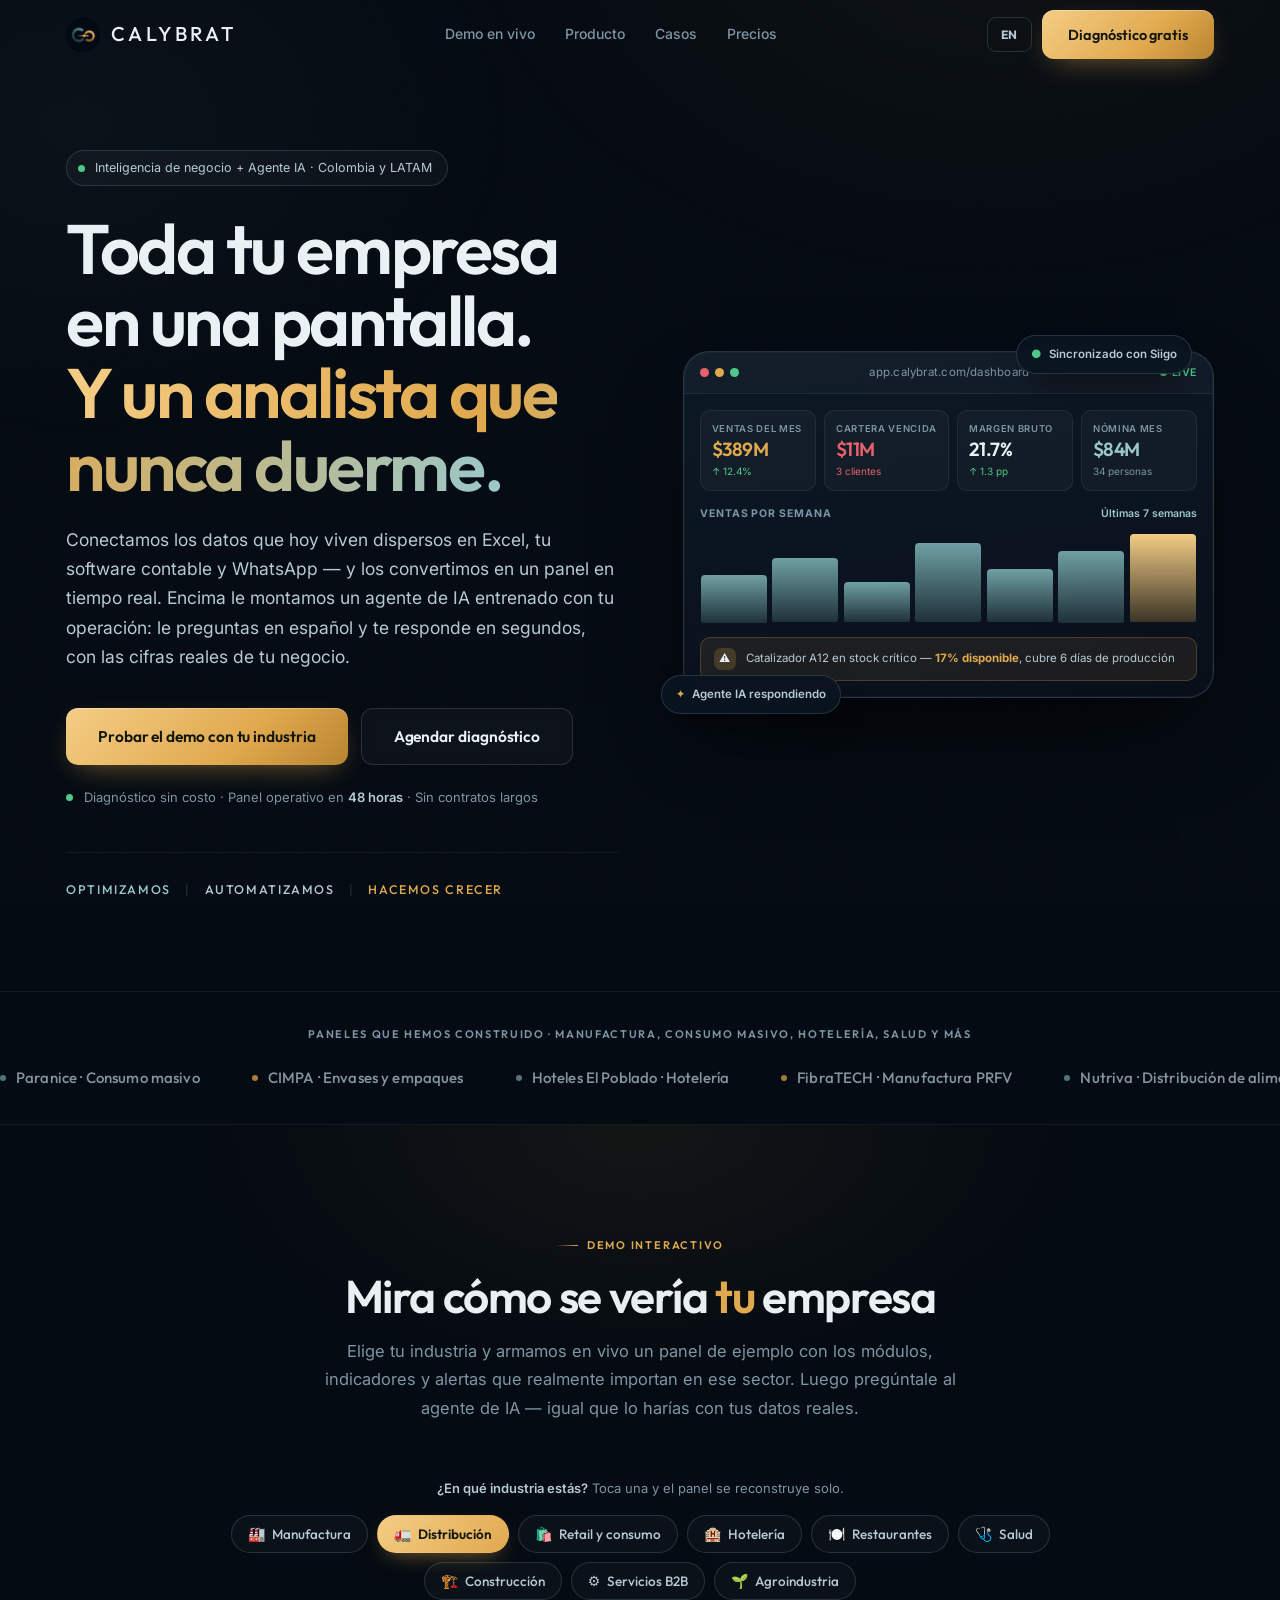
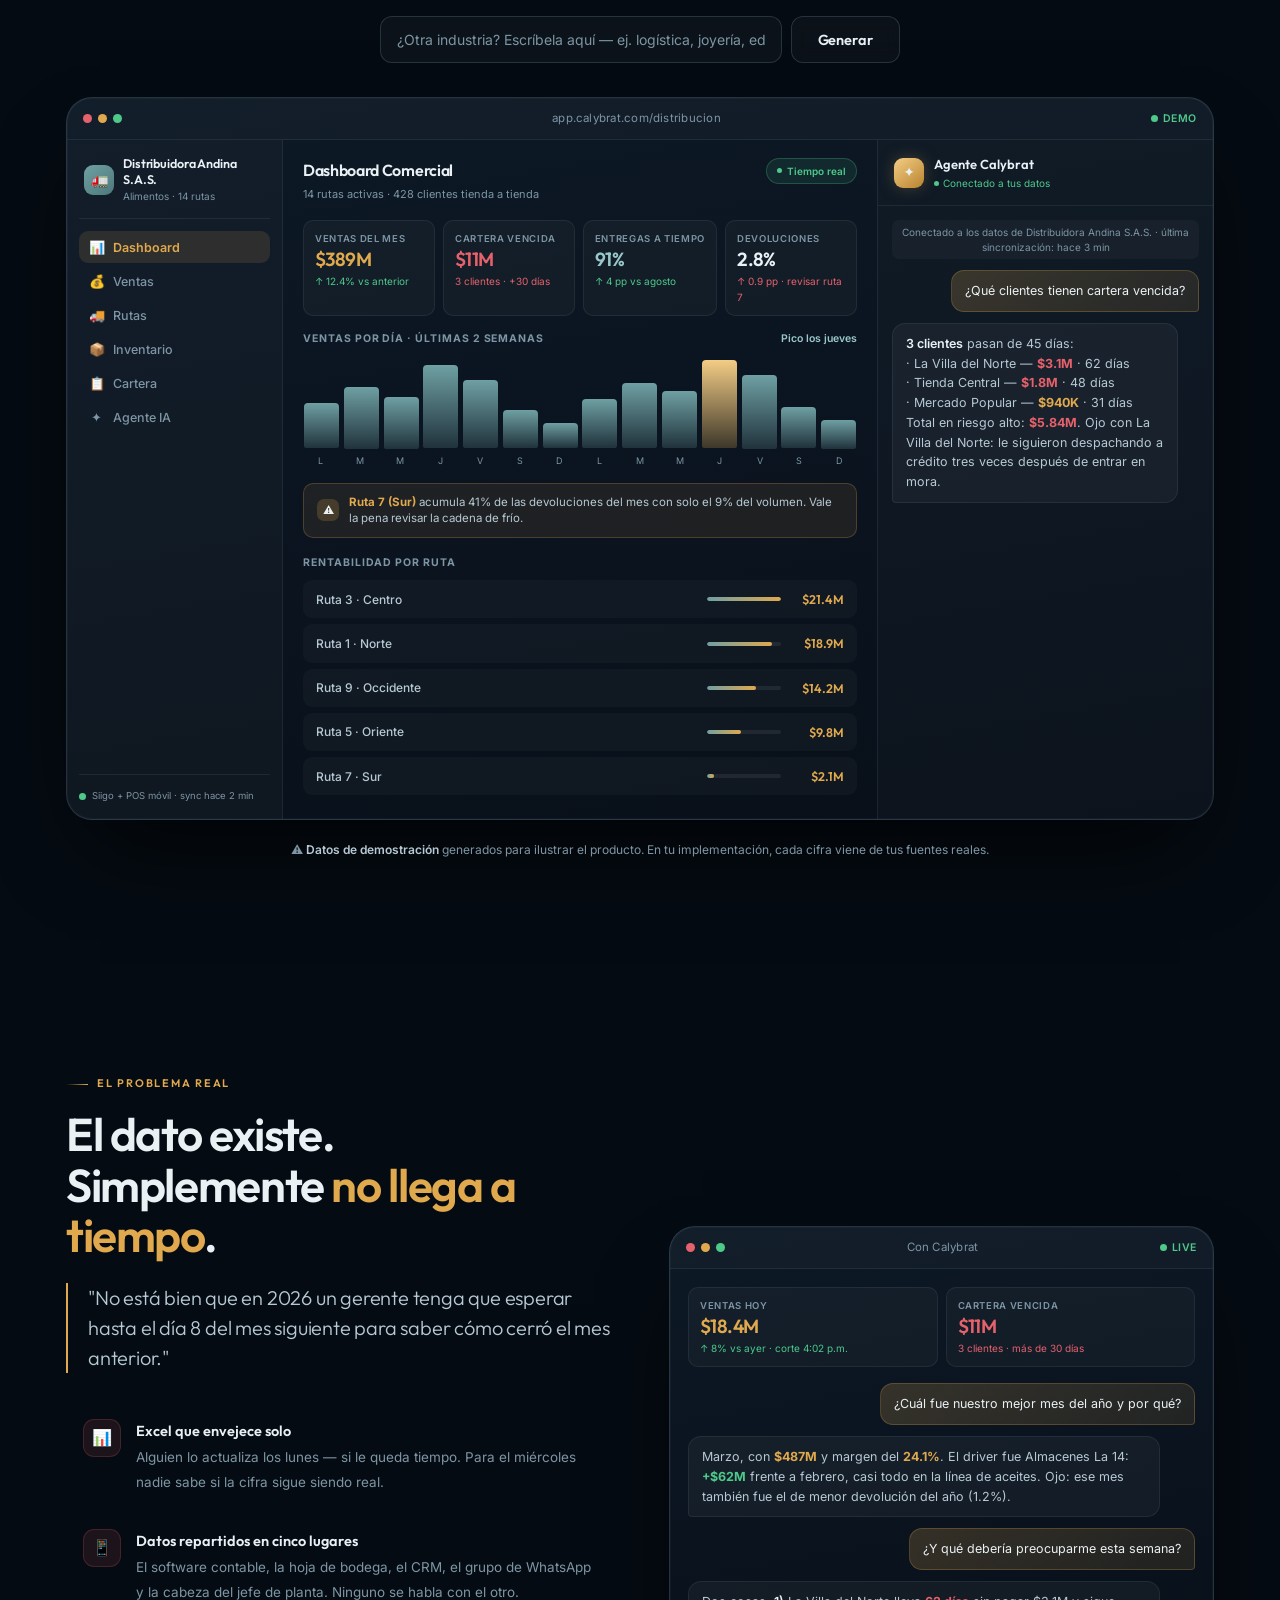
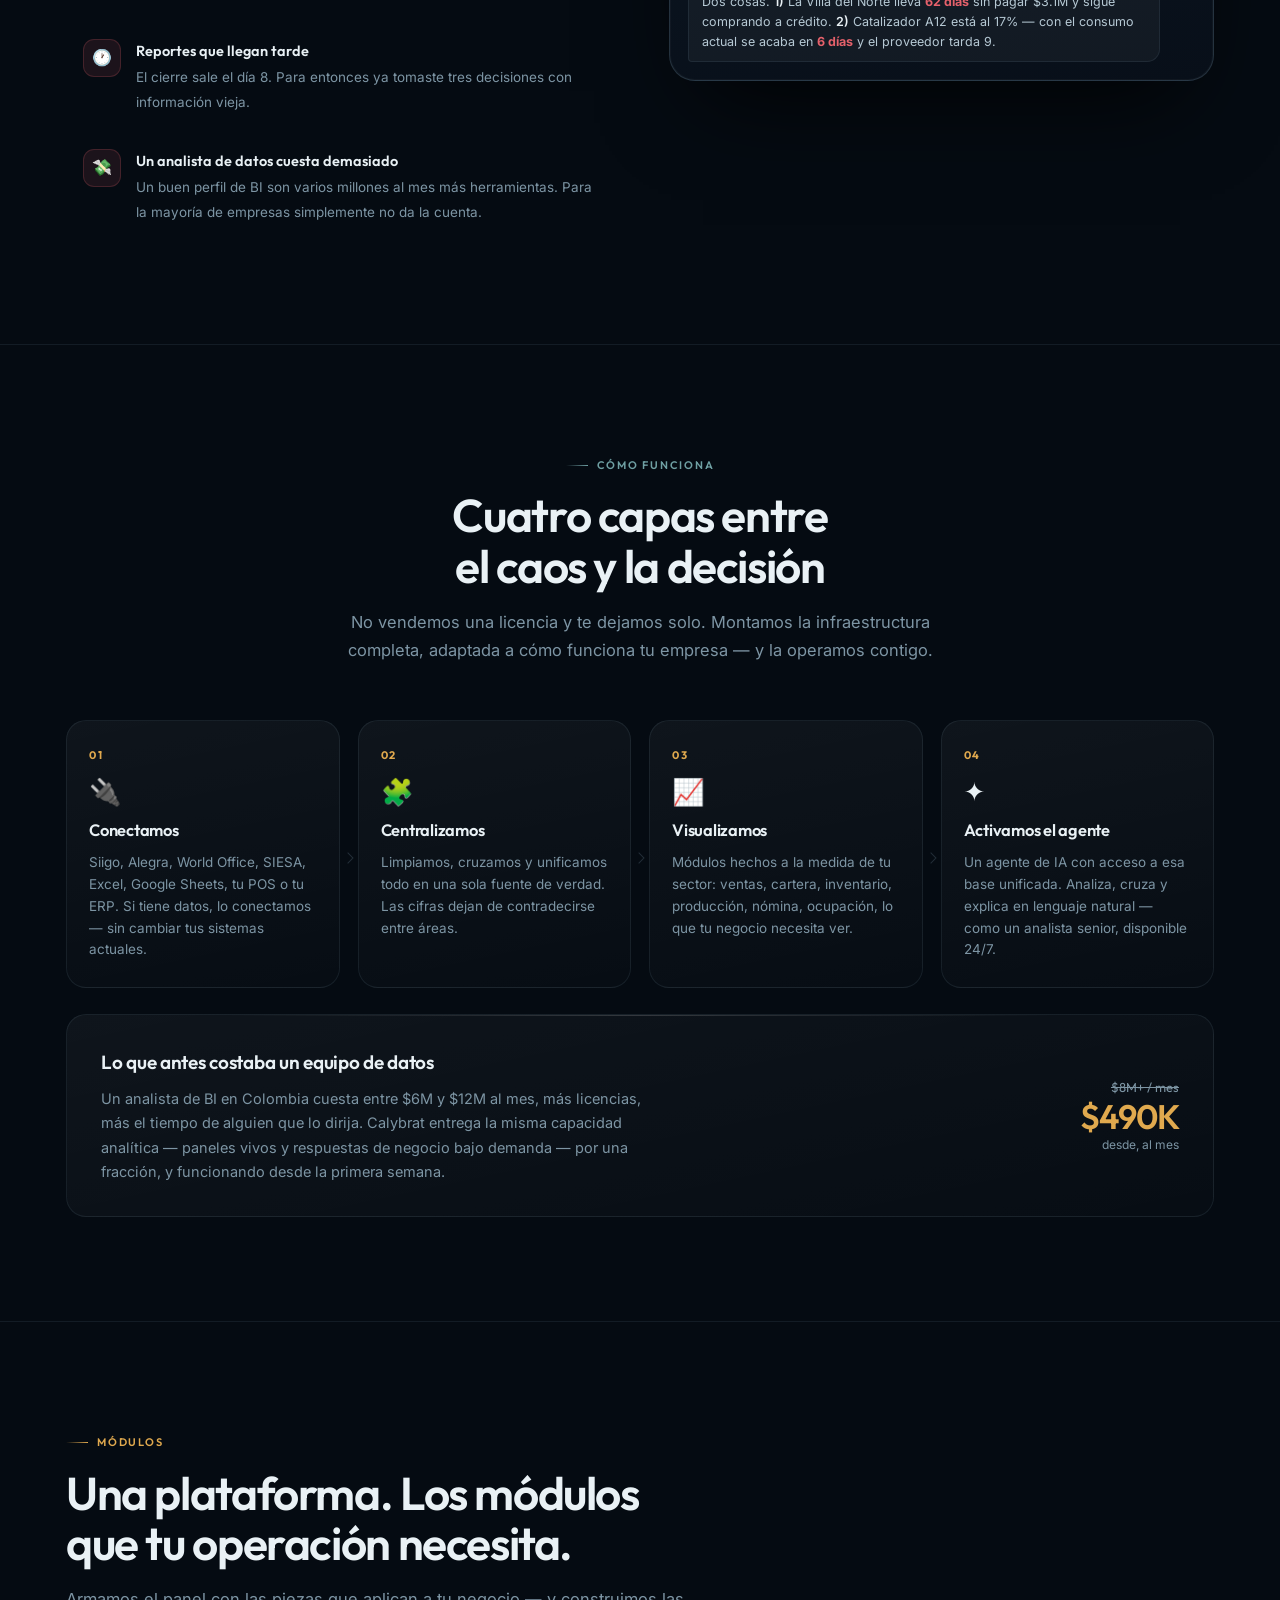
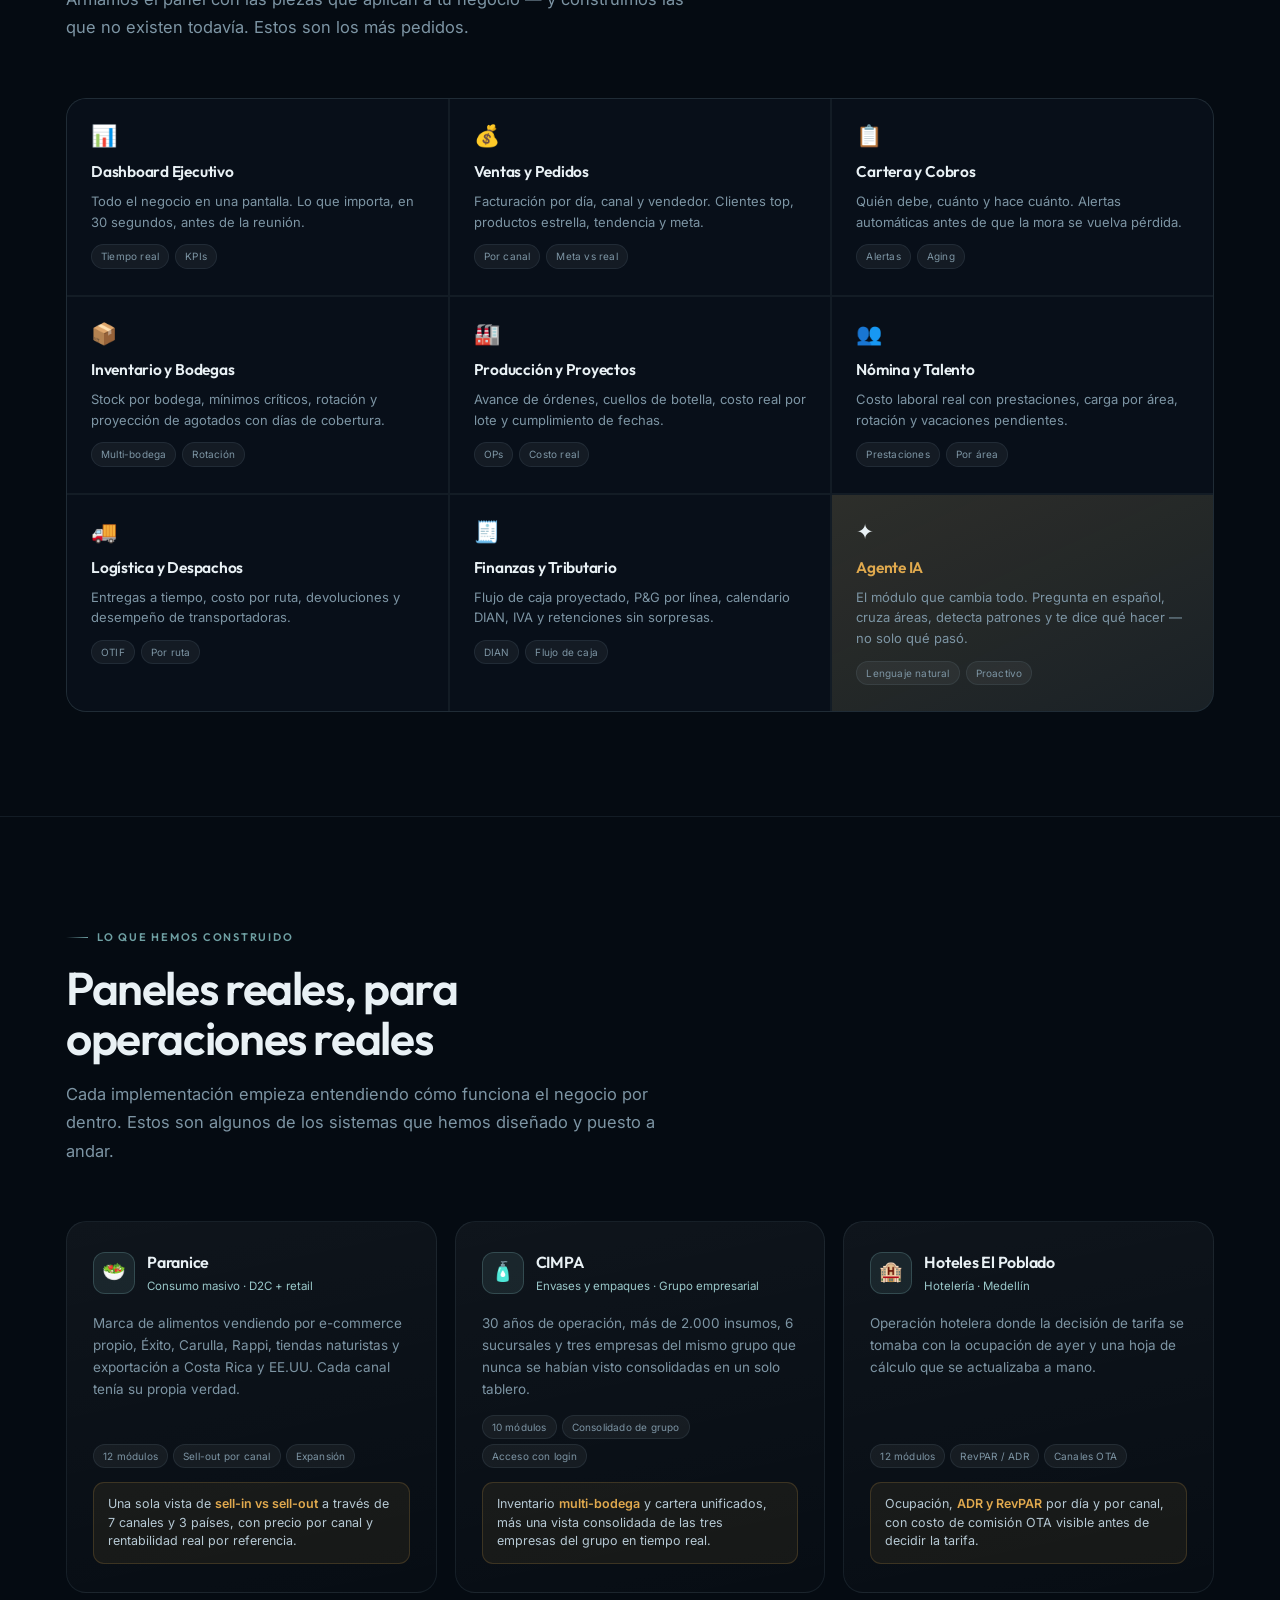
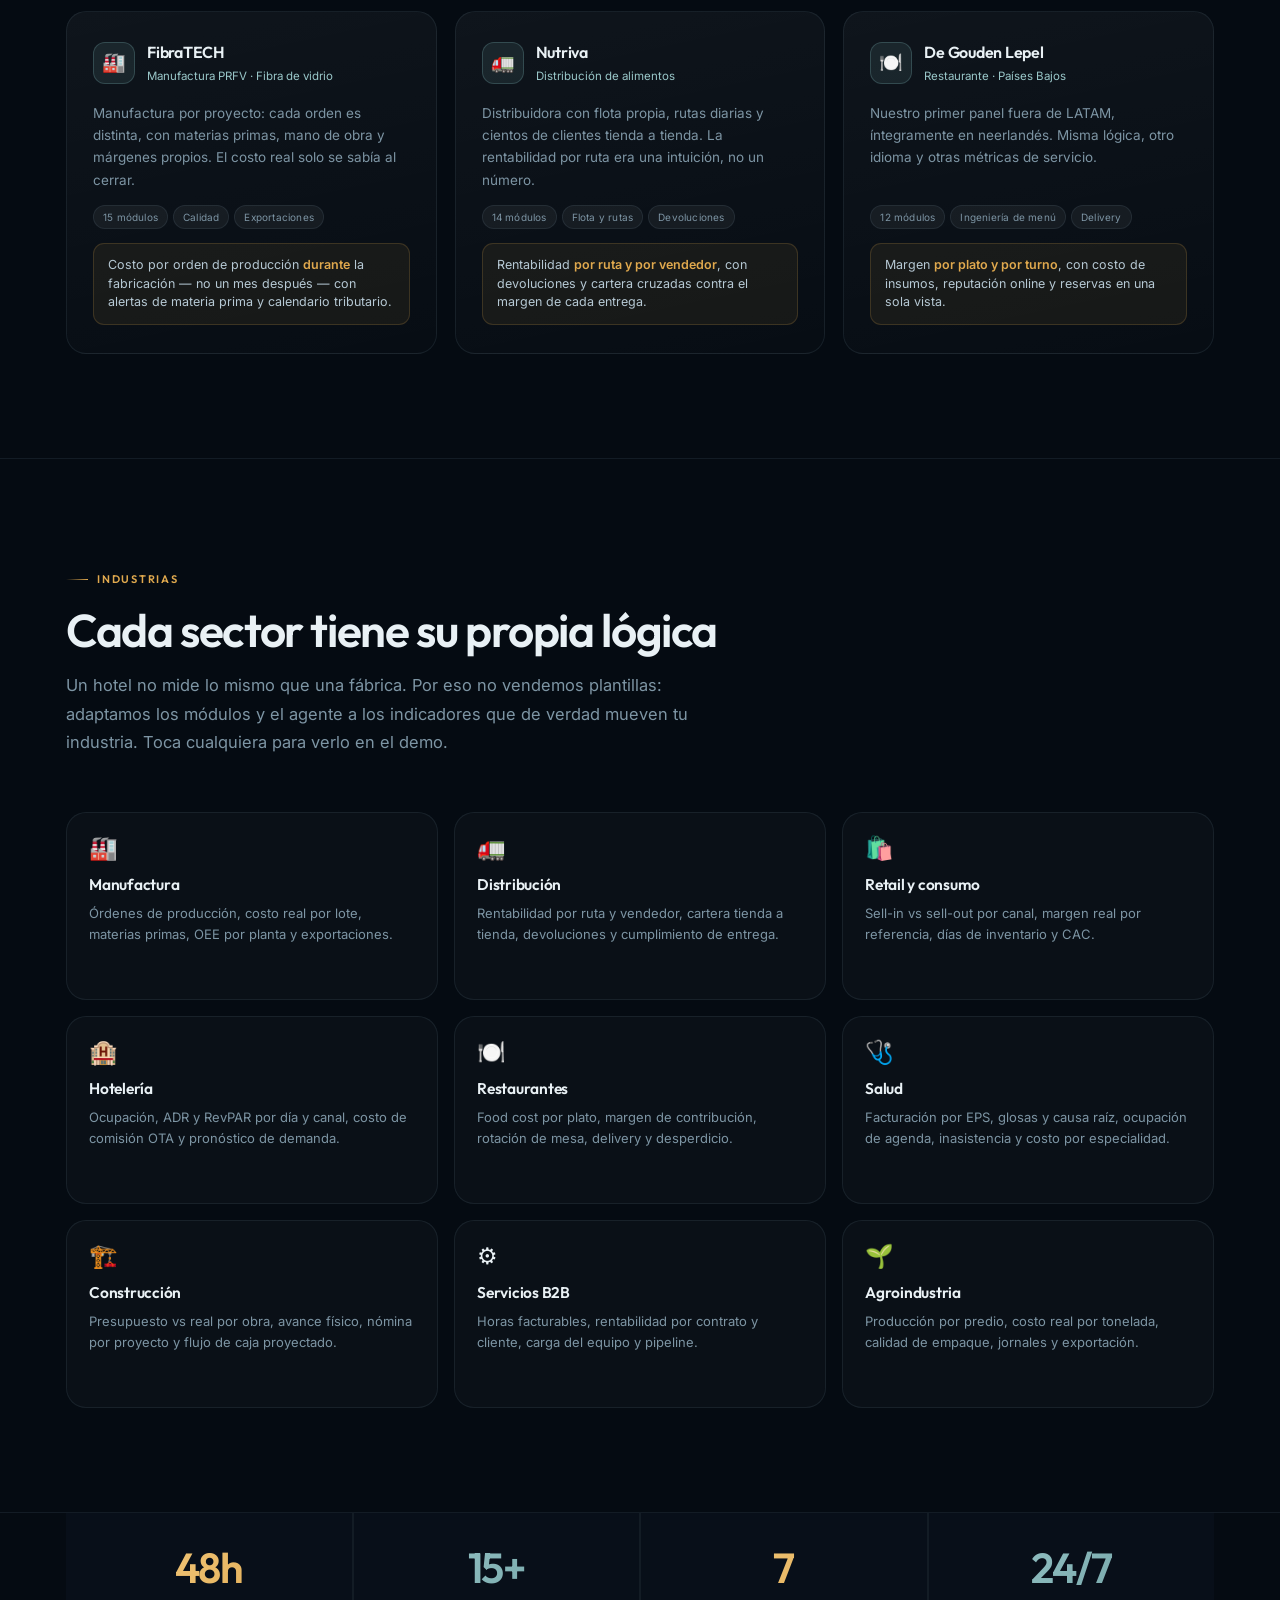
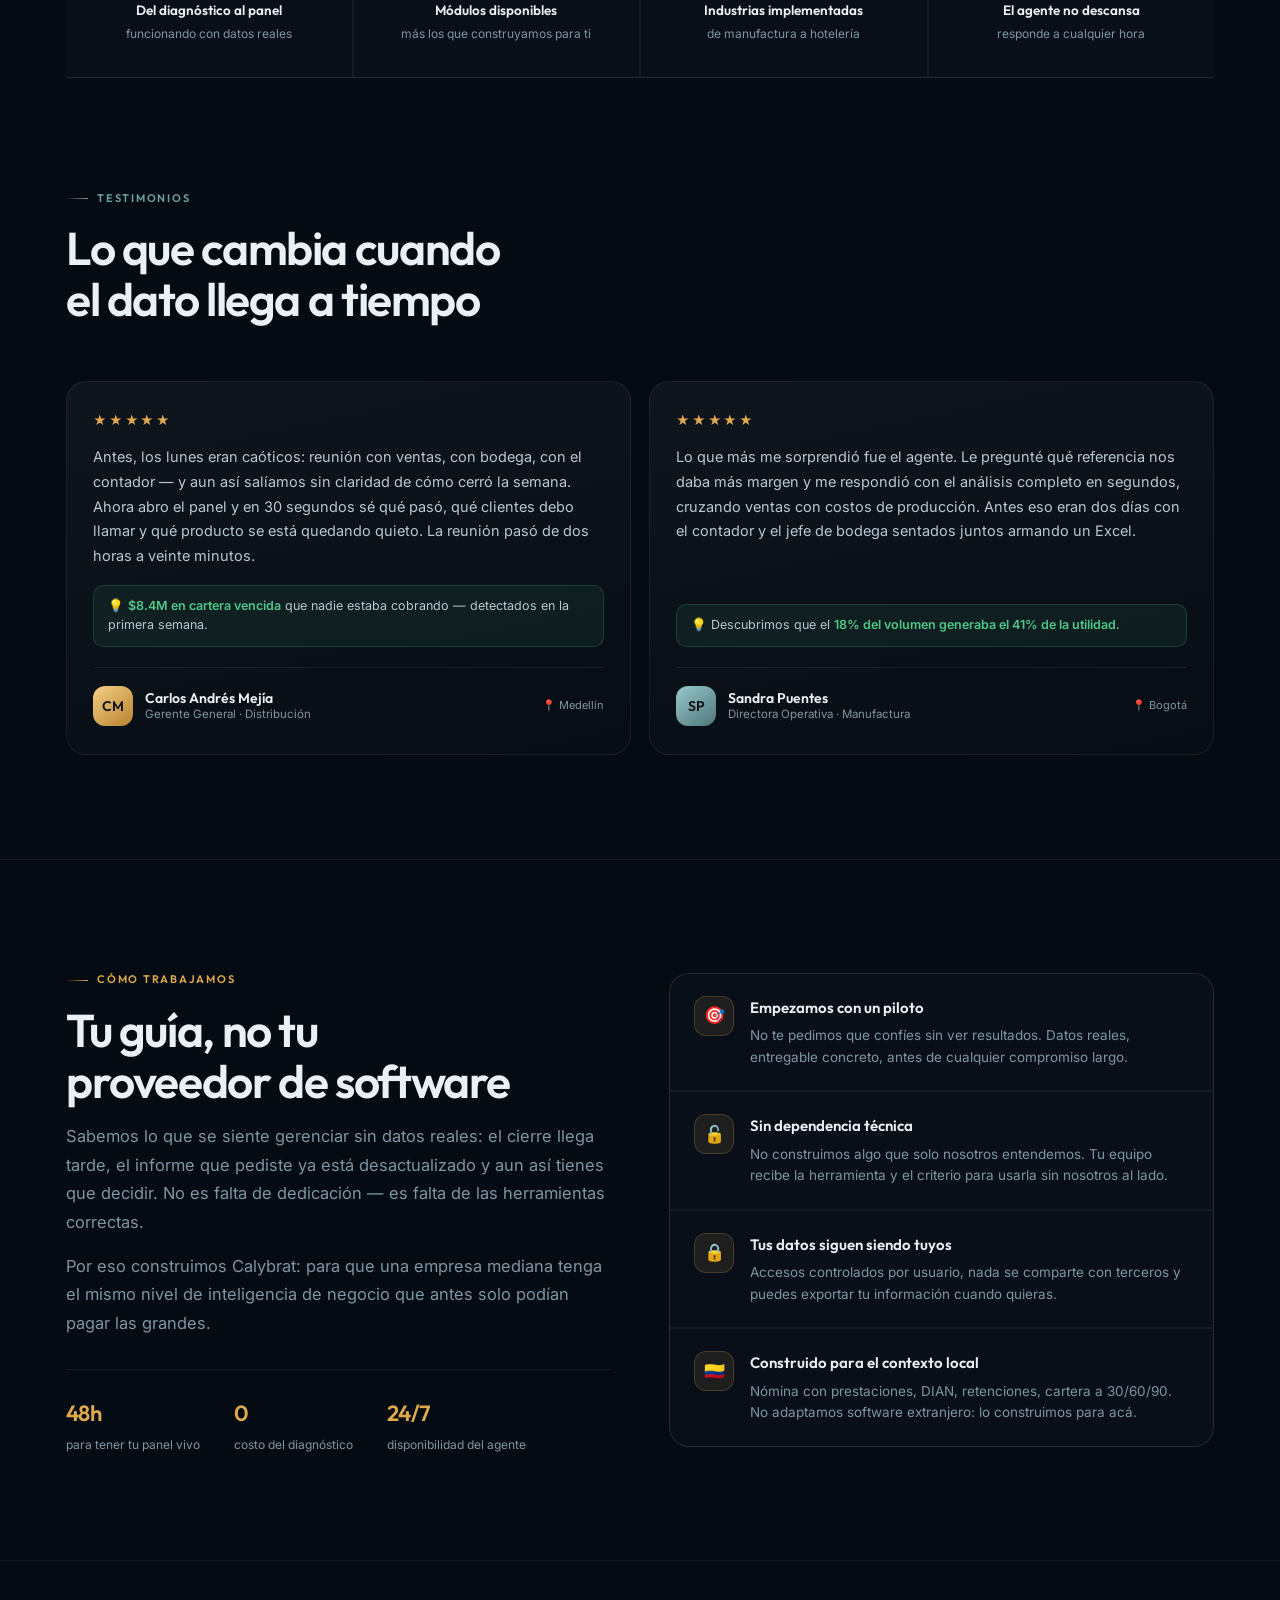
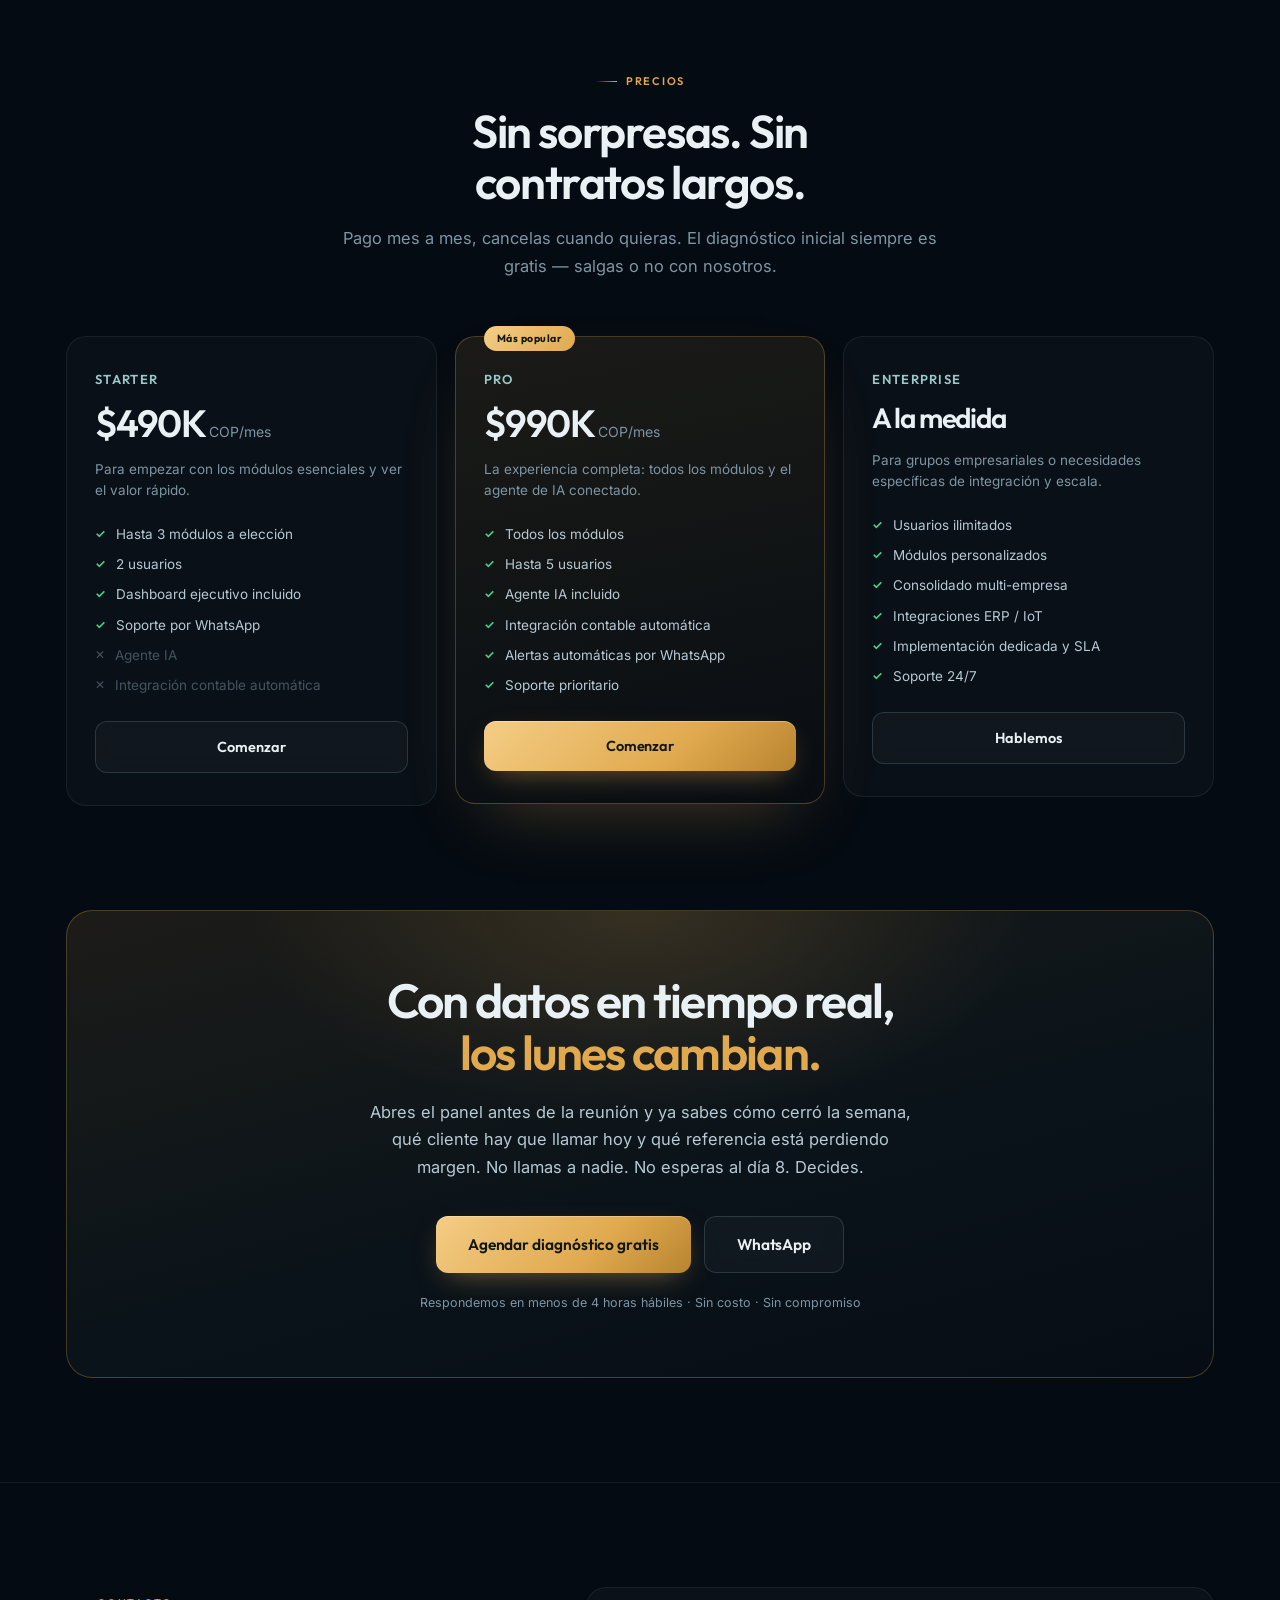
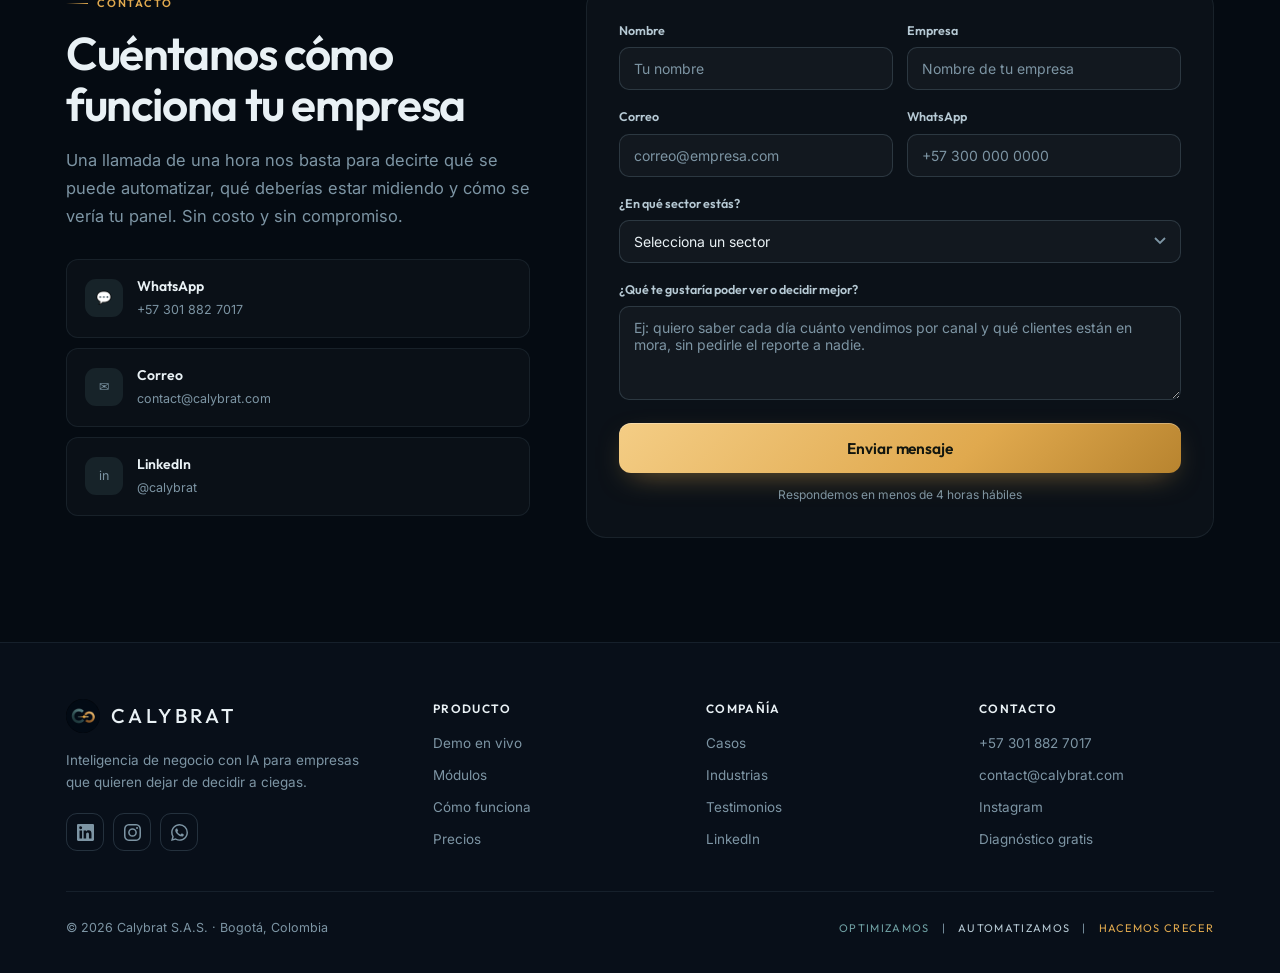
==== index.html @ cabcae6e "Simplify the agent panel to one static Q&A per industry Removed the clickable follow-up chips and th" ====
<!DOCTYPE html>
<html lang="es" data-theme="dark">
<head>
<meta charset="UTF-8">
<meta name="viewport" content="width=device-width, initial-scale=1.0">
<title>Calybrat — Inteligencia de negocio con IA para empresas</title>
<meta name="description" content="Calybrat centraliza los datos de tu empresa en un panel en tiempo real y le suma un agente de IA que responde cualquier pregunta de negocio en segundos. Optimizamos. Automatizamos. Hacemos crecer.">
<meta name="theme-color" content="#050b12">
<meta property="og:title" content="Calybrat — Inteligencia de negocio con IA">
<meta property="og:description" content="Un panel en tiempo real + un analista de IA conectado a los datos de tu empresa. Prueba el demo en vivo con tu industria.">
<meta property="og:type" content="website">
<meta property="og:url" content="https://calybrat.com">
<link rel="preconnect" href="https://fonts.googleapis.com">
<link rel="preconnect" href="https://fonts.gstatic.com" crossorigin>
<link href="https://fonts.googleapis.com/css2?family=Outfit:wght@200;300;400;500;600;700;800&family=Inter:wght@400;500;600;700&display=swap" rel="stylesheet">
<link rel="icon" type="image/png" href="[data-uri]">
<link rel="apple-touch-icon" href="[data-uri]">
<style>
/* ═══ TOKENS ═══════════════════════════════════════════════════════ */
:root{
  color-scheme:dark;
  --ink:#050b12; --ink2:#080f19;
  --s1:#0b1520; --s2:#11202e; --s3:#182a3a;
  --line:rgba(150,185,205,.10); --line2:rgba(150,185,205,.20);

  --gold:#e0a94e; --gold-b:#f4cd85; --gold-dk:#b8842f;
  --gold-t:rgba(224,169,78,.12); --gold-e:rgba(224,169,78,.28);

  --teal:#6fa0a3; --teal-b:#9ac8ca; --teal-dk:#4d787b;
  --teal-t:rgba(111,160,163,.13); --teal-e:rgba(111,160,163,.30);

  --ok:#4ec98a; --err:#e5616b; --warn:#e0a94e;
  --t:#e9f1f5; --t2:#b6c9d4; --m:#7d95a4;

  --r:12px; --rl:20px; --rx:26px;
  --fd:'Outfit',system-ui,-apple-system,'Segoe UI',sans-serif;
  --fb:'Inter',system-ui,-apple-system,'Segoe UI',sans-serif;
  --max:1200px;
  --ease:cubic-bezier(.22,.68,.28,1);
}
*,*::before,*::after{box-sizing:border-box;margin:0;padding:0}
html{scroll-behavior:smooth;-webkit-text-size-adjust:100%}
body{font-family:var(--fb);background:var(--ink);color:var(--t);line-height:1.62;overflow-x:hidden;-webkit-font-smoothing:antialiased;font-size:15px}
a{color:inherit;text-decoration:none}
ul{list-style:none}
button{font-family:inherit;cursor:pointer;border:none;background:none;color:inherit}
img{max-width:100%;display:block}
::selection{background:var(--gold-e);color:#fff}
@media(prefers-reduced-motion:reduce){*,*::before,*::after{animation:none!important;transition-duration:.01ms!important}}

/* Grain + ambient light */
body::before{content:'';position:fixed;inset:0;z-index:0;pointer-events:none;opacity:.5;
  background:radial-gradient(900px 600px at 78% -8%,rgba(224,169,78,.09),transparent 62%),
             radial-gradient(760px 540px at 6% 14%,rgba(111,160,163,.10),transparent 60%)}
body::after{content:'';position:fixed;inset:0;z-index:0;pointer-events:none;opacity:.032;mix-blend-mode:overlay;
  background-image:url("data:image/svg+xml,%3Csvg xmlns='http://www.w3.org/2000/svg' width='200' height='200'%3E%3Cfilter id='n'%3E%3CfeTurbulence type='fractalNoise' baseFrequency='.85' numOctaves='3'/%3E%3C/filter%3E%3Crect width='200' height='200' filter='url(%23n)'/%3E%3C/svg%3E")}
main,nav,footer{position:relative;z-index:1}

/* ═══ PRIMITIVES ═══════════════════════════════════════════════════ */
.wrap{max-width:var(--max);margin:0 auto;padding:0 26px}
.sec{padding:104px 0}
@media(max-width:760px){.sec{padding:68px 0}}

.brand-mark{background-image:var(--logo);background-size:cover;background-position:center;border-radius:50%;flex-shrink:0;display:block}

.lbl{display:inline-flex;align-items:center;gap:9px;font-family:var(--fd);font-size:11px;font-weight:600;letter-spacing:.16em;text-transform:uppercase;color:var(--gold);margin-bottom:16px}
.lbl::before{content:'';width:22px;height:1px;background:linear-gradient(90deg,transparent,var(--gold))}
.lbl.tl{color:var(--teal)}
.lbl.tl::before{background:linear-gradient(90deg,transparent,var(--teal))}

.h1{font-family:var(--fd);font-size:clamp(38px,6.1vw,70px);font-weight:600;line-height:1.03;letter-spacing:-.035em;text-wrap:balance}
.h1 em{font-style:normal;background:linear-gradient(100deg,var(--gold-b),var(--gold) 45%,var(--teal-b));-webkit-background-clip:text;background-clip:text;color:transparent}
.h2{font-family:var(--fd);font-size:clamp(28px,4.1vw,46px);font-weight:600;line-height:1.1;letter-spacing:-.03em;text-wrap:balance;color:var(--t)}
.h3{font-family:var(--fd);font-size:19px;font-weight:600;letter-spacing:-.015em;color:var(--t)}
.sub{font-size:16.5px;color:var(--m);line-height:1.72;margin-top:16px;max-width:64ch}
.gold{color:var(--gold)} .tl{color:var(--teal-b)}
.sec-hd{max-width:660px;margin-bottom:56px}
.sec-hd.ctr{margin-left:auto;margin-right:auto;text-align:center}
.sec-hd.ctr .lbl{justify-content:center}
.sec-hd.ctr .sub{margin-left:auto;margin-right:auto}

/* Buttons */
.btn{display:inline-flex;align-items:center;justify-content:center;gap:9px;font-family:var(--fd);font-size:14.5px;font-weight:600;letter-spacing:-.005em;padding:13px 26px;border-radius:var(--r);transition:all .22s var(--ease);white-space:nowrap;position:relative;overflow:hidden}
.btn-p{background:linear-gradient(135deg,var(--gold-b),var(--gold) 62%,var(--gold-dk));color:#12160f;box-shadow:0 1px 0 rgba(255,255,255,.3) inset,0 10px 30px -12px rgba(224,169,78,.6)}
.btn-p:hover{transform:translateY(-2px);box-shadow:0 1px 0 rgba(255,255,255,.35) inset,0 18px 42px -14px rgba(224,169,78,.72)}
.btn-g{background:rgba(255,255,255,.03);color:var(--t);border:1px solid var(--line2);backdrop-filter:blur(8px)}
.btn-g:hover{border-color:var(--teal-e);color:var(--teal-b);background:rgba(111,160,163,.07)}
.btn-lg{font-size:15.5px;padding:15px 32px}
.btn-full{width:100%}

/* Cards */
.card{background:linear-gradient(168deg,rgba(255,255,255,.042),rgba(255,255,255,.012));border:1px solid var(--line);border-radius:var(--rl);position:relative;overflow:hidden}
.card::after{content:'';position:absolute;top:0;left:14%;right:14%;height:1px;background:linear-gradient(90deg,transparent,rgba(255,255,255,.16),transparent)}

/* Reveal */
.rv{opacity:0;transform:translateY(24px);transition:opacity .8s var(--ease),transform .8s var(--ease)}
.rv.in{opacity:1;transform:none}

/* ═══ NAV ══════════════════════════════════════════════════════════ */
.nav{position:fixed;top:0;left:0;right:0;z-index:200;height:70px;transition:background .35s,border-color .35s,backdrop-filter .35s;border-bottom:1px solid transparent}
.nav.on{background:rgba(5,11,18,.78);backdrop-filter:blur(20px) saturate(1.4);border-bottom-color:var(--line)}
.nav-in{height:100%;display:flex;align-items:center;justify-content:space-between;gap:20px}
.logo{display:flex;align-items:center;gap:11px;font-family:var(--fd);font-size:20px;font-weight:500;letter-spacing:.17em;color:var(--t)}
.logo .brand-mark{width:34px;height:34px}
.nav-links{display:flex;align-items:center;gap:30px}
.nav-links a{font-size:14px;font-weight:500;color:var(--m);transition:color .2s;position:relative}
.nav-links a::after{content:'';position:absolute;left:0;right:100%;bottom:-6px;height:1px;background:var(--gold);transition:right .28s var(--ease)}
.nav-links a:hover{color:var(--t)}
.nav-links a:hover::after{right:0}
.nav-cta{display:flex;gap:10px;align-items:center}
.lang{padding:9px 13px;font-size:12px;font-weight:700;letter-spacing:.07em;border-radius:9px;border:1px solid var(--line2);color:var(--t2);transition:.2s;font-family:var(--fd)}
.lang:hover{border-color:var(--gold-e);color:var(--gold)}
.burger{display:none;flex-direction:column;gap:5px;padding:6px}
.burger span{width:22px;height:1.5px;background:var(--t);border-radius:2px;transition:.25s var(--ease)}
.burger.x span:nth-child(1){transform:translateY(6.5px) rotate(45deg)}
.burger.x span:nth-child(2){opacity:0}
.burger.x span:nth-child(3){transform:translateY(-6.5px) rotate(-45deg)}
.mob{display:none;position:absolute;top:70px;left:0;right:0;background:rgba(8,15,25,.97);backdrop-filter:blur(20px);border-bottom:1px solid var(--line);padding:22px 26px 26px;flex-direction:column;gap:18px}
.mob.open{display:flex}
.mob a{font-size:16px;font-weight:500;color:var(--t2)}

/* ═══ HERO ═════════════════════════════════════════════════════════ */
.hero{padding:150px 0 92px;position:relative}
.hero-in{display:grid;grid-template-columns:1.02fr .98fr;gap:64px;align-items:center}
.eyebrow{display:inline-flex;align-items:center;gap:10px;padding:7px 15px 7px 11px;border:1px solid var(--line2);border-radius:100px;background:rgba(255,255,255,.03);font-size:12.5px;color:var(--t2);margin-bottom:26px;backdrop-filter:blur(8px)}
.pulse{width:7px;height:7px;border-radius:50%;background:var(--ok);box-shadow:0 0 0 0 rgba(78,201,138,.6);animation:pulse 2.4s infinite}
@keyframes pulse{70%{box-shadow:0 0 0 9px rgba(78,201,138,0)}100%{box-shadow:0 0 0 0 rgba(78,201,138,0)}}
.hero-sub{font-size:17.5px;color:var(--t2);line-height:1.68;margin-top:24px;max-width:53ch}
.hero-btns{display:flex;gap:13px;margin-top:36px;flex-wrap:wrap}
.hero-meta{display:flex;align-items:center;gap:11px;margin-top:22px;font-size:13px;color:var(--m)}
.hero-meta b{color:var(--t2);font-weight:600}

.tagline{display:flex;align-items:center;gap:14px;margin-top:44px;padding-top:26px;border-top:1px solid var(--line);font-family:var(--fd);font-size:12.5px;letter-spacing:.13em;text-transform:uppercase;font-weight:500;flex-wrap:wrap}
.tagline span:nth-child(1){color:var(--teal-b)}
.tagline span:nth-child(3){color:var(--t2)}
.tagline span:nth-child(5){color:var(--gold)}
.tagline i{color:var(--line2);font-style:normal}

/* Hero stats */
.stats{display:grid;grid-template-columns:repeat(4,1fr);gap:2px;margin-top:40px;background:var(--line);border:1px solid var(--line);border-radius:var(--r);overflow:hidden}
.stat{background:var(--ink2);padding:16px 14px}
.stat-n{font-family:var(--fd);display:block;font-size:23px;font-weight:600;letter-spacing:-.03em;color:var(--t);line-height:1.2}
.stat-n.g{color:var(--gold)} .stat-n.c{color:var(--teal-b)}
.stat-l{font-size:11.5px;color:var(--m);line-height:1.4;display:block;margin-top:3px}

/* ═══ PRODUCT FRAME (reusable app chrome) ══════════════════════════ */
.frame{border-radius:var(--rx);border:1px solid var(--line2);background:linear-gradient(170deg,#0d1926,#080f19);box-shadow:0 44px 90px -34px rgba(0,0,0,.9),0 0 0 1px rgba(255,255,255,.03) inset;overflow:hidden}
.frame-top{display:flex;align-items:center;gap:12px;padding:11px 16px;border-bottom:1px solid var(--line);background:rgba(255,255,255,.022)}
.fdots{display:flex;gap:6px}
.fdot{width:9px;height:9px;border-radius:50%}
.furl{flex:1;text-align:center;font-size:11.5px;color:var(--m);font-family:var(--fb);letter-spacing:.02em;white-space:nowrap;overflow:hidden;text-overflow:ellipsis}
.flive{display:flex;align-items:center;gap:5px;font-size:10.5px;color:var(--ok);font-weight:600;letter-spacing:.05em}

.hero-vis{position:relative}
.chip-float{position:absolute;display:flex;align-items:center;gap:7px;padding:9px 14px;background:rgba(11,21,32,.9);border:1px solid var(--line2);border-radius:100px;font-size:11.5px;font-weight:600;color:var(--t2);backdrop-filter:blur(14px);box-shadow:0 14px 34px -12px rgba(0,0,0,.8);z-index:3}
.cf1{top:-16px;right:22px;animation:fl 6.5s ease-in-out infinite}
.cf2{bottom:-16px;left:-22px;animation:fl 6.5s ease-in-out infinite 1.6s}
@keyframes fl{0%,100%{transform:translateY(0)}50%{transform:translateY(-9px)}}

/* Mini dashboard inside frame */
.mini{padding:16px}
.mini-kpis{display:grid;grid-template-columns:repeat(4,1fr);gap:8px;margin-bottom:14px}
.mk{background:rgba(255,255,255,.032);border:1px solid var(--line);border-radius:10px;padding:10px 11px}
.mk-l{font-size:9.5px;color:var(--m);text-transform:uppercase;letter-spacing:.07em;font-weight:600;white-space:nowrap;overflow:hidden;text-overflow:ellipsis}
.mk-v{font-family:var(--fd);font-size:19px;font-weight:600;letter-spacing:-.03em;color:var(--t);margin-top:3px;line-height:1.15}
.mk-d{font-size:10px;color:var(--m);margin-top:2px}
.mk-v.g{color:var(--gold)} .mk-v.e{color:var(--err)} .mk-v.c{color:var(--teal-b)}
.d-ok{color:var(--ok)} .d-err{color:var(--err)} .d-warn{color:var(--warn)}

.chart-hd{display:flex;justify-content:space-between;align-items:baseline;margin-bottom:9px}
.chart-t{font-size:10.5px;font-weight:700;color:var(--m);text-transform:uppercase;letter-spacing:.09em}
.chart-v{font-size:10.5px;color:var(--teal-b);font-weight:600}
.bars{display:flex;align-items:flex-end;gap:5px;height:92px;padding:0 1px}
.bar{flex:1;border-radius:4px 4px 2px 2px;background:linear-gradient(180deg,var(--teal),rgba(111,160,163,.22));height:var(--h);transform-origin:bottom;animation:grow .9s var(--ease) both;position:relative}
.bar.hi{background:linear-gradient(180deg,var(--gold-b),rgba(224,169,78,.24))}
@keyframes grow{from{transform:scaleY(0)}to{transform:scaleY(1)}}
.bar-lbls{display:flex;gap:5px;margin-top:6px}
.bar-lbls span{flex:1;text-align:center;font-size:9px;color:var(--m);letter-spacing:.02em}

.alert{display:flex;align-items:center;gap:10px;padding:10px 13px;border-radius:10px;background:rgba(224,169,78,.09);border:1px solid rgba(224,169,78,.24);margin-top:14px}
.alert-i{width:22px;height:22px;border-radius:7px;background:rgba(224,169,78,.2);display:grid;place-items:center;font-size:11px;flex-shrink:0}
.alert-x{font-size:11.5px;color:var(--t2);line-height:1.45}
.alert-x b{color:var(--gold)}

/* ═══ LIVE STUDIO (industry demo generator) ════════════════════════ */
.studio{position:relative}
.studio::before{content:'';position:absolute;inset:0;pointer-events:none;
  background:radial-gradient(660px 380px at 50% 0%,rgba(224,169,78,.07),transparent 68%)}
.picker{max-width:900px;margin:0 auto 34px}
.picker-lbl{text-align:center;font-size:13px;color:var(--m);margin-bottom:16px}
.picker-lbl b{color:var(--t2);font-weight:600}
.ind-chips{display:flex;flex-wrap:wrap;gap:9px;justify-content:center}
.ic{display:inline-flex;align-items:center;gap:7px;padding:9px 16px;border-radius:100px;border:1px solid var(--line2);background:rgba(255,255,255,.028);font-size:13.5px;font-weight:500;color:var(--t2);transition:all .22s var(--ease);font-family:var(--fd)}
.ic:hover{border-color:var(--teal-e);color:var(--t);transform:translateY(-1px)}
.ic.on{background:linear-gradient(135deg,var(--gold-b),var(--gold));border-color:transparent;color:#12160f;font-weight:600;box-shadow:0 8px 22px -10px rgba(224,169,78,.7)}
.ic em{font-style:normal;font-size:14px}

.free{display:flex;gap:9px;max-width:520px;margin:16px auto 0}
.free input{flex:1;background:rgba(255,255,255,.03);border:1px solid var(--line2);border-radius:var(--r);padding:12px 16px;color:var(--t);font-family:var(--fb);font-size:14px;transition:.2s}
.free input:focus{outline:none;border-color:var(--gold-e);background:rgba(224,169,78,.05)}
.free input::placeholder{color:var(--m)}

/* App shell */
.app{display:grid;grid-template-columns:216px 1fr 336px;min-height:498px}
.app-sb{background:rgba(255,255,255,.022);border-right:1px solid var(--line);padding:16px 12px;display:flex;flex-direction:column}
.sb-co{display:flex;align-items:center;gap:9px;padding:0 5px 14px;margin-bottom:12px;border-bottom:1px solid var(--line)}
.sb-av{width:30px;height:30px;border-radius:9px;background:linear-gradient(140deg,var(--teal),var(--teal-dk));display:grid;place-items:center;font-size:14px;flex-shrink:0}
.sb-co-n{font-family:var(--fd);font-size:12.5px;font-weight:600;color:var(--t);line-height:1.25;letter-spacing:-.01em}
.sb-co-s{font-size:10px;color:var(--m);margin-top:1px}
.sb-nav{display:flex;flex-direction:column;gap:2px}
.sn{display:flex;align-items:center;gap:9px;padding:8px 10px;border-radius:9px;font-size:12.5px;color:var(--m);cursor:pointer;transition:.16s;font-weight:500;text-align:left;width:100%}
.sn:hover{background:rgba(255,255,255,.045);color:var(--t2)}
.sn.on{background:rgba(224,169,78,.13);color:var(--gold);font-weight:600}
.sn em{font-style:normal;width:15px;text-align:center;font-size:13px}
.sb-foot{margin-top:auto;padding-top:14px;border-top:1px solid var(--line)}
.sb-src{font-size:9.5px;color:var(--m);line-height:1.5;display:flex;align-items:center;gap:6px}

.app-main{padding:18px 20px;overflow:hidden;min-width:0}
.app-hd{display:flex;justify-content:space-between;align-items:flex-start;margin-bottom:16px;gap:12px}
.app-hd-t{font-family:var(--fd);font-size:16px;font-weight:600;color:var(--t);letter-spacing:-.02em}
.app-hd-s{font-size:11px;color:var(--m);margin-top:2px}
.tag-live{display:inline-flex;align-items:center;gap:5px;padding:4px 10px;border-radius:100px;background:rgba(78,201,138,.11);border:1px solid rgba(78,201,138,.26);font-size:10px;font-weight:600;color:var(--ok);white-space:nowrap}
.tag-live i{width:5px;height:5px;border-radius:50%;background:var(--ok);animation:pulse 2.4s infinite}

.rank{margin-top:16px}
.rank-t{font-size:10.5px;font-weight:700;color:var(--m);text-transform:uppercase;letter-spacing:.09em;margin-bottom:9px}
.rk{display:flex;align-items:center;gap:11px;padding:8px 12px;border-radius:9px;background:rgba(255,255,255,.028);margin-bottom:6px;border:1px solid transparent;transition:.2s}
.rk:hover{border-color:var(--line2);background:rgba(255,255,255,.05)}
.rk-n{font-size:12px;font-weight:500;color:var(--t2);flex:1;min-width:0;overflow:hidden;text-overflow:ellipsis;white-space:nowrap}
.rk-b{width:74px;height:4px;border-radius:3px;background:rgba(255,255,255,.07);overflow:hidden;flex-shrink:0}
.rk-b i{display:block;height:100%;border-radius:3px;background:linear-gradient(90deg,var(--teal),var(--gold));transition:width .8s var(--ease)}
.rk-v{font-family:var(--fd);font-size:12.5px;font-weight:600;color:var(--gold);flex-shrink:0;min-width:52px;text-align:right}

/* Agent panel */
.app-ai{border-left:1px solid var(--line);background:rgba(255,255,255,.016);display:flex;flex-direction:column;min-width:0}
.ai-hd{display:flex;align-items:center;gap:10px;padding:14px 16px;border-bottom:1px solid var(--line)}
.ai-av{width:30px;height:30px;border-radius:9px;background:linear-gradient(140deg,var(--gold-b),var(--gold-dk));display:grid;place-items:center;font-size:14px;flex-shrink:0;box-shadow:0 0 18px -4px rgba(224,169,78,.5)}
.ai-n{font-family:var(--fd);font-size:13px;font-weight:600;color:var(--t)}
.ai-s{font-size:10px;color:var(--ok);display:flex;align-items:center;gap:4px}
.ai-s i{width:5px;height:5px;border-radius:50%;background:var(--ok)}
.ai-body{flex:1;overflow-y:auto;padding:14px;display:flex;flex-direction:column;gap:11px;max-height:376px;scrollbar-width:thin;scrollbar-color:var(--line2) transparent}
.ai-body::-webkit-scrollbar{width:5px}
.ai-body::-webkit-scrollbar-thumb{background:var(--line2);border-radius:3px}
.sysm{font-size:10px;color:var(--m);text-align:center;padding:5px 10px;background:rgba(255,255,255,.03);border-radius:7px;line-height:1.45}
.msg{max-width:93%;font-size:12.5px;line-height:1.58;padding:10px 13px;border-radius:13px;animation:pop .4s var(--ease) both}
@keyframes pop{from{opacity:0;transform:translateY(7px)}to{opacity:1;transform:none}}
.mq{align-self:flex-end;background:linear-gradient(135deg,rgba(224,169,78,.2),rgba(224,169,78,.11));border:1px solid rgba(224,169,78,.24);border-bottom-right-radius:4px;color:var(--t)}
.ma{align-self:flex-start;background:rgba(255,255,255,.045);border:1px solid var(--line);border-bottom-left-radius:4px;color:var(--t2)}
.ma b,.ma strong{color:var(--t);font-weight:600}
.ma .num{color:var(--gold);font-weight:700}
.ma .neg{color:var(--err);font-weight:700}
.ma .pos{color:var(--ok);font-weight:700}
.typing{display:flex;gap:4px;padding:12px 14px;align-self:flex-start}
.typing i{width:6px;height:6px;border-radius:50%;background:var(--m);animation:bob 1.3s infinite}
.typing i:nth-child(2){animation-delay:.18s}.typing i:nth-child(3){animation-delay:.36s}
@keyframes bob{0%,60%,100%{opacity:.28;transform:translateY(0)}30%{opacity:1;transform:translateY(-4px)}}
.ai-ask{padding:11px 13px;border-top:1px solid var(--line)}
.ai-ask-l{font-size:10px;color:var(--m);margin-bottom:7px;text-transform:uppercase;letter-spacing:.08em;font-weight:600}
.qchips{display:flex;flex-wrap:wrap;gap:6px}
.qc{padding:6px 11px;border-radius:100px;border:1px solid var(--line2);background:rgba(255,255,255,.03);font-size:11px;color:var(--t2);transition:.18s;text-align:left;line-height:1.3}
.qc:hover:not(:disabled){border-color:var(--gold-e);color:var(--gold);background:rgba(224,169,78,.07)}
.qc:disabled{opacity:.35;cursor:default}

.studio-note{text-align:center;font-size:12px;color:var(--m);margin-top:20px;line-height:1.6}
.studio-note b{color:var(--t2);font-weight:600}

/* ═══ SPLIT / PROBLEM ══════════════════════════════════════════════ */
.split{display:grid;grid-template-columns:1fr 1fr;gap:58px;align-items:center}
.quote-blk{font-family:var(--fd);font-size:20px;font-weight:300;line-height:1.5;color:var(--t2);border-left:2px solid var(--gold);padding-left:20px;margin:22px 0 30px;letter-spacing:-.01em}
.plist{display:flex;flex-direction:column;gap:3px}
.pi{display:flex;gap:15px;padding:15px 16px;border-radius:var(--r);transition:.24s var(--ease);border:1px solid transparent}
.pi:hover{background:rgba(255,255,255,.028);border-color:var(--line)}
.pi-i{width:38px;height:38px;border-radius:11px;background:rgba(229,97,107,.1);border:1px solid rgba(229,97,107,.2);display:grid;place-items:center;font-size:16px;flex-shrink:0}
.pi-t{font-family:var(--fd);font-size:14.5px;font-weight:600;color:var(--t);display:block;margin-bottom:3px}
.pi-d{font-size:13.5px;color:var(--m);line-height:1.6}

/* ═══ FLOW (how it works) ══════════════════════════════════════════ */
.flow{display:grid;grid-template-columns:repeat(4,1fr);gap:18px;margin-top:20px}
.fl{position:relative;padding:26px 22px;border-radius:var(--rl);background:linear-gradient(168deg,rgba(255,255,255,.042),rgba(255,255,255,.012));border:1px solid var(--line);transition:.3s var(--ease)}
.fl:hover{border-color:var(--teal-e);transform:translateY(-4px)}
.fl-n{font-family:var(--fd);font-size:11px;font-weight:700;color:var(--gold);letter-spacing:.14em;margin-bottom:14px}
.fl-i{font-size:26px;margin-bottom:12px;display:block;line-height:1}
.fl-t{font-family:var(--fd);font-size:16.5px;font-weight:600;color:var(--t);margin-bottom:8px;letter-spacing:-.015em}
.fl-d{font-size:13.5px;color:var(--m);line-height:1.62}
.fl::after{content:'';position:absolute;top:50%;right:-13px;width:8px;height:8px;border-top:1px solid var(--line2);border-right:1px solid var(--line2);transform:rotate(45deg);z-index:2}
.fl:last-child::after{display:none}

/* ═══ MODULES ══════════════════════════════════════════════════════ */
.mods{display:grid;grid-template-columns:repeat(3,1fr);gap:2px;background:var(--line);border:1px solid var(--line);border-radius:var(--rl);overflow:hidden}
.md{background:var(--ink2);padding:26px 24px;transition:.28s var(--ease);position:relative}
.md:hover{background:var(--s1)}
.md-i{font-size:21px;margin-bottom:13px;display:block;line-height:1}
.md-t{font-family:var(--fd);font-size:15.5px;font-weight:600;color:var(--t);margin-bottom:7px;letter-spacing:-.015em}
.md-d{font-size:13px;color:var(--m);line-height:1.6}
.md.hero-md{background:linear-gradient(155deg,rgba(224,169,78,.13),rgba(224,169,78,.03))}
.md.hero-md .md-t{color:var(--gold)}
.md-tags{display:flex;gap:6px;margin-top:12px;flex-wrap:wrap}
.mt{font-size:10px;padding:3px 9px;border-radius:100px;background:rgba(255,255,255,.05);color:var(--m);border:1px solid var(--line);letter-spacing:.02em}

/* ═══ CASES ════════════════════════════════════════════════════════ */
.cases{display:grid;grid-template-columns:repeat(3,1fr);gap:18px}
.cs{padding:28px 26px;border-radius:var(--rl);background:linear-gradient(168deg,rgba(255,255,255,.045),rgba(255,255,255,.012));border:1px solid var(--line);transition:.3s var(--ease);display:flex;flex-direction:column}
.cs:hover{border-color:var(--gold-e);transform:translateY(-4px)}
.cs-top{display:flex;align-items:center;gap:12px;margin-bottom:16px}
.cs-ic{width:42px;height:42px;border-radius:12px;background:rgba(111,160,163,.13);border:1px solid var(--teal-e);display:grid;place-items:center;font-size:19px;flex-shrink:0}
.cs-n{font-family:var(--fd);font-size:16px;font-weight:600;color:var(--t);letter-spacing:-.015em}
.cs-s{font-size:11.5px;color:var(--teal-b);margin-top:1px}
.cs-d{font-size:13.5px;color:var(--m);line-height:1.65;flex:1}
.cs-mods{display:flex;flex-wrap:wrap;gap:5px;margin:14px 0}
.cs-out{display:block;padding:12px 14px;border-radius:11px;background:rgba(224,169,78,.07);border:1px solid rgba(224,169,78,.18);font-size:12.5px;color:var(--t2);line-height:1.5;margin-top:auto}
.cs-out b{color:var(--gold);font-weight:600}

/* ═══ INDUSTRIES ═══════════════════════════════════════════════════ */
.inds{display:grid;grid-template-columns:repeat(3,1fr);gap:16px}
.ind{padding:24px 22px;border-radius:var(--rl);border:1px solid var(--line);background:rgba(255,255,255,.022);transition:.28s var(--ease);cursor:pointer}
.ind:hover{border-color:var(--teal-e);background:rgba(111,160,163,.05);transform:translateY(-3px)}
.ind-i{font-size:23px;margin-bottom:12px;display:block;line-height:1}
.ind-n{font-family:var(--fd);font-size:15.5px;font-weight:600;color:var(--t);margin-bottom:6px;letter-spacing:-.015em}
.ind-d{font-size:13px;color:var(--m);line-height:1.58}
.ind-go{font-size:11.5px;color:var(--gold);margin-top:12px;font-weight:600;opacity:0;transform:translateX(-5px);transition:.26s var(--ease)}
.ind:hover .ind-go{opacity:1;transform:none}

/* ═══ METRICS ══════════════════════════════════════════════════════ */
.mets{display:grid;grid-template-columns:repeat(4,1fr);gap:2px;background:var(--line);border:1px solid var(--line);border-radius:var(--rl);overflow:hidden}
.met{background:var(--ink2);padding:34px 26px;text-align:center}
.met-n{font-family:var(--fd);font-size:clamp(30px,3.6vw,42px);font-weight:600;letter-spacing:-.035em;line-height:1;background:linear-gradient(130deg,var(--gold-b),var(--gold));-webkit-background-clip:text;background-clip:text;color:transparent;display:block}
.met-n.c{background:linear-gradient(130deg,var(--teal-b),var(--teal));-webkit-background-clip:text;background-clip:text}
.met-s{font-family:var(--fd);font-size:13.5px;font-weight:600;color:var(--t);display:block;margin-top:11px}
.met-d{font-size:12px;color:var(--m);display:block;margin-top:2px}

/* ═══ TESTIMONIALS ═════════════════════════════════════════════════ */
.tests{display:grid;grid-template-columns:repeat(2,1fr);gap:18px}
.tc{padding:28px 26px;border-radius:var(--rl);background:linear-gradient(168deg,rgba(255,255,255,.045),rgba(255,255,255,.012));border:1px solid var(--line);display:flex;flex-direction:column}
.tc-st{color:var(--gold);font-size:13px;letter-spacing:.14em;margin-bottom:14px}
.tc-q{font-size:14.5px;color:var(--t2);line-height:1.72;flex:1}
.tc-hl{margin-top:16px;padding:11px 14px;border-radius:10px;background:rgba(78,201,138,.08);border:1px solid rgba(78,201,138,.2);font-size:12.5px;color:var(--t2);line-height:1.5}
.tc-hl b{color:var(--ok);font-weight:600}
.tc-a{display:flex;align-items:center;gap:12px;margin-top:20px;padding-top:18px;border-top:1px solid var(--line)}
.av{width:40px;height:40px;border-radius:12px;display:grid;place-items:center;font-family:var(--fd);font-size:14px;font-weight:600;color:#0d1219;flex-shrink:0;background:linear-gradient(140deg,var(--gold-b),var(--gold-dk))}
.av.c{background:linear-gradient(140deg,var(--teal-b),var(--teal-dk))}
.av-n{font-family:var(--fd);font-size:14px;font-weight:600;color:var(--t);line-height:1.3}
.av-r{font-size:11.5px;color:var(--m);line-height:1.35}
.av-city{margin-left:auto;font-size:11px;color:var(--m);white-space:nowrap}

/* ═══ PLEDGE ═══════════════════════════════════════════════════════ */
.pledge{display:flex;flex-direction:column;gap:2px;background:var(--line);border:1px solid var(--line);border-radius:var(--rl);overflow:hidden}
.pg{background:var(--ink2);padding:22px 24px;display:flex;gap:16px}
.pg-i{width:40px;height:40px;border-radius:12px;background:rgba(224,169,78,.1);border:1px solid rgba(224,169,78,.22);display:grid;place-items:center;font-size:17px;flex-shrink:0}
.pg-t{font-family:var(--fd);font-size:15px;font-weight:600;color:var(--t);margin-bottom:5px}
.pg-d{font-size:13.5px;color:var(--m);line-height:1.6}
.creds{display:flex;gap:34px;margin-top:32px;padding-top:26px;border-top:1px solid var(--line);flex-wrap:wrap}
.cr strong{font-family:var(--fd);display:block;font-size:22px;font-weight:600;color:var(--gold);letter-spacing:-.03em}
.cr span{font-size:12px;color:var(--m)}

/* ═══ PRICING ══════════════════════════════════════════════════════ */
.prices{display:grid;grid-template-columns:repeat(3,1fr);gap:18px;align-items:start}
.pc{padding:32px 28px;border-radius:var(--rl);border:1px solid var(--line);background:rgba(255,255,255,.024);display:flex;flex-direction:column;transition:.3s var(--ease);position:relative}
.pc:hover{border-color:var(--line2)}
.pc.feat{background:linear-gradient(168deg,rgba(224,169,78,.1),rgba(224,169,78,.02));border-color:var(--gold-e);box-shadow:0 30px 70px -34px rgba(224,169,78,.35)}
.pc-badge{position:absolute;top:-11px;left:28px;padding:4px 13px;border-radius:100px;background:linear-gradient(135deg,var(--gold-b),var(--gold));color:#12160f;font-size:10.5px;font-weight:700;letter-spacing:.05em;font-family:var(--fd)}
.pc-n{font-family:var(--fd);font-size:13px;font-weight:600;color:var(--teal-b);letter-spacing:.1em;text-transform:uppercase;margin-bottom:14px}
.pc-amt{font-family:var(--fd);font-size:38px;font-weight:600;letter-spacing:-.04em;color:var(--t);line-height:1}
.pc-per{font-size:14px;color:var(--m);font-weight:400}
.pc-d{font-size:13.5px;color:var(--m);line-height:1.6;margin:14px 0 22px}
.pc-f{display:flex;flex-direction:column;gap:10px;margin-bottom:26px}
.pf{display:flex;gap:10px;align-items:flex-start;font-size:13.5px;color:var(--t2);line-height:1.5}
.pf::before{content:'✓';color:var(--ok);font-weight:700;font-size:12px;flex-shrink:0;margin-top:1px}
.pf.no{color:var(--m);opacity:.5}
.pf.no::before{content:'✕';color:var(--m)}
.pc .btn{margin-top:auto}

/* ═══ CTA ══════════════════════════════════════════════════════════ */
.cta-box{border-radius:var(--rx);border:1px solid var(--gold-e);padding:64px 40px;text-align:center;position:relative;overflow:hidden;
  background:linear-gradient(165deg,rgba(224,169,78,.11),rgba(111,160,163,.06) 55%,rgba(255,255,255,.01))}
.cta-box::before{content:'';position:absolute;inset:0;background:radial-gradient(560px 300px at 50% 0%,rgba(224,169,78,.16),transparent 70%);pointer-events:none}
.cta-box>*{position:relative}
.cta-h{font-family:var(--fd);font-size:clamp(28px,4.3vw,48px);font-weight:600;letter-spacing:-.035em;line-height:1.08;text-wrap:balance}
.cta-s{font-size:16.5px;color:var(--t2);line-height:1.68;max-width:56ch;margin:20px auto 0}
.cta-b{display:flex;gap:13px;justify-content:center;margin-top:34px;flex-wrap:wrap}
.cta-n{font-size:12.5px;color:var(--m);margin-top:20px}

/* ═══ CONTACT ══════════════════════════════════════════════════════ */
.contact{display:grid;grid-template-columns:.85fr 1.15fr;gap:56px;align-items:start}
.chs{display:flex;flex-direction:column;gap:10px;margin-top:28px}
.ch{display:flex;align-items:center;gap:14px;padding:15px 18px;border-radius:var(--r);border:1px solid var(--line);background:rgba(255,255,255,.024);transition:.24s var(--ease)}
.ch:hover{border-color:var(--gold-e);background:rgba(224,169,78,.05);transform:translateX(3px)}
.ch-i{width:38px;height:38px;border-radius:11px;background:rgba(111,160,163,.13);display:grid;place-items:center;font-size:16px;flex-shrink:0}
.ch b{font-family:var(--fd);font-size:14px;font-weight:600;color:var(--t);display:block}
.ch span{font-size:12.5px;color:var(--m)}
.form{padding:32px;border-radius:var(--rl);border:1px solid var(--line);background:rgba(255,255,255,.026)}
.frow{display:grid;grid-template-columns:1fr 1fr;gap:14px}
.fg{margin-bottom:16px}
.fg label{display:block;font-size:12.5px;font-weight:600;color:var(--t2);margin-bottom:7px;font-family:var(--fd)}
.fg input,.fg select,.fg textarea{width:100%;background:rgba(255,255,255,.03);border:1px solid var(--line2);border-radius:10px;padding:12px 14px;color:var(--t);font-family:var(--fb);font-size:14px;transition:.2s;resize:vertical}
.fg input:focus,.fg select:focus,.fg textarea:focus{outline:none;border-color:var(--gold-e);background:rgba(224,169,78,.045)}
.fg input::placeholder,.fg textarea::placeholder{color:var(--m)}
.fg select{cursor:pointer;appearance:none;background-image:url("data:image/svg+xml,%3Csvg xmlns='http://www.w3.org/2000/svg' width='12' height='8' fill='none' stroke='%237d95a4' stroke-width='1.8'%3E%3Cpath d='M1 1l5 5 5-5'/%3E%3C/svg%3E");background-repeat:no-repeat;background-position:right 14px center}
.fg select option{background:var(--s2);color:var(--t)}
.fok{display:none;background:rgba(78,201,138,.1);border:1px solid rgba(78,201,138,.3);border-radius:10px;padding:14px 18px;color:var(--ok);font-size:14px;margin-bottom:16px}

/* ═══ TRUST STRIP ══════════════════════════════════════════════════ */
.trust{padding:34px 0;border-top:1px solid var(--line);border-bottom:1px solid var(--line);overflow:hidden}
.trust-l{text-align:center;font-size:11px;font-weight:600;letter-spacing:.15em;text-transform:uppercase;color:var(--m);margin-bottom:22px;font-family:var(--fd)}
.marq{display:flex;gap:52px;width:max-content;animation:marq 42s linear infinite}
.trust:hover .marq{animation-play-state:paused}
@keyframes marq{to{transform:translateX(-50%)}}
.tm{display:flex;align-items:center;gap:10px;font-family:var(--fd);font-size:15px;font-weight:500;color:var(--t2);white-space:nowrap;letter-spacing:.01em;opacity:.72;transition:.24s}
.tm:hover{opacity:1;color:var(--t)}
.tm i{width:6px;height:6px;border-radius:50%;background:var(--teal);flex-shrink:0}
.tm:nth-child(even) i{background:var(--gold)}

/* ═══ FOOTER ═══════════════════════════════════════════════════════ */
.footer{border-top:1px solid var(--line);padding:56px 0 34px;background:var(--ink2)}
.ft-in{display:grid;grid-template-columns:1.4fr 1fr 1fr 1fr;gap:38px;margin-bottom:40px}
.ft-tag{font-size:13.5px;color:var(--m);line-height:1.65;margin-top:16px;max-width:34ch}
.ft-soc{display:flex;gap:9px;margin-top:20px}
.so{width:38px;height:38px;border-radius:11px;border:1px solid var(--line2);display:grid;place-items:center;transition:.24s var(--ease);color:var(--m)}
.so:hover{border-color:var(--gold-e);color:var(--gold);transform:translateY(-2px);background:rgba(224,169,78,.06)}
.so svg{width:17px;height:17px;fill:currentColor}
.ft-h{font-family:var(--fd);font-size:12px;font-weight:600;letter-spacing:.11em;text-transform:uppercase;color:var(--t);margin-bottom:15px}
.ft-l{display:flex;flex-direction:column;gap:10px}
.ft-l a{font-size:13.5px;color:var(--m);transition:.2s}
.ft-l a:hover{color:var(--gold)}
.ft-bot{display:flex;justify-content:space-between;align-items:center;gap:18px;padding-top:26px;border-top:1px solid var(--line);flex-wrap:wrap}
.ft-c{font-size:12.5px;color:var(--m)}
.ft-tl{display:flex;gap:12px;font-family:var(--fd);font-size:11px;letter-spacing:.12em;text-transform:uppercase;color:var(--m);flex-wrap:wrap}
.ft-tl span:nth-child(1){color:var(--teal)}
.ft-tl span:nth-child(3){color:var(--t2)}
.ft-tl span:nth-child(5){color:var(--gold)}

/* ═══ RESPONSIVE ═══════════════════════════════════════════════════ */
@media(max-width:1080px){
  .app{grid-template-columns:186px 1fr 300px}
  .ft-in{grid-template-columns:1.3fr 1fr 1fr}
  .flow{grid-template-columns:repeat(2,1fr)}
  .fl:nth-child(2)::after{display:none}
}
@media(max-width:960px){
  .nav-links,.nav-cta .btn{display:none}
  .burger{display:flex}
  .hero{padding:118px 0 62px}
  .hero-in,.split,.contact{grid-template-columns:1fr;gap:44px}
  .hero-vis{order:2}
  .app{grid-template-columns:1fr;min-height:0}
  .app-sb{border-right:none;border-bottom:1px solid var(--line);flex-direction:row;gap:14px;align-items:center;overflow-x:auto;padding:12px 14px}
  .sb-co{border-bottom:none;border-right:1px solid var(--line);padding:0 14px 0 0;margin:0;flex-shrink:0}
  .sb-nav{flex-direction:row;gap:6px}
  .sn{white-space:nowrap;padding:7px 12px}
  .sb-foot{display:none}
  .app-ai{border-left:none;border-top:1px solid var(--line)}
  .ai-body{max-height:300px}
  .mods,.cases,.inds,.prices,.tests{grid-template-columns:1fr}
  .mets{grid-template-columns:repeat(2,1fr)}
  .cf2{left:-8px}
  .cf1{right:6px}
}
@media(max-width:620px){
  .wrap{padding:0 18px}
  .stats{grid-template-columns:repeat(2,1fr)}
  .mini-kpis{grid-template-columns:repeat(2,1fr)}
  .flow{grid-template-columns:1fr}
  .fl::after{display:none}
  .ft-in{grid-template-columns:1fr;gap:30px}
  .frow{grid-template-columns:1fr}
  .cta-box{padding:44px 22px}
  .form{padding:22px}
  .hero-btns .btn,.cta-b .btn{width:100%}
  .av-city{display:none}
  .chip-float{display:none}
  .tagline{font-size:11px;gap:9px}
}
</style>
</head>
<body>

<!-- ══ NAV ══════════════════════════════════════════════════════ -->
<nav class="nav" id="nav">
  <div class="wrap nav-in">
    <a href="#top" class="logo"><span class="brand-mark"></span>CALYBRAT</a>
    <ul class="nav-links">
      <li><a href="#studio" data-i18n="n_demo">Demo en vivo</a></li>
      <li><a href="#producto" data-i18n="n_prod">Producto</a></li>
      <li><a href="#casos" data-i18n="n_cases">Casos</a></li>
      <li><a href="#precios" data-i18n="n_pri">Precios</a></li>
    </ul>
    <div class="nav-cta">
      <button class="lang" id="langBtn" onclick="toggleLang()" aria-label="Language">EN</button>
      <a href="#contacto" class="btn btn-p" data-i18n="n_cta">Diagnóstico gratis</a>
    </div>
    <button class="burger" id="burger" aria-label="Menú"><span></span><span></span><span></span></button>
  </div>
  <div class="mob" id="mob">
    <a href="#studio" data-i18n="n_demo">Demo en vivo</a>
    <a href="#producto" data-i18n="n_prod">Producto</a>
    <a href="#casos" data-i18n="n_cases">Casos</a>
    <a href="#industrias" data-i18n="n_ind">Industrias</a>
    <a href="#precios" data-i18n="n_pri">Precios</a>
    <a href="#contacto" class="btn btn-p" data-i18n="n_cta">Diagnóstico gratis</a>
    <button class="lang" style="align-self:flex-start" onclick="toggleLang()">EN / ES</button>
  </div>
</nav>

<main id="top">

<!-- ══ HERO ═════════════════════════════════════════════════════ -->
<section class="hero">
  <div class="wrap hero-in">
    <div>
      <div class="eyebrow rv"><span class="pulse"></span><span data-i18n="h_eye">Inteligencia de negocio + Agente IA · Colombia y LATAM</span></div>
      <h1 class="h1 rv" data-i18n-html="h_title">Toda tu empresa<br>en una pantalla.<br><em>Y un analista que nunca duerme.</em></h1>
      <p class="hero-sub rv" data-i18n="h_sub">Conectamos los datos que hoy viven dispersos en Excel, tu software contable y WhatsApp — y los convertimos en un panel en tiempo real. Encima le montamos un agente de IA entrenado con tu operación: le preguntas en español y te responde en segundos, con las cifras reales de tu negocio.</p>
      <div class="hero-btns rv">
        <a href="#studio" class="btn btn-p btn-lg" data-i18n="h_cta1">Probar el demo con tu industria</a>
        <a href="#contacto" class="btn btn-g btn-lg" data-i18n="h_cta2">Agendar diagnóstico</a>
      </div>
      <div class="hero-meta rv"><span class="pulse"></span><span data-i18n-html="h_meta">Diagnóstico sin costo · Panel operativo en <b>48 horas</b> · Sin contratos largos</span></div>
      <div class="tagline rv">
        <span data-i18n="tg1">Optimizamos</span><i>|</i><span data-i18n="tg2">Automatizamos</span><i>|</i><span data-i18n="tg3">Hacemos crecer</span>
      </div>
    </div>

    <div class="hero-vis rv">
      <div class="chip-float cf1"><span style="color:var(--ok)">●</span><span data-i18n="cf_sync">Sincronizado con Siigo</span></div>
      <div class="chip-float cf2"><span style="color:var(--gold)">✦</span><span data-i18n="cf_ai">Agente IA respondiendo</span></div>
      <div class="frame">
        <div class="frame-top">
          <div class="fdots"><i class="fdot" style="background:#e5616b"></i><i class="fdot" style="background:#e0a94e"></i><i class="fdot" style="background:#4ec98a"></i></div>
          <div class="furl">app.calybrat.com/dashboard</div>
          <div class="flive"><span class="pulse"></span>LIVE</div>
        </div>
        <div class="mini">
          <div class="mini-kpis">
            <div class="mk"><div class="mk-l" data-i18n="k_sales">Ventas del mes</div><div class="mk-v g">$389M</div><div class="mk-d d-ok">↑ 12.4%</div></div>
            <div class="mk"><div class="mk-l" data-i18n="k_ar">Cartera vencida</div><div class="mk-v e">$11M</div><div class="mk-d d-err" data-i18n="k_ar_d">3 clientes</div></div>
            <div class="mk"><div class="mk-l" data-i18n="k_marg">Margen bruto</div><div class="mk-v">21.7%</div><div class="mk-d d-ok">↑ 1.3 pp</div></div>
            <div class="mk"><div class="mk-l" data-i18n="k_pay">Nómina mes</div><div class="mk-v c">$84M</div><div class="mk-d" data-i18n="k_pay_d">34 personas</div></div>
          </div>
          <div class="chart-hd">
            <span class="chart-t" data-i18n="k_chart">Ventas por semana</span>
            <span class="chart-v" data-i18n="k_chart_v">Últimas 7 semanas</span>
          </div>
          <div class="bars">
            <i class="bar" style="--h:52%;animation-delay:.05s"></i><i class="bar" style="--h:70%;animation-delay:.11s"></i>
            <i class="bar" style="--h:44%;animation-delay:.17s"></i><i class="bar" style="--h:86%;animation-delay:.23s"></i>
            <i class="bar" style="--h:58%;animation-delay:.29s"></i><i class="bar" style="--h:78%;animation-delay:.35s"></i>
            <i class="bar hi" style="--h:96%;animation-delay:.41s"></i>
          </div>
          <div class="alert">
            <div class="alert-i">⚠</div>
            <div class="alert-x" data-i18n-html="k_alert">Catalizador A12 en stock crítico — <b>17% disponible</b>, cubre 6 días de producción</div>
          </div>
        </div>
      </div>
    </div>
  </div>
</section>

<!-- ══ TRUST ════════════════════════════════════════════════════ -->
<section class="trust">
  <div class="trust-l" data-i18n="t_lbl">Paneles que hemos construido · manufactura, consumo masivo, hotelería, salud y más</div>
  <div class="marq" id="marq"></div>
</section>

<!-- ══ LIVE STUDIO ══════════════════════════════════════════════ -->
<section class="sec studio" id="studio">
  <div class="wrap">
    <div class="sec-hd ctr rv">
      <span class="lbl" data-i18n="st_lbl">Demo interactivo</span>
      <h2 class="h2" data-i18n-html="st_h2">Mira cómo se vería <span class="gold">tu</span> empresa</h2>
      <p class="sub" data-i18n="st_sub">Elige tu industria y armamos en vivo un panel de ejemplo con los módulos, indicadores y alertas que realmente importan en ese sector. Luego pregúntale al agente de IA — igual que lo harías con tus datos reales.</p>
    </div>

    <div class="picker rv">
      <div class="picker-lbl" data-i18n-html="st_pick"><b>¿En qué industria estás?</b> Toca una y el panel se reconstruye solo.</div>
      <div class="ind-chips" id="indChips"></div>
      <form class="free" id="freeForm" onsubmit="return customIndustry(event)">
        <input type="text" id="freeInput" data-i18n-placeholder="st_free_ph" placeholder="¿Otra industria? Escríbela aquí — ej. logística, joyería, educación">
        <button type="submit" class="btn btn-g" data-i18n="st_free_btn">Generar</button>
      </form>
    </div>

    <div class="frame rv" id="studioFrame">
      <div class="frame-top">
        <div class="fdots"><i class="fdot" style="background:#e5616b"></i><i class="fdot" style="background:#e0a94e"></i><i class="fdot" style="background:#4ec98a"></i></div>
        <div class="furl" id="studioUrl">app.calybrat.com</div>
        <div class="flive"><span class="pulse"></span>DEMO</div>
      </div>
      <div class="app">
        <!-- sidebar -->
        <aside class="app-sb">
          <div class="sb-co">
            <div class="sb-av" id="sbIcon">🏭</div>
            <div style="min-width:0">
              <div class="sb-co-n" id="sbName">—</div>
              <div class="sb-co-s" id="sbSector">—</div>
            </div>
          </div>
          <div class="sb-nav" id="sbNav"></div>
          <div class="sb-foot">
            <div class="sb-src"><span class="pulse" style="flex-shrink:0"></span><span id="sbSrc">—</span></div>
          </div>
        </aside>

        <!-- main -->
        <div class="app-main">
          <div class="app-hd">
            <div>
              <div class="app-hd-t" id="mainTitle">—</div>
              <div class="app-hd-s" id="mainSub">—</div>
            </div>
            <span class="tag-live"><i></i><span data-i18n="tag_live">Tiempo real</span></span>
          </div>
          <div class="mini-kpis" id="kpis"></div>
          <div class="chart-hd">
            <span class="chart-t" id="chartT">—</span>
            <span class="chart-v" id="chartV">—</span>
          </div>
          <div class="bars" id="bars"></div>
          <div class="bar-lbls" id="barLbls"></div>
          <div class="alert"><div class="alert-i">⚠</div><div class="alert-x" id="alertX">—</div></div>
          <div class="rank">
            <div class="rank-t" id="rankT">—</div>
            <div id="rankList"></div>
          </div>
        </div>

        <!-- agent -->
        <aside class="app-ai">
          <div class="ai-hd">
            <div class="ai-av">✦</div>
            <div style="min-width:0">
              <div class="ai-n" data-i18n="ai_name">Agente Calybrat</div>
              <div class="ai-s"><i></i><span data-i18n="ai_status">Conectado a tus datos</span></div>
            </div>
          </div>
          <div class="ai-body" id="aiBody"></div>
        </aside>
      </div>
    </div>

    <p class="studio-note rv" data-i18n-html="st_note">⚠ <b>Datos de demostración</b> generados para ilustrar el producto. En tu implementación, cada cifra viene de tus fuentes reales.</p>
  </div>
</section>

<!-- ══ PROBLEM ══════════════════════════════════════════════════ -->
<section class="sec" id="problema">
  <div class="wrap split">
    <div class="rv">
      <span class="lbl" data-i18n="p_lbl">El problema real</span>
      <h2 class="h2" data-i18n-html="p_h2">El dato existe.<br>Simplemente <span class="gold">no llega a tiempo</span>.</h2>
      <p class="quote-blk" data-i18n="p_quote">"No está bien que en 2026 un gerente tenga que esperar hasta el día 8 del mes siguiente para saber cómo cerró el mes anterior."</p>
      <div class="plist">
        <div class="pi"><div class="pi-i">📊</div><div><strong class="pi-t" data-i18n="p1_t">Excel que envejece solo</strong><span class="pi-d" data-i18n="p1_d">Alguien lo actualiza los lunes — si le queda tiempo. Para el miércoles nadie sabe si la cifra sigue siendo real.</span></div></div>
        <div class="pi"><div class="pi-i">📱</div><div><strong class="pi-t" data-i18n="p2_t">Datos repartidos en cinco lugares</strong><span class="pi-d" data-i18n="p2_d">El software contable, la hoja de bodega, el CRM, el grupo de WhatsApp y la cabeza del jefe de planta. Ninguno se habla con el otro.</span></div></div>
        <div class="pi"><div class="pi-i">🕐</div><div><strong class="pi-t" data-i18n="p3_t">Reportes que llegan tarde</strong><span class="pi-d" data-i18n="p3_d">El cierre sale el día 8. Para entonces ya tomaste tres decisiones con información vieja.</span></div></div>
        <div class="pi"><div class="pi-i">💸</div><div><strong class="pi-t" data-i18n="p4_t">Un analista de datos cuesta demasiado</strong><span class="pi-d" data-i18n="p4_d">Un buen perfil de BI son varios millones al mes más herramientas. Para la mayoría de empresas simplemente no da la cuenta.</span></div></div>
      </div>
    </div>
    <div class="rv">
      <div class="frame">
        <div class="frame-top">
          <div class="fdots"><i class="fdot" style="background:#e5616b"></i><i class="fdot" style="background:#e0a94e"></i><i class="fdot" style="background:#4ec98a"></i></div>
          <div class="furl" data-i18n="p_after">Con Calybrat</div>
          <div class="flive"><span class="pulse"></span>LIVE</div>
        </div>
        <div style="padding:18px">
          <div class="mini-kpis" style="grid-template-columns:1fr 1fr">
            <div class="mk"><div class="mk-l" data-i18n="k_today">Ventas hoy</div><div class="mk-v g">$18.4M</div><div class="mk-d d-ok" data-i18n="k_today_d">↑ 8% vs ayer · corte 4:02 p.m.</div></div>
            <div class="mk"><div class="mk-l" data-i18n="k_ar">Cartera vencida</div><div class="mk-v e">$11M</div><div class="mk-d d-err" data-i18n="k_ar_d2">3 clientes · más de 30 días</div></div>
          </div>
          <div style="display:flex;flex-direction:column;gap:11px;margin-top:16px">
            <div class="msg mq" data-i18n="ab_q1">¿Cuál fue nuestro mejor mes del año y por qué?</div>
            <div class="msg ma" data-i18n-html="ab_a1">Marzo, con <span class="num">$487M</span> y margen del <span class="num">24.1%</span>. El driver fue Almacenes La 14: <span class="pos">+$62M</span> frente a febrero, casi todo en la línea de aceites. Ojo: ese mes también fue el de menor devolución del año (1.2%).</div>
            <div class="msg mq" data-i18n="ab_q2">¿Y qué debería preocuparme esta semana?</div>
            <div class="msg ma" data-i18n-html="ab_a2">Dos cosas. <b>1)</b> La Villa del Norte lleva <span class="neg">62 días</span> sin pagar $3.1M y sigue comprando a crédito. <b>2)</b> Catalizador A12 está al 17% — con el consumo actual se acaba en <span class="neg">6 días</span> y el proveedor tarda 9.</div>
          </div>
        </div>
      </div>
    </div>
  </div>
</section>

<!-- ══ HOW IT WORKS ═════════════════════════════════════════════ -->
<section class="sec" id="producto" style="border-top:1px solid var(--line)">
  <div class="wrap">
    <div class="sec-hd ctr rv">
      <span class="lbl tl" data-i18n="f_lbl">Cómo funciona</span>
      <h2 class="h2" data-i18n="f_h2">Cuatro capas entre el caos y la decisión</h2>
      <p class="sub" data-i18n="f_sub">No vendemos una licencia y te dejamos solo. Montamos la infraestructura completa, adaptada a cómo funciona tu empresa — y la operamos contigo.</p>
    </div>
    <div class="flow">
      <div class="fl rv"><div class="fl-n">01</div><span class="fl-i">🔌</span><div class="fl-t" data-i18n="f1_t">Conectamos</div><div class="fl-d" data-i18n="f1_d">Siigo, Alegra, World Office, SIESA, Excel, Google Sheets, tu POS o tu ERP. Si tiene datos, lo conectamos — sin cambiar tus sistemas actuales.</div></div>
      <div class="fl rv"><div class="fl-n">02</div><span class="fl-i">🧩</span><div class="fl-t" data-i18n="f2_t">Centralizamos</div><div class="fl-d" data-i18n="f2_d">Limpiamos, cruzamos y unificamos todo en una sola fuente de verdad. Las cifras dejan de contradecirse entre áreas.</div></div>
      <div class="fl rv"><div class="fl-n">03</div><span class="fl-i">📈</span><div class="fl-t" data-i18n="f3_t">Visualizamos</div><div class="fl-d" data-i18n="f3_d">Módulos hechos a la medida de tu sector: ventas, cartera, inventario, producción, nómina, ocupación, lo que tu negocio necesita ver.</div></div>
      <div class="fl rv"><div class="fl-n">04</div><span class="fl-i">✦</span><div class="fl-t" data-i18n="f4_t">Activamos el agente</div><div class="fl-d" data-i18n="f4_d">Un agente de IA con acceso a esa base unificada. Analiza, cruza y explica en lenguaje natural — como un analista senior, disponible 24/7.</div></div>
    </div>
    <div class="card rv" style="margin-top:26px;padding:32px 34px;display:grid;grid-template-columns:1fr auto;gap:30px;align-items:center">
      <div>
        <div class="h3" style="margin-bottom:9px" data-i18n="f_cost_t">Lo que antes costaba un equipo de datos</div>
        <p style="font-size:14.5px;color:var(--m);line-height:1.68;max-width:62ch" data-i18n="f_cost_d">Un analista de BI en Colombia cuesta entre $6M y $12M al mes, más licencias, más el tiempo de alguien que lo dirija. Calybrat entrega la misma capacidad analítica — paneles vivos y respuestas de negocio bajo demanda — por una fracción, y funcionando desde la primera semana.</p>
      </div>
      <div style="text-align:right;white-space:nowrap">
        <div style="font-family:var(--fd);font-size:13px;color:var(--m);text-decoration:line-through" data-i18n="f_cost_a">$8M+ / mes</div>
        <div style="font-family:var(--fd);font-size:34px;font-weight:600;letter-spacing:-.03em;color:var(--gold);line-height:1.1">$490K</div>
        <div style="font-size:12px;color:var(--m)" data-i18n="f_cost_b">desde, al mes</div>
      </div>
    </div>
  </div>
</section>

<!-- ══ MODULES ══════════════════════════════════════════════════ -->
<section class="sec" id="modulos" style="border-top:1px solid var(--line)">
  <div class="wrap">
    <div class="sec-hd rv">
      <span class="lbl" data-i18n="m_lbl">Módulos</span>
      <h2 class="h2" data-i18n="m_h2">Una plataforma. Los módulos que tu operación necesita.</h2>
      <p class="sub" data-i18n="m_sub">Armamos el panel con las piezas que aplican a tu negocio — y construimos las que no existen todavía. Estos son los más pedidos.</p>
    </div>
    <div class="mods rv">
      <div class="md"><span class="md-i">📊</span><div class="md-t" data-i18n="mo1_t">Dashboard Ejecutivo</div><div class="md-d" data-i18n="mo1_d">Todo el negocio en una pantalla. Lo que importa, en 30 segundos, antes de la reunión.</div><div class="md-tags"><span class="mt" data-i18n="mt_rt">Tiempo real</span><span class="mt">KPIs</span></div></div>
      <div class="md"><span class="md-i">💰</span><div class="md-t" data-i18n="mo2_t">Ventas y Pedidos</div><div class="md-d" data-i18n="mo2_d">Facturación por día, canal y vendedor. Clientes top, productos estrella, tendencia y meta.</div><div class="md-tags"><span class="mt" data-i18n="mt_chan">Por canal</span><span class="mt" data-i18n="mt_goal">Meta vs real</span></div></div>
      <div class="md"><span class="md-i">📋</span><div class="md-t" data-i18n="mo3_t">Cartera y Cobros</div><div class="md-d" data-i18n="mo3_d">Quién debe, cuánto y hace cuánto. Alertas automáticas antes de que la mora se vuelva pérdida.</div><div class="md-tags"><span class="mt" data-i18n="mt_alert">Alertas</span><span class="mt" data-i18n="mt_aging">Aging</span></div></div>
      <div class="md"><span class="md-i">📦</span><div class="md-t" data-i18n="mo4_t">Inventario y Bodegas</div><div class="md-d" data-i18n="mo4_d">Stock por bodega, mínimos críticos, rotación y proyección de agotados con días de cobertura.</div><div class="md-tags"><span class="mt" data-i18n="mt_multi">Multi-bodega</span><span class="mt" data-i18n="mt_rot">Rotación</span></div></div>
      <div class="md"><span class="md-i">🏭</span><div class="md-t" data-i18n="mo5_t">Producción y Proyectos</div><div class="md-d" data-i18n="mo5_d">Avance de órdenes, cuellos de botella, costo real por lote y cumplimiento de fechas.</div><div class="md-tags"><span class="mt">OPs</span><span class="mt" data-i18n="mt_cost">Costo real</span></div></div>
      <div class="md"><span class="md-i">👥</span><div class="md-t" data-i18n="mo6_t">Nómina y Talento</div><div class="md-d" data-i18n="mo6_d">Costo laboral real con prestaciones, carga por área, rotación y vacaciones pendientes.</div><div class="md-tags"><span class="mt" data-i18n="mt_prest">Prestaciones</span><span class="mt" data-i18n="mt_area">Por área</span></div></div>
      <div class="md"><span class="md-i">🚚</span><div class="md-t" data-i18n="mo7_t">Logística y Despachos</div><div class="md-d" data-i18n="mo7_d">Entregas a tiempo, costo por ruta, devoluciones y desempeño de transportadoras.</div><div class="md-tags">
        <span class="mt" data-i18n="mt_otif">OTIF</span><span class="mt" data-i18n="mt_route">Por ruta</span></div></div>
      <div class="md"><span class="md-i">🧾</span><div class="md-t" data-i18n="mo8_t">Finanzas y Tributario</div><div class="md-d" data-i18n="mo8_d">Flujo de caja proyectado, P&amp;G por línea, calendario DIAN, IVA y retenciones sin sorpresas.</div><div class="md-tags"><span class="mt">DIAN</span><span class="mt" data-i18n="mt_cash">Flujo de caja</span></div></div>
      <div class="md hero-md"><span class="md-i">✦</span><div class="md-t" data-i18n="mo9_t">Agente IA</div><div class="md-d" data-i18n="mo9_d">El módulo que cambia todo. Pregunta en español, cruza áreas, detecta patrones y te dice qué hacer — no solo qué pasó.</div><div class="md-tags"><span class="mt" data-i18n="mt_nl">Lenguaje natural</span><span class="mt" data-i18n="mt_prop">Proactivo</span></div></div>
    </div>
  </div>
</section>

<!-- ══ CASES ════════════════════════════════════════════════════ -->
<section class="sec" id="casos" style="border-top:1px solid var(--line)">
  <div class="wrap">
    <div class="sec-hd rv">
      <span class="lbl tl" data-i18n="c_lbl">Lo que hemos construido</span>
      <h2 class="h2" data-i18n="c_h2">Paneles reales, para operaciones reales</h2>
      <p class="sub" data-i18n="c_sub">Cada implementación empieza entendiendo cómo funciona el negocio por dentro. Estos son algunos de los sistemas que hemos diseñado y puesto a andar.</p>
    </div>
    <div class="cases">
      <div class="cs rv">
        <div class="cs-top"><div class="cs-ic">🥗</div><div><div class="cs-n">Paranice</div><div class="cs-s" data-i18n="c1_s">Consumo masivo · D2C + retail</div></div></div>
        <p class="cs-d" data-i18n="c1_d">Marca de alimentos vendiendo por e-commerce propio, Éxito, Carulla, Rappi, tiendas naturistas y exportación a Costa Rica y EE.UU. Cada canal tenía su propia verdad.</p>
        <div class="cs-mods"><span class="mt">12 módulos</span><span class="mt" data-i18n="cm_sellout">Sell-out por canal</span><span class="mt" data-i18n="cm_exp">Expansión</span></div>
        <div class="cs-out" data-i18n-html="c1_o">Una sola vista de <b>sell-in vs sell-out</b> a través de 7 canales y 3 países, con precio por canal y rentabilidad real por referencia.</div>
      </div>
      <div class="cs rv">
        <div class="cs-top"><div class="cs-ic">🧴</div><div><div class="cs-n">CIMPA</div><div class="cs-s" data-i18n="c2_s">Envases y empaques · Grupo empresarial</div></div></div>
        <p class="cs-d" data-i18n="c2_d">30 años de operación, más de 2.000 insumos, 6 sucursales y tres empresas del mismo grupo que nunca se habían visto consolidadas en un solo tablero.</p>
        <div class="cs-mods"><span class="mt">10 módulos</span><span class="mt" data-i18n="cm_group">Consolidado de grupo</span><span class="mt" data-i18n="cm_auth">Acceso con login</span></div>
        <div class="cs-out" data-i18n-html="c2_o">Inventario <b>multi-bodega</b> y cartera unificados, más una vista consolidada de las tres empresas del grupo en tiempo real.</div>
      </div>
      <div class="cs rv">
        <div class="cs-top"><div class="cs-ic">🏨</div><div><div class="cs-n" data-i18n="c3_n">Hoteles El Poblado</div><div class="cs-s" data-i18n="c3_s">Hotelería · Medellín</div></div></div>
        <p class="cs-d" data-i18n="c3_d">Operación hotelera donde la decisión de tarifa se tomaba con la ocupación de ayer y una hoja de cálculo que se actualizaba a mano.</p>
        <div class="cs-mods"><span class="mt">12 módulos</span><span class="mt">RevPAR / ADR</span><span class="mt" data-i18n="cm_chan">Canales OTA</span></div>
        <div class="cs-out" data-i18n-html="c3_o">Ocupación, <b>ADR y RevPAR</b> por día y por canal, con costo de comisión OTA visible antes de decidir la tarifa.</div>
      </div>
      <div class="cs rv">
        <div class="cs-top"><div class="cs-ic">🏭</div><div><div class="cs-n">FibraTECH</div><div class="cs-s" data-i18n="c4_s">Manufactura PRFV · Fibra de vidrio</div></div></div>
        <p class="cs-d" data-i18n="c4_d">Manufactura por proyecto: cada orden es distinta, con materias primas, mano de obra y márgenes propios. El costo real solo se sabía al cerrar.</p>
        <div class="cs-mods"><span class="mt">15 módulos</span><span class="mt" data-i18n="cm_qual">Calidad</span><span class="mt" data-i18n="cm_exp2">Exportaciones</span></div>
        <div class="cs-out" data-i18n-html="c4_o">Costo por orden de producción <b>durante</b> la fabricación — no un mes después — con alertas de materia prima y calendario tributario.</div>
      </div>
      <div class="cs rv">
        <div class="cs-top"><div class="cs-ic">🚛</div><div><div class="cs-n">Nutriva</div><div class="cs-s" data-i18n="c5_s">Distribución de alimentos</div></div></div>
        <p class="cs-d" data-i18n="c5_d">Distribuidora con flota propia, rutas diarias y cientos de clientes tienda a tienda. La rentabilidad por ruta era una intuición, no un número.</p>
        <div class="cs-mods"><span class="mt">14 módulos</span><span class="mt" data-i18n="cm_fleet">Flota y rutas</span><span class="mt" data-i18n="cm_ret">Devoluciones</span></div>
        <div class="cs-out" data-i18n-html="c5_o">Rentabilidad <b>por ruta y por vendedor</b>, con devoluciones y cartera cruzadas contra el margen de cada entrega.</div>
      </div>
      <div class="cs rv">
        <div class="cs-top"><div class="cs-ic">🍽️</div><div><div class="cs-n">De Gouden Lepel</div><div class="cs-s" data-i18n="c6_s">Restaurante · Países Bajos</div></div></div>
        <p class="cs-d" data-i18n="c6_d">Nuestro primer panel fuera de LATAM, íntegramente en neerlandés. Misma lógica, otro idioma y otras métricas de servicio.</p>
        <div class="cs-mods"><span class="mt">12 módulos</span><span class="mt" data-i18n="cm_menu">Ingeniería de menú</span><span class="mt">Delivery</span></div>
        <div class="cs-out" data-i18n-html="c6_o">Margen <b>por plato y por turno</b>, con costo de insumos, reputación online y reservas en una sola vista.</div>
      </div>
    </div>
  </div>
</section>

<!-- ══ INDUSTRIES ═══════════════════════════════════════════════ -->
<section class="sec" id="industrias" style="border-top:1px solid var(--line)">
  <div class="wrap">
    <div class="sec-hd rv">
      <span class="lbl" data-i18n="i_lbl">Industrias</span>
      <h2 class="h2" data-i18n="i_h2">Cada sector tiene su propia lógica</h2>
      <p class="sub" data-i18n="i_sub">Un hotel no mide lo mismo que una fábrica. Por eso no vendemos plantillas: adaptamos los módulos y el agente a los indicadores que de verdad mueven tu industria. Toca cualquiera para verlo en el demo.</p>
    </div>
    <div class="inds" id="indCards"></div>
  </div>
</section>

<!-- ══ METRICS ══════════════════════════════════════════════════ -->
<section class="sec" style="border-top:1px solid var(--line);padding:0">
  <div class="wrap" style="padding-top:0;padding-bottom:0">
    <div class="mets rv" style="border-radius:0;border-left:none;border-right:none;border-top:none">
      <div class="met"><span class="met-n"><span class="count" data-target="48">48</span>h</span><span class="met-s" data-i18n="me1_s">Del diagnóstico al panel</span><span class="met-d" data-i18n="me1_d">funcionando con datos reales</span></div>
      <div class="met"><span class="met-n c"><span class="count" data-target="15">15</span>+</span><span class="met-s" data-i18n="me2_s">Módulos disponibles</span><span class="met-d" data-i18n="me2_d">más los que construyamos para ti</span></div>
      <div class="met"><span class="met-n"><span class="count" data-target="7">7</span></span><span class="met-s" data-i18n="me3_s">Industrias implementadas</span><span class="met-d" data-i18n="me3_d">de manufactura a hotelería</span></div>
      <div class="met"><span class="met-n c">24/7</span><span class="met-s" data-i18n="me4_s">El agente no descansa</span><span class="met-d" data-i18n="me4_d">responde a cualquier hora</span></div>
    </div>
  </div>
</section>

<!-- ══ TESTIMONIALS ═════════════════════════════════════════════ -->
<section class="sec" id="testimonios">
  <div class="wrap">
    <div class="sec-hd rv">
      <span class="lbl tl" data-i18n="te_lbl">Testimonios</span>
      <h2 class="h2" data-i18n="te_h2">Lo que cambia cuando el dato llega a tiempo</h2>
    </div>
    <div class="tests">
      <div class="tc rv">
        <div class="tc-st">★★★★★</div>
        <p class="tc-q" data-i18n="tq1">Antes, los lunes eran caóticos: reunión con ventas, con bodega, con el contador — y aun así salíamos sin claridad de cómo cerró la semana. Ahora abro el panel y en 30 segundos sé qué pasó, qué clientes debo llamar y qué producto se está quedando quieto. La reunión pasó de dos horas a veinte minutos.</p>
        <div class="tc-hl" data-i18n-html="th1">💡 <b>$8.4M en cartera vencida</b> que nadie estaba cobrando — detectados en la primera semana.</div>
        <div class="tc-a"><div class="av">CM</div><div><div class="av-n">Carlos Andrés Mejía</div><div class="av-r" data-i18n="tr1">Gerente General · Distribución</div></div><div class="av-city">📍 Medellín</div></div>
      </div>
      <div class="tc rv">
        <div class="tc-st">★★★★★</div>
        <p class="tc-q" data-i18n="tq2">Lo que más me sorprendió fue el agente. Le pregunté qué referencia nos daba más margen y me respondió con el análisis completo en segundos, cruzando ventas con costos de producción. Antes eso eran dos días con el contador y el jefe de bodega sentados juntos armando un Excel.</p>
        <div class="tc-hl" data-i18n-html="th2">💡 Descubrimos que el <b>18% del volumen generaba el 41% de la utilidad</b>.</div>
        <div class="tc-a"><div class="av c">SP</div><div><div class="av-n">Sandra Puentes</div><div class="av-r" data-i18n="tr2">Directora Operativa · Manufactura</div></div><div class="av-city">📍 Bogotá</div></div>
      </div>
    </div>
  </div>
</section>

<!-- ══ PLEDGE ═══════════════════════════════════════════════════ -->
<section class="sec" style="border-top:1px solid var(--line)">
  <div class="wrap split">
    <div class="rv">
      <span class="lbl" data-i18n="g_lbl">Cómo trabajamos</span>
      <h2 class="h2" data-i18n="g_h2">Tu guía, no tu proveedor de software</h2>
      <p class="sub" data-i18n="g_p1">Sabemos lo que se siente gerenciar sin datos reales: el cierre llega tarde, el informe que pediste ya está desactualizado y aun así tienes que decidir. No es falta de dedicación — es falta de las herramientas correctas.</p>
      <p class="sub" data-i18n="g_p2">Por eso construimos Calybrat: para que una empresa mediana tenga el mismo nivel de inteligencia de negocio que antes solo podían pagar las grandes.</p>
      <div class="creds">
        <div class="cr"><strong>48h</strong><span data-i18n="cr1">para tener tu panel vivo</span></div>
        <div class="cr"><strong>0</strong><span data-i18n="cr2">costo del diagnóstico</span></div>
        <div class="cr"><strong>24/7</strong><span data-i18n="cr3">disponibilidad del agente</span></div>
      </div>
    </div>
    <div class="pledge rv">
      <div class="pg"><div class="pg-i">🎯</div><div><div class="pg-t" data-i18n="gp1_t">Empezamos con un piloto</div><div class="pg-d" data-i18n="gp1_d">No te pedimos que confíes sin ver resultados. Datos reales, entregable concreto, antes de cualquier compromiso largo.</div></div></div>
      <div class="pg"><div class="pg-i">🔓</div><div><div class="pg-t" data-i18n="gp2_t">Sin dependencia técnica</div><div class="pg-d" data-i18n="gp2_d">No construimos algo que solo nosotros entendemos. Tu equipo recibe la herramienta y el criterio para usarla sin nosotros al lado.</div></div></div>
      <div class="pg"><div class="pg-i">🔒</div><div><div class="pg-t" data-i18n="gp3_t">Tus datos siguen siendo tuyos</div><div class="pg-d" data-i18n="gp3_d">Accesos controlados por usuario, nada se comparte con terceros y puedes exportar tu información cuando quieras.</div></div></div>
      <div class="pg"><div class="pg-i">🇨🇴</div><div><div class="pg-t" data-i18n="gp4_t">Construido para el contexto local</div><div class="pg-d" data-i18n="gp4_d">Nómina con prestaciones, DIAN, retenciones, cartera a 30/60/90. No adaptamos software extranjero: lo construimos para acá.</div></div></div>
    </div>
  </div>
</section>

<!-- ══ PRICING ══════════════════════════════════════════════════ -->
<section class="sec" id="precios" style="border-top:1px solid var(--line)">
  <div class="wrap">
    <div class="sec-hd ctr rv">
      <span class="lbl" data-i18n="pc_lbl">Precios</span>
      <h2 class="h2" data-i18n="pc_h2">Sin sorpresas. Sin contratos largos.</h2>
      <p class="sub" data-i18n="pc_sub">Pago mes a mes, cancelas cuando quieras. El diagnóstico inicial siempre es gratis — salgas o no con nosotros.</p>
    </div>
    <div class="prices">
      <div class="pc rv">
        <div class="pc-n">Starter</div>
        <div><span class="pc-amt">$490K</span><span class="pc-per" data-i18n="pc_mo"> COP/mes</span></div>
        <p class="pc-d" data-i18n="pl1_d">Para empezar con los módulos esenciales y ver el valor rápido.</p>
        <div class="pc-f">
          <div class="pf" data-i18n="pl1_f1">Hasta 3 módulos a elección</div>
          <div class="pf" data-i18n="pl1_f2">2 usuarios</div>
          <div class="pf" data-i18n="pl1_f3">Dashboard ejecutivo incluido</div>
          <div class="pf" data-i18n="pl1_f4">Soporte por WhatsApp</div>
          <div class="pf no" data-i18n="pl_ai">Agente IA</div>
          <div class="pf no" data-i18n="pl_int">Integración contable automática</div>
        </div>
        <a href="#contacto" class="btn btn-g btn-full" data-i18n="pl_start">Comenzar</a>
      </div>
      <div class="pc feat rv">
        <div class="pc-badge" data-i18n="pl_pop">Más popular</div>
        <div class="pc-n">Pro</div>
        <div><span class="pc-amt">$990K</span><span class="pc-per" data-i18n="pc_mo"> COP/mes</span></div>
        <p class="pc-d" data-i18n="pl2_d">La experiencia completa: todos los módulos y el agente de IA conectado.</p>
        <div class="pc-f">
          <div class="pf" data-i18n="pl2_f1">Todos los módulos</div>
          <div class="pf" data-i18n="pl2_f2">Hasta 5 usuarios</div>
          <div class="pf" data-i18n="pl_ai2">Agente IA incluido</div>
          <div class="pf" data-i18n="pl_int">Integración contable automática</div>
          <div class="pf" data-i18n="pl2_f5">Alertas automáticas por WhatsApp</div>
          <div class="pf" data-i18n="pl2_f6">Soporte prioritario</div>
        </div>
        <a href="#contacto" class="btn btn-p btn-full" data-i18n="pl_start">Comenzar</a>
      </div>
      <div class="pc rv">
        <div class="pc-n">Enterprise</div>
        <div><span class="pc-amt" style="font-size:28px" data-i18n="pl3_amt">A la medida</span></div>
        <p class="pc-d" data-i18n="pl3_d">Para grupos empresariales o necesidades específicas de integración y escala.</p>
        <div class="pc-f">
          <div class="pf" data-i18n="pl3_f1">Usuarios ilimitados</div>
          <div class="pf" data-i18n="pl3_f2">Módulos personalizados</div>
          <div class="pf" data-i18n="pl3_f3">Consolidado multi-empresa</div>
          <div class="pf" data-i18n="pl3_f4">Integraciones ERP / IoT</div>
          <div class="pf" data-i18n="pl3_f5">Implementación dedicada y SLA</div>
          <div class="pf" data-i18n="pl3_f6">Soporte 24/7</div>
        </div>
        <a href="#contacto" class="btn btn-g btn-full" data-i18n="pl_talk">Hablemos</a>
      </div>
    </div>
  </div>
</section>

<!-- ══ CTA ══════════════════════════════════════════════════════ -->
<section class="sec" style="padding-top:0">
  <div class="wrap">
    <div class="cta-box rv">
      <h2 class="cta-h" data-i18n-html="cta_h">Con datos en tiempo real,<br><span class="gold">los lunes cambian.</span></h2>
      <p class="cta-s" data-i18n="cta_s">Abres el panel antes de la reunión y ya sabes cómo cerró la semana, qué cliente hay que llamar hoy y qué referencia está perdiendo margen. No llamas a nadie. No esperas al día 8. Decides.</p>
      <div class="cta-b">
        <a href="#contacto" class="btn btn-p btn-lg" data-i18n="cta_b1">Agendar diagnóstico gratis</a>
        <a href="https://wa.me/573018827017" target="_blank" rel="noopener" class="btn btn-g btn-lg">WhatsApp</a>
      </div>
      <p class="cta-n" data-i18n="cta_n">Respondemos en menos de 4 horas hábiles · Sin costo · Sin compromiso</p>
    </div>
  </div>
</section>

<!-- ══ CONTACT ══════════════════════════════════════════════════ -->
<section class="sec" id="contacto" style="border-top:1px solid var(--line)">
  <div class="wrap contact">
    <div class="rv">
      <span class="lbl" data-i18n="co_lbl">Contacto</span>
      <h2 class="h2" data-i18n="co_h2">Cuéntanos cómo funciona tu empresa</h2>
      <p class="sub" data-i18n="co_sub">Una llamada de una hora nos basta para decirte qué se puede automatizar, qué deberías estar midiendo y cómo se vería tu panel. Sin costo y sin compromiso.</p>
      <div class="chs">
        <a href="https://wa.me/573018827017" target="_blank" rel="noopener" class="ch"><span class="ch-i">💬</span><div><b>WhatsApp</b><span>+57 301 882 7017</span></div></a>
        <a href="mailto:contact@calybrat.com" class="ch"><span class="ch-i">✉</span><div><b data-i18n="ch_mail">Correo</b><span>contact@calybrat.com</span></div></a>
        <a href="https://www.linkedin.com/company/calybrat/" target="_blank" rel="noopener" class="ch"><span class="ch-i">in</span><div><b>LinkedIn</b><span>@calybrat</span></div></a>
      </div>
    </div>
    <div class="rv">
      <div class="form">
        <p class="fok" id="fok" data-i18n="f_ok">✓ ¡Mensaje enviado! Te contactamos muy pronto.</p>
        <form id="cform" action="https://formsubmit.co/nicolasgort@gmail.com" method="POST">
          <input type="hidden" name="_subject" value="Nueva consulta desde calybrat.com">
          <input type="hidden" name="_captcha" value="false">
          <input type="hidden" name="_template" value="table">
          <input type="text" name="_honey" style="display:none">
          <div class="frow">
            <div class="fg"><label data-i18n="f_name">Nombre</label><input type="text" name="nombre" data-i18n-placeholder="f_ph_name" placeholder="Tu nombre" required></div>
            <div class="fg"><label data-i18n="f_co">Empresa</label><input type="text" name="empresa" data-i18n-placeholder="f_ph_co" placeholder="Nombre de tu empresa"></div>
          </div>
          <div class="frow">
            <div class="fg"><label data-i18n="f_email">Correo</label><input type="email" name="email" placeholder="correo@empresa.com" required></div>
            <div class="fg"><label data-i18n="f_wa">WhatsApp</label><input type="tel" name="whatsapp" placeholder="+57 300 000 0000"></div>
          </div>
          <div class="fg"><label data-i18n="f_sec">¿En qué sector estás?</label><select name="sector" id="fSector"></select></div>
          <div class="fg"><label data-i18n="f_msg">¿Qué te gustaría poder ver o decidir mejor?</label><textarea name="mensaje" rows="4" data-i18n-placeholder="f_ph_msg" placeholder="Ej: quiero saber cada día cuánto vendimos por canal y qué clientes están en mora, sin pedirle el reporte a nadie." required></textarea></div>
          <button type="submit" class="btn btn-p btn-full btn-lg" data-i18n="f_send">Enviar mensaje</button>
          <p style="font-size:12px;color:var(--m);margin-top:12px;text-align:center" data-i18n="f_note">Respondemos en menos de 4 horas hábiles</p>
        </form>
      </div>
    </div>
  </div>
</section>

</main>

<!-- ══ FOOTER ═══════════════════════════════════════════════════ -->
<footer class="footer">
  <div class="wrap">
    <div class="ft-in">
      <div>
        <a href="#top" class="logo"><span class="brand-mark"></span>CALYBRAT</a>
        <p class="ft-tag" data-i18n="ft_tag">Inteligencia de negocio con IA para empresas que quieren dejar de decidir a ciegas.</p>
        <div class="ft-soc">
          <a href="https://www.linkedin.com/company/calybrat/" target="_blank" rel="noopener" class="so" aria-label="LinkedIn"><svg viewBox="0 0 24 24"><path d="M20.45 20.45h-3.56v-5.57c0-1.33-.02-3.04-1.85-3.04-1.85 0-2.13 1.45-2.13 2.94v5.67H9.35V9h3.41v1.56h.05a3.74 3.74 0 0 1 3.37-1.85c3.6 0 4.27 2.37 4.27 5.46zM5.34 7.43a2.07 2.07 0 1 1 0-4.13 2.07 2.07 0 0 1 0 4.13M7.12 20.45H3.55V9h3.57zM22.22 0H1.77C.79 0 0 .77 0 1.72v20.56C0 23.23.79 24 1.77 24h20.45c.98 0 1.78-.77 1.78-1.72V1.72C24 .77 23.2 0 22.22 0"/></svg></a>
          <a href="https://www.instagram.com/calybrat" target="_blank" rel="noopener" class="so" aria-label="Instagram"><svg viewBox="0 0 24 24"><path d="M12 2.16c3.2 0 3.58.01 4.85.07 1.17.05 1.8.25 2.23.41.56.22.96.48 1.38.9s.68.82.9 1.38c.16.42.36 1.06.41 2.23.06 1.27.07 1.65.07 4.85s-.01 3.58-.07 4.85c-.05 1.17-.25 1.8-.41 2.23-.22.56-.48.96-.9 1.38s-.82.68-1.38.9c-.42.16-1.06.36-2.23.41-1.27.06-1.65.07-4.85.07s-3.58-.01-4.85-.07c-1.17-.05-1.8-.25-2.23-.41-.56-.22-.96-.48-1.38-.9s-.68-.82-.9-1.38c-.16-.42-.36-1.06-.41-2.23C2.17 15.58 2.16 15.2 2.16 12s.01-3.58.07-4.85c.05-1.17.25-1.8.41-2.23.22-.56.48-.96.9-1.38s.82-.68 1.38-.9c.42-.16 1.06-.36 2.23-.41C8.42 2.17 8.8 2.16 12 2.16M12 0C8.74 0 8.33.01 7.05.07c-1.28.06-2.15.26-2.91.56-.79.3-1.46.72-2.13 1.38S.93 3.35.63 4.14c-.3.76-.5 1.63-.56 2.91C.01 8.33 0 8.74 0 12s.01 3.67.07 4.95c.06 1.28.26 2.15.56 2.91.3.79.72 1.46 1.38 2.13s1.34 1.08 2.13 1.38c.76.3 1.63.5 2.91.56C8.33 23.99 8.74 24 12 24s3.67-.01 4.95-.07c1.28-.06 2.15-.26 2.91-.56.79-.3 1.46-.72 2.13-1.38s1.08-1.34 1.38-2.13c.3-.76.5-1.63.56-2.91.06-1.28.07-1.69.07-4.95s-.01-3.67-.07-4.95c-.06-1.28-.26-2.15-.56-2.91-.3-.79-.72-1.46-1.38-2.13S20.65.93 19.86.63c-.76-.3-1.63-.5-2.91-.56C15.67.01 15.26 0 12 0m0 5.84a6.16 6.16 0 1 0 0 12.32 6.16 6.16 0 0 0 0-12.32M12 16a4 4 0 1 1 0-8 4 4 0 0 1 0 8m7.85-10.4a1.44 1.44 0 1 1-2.88 0 1.44 1.44 0 0 1 2.88 0"/></svg></a>
          <a href="https://wa.me/573018827017" target="_blank" rel="noopener" class="so" aria-label="WhatsApp"><svg viewBox="0 0 24 24"><path d="M17.47 14.38c-.3-.15-1.76-.87-2.03-.97s-.47-.15-.67.15-.77.97-.94 1.17-.35.22-.65.07a8.1 8.1 0 0 1-2.39-1.47 9 9 0 0 1-1.65-2.06c-.17-.3-.02-.46.13-.61s.3-.35.45-.52.2-.3.3-.5.05-.37-.02-.52-.67-1.62-.92-2.21c-.24-.58-.49-.5-.67-.51h-.57c-.2 0-.52.07-.79.37s-1.04 1.02-1.04 2.48 1.07 2.88 1.22 3.08 2.1 3.2 5.08 4.49c.71.3 1.26.49 1.7.63.71.23 1.36.19 1.87.12.57-.09 1.76-.72 2-1.41s.25-1.29.17-1.41-.27-.2-.57-.35M12.05 21.8h-.01a9.8 9.8 0 0 1-5-1.37l-.36-.21-3.72.98.99-3.63-.23-.37a9.8 9.8 0 0 1-1.5-5.23c0-5.42 4.42-9.83 9.84-9.83a9.8 9.8 0 0 1 6.95 2.88 9.75 9.75 0 0 1 2.88 6.96c0 5.42-4.42 9.82-9.84 9.82M20.5 3.49A11.8 11.8 0 0 0 12.05 0C5.5 0 .18 5.32.18 11.85c0 2.09.55 4.13 1.59 5.93L.08 24l6.37-1.67a11.9 11.9 0 0 0 5.6 1.42h.01c6.54 0 11.86-5.32 11.87-11.86a11.8 11.8 0 0 0-3.47-8.4"/></svg></a>
        </div>
      </div>
      <div>
        <div class="ft-h" data-i18n="ft_prod">Producto</div>
        <div class="ft-l">
          <a href="#studio" data-i18n="n_demo">Demo en vivo</a>
          <a href="#modulos" data-i18n="n_mod">Módulos</a>
          <a href="#producto" data-i18n="ft_how">Cómo funciona</a>
          <a href="#precios" data-i18n="n_pri">Precios</a>
        </div>
      </div>
      <div>
        <div class="ft-h" data-i18n="ft_comp">Compañía</div>
        <div class="ft-l">
          <a href="#casos" data-i18n="n_cases">Casos</a>
          <a href="#industrias" data-i18n="n_ind">Industrias</a>
          <a href="#testimonios" data-i18n="ft_test">Testimonios</a>
          <a href="https://www.linkedin.com/company/calybrat/" target="_blank" rel="noopener">LinkedIn</a>
        </div>
      </div>
      <div>
        <div class="ft-h" data-i18n="ft_cont">Contacto</div>
        <div class="ft-l">
          <a href="https://wa.me/573018827017" target="_blank" rel="noopener">+57 301 882 7017</a>
          <a href="mailto:contact@calybrat.com">contact@calybrat.com</a>
          <a href="https://www.instagram.com/calybrat" target="_blank" rel="noopener">Instagram</a>
          <a href="#contacto" data-i18n="ft_diag">Diagnóstico gratis</a>
        </div>
      </div>
    </div>
    <div class="ft-bot">
      <p class="ft-c">© <span id="yr">2026</span> Calybrat S.A.S. · Bogotá, Colombia</p>
      <div class="ft-tl"><span data-i18n="tg1">Optimizamos</span><span>|</span><span data-i18n="tg2">Automatizamos</span><span>|</span><span data-i18n="tg3">Hacemos crecer</span></div>
    </div>
  </div>
</footer>

<script>
/* ═══════════════════════════════════════════════════════════════════
   CALYBRAT — landing page runtime
   1. Industry dataset (powers the live studio)
   2. i18n dictionary
   3. Studio engine
   4. Page interactions
   ═══════════════════════════════════════════════════════════════════ */

/* ── 1. INDUSTRY DATASET ─────────────────────────────────────────
   Every string is {es, en}; numbers are shared. All figures are
   fabricated demo data, plausible for each sector.                */

const IND = [
{
  id:'manufactura', ico:'🏭',
  name:{es:'Manufactura',en:'Manufacturing'},
  co:'Industrias del Valle S.A.S.',
  sector:{es:'Metalmecánica · 2 plantas',en:'Metalworking · 2 plants'},
  src:{es:'Siigo + planta · sync hace 4 min',en:'Siigo + shop floor · synced 4 min ago'},
  title:{es:'Dashboard de Operación',en:'Operations Dashboard'},
  sub:{es:'Planta Yumbo y Planta Itagüí · corte de hoy 4:12 p.m.',en:'Yumbo & Itagüí plants · as of today 4:12 p.m.'},
  mods:[{i:'📊',n:{es:'Dashboard',en:'Dashboard'}},{i:'🏭',n:{es:'Producción',en:'Production'}},{i:'📦',n:{es:'Materias primas',en:'Raw materials'}},{i:'💰',n:{es:'Ventas',en:'Sales'}},{i:'📋',n:{es:'Cartera',en:'Receivables'}},{i:'✦',n:{es:'Agente IA',en:'AI Agent'}}],
  mv:[
  { sub:{es:'Planta Yumbo y Planta Itagüí · turnos del día',en:'Yumbo & Itagüí plants · today\'s shifts'},
    kpis:[
      {l:{es:'OEE Yumbo',en:'Yumbo OEE'},v:'84%',d:{es:'↑ 2 pp vs agosto',en:'↑ 2 pp vs August'},t:'ok',c:'c'},
      {l:{es:'OEE Itagüí',en:'Itagüí OEE'},v:'71%',d:{es:'meta 82%',en:'target 82%'},t:'err',c:'e'},
      {l:{es:'Unidades hoy',en:'Units today'},v:'1.240',d:{es:'turno día · ↑ 6%',en:'day shift · ↑ 6%'},t:'ok',c:'g'},
      {l:{es:'Alistamiento prom.',en:'Avg. changeover'},v:'34 min',d:{es:'Itagüí 47 · Yumbo 22',en:'Itagüí 47 · Yumbo 22'},t:'warn',c:''}],
    chart:{t:{es:'Unidades producidas por día · esta semana',en:'Units produced per day · this week'},v:{es:'Ambas plantas combinadas',en:'Both plants combined'},
      bars:[210,238,195,260,221,248,268],lbls:['L','M','M','J','V','S','D']},
    alert:{es:'Itagüí promedia <b>47 min</b> de alistamiento por cambio de referencia contra <b>22 min</b> en Yumbo — cerrar la brecha vale cerca de <b>$31M/mes</b> en producción adicional.',en:'Itagüí averages <b>47 min</b> per changeover vs <b>22 min</b> in Yumbo — closing the gap is worth about <b>$31M/month</b> in extra output.'},
    rank:{t:{es:'Rendimiento por línea',en:'Performance by line'},items:[
      {n:{es:'Corte',en:'Cutting'},v:'91%',p:91},{n:{es:'Soldadura',en:'Welding'},v:'78%',p:78},
      {n:{es:'Ensamble',en:'Assembly'},v:'66%',p:66},{n:{es:'Pintura',en:'Painting'},v:'54%',p:54}]} },
  { sub:{es:'Stock crítico y consumo proyectado',en:'Critical stock and projected consumption'},
    kpis:[
      {l:{es:'Lámina CR cal.18',en:'18-ga CR sheet'},v:'14%',d:{es:'cubre 6 días',en:'covers 6 days'},t:'err',c:'e'},
      {l:{es:'Acero inoxidable',en:'Stainless steel'},v:'61%',d:{es:'cubre 24 días',en:'covers 24 days'},t:'ok',c:''},
      {l:{es:'Consumo semanal',en:'Weekly consumption'},v:'18,4 t',d:{es:'↑ 9% vs prom.',en:'↑ 9% vs avg'},t:'warn',c:'c'},
      {l:{es:'OCs pendientes',en:'Open POs'},v:'4',d:{es:'por $92M',en:'worth $92M'},t:'warn',c:''}],
    chart:{t:{es:'Consumo de lámina CR · últimas 8 semanas',en:'CR sheet consumption · last 8 weeks'},v:{es:'Alza sostenida desde julio',en:'Steady rise since July'},
      bars:[9.2,10.1,9.8,11.4,12.6,13.1,14.8,15.2],lbls:['S30','S31','S32','S33','S34','S35','S36','S37']},
    alert:{es:'<b>Lámina CR calibre 18</b> al 14% de stock — cubre 6 días y el proveedor entrega en 9. Hay 3 OPs que la necesitan.',en:'<b>18-gauge CR sheet</b> at 14% stock — covers 6 days, supplier lead time is 9. Three work orders need it.'},
    rank:{t:{es:'Insumos críticos por cobertura',en:'Critical inputs by coverage'},items:[
      {n:{es:'Lámina CR cal.18',en:'18-ga CR sheet'},v:{es:'6 días',en:'6 days'},p:20},{n:{es:'Pintura poliuretano',en:'Polyurethane paint'},v:{es:'11 días',en:'11 days'},p:37},
      {n:{es:'Electrodos soldadura',en:'Welding electrodes'},v:{es:'18 días',en:'18 days'},p:60},{n:{es:'Acero inoxidable',en:'Stainless steel'},v:{es:'24 días',en:'24 days'},p:80}]} },
  { sub:{es:'Cotizaciones y pedidos industriales',en:'Industrial quotes and orders'},
    kpis:[
      {l:{es:'Ventas del mes',en:'Monthly sales'},v:'$412M',d:{es:'↑ 9.2% vs agosto',en:'↑ 9.2% vs August'},t:'ok',c:'g'},
      {l:{es:'Cotizaciones activas',en:'Active quotes'},v:'31',d:{es:'por $680M',en:'worth $680M'},t:'ok',c:''},
      {l:{es:'Tasa de cierre',en:'Close rate'},v:'38%',d:{es:'↓ 5 pp',en:'↓ 5 pp'},t:'warn',c:'c'},
      {l:{es:'Margen cotizado',en:'Quoted margin'},v:'21%',d:{es:'vs 23.4% ejecutado',en:'vs 23.4% actual'},t:'err',c:''}],
    chart:{t:{es:'Ventas cotizadas vs cerradas · 8 semanas',en:'Quoted vs closed sales · 8 weeks'},v:{es:'La brecha crece desde el alza del acero',en:'Gap widening since steel prices rose'},
      bars:[48,52,61,58,66,71,64,74],lbls:['S30','S31','S32','S33','S34','S35','S36','S37']},
    alert:{es:'Cotizaron <b>23 órdenes</b> con el precio viejo de la lámina antes del alza de agosto — ya salen con el precio corregido, pero explican la caída de margen del mes.',en:'<b>23 orders</b> were quoted at the old sheet-metal price before the August increase — new quotes are corrected, but this explains this month\'s margin drop.'},
    rank:{t:{es:'Ventas por cliente industrial',en:'Sales by industrial client'},items:[
      {n:{es:'Aceros del Cauca',en:'Aceros del Cauca'},v:'$86M',p:100},{n:{es:'Ensamblajes JR',en:'Ensamblajes JR'},v:'$64M',p:74},
      {n:{es:'Metalúrgica Andina',en:'Metalúrgica Andina'},v:'$51M',p:59},{n:{es:'Talleres Unidos',en:'Talleres Unidos'},v:'$38M',p:44}]} },
  { sub:{es:'Cartera de clientes industriales',en:'Industrial client receivables'},
    kpis:[
      {l:{es:'Cartera total',en:'Total receivables'},v:'$187M',d:{es:'',en:''},t:'',c:''},
      {l:{es:'Cartera vencida',en:'Overdue AR'},v:'$34M',d:{es:'18% del total',en:'18% of total'},t:'err',c:'e'},
      {l:{es:'DSO',en:'DSO'},v:'52 días',d:{es:'meta 40',en:'target 40'},t:'warn',c:'c'},
      {l:{es:'Clientes en mora',en:'Clients overdue'},v:'5',d:{es:'de 34 activos',en:'of 34 active'},t:'err',c:''}],
    chart:{t:{es:'Cartera vencida por antigüedad',en:'Overdue AR by age'},v:{es:'Concentrada en 31-60 días',en:'Concentrated at 31-60 days'},
      bars:[8,14,9,3],lbls:['1-30','31-60','61-90','+90']},
    alert:{es:'<b>Metalúrgica Andina</b> concentra $14M de cartera vencida a 61 días — es el 41% del total vencido y sigue recibiendo despachos.',en:'<b>Metalúrgica Andina</b> holds $14M overdue at 61 days — 41% of total overdue AR, and still receiving shipments.'},
    rank:{t:{es:'Cartera vencida por cliente',en:'Overdue AR by client'},items:[
      {n:{es:'Metalúrgica Andina',en:'Metalúrgica Andina'},v:'$14M',p:100},{n:{es:'Talleres Unidos',en:'Talleres Unidos'},v:'$9M',p:64},
      {n:{es:'Ensamblajes JR',en:'Ensamblajes JR'},v:'$6M',p:43},{n:{es:'Grupo Ferretero Sur',en:'Grupo Ferretero Sur'},v:'$3M',p:21}]} }
  ],
  kpis:[
    {l:{es:'Ventas del mes',en:'Monthly sales'},v:'$412M',d:{es:'↑ 9.2% vs agosto',en:'↑ 9.2% vs August'},t:'ok',c:'g'},
    {l:{es:'Margen bruto',en:'Gross margin'},v:'23.4%',d:{es:'↓ 1.1 pp · alza del acero',en:'↓ 1.1 pp · steel prices'},t:'err',c:''},
    {l:{es:'OEE promedio',en:'Average OEE'},v:'78%',d:{es:'meta 82%',en:'target 82%'},t:'warn',c:'c'},
    {l:{es:'Órdenes atrasadas',en:'Late orders'},v:'6',d:{es:'de 47 activas',en:'of 47 active'},t:'err',c:'e'}],
  chart:{t:{es:'Unidades producidas por semana',en:'Units produced per week'},v:{es:'Últimas 8 semanas',en:'Last 8 weeks'},
    bars:[62,74,58,81,69,88,72,94],lbls:['S30','S31','S32','S33','S34','S35','S36','S37']},
  alert:{es:'<b>Lámina CR calibre 18</b> al 14% de stock — cubre 6 días y el proveedor entrega en 9. Hay 3 OPs que la necesitan.',en:'<b>18-gauge CR sheet</b> at 14% stock — covers 6 days, supplier lead time is 9. Three work orders need it.'},
  rank:{t:{es:'Órdenes de producción activas',en:'Active work orders'},items:[
    {n:'OP-2481 · Tanque 5.000L',v:'92%',p:92},{n:{es:'OP-2495 · Estructura nave 4',en:'OP-2495 · Bay 4 structure'},v:'74%',p:74},
    {n:{es:'OP-2502 · Ductos ventilación',en:'OP-2502 · Vent ducts'},v:'61%',p:61},{n:{es:'OP-2510 · Tolvas x12',en:'OP-2510 · Hoppers x12'},v:'38%',p:38},
    {n:{es:'OP-2514 · Bandas transporte',en:'OP-2514 · Conveyors'},v:'12%',p:12}]},
  qa:[
    {q:{es:'¿Por qué cayó el margen este mes?',en:'Why did margin drop this month?'},
     a:{es:'Cayó <span class="neg">1.1 pp</span> y el 80% se explica por una sola cosa: la lámina CR subió <span class="num">14%</span> en agosto y ustedes cotizaron 23 órdenes con el precio viejo. Las OPs 2481, 2495 y 2502 se están fabricando por debajo del margen objetivo. Las cotizaciones nuevas ya salen con el precio corregido.',
        en:'It fell <span class="neg">1.1 pp</span> and 80% comes down to one thing: CR sheet went up <span class="num">14%</span> in August and you quoted 23 orders at the old price. Work orders 2481, 2495 and 2502 are being built below target margin. New quotes already use the corrected price.'}},
    {q:{es:'¿Qué órdenes van a llegar tarde?',en:'Which orders will be late?'},
     a:{es:'<b>3 órdenes</b> no llegan a la fecha prometida al ritmo actual:<br>· OP-2510 Tolvas — <span class="neg">7 días tarde</span><br>· OP-2514 Bandas — <span class="neg">4 días tarde</span><br>· OP-2502 Ductos — <span class="neg">2 días tarde</span><br>Las tres dependen de la misma lámina en escasez. Si adelantan la orden de compra hoy, recuperan dos de ellas.',
        en:'<b>3 orders</b> will miss the promised date at current pace:<br>· OP-2510 Hoppers — <span class="neg">7 days late</span><br>· OP-2514 Conveyors — <span class="neg">4 days late</span><br>· OP-2502 Ducts — <span class="neg">2 days late</span><br>All three depend on the same sheet metal that is short. Placing the PO today recovers two of them.'}},
    {q:{es:'¿Qué planta rinde más?',en:'Which plant performs better?'},
     a:{es:'Yumbo: OEE <span class="pos">84%</span>. Itagüí: <span class="neg">71%</span>. La diferencia no es la máquina — es el <b>alistamiento</b>: Itagüí promedia 47 min por cambio de referencia contra 22 min en Yumbo. Igualar ese tiempo valdría cerca de <span class="num">$31M</span> más de producción al mes.',
        en:'Yumbo: OEE <span class="pos">84%</span>. Itagüí: <span class="neg">71%</span>. The gap is not the machine — it is <b>changeover</b>: Itagüí averages 47 min per setup vs 22 min in Yumbo. Closing that gap is worth about <span class="num">$31M</span> more output per month.'}}]
},
{
  id:'distribucion', ico:'🚛',
  name:{es:'Distribución',en:'Distribution'},
  co:'Distribuidora Andina S.A.S.',
  sector:{es:'Alimentos · 14 rutas',en:'Food · 14 routes'},
  src:{es:'Siigo + POS móvil · sync hace 2 min',en:'Siigo + mobile POS · synced 2 min ago'},
  title:{es:'Dashboard Comercial',en:'Commercial Dashboard'},
  sub:{es:'14 rutas activas · 428 clientes tienda a tienda',en:'14 active routes · 428 store-to-store clients'},
  mods:[{i:'📊',n:{es:'Dashboard',en:'Dashboard'}},{i:'💰',n:{es:'Ventas',en:'Sales'}},{i:'🚚',n:{es:'Rutas',en:'Routes'}},{i:'📦',n:{es:'Inventario',en:'Inventory'}},{i:'📋',n:{es:'Cartera',en:'Receivables'}},{i:'✦',n:{es:'Agente IA',en:'AI Agent'}}],
  mv:[
  { sub:{es:'Facturación por categoría del mes',en:'Monthly billing by category'},
    kpis:[
      {l:{es:'Ventas del mes',en:'Monthly sales'},v:'$389M',d:{es:'↑ 12.4% vs anterior',en:'↑ 12.4% vs last month'},t:'ok',c:'g'},
      {l:{es:'Ticket promedio',en:'Average ticket'},v:'$79K',d:{es:'↓ vs meta $95K',en:'↓ vs $95K target'},t:'warn',c:''},
      {l:{es:'Pedidos del mes',en:'Orders this month'},v:'4.920',d:{es:'↑ 6%',en:'↑ 6%'},t:'ok',c:''},
      {l:{es:'Clientes activos',en:'Active clients'},v:'428',d:{es:'de 512 registrados',en:'of 512 registered'},t:'ok',c:'c'}],
    chart:{t:{es:'Ventas por categoría del mes',en:'Sales by category this month'},v:{es:'Lácteos lidera, bebidas crece más rápido',en:'Dairy leads, beverages growing fastest'},
      bars:[142,121,98,74,54],lbls:['Lácteos','Bebidas','Snacks','Otros','Aseo']},
    alert:{es:'La línea de <b>bebidas funcionales</b> ya es el 17% de la venta y crece 38% en 90 días — pero solo se ofrece en 2 de las 14 rutas.',en:'The <b>functional beverages</b> line is already 17% of sales and growing 38% in 90 days — but only offered on 2 of 14 routes.'},
    rank:{t:{es:'Ventas por categoría',en:'Sales by category'},items:[
      {n:{es:'Lácteos',en:'Dairy'},v:'$142M',p:100},{n:{es:'Bebidas',en:'Beverages'},v:'$121M',p:85},
      {n:{es:'Snacks',en:'Snacks'},v:'$98M',p:69},{n:{es:'Aseo',en:'Cleaning'},v:'$54M',p:38}]} },
  { sub:{es:'Cumplimiento y rentabilidad por ruta',en:'On-time delivery and profitability by route'},
    kpis:[
      {l:{es:'Entregas a tiempo',en:'On-time delivery'},v:'91%',d:{es:'↑ 4 pp',en:'↑ 4 pp'},t:'ok',c:'c'},
      {l:{es:'Costo por entrega',en:'Cost per delivery'},v:'$18,4K',d:{es:'↑ 7% combustible',en:'↑ 7% fuel'},t:'warn',c:''},
      {l:{es:'Ruta más rentable',en:'Most profitable route'},v:{es:'Ruta 3',en:'Route 3'},d:{es:'$21.4M margen',en:'$21.4M margin'},t:'ok',c:'g'},
      {l:{es:'Ruta en pérdida',en:'Route losing money'},v:{es:'Ruta 7',en:'Route 7'},d:{es:'-$2.6M',en:'-$2.6M'},t:'err',c:'e'}],
    chart:{t:{es:'Entregas a tiempo por ruta',en:'On-time delivery by route'},v:{es:'Ruta 7 muy por debajo',en:'Route 7 far below'},
      bars:[95,91,88,84,61],lbls:['R3','R1','R9','R5','R7']},
    alert:{es:'La <b>Ruta 7</b> tiene 118 km de recorrido, el ticket promedio más bajo ($79K) y acumula 41% de las devoluciones del mes — hoy pierde plata en cada despacho.',en:'<b>Route 7</b> covers 118 km, has the lowest average ticket ($79K) and accounts for 41% of monthly returns — it loses money on every dispatch today.'},
    rank:{t:{es:'Kilómetros recorridos por ruta',en:'Kilometers driven by route'},items:[
      {n:{es:'Ruta 7 · Sur',en:'Route 7 · South'},v:'118 km',p:100},{n:{es:'Ruta 9 · Occidente',en:'Route 9 · West'},v:'94 km',p:80},
      {n:{es:'Ruta 5 · Oriente',en:'Route 5 · East'},v:'81 km',p:69},{n:{es:'Ruta 1 · Norte',en:'Route 1 · North'},v:'62 km',p:53}]} },
  { sub:{es:'Cobertura y rotación por categoría',en:'Coverage and turnover by category'},
    kpis:[
      {l:{es:'Días de inventario',en:'Days of inventory'},v:'16',d:{es:'meta 20',en:'target 20'},t:'warn',c:'c'},
      {l:{es:'SKUs bajo mínimo',en:'SKUs below minimum'},v:'7',d:{es:'de 84 activos',en:'of 84 active'},t:'err',c:'e'},
      {l:{es:'Quiebres del mes',en:'Stockouts this month'},v:'3',d:{es:'',en:''},t:'err',c:''},
      {l:{es:'Rotación',en:'Turnover'},v:'4,2x',d:{es:'mensual',en:'monthly'},t:'ok',c:'g'}],
    chart:{t:{es:'Cobertura de inventario por categoría (días)',en:'Inventory coverage by category (days)'},v:{es:'Lácteos en riesgo',en:'Dairy at risk'},
      bars:[9,14,22,18,26],lbls:['Lácteos','Bebidas','Snacks','Aseo','Otros']},
    alert:{es:'<b>Lácteos</b> tiene solo 9 días de cobertura y es la categoría de mayor rotación — riesgo de quiebre antes de la próxima reposición.',en:'<b>Dairy</b> has only 9 days of cover and is the fastest-moving category — stockout risk before the next restock.'},
    rank:{t:{es:'SKUs con menor cobertura',en:'SKUs with lowest coverage'},items:[
      {n:{es:'Yogurt Natural 1L',en:'Plain Yogurt 1L'},v:{es:'4 días',en:'4 days'},p:13},{n:{es:'Queso Campesino 500g',en:'Fresh Cheese 500g'},v:{es:'6 días',en:'6 days'},p:20},
      {n:{es:'Jugo Cítrico 1L',en:'Citrus Juice 1L'},v:{es:'7 días',en:'7 days'},p:23},{n:{es:'Leche Entera 1L',en:'Whole Milk 1L'},v:{es:'9 días',en:'9 days'},p:30}]} },
  { sub:{es:'Cobros y clientes en mora',en:'Collections and overdue clients'},
    kpis:[
      {l:{es:'Cartera total',en:'Total receivables'},v:'$79M',d:{es:'',en:''},t:'',c:''},
      {l:{es:'Cartera vencida',en:'Overdue AR'},v:'$11M',d:{es:'14% del total',en:'14% of total'},t:'err',c:'e'},
      {l:{es:'DSO',en:'DSO'},v:'28 días',d:{es:'meta 21',en:'target 21'},t:'warn',c:'c'},
      {l:{es:'Clientes en mora',en:'Clients overdue'},v:'3',d:{es:'+30 días',en:'30+ days'},t:'err',c:''}],
    chart:{t:{es:'Cartera vencida por antigüedad',en:'Overdue AR by age'},v:{es:'Concentrada en 46-60 días',en:'Concentrated at 46-60 days'},
      bars:[3.2,5.1,1.8,0.9],lbls:['31-45','46-60','61-90','+90']},
    alert:{es:'<b>La Villa del Norte</b> lleva 62 días vencido con $3.1M y le siguieron despachando a crédito tres veces después de entrar en mora.',en:'<b>La Villa del Norte</b> is 62 days overdue on $3.1M and got three more credit shipments after going overdue.'},
    rank:{t:{es:'Cartera vencida por cliente',en:'Overdue AR by client'},items:[
      {n:{es:'La Villa del Norte',en:'La Villa del Norte'},v:'$3.1M',p:100},{n:{es:'Tienda Central',en:'Tienda Central'},v:'$1.8M',p:58},
      {n:{es:'Mercado Popular',en:'Mercado Popular'},v:'$940K',p:30},{n:{es:'Depósito Familiar',en:'Depósito Familiar'},v:'$600K',p:19}]} }
  ],
  kpis:[
    {l:{es:'Ventas del mes',en:'Monthly sales'},v:'$389M',d:{es:'↑ 12.4% vs anterior',en:'↑ 12.4% vs last month'},t:'ok',c:'g'},
    {l:{es:'Cartera vencida',en:'Overdue AR'},v:'$11M',d:{es:'3 clientes · +30 días',en:'3 clients · 30+ days'},t:'err',c:'e'},
    {l:{es:'Entregas a tiempo',en:'On-time delivery'},v:'91%',d:{es:'↑ 4 pp vs agosto',en:'↑ 4 pp vs August'},t:'ok',c:'c'},
    {l:{es:'Devoluciones',en:'Returns'},v:'2.8%',d:{es:'↑ 0.9 pp · revisar ruta 7',en:'↑ 0.9 pp · check route 7'},t:'err',c:''}],
  chart:{t:{es:'Ventas por día · últimas 2 semanas',en:'Daily sales · last 2 weeks'},v:{es:'Pico los jueves',en:'Peaks on Thursdays'},
    bars:[48,66,55,88,72,40,26,52,70,61,94,78,44,30],lbls:['L','M','M','J','V','S','D','L','M','M','J','V','S','D']},
  alert:{es:'<b>Ruta 7 (Sur)</b> acumula 41% de las devoluciones del mes con solo el 9% del volumen. Vale la pena revisar la cadena de frío.',en:'<b>Route 7 (South)</b> accounts for 41% of monthly returns with only 9% of volume. Worth checking the cold chain.'},
  rank:{t:{es:'Rentabilidad por ruta',en:'Profitability by route'},items:[
    {n:{es:'Ruta 3 · Centro',en:'Route 3 · Downtown'},v:'$21.4M',p:100},{n:{es:'Ruta 1 · Norte',en:'Route 1 · North'},v:'$18.9M',p:88},
    {n:{es:'Ruta 9 · Occidente',en:'Route 9 · West'},v:'$14.2M',p:66},{n:{es:'Ruta 5 · Oriente',en:'Route 5 · East'},v:'$9.8M',p:46},
    {n:{es:'Ruta 7 · Sur',en:'Route 7 · South'},v:'$2.1M',p:10}]},
  qa:[
    {q:{es:'¿Qué clientes tienen cartera vencida?',en:'Which clients are overdue?'},
     a:{es:'<b>3 clientes</b> pasan de 45 días:<br>· La Villa del Norte — <span class="neg">$3.1M</span> · 62 días<br>· Tienda Central — <span class="neg">$1.8M</span> · 48 días<br>· Mercado Popular — <span class="num">$940K</span> · 31 días<br>Total en riesgo alto: <span class="neg">$5.84M</span>. Ojo con La Villa del Norte: le siguieron despachando a crédito tres veces después de entrar en mora.',
        en:'<b>3 clients</b> are past 45 days:<br>· La Villa del Norte — <span class="neg">$3.1M</span> · 62 days<br>· Tienda Central — <span class="neg">$1.8M</span> · 48 days<br>· Mercado Popular — <span class="num">$940K</span> · 31 days<br>Total high risk: <span class="neg">$5.84M</span>. Note: La Villa del Norte got three more credit shipments after going overdue.'}},
    {q:{es:'¿La ruta 7 da o no da?',en:'Is route 7 worth keeping?'},
     a:{es:'Hoy no da. Vende <span class="num">$34M</span> pero deja solo <span class="num">$2.1M</span> de margen después de combustible, mano de obra y <span class="neg">$4.7M</span> en devoluciones. Es la ruta más larga (118 km) con el ticket promedio más bajo ($79K). Dos caminos: subir el mínimo de pedido a $150K, o repartir sus 38 clientes entre las rutas 5 y 9.',
        en:'Not today. It sells <span class="num">$34M</span> but leaves only <span class="num">$2.1M</span> after fuel, labor and <span class="neg">$4.7M</span> in returns. It is the longest route (118 km) with the lowest average ticket ($79K). Two options: raise the minimum order to $150K, or split its 38 clients between routes 5 and 9.'}},
    {q:{es:'¿Qué producto está creciendo más?',en:'Which product is growing fastest?'},
     a:{es:'La línea de <b>bebidas funcionales</b>: <span class="pos">+38%</span> en 90 días, ya es el 17% de la venta. Crece sobre todo en las rutas 1 y 3 (barrios de estrato alto). Dato accionable: en la ruta 9 solo la piden 4 de 61 clientes — ahí hay espacio evidente.',
        en:'The <b>functional beverages</b> line: <span class="pos">+38%</span> in 90 days, already 17% of sales. Growth is concentrated in routes 1 and 3 (higher-income neighborhoods). Actionable: in route 9 only 4 of 61 clients order it — clear headroom there.'}}]
},
{
  id:'retail', ico:'🛍️',
  name:{es:'Retail y consumo',en:'Retail & consumer'},
  co:'Marca Nativa',
  sector:{es:'D2C + grandes superficies',en:'D2C + big-box retail'},
  src:{es:'Shopify + Éxito + Rappi · sync hace 6 min',en:'Shopify + retail + Rappi · synced 6 min ago'},
  title:{es:'Dashboard Omnicanal',en:'Omnichannel Dashboard'},
  sub:{es:'7 canales · 3 países · sell-in vs sell-out',en:'7 channels · 3 countries · sell-in vs sell-out'},
  mods:[{i:'📊',n:{es:'Dashboard',en:'Dashboard'}},{i:'🛒',n:{es:'Canales',en:'Channels'}},{i:'📈',n:{es:'Sell-out',en:'Sell-out'}},{i:'📦',n:{es:'Inventario',en:'Inventory'}},{i:'📣',n:{es:'Marketing',en:'Marketing'}},{i:'✦',n:{es:'Agente IA',en:'AI Agent'}}],
  mv:[
  { sub:{es:'Utilidad real por canal de venta',en:'Real profit by sales channel'},
    kpis:[
      {l:{es:'Venta D2C',en:'D2C sales'},v:'$118M',d:{es:'margen 46%',en:'46% margin'},t:'ok',c:'g'},
      {l:{es:'Venta Éxito',en:'Éxito sales'},v:'$142M',d:{es:'margen 22%',en:'22% margin'},t:'warn',c:''},
      {l:{es:'Venta Rappi',en:'Rappi sales'},v:'$58M',d:{es:'↑ 22%',en:'↑ 22%'},t:'ok',c:'c'},
      {l:{es:'Tiendas naturistas',en:'Health stores'},v:'$34M',d:{es:'↓ 4%',en:'↓ 4%'},t:'err',c:''}],
    chart:{t:{es:'Participación de canal en la utilidad total',en:'Channel share of total profit'},v:{es:'D2C domina la utilidad, no el volumen',en:'D2C dominates profit, not volume'},
      bars:[54,22,12,7,5],lbls:['D2C','Éxito','Carulla','Rappi','Nat.']},
    alert:{es:'Cada peso movido de retail a D2C vale más del doble en utilidad — el freno es el CAC, ya en $38K y subiendo.',en:'Every peso shifted from retail to D2C is worth more than double in profit — the limit is CAC, now at $38K and rising.'},
    rank:{t:{es:'Utilidad por canal',en:'Profit by channel'},items:[
      {n:'D2C',v:'$54M',p:100},{n:'Éxito',v:'$31M',p:57},
      {n:'Carulla',v:'$19M',p:35},{n:'Rappi',v:'$12M',p:22}]} },
  { sub:{es:'Rotación en góndola por referencia',en:'Shelf turnover by SKU'},
    kpis:[
      {l:{es:'Sell-out Éxito',en:'Éxito sell-out'},v:'78%',d:{es:'del sell-in',en:'of sell-in'},t:'ok',c:''},
      {l:{es:'Días en góndola',en:'Days on shelf'},v:'11',d:{es:'referencia estrella',en:'hero SKU'},t:'err',c:'e'},
      {l:{es:'Quiebres del mes',en:'Stockouts this month'},v:'4',d:{es:'',en:''},t:'err',c:''},
      {l:{es:'Rotación promedio',en:'Average turnover'},v:'3,2x',d:{es:'mensual',en:'monthly'},t:'ok',c:'c'}],
    chart:{t:{es:'Sell-out semanal en Éxito',en:'Weekly sell-out at Éxito'},v:{es:'Cae por quiebre de Granola',en:'Drops from Granola stockout'},
      bars:[88,91,84,52,61,74,80],lbls:['S31','S32','S33','S34','S35','S36','S37']},
    alert:{es:'<b>Éxito</b> tiene 11 días de inventario de tu referencia estrella. Si no despachas esta semana, pierdes el espacio en góndola.',en:'<b>Éxito</b> has 11 days of inventory of your hero SKU. Ship this week or you lose the shelf space.'},
    rank:{t:{es:'Sell-out por referencia (Éxito)',en:'Sell-out by SKU (Éxito)'},items:[
      {n:{es:'Barra Proteica x12',en:'Protein Bar x12'},v:'94%',p:94},{n:{es:'Mantequilla de maní',en:'Peanut Butter'},v:'81%',p:81},
      {n:{es:'Mix Frutos Secos',en:'Nut Mix'},v:'68%',p:68},{n:{es:'Granola Premium 500g',en:'Premium Granola 500g'},v:'52%',p:52}]} },
  { sub:{es:'Cobertura por referencia y bodega',en:'Coverage by SKU and warehouse'},
    kpis:[
      {l:{es:'Días de inventario',en:'Days of inventory'},v:'22',d:{es:'2 refs por agotarse',en:'2 SKUs about to stock out'},t:'warn',c:'e'},
      {l:{es:'SKUs críticos',en:'Critical SKUs'},v:'2',d:{es:'',en:''},t:'err',c:''},
      {l:{es:'Inventario total',en:'Total inventory'},v:'$214M',d:{es:'',en:''},t:'ok',c:''},
      {l:{es:'Bodega con exceso',en:'Warehouse with surplus'},v:{es:'Cali',en:'Cali'},d:{es:'40 días de sobra',en:'40 days to spare'},t:'ok',c:'g'}],
    chart:{t:{es:'Cobertura de inventario por SKU (días)',en:'Inventory coverage by SKU (days)'},v:{es:'Granola y Barra en riesgo',en:'Granola and Protein Bar at risk'},
      bars:[9,13,28,35,44],lbls:['Granola','B.Prot.','M.Frutos','Mant.','B.Veg.']},
    alert:{es:'Dos referencias se agotan en menos de 15 días: Granola Premium (9 días) y Barra Proteica x12 (13 días). Producción tarda 18.',en:'Two SKUs run out within 15 days: Premium Granola (9 days) and Protein Bar x12 (13 days). Production takes 18.'},
    rank:{t:{es:'Referencias con menor cobertura',en:'SKUs with lowest coverage'},items:[
      {n:{es:'Granola Premium 500g',en:'Premium Granola 500g'},v:{es:'9 días',en:'9 days'},p:20},{n:{es:'Barra Proteica x12',en:'Protein Bar x12'},v:{es:'13 días',en:'13 days'},p:30},
      {n:{es:'Mix Frutos Secos',en:'Nut Mix'},v:{es:'28 días',en:'28 days'},p:64},{n:{es:'Mantequilla de maní',en:'Peanut Butter'},v:{es:'35 días',en:'35 days'},p:80}]} },
  { sub:{es:'Adquisición y retorno por canal digital',en:'Acquisition and return by digital channel'},
    kpis:[
      {l:{es:'CAC',en:'CAC'},v:'$38K',d:{es:'↑ 12%',en:'↑ 12%'},t:'err',c:''},
      {l:{es:'ROAS',en:'ROAS'},v:'3,1x',d:{es:'↓ vs 3.8x',en:'↓ vs 3.8x'},t:'warn',c:''},
      {l:{es:'Inversión mensual',en:'Monthly spend'},v:'$89M',d:{es:'',en:''},t:'',c:''},
      {l:{es:'Tráfico web',en:'Web traffic'},v:'↑ 14%',d:{es:'vs mes anterior',en:'vs last month'},t:'ok',c:'g'}],
    chart:{t:{es:'CAC por canal · mes actual',en:'CAC by channel · this month'},v:{es:'Meta es el más caro',en:'Meta is the priciest'},
      bars:[52,38,29,21],lbls:['Meta','Google','TikTok','Email']},
    alert:{es:'El CAC en Meta subió a $52K, el más caro de los 4 canales — ya representa el 61% de la inversión total en pauta.',en:'Meta CAC rose to $52K, the priciest of the 4 channels — already 61% of total ad spend.'},
    rank:{t:{es:'ROAS por canal',en:'ROAS by channel'},items:[
      {n:'Email',v:'6.8x',p:100},{n:'Google',v:'4.1x',p:60},
      {n:'TikTok',v:'3.2x',p:47},{n:'Meta',v:'2.1x',p:31}]} }
  ],
  kpis:[
    {l:{es:'Venta total mes',en:'Total monthly sales'},v:'$614M',d:{es:'↑ 18% vs anterior',en:'↑ 18% vs last month'},t:'ok',c:'g'},
    {l:{es:'Margen D2C',en:'D2C margin'},v:'46%',d:{es:'vs 22% en retail',en:'vs 22% in retail'},t:'ok',c:'c'},
    {l:{es:'CAC',en:'CAC'},v:'$38K',d:{es:'↑ 12% · Meta más caro',en:'↑ 12% · Meta got pricier'},t:'err',c:''},
    {l:{es:'Días de inventario',en:'Days of inventory'},v:'22',d:{es:'2 refs por agotarse',en:'2 SKUs about to stock out'},t:'warn',c:'e'}],
  chart:{t:{es:'Venta por canal · mes actual',en:'Sales by channel · current month'},v:{es:'D2C lidera en margen',en:'D2C leads on margin'},
    bars:[92,78,64,55,41,33,22],lbls:['D2C','Éxito','Carulla','Rappi',{es:'Nat.',en:'Health'},'CR','USA']},
  alert:{es:'<b>Éxito</b> tiene 11 días de inventario de tu referencia estrella. Si no despachas esta semana, pierdes el espacio en góndola.',en:'<b>Éxito</b> has 11 days of inventory of your hero SKU. Ship this week or you lose the shelf space.'},
  rank:{t:{es:'Top referencias por utilidad',en:'Top SKUs by profit'},items:[
    {n:{es:'Granola Premium 500g',en:'Premium Granola 500g'},v:'$48.2M',p:100},{n:{es:'Barra Proteica x12',en:'Protein Bar x12'},v:'$31.7M',p:66},
    {n:{es:'Mantequilla de maní',en:'Peanut Butter'},v:'$24.1M',p:50},{n:{es:'Mix Frutos Secos',en:'Nut Mix'},v:'$17.4M',p:36},
    {n:{es:'Bebida Vegetal 1L',en:'Plant Drink 1L'},v:'$9.9M',p:20}]},
  qa:[
    {q:{es:'¿Qué canal me deja más plata de verdad?',en:'Which channel actually makes me money?'},
     a:{es:'En volumen manda Éxito, pero en <b>utilidad</b> gana el D2C. Éxito vende <span class="num">$142M</span> y deja <span class="num">$31M</span> (22%); tu tienda propia vende <span class="num">$118M</span> y deja <span class="pos">$54M</span> (46%). Cada peso que muevas de retail a D2C vale más del doble — el freno es que el CAC ya va en $38K y subiendo.',
        en:'By volume Éxito wins, but on <b>profit</b> D2C wins. Éxito sells <span class="num">$142M</span> and leaves <span class="num">$31M</span> (22%); your own store sells <span class="num">$118M</span> and leaves <span class="pos">$54M</span> (46%). Every peso shifted from retail to D2C is worth more than double — the limit is CAC, now at $38K and rising.'}},
    {q:{es:'¿Voy a quedar en cero de algo?',en:'Am I about to stock out?'},
     a:{es:'Sí, <b>dos referencias</b> en menos de 15 días:<br>· Granola Premium 500g — <span class="neg">9 días</span> de cobertura<br>· Barra Proteica x12 — <span class="neg">13 días</span><br>Producción tarda 18 días. Sugerencia: prioriza Granola, que es el 31% de tu utilidad, y mueve stock de la bodega de Cali que tiene 40 días de sobra.',
        en:'Yes, <b>two SKUs</b> within 15 days:<br>· Premium Granola 500g — <span class="neg">9 days</span> of cover<br>· Protein Bar x12 — <span class="neg">13 days</span><br>Production takes 18 days. Suggestion: prioritize Granola, 31% of your profit, and pull stock from the Cali warehouse which has 40 days to spare.'}},
    {q:{es:'¿Cómo va la exportación?',en:'How is the export business doing?'},
     a:{es:'Costa Rica va bien: <span class="pos">+27%</span> trimestre a trimestre, margen del 38%, ya paga su propia operación. EE.UU. todavía no: <span class="num">$18M</span> de venta contra <span class="neg">$26M</span> de costo de entrada (registro, bodega, agente). Punto de equilibrio proyectado: <b>febrero de 2027</b> si sostienen el ritmo actual.',
        en:'Costa Rica is working: <span class="pos">+27%</span> quarter over quarter, 38% margin, already covers its own cost. The US is not there yet: <span class="num">$18M</span> in sales against <span class="neg">$26M</span> of entry cost (registration, warehousing, broker). Projected break-even: <b>February 2027</b> at the current pace.'}}]
},
{
  id:'hoteleria', ico:'🏨',
  name:{es:'Hotelería',en:'Hospitality'},
  co:'Hotel Casa Provenza',
  sector:{es:'Boutique · 64 habitaciones',en:'Boutique · 64 rooms'},
  src:{es:'PMS + Booking + Airbnb · sync hace 3 min',en:'PMS + Booking + Airbnb · synced 3 min ago'},
  title:{es:'Dashboard de Ocupación',en:'Occupancy Dashboard'},
  sub:{es:'El Poblado, Medellín · pronóstico a 30 días',en:'El Poblado, Medellín · 30-day forecast'},
  mods:[{i:'📊',n:{es:'Dashboard',en:'Dashboard'}},{i:'🛏️',n:{es:'Ocupación',en:'Occupancy'}},{i:'💵',n:{es:'Tarifas',en:'Rates'}},{i:'🌐',n:{es:'Canales',en:'Channels'}},{i:'🍽️',n:{es:'A&B',en:'F&B'}},{i:'✦',n:{es:'Agente IA',en:'AI Agent'}}],
  mv:[
  { sub:{es:'Ocupación por día y tipo de habitación',en:'Occupancy by day and room type'},
    kpis:[
      {l:{es:'Ocupación hoy',en:'Occupancy today'},v:'82%',d:{es:'↑ 6 pp vs sep 2025',en:'↑ 6 pp vs Sep 2025'},t:'ok',c:'c'},
      {l:{es:'Fin de semana',en:'Weekend'},v:'91%',d:{es:'',en:''},t:'ok',c:'g'},
      {l:{es:'Entre semana',en:'Weekdays'},v:'68%',d:{es:'',en:''},t:'warn',c:''},
      {l:{es:'No-shows',en:'No-shows'},v:'14%',d:{es:'de reservas sin garantía',en:'of unguaranteed bookings'},t:'err',c:'e'}],
    chart:{t:{es:'Ocupación por día de la semana',en:'Occupancy by day of week'},v:{es:'Jueves subvalorado',en:'Thursday underpriced'},
      bars:[58,58,65,71,89,88,91],lbls:['D','L','M','X','J','V','S']},
    alert:{es:'Los <b>jueves</b> promedian 89% de ocupación todo el mes — están subvalorados frente a su tarifa actual.',en:'<b>Thursdays</b> average 89% occupancy all month — clearly underpriced at the current rate.'},
    rank:{t:{es:'Ocupación por tipo de habitación',en:'Occupancy by room type'},items:[
      {n:{es:'Suite Jardín',en:'Garden Suite'},v:'94%',p:94},{n:{es:'Deluxe Vista',en:'Deluxe View'},v:'88%',p:88},
      {n:{es:'Estándar',en:'Standard'},v:'79%',p:79},{n:'301-306',v:'61%',p:61}]} },
  { sub:{es:'Oportunidad de precio por fecha',en:'Rate opportunity by date'},
    kpis:[
      {l:{es:'ADR',en:'ADR'},v:'$412K',d:{es:'↑ 8% vs anterior',en:'↑ 8% vs last month'},t:'ok',c:'g'},
      {l:{es:'RevPAR',en:'RevPAR'},v:'$338K',d:{es:'↑ 15% año a año',en:'↑ 15% YoY'},t:'ok',c:''},
      {l:{es:'ADR directo',en:'Direct ADR'},v:'$441K',d:{es:'vs $389K en OTAs',en:'vs $389K on OTAs'},t:'ok',c:'c'},
      {l:{es:'ADR canales OTA',en:'OTA channel ADR'},v:'$389K',d:{es:'',en:''},t:'warn',c:''}],
    chart:{t:{es:'ADR por segmento de fecha',en:'ADR by date segment'},v:{es:'Puentes muy por encima',en:'Long weekends far above'},
      bars:[350,380,412,480,620],lbls:[{es:'Baja',en:'Low'},{es:'Media',en:'Mid'},{es:'Alta',en:'High'},{es:'F.Semana',en:'Weekend'},{es:'Puente',en:'L.Weekend'}]},
    alert:{es:'El <b>puente del 12 de octubre</b> está al 97% y sigues vendiendo a tarifa de temporada baja. Subir 15% deja <b>$8.4M</b> extra sin perder ocupación.',en:'The <b>Oct 12 long weekend</b> is at 97% and you are still selling at low-season rates. A 15% increase adds <b>$8.4M</b> without losing occupancy.'},
    rank:{t:{es:'Oportunidad de ajuste de tarifa',en:'Rate adjustment opportunity'},items:[
      {n:{es:'Puente 12 oct',en:'Oct 12 weekend'},v:'+15%',p:100},{n:{es:'Jueves',en:'Thursdays'},v:'+8%',p:53},
      {n:{es:'Fin de semana',en:'Weekend'},v:'+4%',p:27},{n:{es:'Dom/Lun',en:'Sun/Mon'},v:'-5%',p:20}]} },
  { sub:{es:'Ingreso neto y costo por canal de venta',en:'Net revenue and cost by sales channel'},
    kpis:[
      {l:{es:'Comisión OTA total',en:'Total OTA commission'},v:'$47M',d:{es:'18% del ingreso',en:'18% of revenue'},t:'err',c:'e'},
      {l:{es:'% ingreso directo',en:'% direct revenue'},v:'41%',d:{es:'',en:''},t:'ok',c:'c'},
      {l:{es:'Booking.com',en:'Booking.com'},v:'30%',d:{es:'del ingreso',en:'of revenue'},t:'warn',c:''},
      {l:{es:'Comisión Expedia',en:'Expedia commission'},v:'20%',d:{es:'la más alta',en:'the highest'},t:'err',c:''}],
    chart:{t:{es:'Ingreso neto por canal',en:'Net revenue by channel'},v:{es:'Directo lidera sin comisión',en:'Direct leads with zero commission'},
      bars:[96,71,54,29,12],lbls:[{es:'Directo',en:'Direct'},'Booking',{es:'Corp.',en:'Corp.'},'Airbnb','Expedia']},
    alert:{es:'El canal directo tiene ADR más alto ($441K vs $389K) <i>y</i> cero comisión. Mover 10 puntos de Booking a directo vale cerca de $14M al mes.',en:'Direct has a higher ADR ($441K vs $389K) <i>and</i> zero commission. Shifting 10 points from Booking to direct is worth about $14M/month.'},
    rank:{t:{es:'Costo de comisión por canal',en:'Commission cost by channel'},items:[
      {n:'Expedia',v:'20%',p:100},{n:'Airbnb',v:'18%',p:90},
      {n:'Booking',v:'17%',p:85},{n:{es:'Corporativo',en:'Corporate'},v:'8%',p:40}]} },
  { sub:{es:'Ingreso y costo de alimentos y bebidas',en:'F&B revenue and cost'},
    kpis:[
      {l:{es:'Ingreso F&B mes',en:'Monthly F&B revenue'},v:'$62M',d:{es:'',en:''},t:'ok',c:'g'},
      {l:{es:'Costo desayuno real',en:'Real breakfast cost'},v:'$28K',d:{es:'por huésped',en:'per guest'},t:'err',c:''},
      {l:{es:'Precio en paquete',en:'Package price'},v:'$22K',d:{es:'por huésped',en:'per guest'},t:'warn',c:''},
      {l:{es:'Cubiertos servidos',en:'Covers served'},v:'2.140',d:{es:'este mes',en:'this month'},t:'ok',c:''}],
    chart:{t:{es:'Ingreso F&B por servicio',en:'F&B revenue by service'},v:{es:'Desayuno domina',en:'Breakfast dominates'},
      bars:[38,14,10],lbls:[{es:'Desayuno',en:'Breakfast'},{es:'Almuerzo',en:'Lunch'},{es:'Room service',en:'Room service'}]},
    alert:{es:'El desayuno cuesta $28K por huésped pero se cobra a $22K dentro del paquete — pierdes $6K por cada huésped que lo toma.',en:'Breakfast costs $28K per guest but is priced at $22K inside the package — you lose $6K per guest who takes it.'},
    rank:{t:{es:'Consumo F&B por outlet',en:'F&B revenue by outlet'},items:[
      {n:{es:'Restaurante principal',en:'Main restaurant'},v:'$38M',p:100},{n:{es:'Bar terraza',en:'Terrace bar'},v:'$14M',p:37},
      {n:{es:'Room service',en:'Room service'},v:'$10M',p:26}]} }
  ],
  kpis:[
    {l:{es:'Ocupación',en:'Occupancy'},v:'82%',d:{es:'↑ 6 pp vs sep 2025',en:'↑ 6 pp vs Sep 2025'},t:'ok',c:'c'},
    {l:{es:'ADR',en:'ADR'},v:'$412K',d:{es:'↑ 8% vs anterior',en:'↑ 8% vs last month'},t:'ok',c:'g'},
    {l:{es:'RevPAR',en:'RevPAR'},v:'$338K',d:{es:'↑ 15% año a año',en:'↑ 15% YoY'},t:'ok',c:''},
    {l:{es:'Comisión OTA',en:'OTA commission'},v:'$47M',d:{es:'18% del ingreso',en:'18% of revenue'},t:'err',c:'e'}],
  chart:{t:{es:'Ocupación proyectada · próximas 4 semanas',en:'Forecast occupancy · next 4 weeks'},v:{es:'Puente del 12 al pico',en:'Long weekend peaks'},
    bars:[71,78,66,84,97,88,74,69,82,91,63,58],lbls:['S1','','','S2','','','S3','','','S4','','']},
  alert:{es:'El <b>puente del 12 de octubre</b> está al 97% y sigues vendiendo a tarifa de temporada baja. Subir 15% deja <b>$8.4M</b> extra sin perder ocupación.',en:'The <b>Oct 12 long weekend</b> is at 97% and you are still selling at low-season rates. A 15% increase adds <b>$8.4M</b> without losing occupancy.'},
  rank:{t:{es:'Ingreso neto por canal',en:'Net revenue by channel'},items:[
    {n:{es:'Directo (web + tel.)',en:'Direct (web + phone)'},v:'$96M',p:100},{n:'Booking.com',v:'$71M',p:74},
    {n:{es:'Corporativo',en:'Corporate'},v:'$54M',p:56},{n:'Airbnb',v:'$29M',p:30},
    {n:'Expedia',v:'$12M',p:13}]},
  qa:[
    {q:{es:'¿Debería subir tarifa este mes?',en:'Should I raise rates this month?'},
     a:{es:'En dos ventanas concretas, sí. El <b>puente del 12</b> va en 97% de ocupación a 21 días — ahí puedes subir <span class="num">15%</span> sin riesgo (<span class="pos">+$8.4M</span>). Y los <b>jueves</b> promedian 89% todo el mes, están subvalorados. En cambio no toques domingos y lunes: van en 58% y subir ahí sí te cuesta noches.',
        en:'In two specific windows, yes. The <b>Oct 12 long weekend</b> is at 97% occupancy 21 days out — you can raise <span class="num">15%</span> risk-free (<span class="pos">+$8.4M</span>). And <b>Thursdays</b> average 89% all month, clearly underpriced. Do not touch Sundays and Mondays: they run at 58% and raising there costs you nights.'}},
    {q:{es:'¿Cuánto me cuestan las OTAs?',en:'How much are the OTAs costing me?'},
     a:{es:'<span class="neg">$47M</span> en comisiones este mes, el <b>18% del ingreso de habitación</b>. Booking se lleva $31M al 17%, Expedia $9M al 20%. Contraste útil: el canal directo tiene ADR más alto ($441K vs $389K) <i>y</i> cero comisión. Mover 10 puntos de Booking a directo vale cerca de <span class="pos">$14M al mes</span>.',
        en:'<span class="neg">$47M</span> in commissions this month, <b>18% of room revenue</b>. Booking takes $31M at 17%, Expedia $9M at 20%. Useful contrast: direct has a higher ADR ($441K vs $389K) <i>and</i> zero commission. Shifting 10 points from Booking to direct is worth about <span class="pos">$14M a month</span>.'}},
    {q:{es:'¿Qué me está costando plata sin que lo vea?',en:'What is quietly costing me money?'},
     a:{es:'Tres cosas. <b>1)</b> El <span class="neg">14% de no-shows</span> en reservas sin garantía — $11M al mes que no recuperas. <b>2)</b> Desayuno: costo real $28K por huésped, lo cobras a $22K dentro del paquete. <b>3)</b> Las habitaciones 301 a 306 tienen <span class="neg">2.1 estrellas menos</span> en reseñas por el ruido de la calle, y siguen vendiéndose a tarifa completa.',
        en:'Three things. <b>1)</b> A <span class="neg">14% no-show rate</span> on non-guaranteed bookings — $11M a month you never recover. <b>2)</b> Breakfast: real cost $28K per guest, priced at $22K inside the package. <b>3)</b> Rooms 301–306 score <span class="neg">2.1 stars lower</span> on reviews due to street noise, and still sell at full rate.'}}]
},
{
  id:'restaurantes', ico:'🍽️',
  name:{es:'Restaurantes',en:'Restaurants'},
  co:{es:'Grupo La Sazón',en:'La Sazón Group'},
  sector:{es:'4 sedes · cocina + delivery',en:'4 locations · dine-in + delivery'},
  src:{es:'POS + Rappi + Didi · sync hace 1 min',en:'POS + Rappi + Didi · synced 1 min ago'},
  title:{es:'Dashboard de Operación',en:'Operations Dashboard'},
  sub:{es:'4 sedes · corte del servicio de almuerzo',en:'4 locations · as of lunch service'},
  mods:[{i:'📊',n:{es:'Dashboard',en:'Dashboard'}},{i:'🍜',n:{es:'Menú',en:'Menu'}},{i:'🪑',n:{es:'Ocupación',en:'Covers'}},{i:'🛵',n:{es:'Delivery',en:'Delivery'}},{i:'🧾',n:{es:'Costos',en:'Costs'}},{i:'✦',n:{es:'Agente IA',en:'AI Agent'}}],
  mv:[
  { sub:{es:'Desempeño por plato · las 4 sedes',en:'Dish performance · all 4 locations'},
    kpis:[
      {l:{es:'Platos activos',en:'Active dishes'},v:'42',d:{es:'',en:''},t:'',c:''},
      {l:{es:'Plato estrella',en:'Star dish'},v:{es:'Bandeja',en:'Platter'},d:{es:'$18.4M/mes',en:'$18.4M/month'},t:'ok',c:'g'},
      {l:{es:'Plato en pérdida',en:'Losing dish'},v:{es:'Cazuela',en:'Casserole'},d:{es:'19% margen',en:'19% margin'},t:'err',c:'e'},
      {l:{es:'Ticket promedio',en:'Average ticket'},v:'$68K',d:{es:'↑ $4K vs anterior',en:'↑ $4K vs last month'},t:'ok',c:''}],
    chart:{t:{es:'Ventas por plato (top 8)',en:'Sales by dish (top 8)'},v:{es:'Bandeja de la casa lidera',en:'House Platter leads'},
      bars:[92,81,74,58,52,44,31,19],lbls:[{es:'Bandeja',en:'Platter'},{es:'Arroz',en:'Rice'},{es:'Pollo',en:'Chicken'},{es:'Ceviche',en:'Ceviche'},{es:'Sancocho',en:'Sancocho'},{es:'Pasta',en:'Pasta'},{es:'Lomo',en:'Tenderloin'},{es:'Cazuela',en:'Casserole'}]},
    alert:{es:'La <b>Cazuela de mariscos</b> es el plato más caro de producir ($41K de insumo) y deja apenas 19% de margen. Sacarla y empujar la Bandeja gana cerca de $3.8M/mes.',en:'The <b>Seafood Casserole</b> is the priciest to produce ($41K in inputs) and leaves only 19% margin. Dropping it for the Platter gains about $3.8M/month.'},
    rank:{t:{es:'Platos más pedidos (unidades/semana)',en:'Most ordered dishes (units/week)'},items:[
      {n:{es:'Bandeja de la casa',en:'House Platter'},v:'340',p:100},{n:{es:'Arroz de la huerta',en:'Garden Rice'},v:'298',p:88},
      {n:{es:'Pollo en salsa',en:'Chicken in Sauce'},v:'265',p:78},{n:{es:'Cazuela de mariscos',en:'Seafood Casserole'},v:'98',p:29}]} },
  { sub:{es:'Rotación de mesa por sede y franja',en:'Table turns by location and time slot'},
    kpis:[
      {l:{es:'Rotación mesa (almuerzo)',en:'Table turns (lunch)'},v:'2,4x',d:{es:'meta 3x',en:'target 3x'},t:'warn',c:'c'},
      {l:{es:'Cubiertos hoy',en:'Covers today'},v:'890',d:{es:'',en:''},t:'ok',c:''},
      {l:{es:'Tiempo promedio mesa',en:'Avg. table time'},v:'52 min',d:{es:'',en:''},t:'warn',c:''},
      {l:{es:'Ocupación pico',en:'Peak occupancy'},v:'96%',d:{es:'',en:''},t:'ok',c:'g'}],
    chart:{t:{es:'Cubiertos por franja horaria',en:'Covers by time slot'},v:{es:'Almuerzo domina',en:'Lunch dominates'},
      bars:[12,24,88,61,19,34,79,48],lbls:['9a','11a','1p','3p','5p','7p','9p','11p']},
    alert:{es:'La sede <b>Laureles</b> tiene rotación de mesa de 1.7x en almuerzo contra 2.9x en Envigado — mismo tamaño de salón, mitad del rendimiento.',en:'<b>Laureles</b> turns tables at 1.7x during lunch vs 2.9x in Envigado — same dining room size, half the throughput.'},
    rank:{t:{es:'Rotación de mesa por sede',en:'Table turns by location'},items:[
      {n:'Envigado',v:'2.9x',p:100},{n:{es:'Poblado',en:'Poblado'},v:'2.6x',p:90},
      {n:{es:'Sur',en:'South'},v:'2.1x',p:72},{n:'Laureles',v:'1.7x',p:59}]} },
  { sub:{es:'Venta y margen por plataforma de domicilios',en:'Delivery sales and margin by platform'},
    kpis:[
      {l:{es:'Venta delivery',en:'Delivery sales'},v:'$61M',d:{es:'25% de la venta',en:'25% of sales'},t:'ok',c:'g'},
      {l:{es:'Margen delivery',en:'Delivery margin'},v:'14%',d:{es:'vs 38% en salón',en:'vs 38% dine-in'},t:'err',c:'e'},
      {l:{es:'Comisión plataforma',en:'Platform commission'},v:'27%',d:{es:'',en:''},t:'warn',c:''},
      {l:{es:'Pedidos del mes',en:'Orders this month'},v:'2.180',d:{es:'',en:''},t:'ok',c:''}],
    chart:{t:{es:'Venta delivery por plataforma',en:'Delivery sales by platform'},v:{es:'Rappi domina el volumen',en:'Rappi dominates volume'},
      bars:[34,21,6],lbls:['Rappi','Didi Food','iFood']},
    alert:{es:'El delivery llena la franja muerta de 3 a 5 p.m., donde la cocina ya está pagada — pero deja solo 14% de margen tras comisión y empaque.',en:'Delivery fills the dead 3–5 p.m. window when the kitchen is already paid for — but leaves only 14% margin after commission and packaging.'},
    rank:{t:{es:'Platos más pedidos en delivery',en:'Most ordered dishes on delivery'},items:[
      {n:{es:'Bandeja de la casa',en:'House Platter'},v:'$14.2M',p:100},{n:{es:'Arroz de la huerta',en:'Garden Rice'},v:'$9.8M',p:69},
      {n:{es:'Pollo en salsa',en:'Chicken in Sauce'},v:'$7.1M',p:50},{n:{es:'Ceviche',en:'Ceviche'},v:'$4.4M',p:31}]} },
  { sub:{es:'Food cost y desperdicio por sede',en:'Food cost and waste by location'},
    kpis:[
      {l:{es:'Food cost',en:'Food cost'},v:'34,2%',d:{es:'meta 30%',en:'target 30%'},t:'err',c:'e'},
      {l:{es:'Desperdicio',en:'Waste'},v:'4,1%',d:{es:'registrado',en:'recorded'},t:'err',c:''},
      {l:{es:'Costo laboral',en:'Labor cost'},v:'28%',d:{es:'',en:''},t:'ok',c:''},
      {l:{es:'Sede con mayor food cost',en:'Highest food cost location'},v:{es:'Laureles',en:'Laureles'},d:{es:'41%',en:'41%'},t:'err',c:''}],
    chart:{t:{es:'Food cost por sede',en:'Food cost by location'},v:{es:'Laureles muy por encima',en:'Laureles far above'},
      bars:[31,33,30,41],lbls:['Envigado','Poblado','Sur','Laureles']},
    alert:{es:'El food cost subió 4.2 pp en 60 días. El 70% viene de dos platos que no se han repreciado desde marzo: Lomo al vino y Cazuela de mariscos.',en:'Food cost rose 4.2 pp in 60 days. 70% comes from two dishes unpriced since March: Wine Tenderloin and Seafood Casserole.'},
    rank:{t:{es:'Insumos con mayor alza de precio',en:'Inputs with the biggest price rise'},items:[
      {n:{es:'Mariscos',en:'Seafood'},v:'+22%',p:100},{n:{es:'Carnes rojas',en:'Red meat'},v:'+14%',p:64},
      {n:{es:'Lácteos',en:'Dairy'},v:'+9%',p:41},{n:{es:'Verduras',en:'Vegetables'},v:'+5%',p:23}]} }
  ],
  kpis:[
    {l:{es:'Venta del mes',en:'Monthly sales'},v:'$248M',d:{es:'↑ 6.8% vs agosto',en:'↑ 6.8% vs August'},t:'ok',c:'g'},
    {l:{es:'Food cost',en:'Food cost'},v:'34.2%',d:{es:'meta 30% · ↑ proteínas',en:'target 30% · protein up'},t:'err',c:'e'},
    {l:{es:'Ticket promedio',en:'Average ticket'},v:'$68K',d:{es:'↑ $4K vs anterior',en:'↑ $4K vs last month'},t:'ok',c:''},
    {l:{es:'Rotación de mesa',en:'Table turns'},v:'2.4x',d:{es:'almuerzo · meta 3x',en:'lunch · target 3x'},t:'warn',c:'c'}],
  chart:{t:{es:'Venta por franja horaria',en:'Sales by time slot'},v:{es:'El almuerzo manda',en:'Lunch dominates'},
    bars:[18,32,96,74,28,41,88,62],lbls:['9a','11a','1p','3p','5p','7p','9p','11p']},
  alert:{es:'El <b>food cost subió 4.2 pp</b> en 60 días. El 70% viene de dos platos: Lomo al vino y Cazuela de mariscos, que no se han repreciado desde marzo.',en:'<b>Food cost is up 4.2 pp</b> in 60 days. 70% comes from two dishes: Wine Tenderloin and Seafood Casserole, unpriced since March.'},
  rank:{t:{es:'Platos por margen de contribución',en:'Dishes by contribution margin'},items:[
    {n:{es:'Bandeja de la casa',en:'House Platter'},v:'71%',p:100},{n:{es:'Arroz de la huerta',en:'Garden Rice'},v:'66%',p:93},
    {n:{es:'Pollo en salsa',en:'Chicken in Sauce'},v:'58%',p:82},{n:{es:'Lomo al vino',en:'Wine Tenderloin'},v:'31%',p:44},
    {n:{es:'Cazuela de mariscos',en:'Seafood Casserole'},v:'19%',p:27}]},
  qa:[
    {q:{es:'¿Qué plato debería sacar del menú?',en:'Which dish should I drop?'},
     a:{es:'La <b>Cazuela de mariscos</b>. Es el plato más caro de producir (<span class="neg">$41K</span> de insumo), deja apenas <span class="neg">19%</span> de margen y solo se vende 14 veces por semana entre las 4 sedes. Ocupa un cocinero 22 minutos. Si la sacas y empujas la Bandeja de la casa en su lugar, ganas cerca de <span class="pos">$3.8M al mes</span>.',
        en:'The <b>Seafood Casserole</b>. It is the most expensive to produce (<span class="neg">$41K</span> in inputs), leaves only <span class="neg">19%</span> margin and sells just 14 times a week across all 4 locations. It ties up a cook for 22 minutes. Drop it, push the House Platter instead, and you gain roughly <span class="pos">$3.8M a month</span>.'}},
    {q:{es:'¿El delivery me sirve?',en:'Is delivery worth it?'},
     a:{es:'A medias. Aporta <span class="num">$61M</span> (25% de la venta) pero después de la comisión de plataforma (27%) y empaque, deja <span class="num">14%</span> de margen contra 38% en salón. Lo que sí vale: llena la franja muerta de 3 a 5 p.m., donde la cocina ya está pagada. Recomendación: mantenerlo, pero solo con los 8 platos de mayor margen.',
        en:'Partly. It adds <span class="num">$61M</span> (25% of sales) but after platform commission (27%) and packaging it leaves <span class="num">14%</span> margin vs 38% dine-in. What does work: it fills the dead 3–5 p.m. window when the kitchen is already paid for. Recommendation: keep it, but only for the 8 highest-margin dishes.'}},
    {q:{es:'¿Cuál sede está fallando?',en:'Which location is underperforming?'},
     a:{es:'La sede <b>Laureles</b>. Misma carta y tamaño que Envigado, pero <span class="neg">31% menos venta</span> y food cost 5 pp más alto. Dos señales: el desperdicio registrado dobla al de las otras sedes, y su rotación de mesa en almuerzo es 1.7x contra 2.9x. Es un problema de operación, no de ubicación.',
        en:'The <b>Laureles</b> location. Same menu and size as Envigado, but <span class="neg">31% lower sales</span> and food cost 5 pp higher. Two signals: recorded waste is double the other locations, and lunch table turns are 1.7x vs 2.9x. This is an operations problem, not a location problem.'}}]
},
{
  id:'salud', ico:'🩺',
  name:{es:'Salud',en:'Healthcare'},
  co:{es:'Clínica Santa Lucía',en:'Santa Lucía Clinic'},
  sector:{es:'IPS · 6 especialidades',en:'Clinic · 6 specialties'},
  src:{es:'HIS + facturación EPS · sync hace 8 min',en:'HIS + payer billing · synced 8 min ago'},
  title:{es:'Dashboard Asistencial y Financiero',en:'Clinical & Financial Dashboard'},
  sub:{es:'6 especialidades · 4 EPS contratadas',en:'6 specialties · 4 payer contracts'},
  mods:[{i:'📊',n:{es:'Dashboard',en:'Dashboard'}},{i:'🗓️',n:{es:'Agenda',en:'Scheduling'}},{i:'🧾',n:{es:'Facturación',en:'Billing'}},{i:'⚠️',n:{es:'Glosas',en:'Claim denials'}},{i:'👥',n:{es:'Talento',en:'Staff'}},{i:'✦',n:{es:'Agente IA',en:'AI Agent'}}],
  mv:[
  { sub:{es:'Ocupación e inasistencia por anticipación',en:'Fill rate and no-shows by lead time'},
    kpis:[
      {l:{es:'Ocupación de agenda',en:'Schedule fill rate'},v:'88%',d:{es:'↑ 3 pp',en:'↑ 3 pp'},t:'ok',c:'c'},
      {l:{es:'Inasistencia',en:'No-show rate'},v:'12,4%',d:{es:'≈$96M perdidos',en:'≈$96M lost'},t:'err',c:'e'},
      {l:{es:'Citas hoy',en:'Appointments today'},v:'214',d:{es:'',en:''},t:'ok',c:''},
      {l:{es:'Inasist. +21 días',en:'No-show 21+ days out'},v:'23%',d:{es:'vs 4% en <7 días',en:'vs 4% under 7 days'},t:'warn',c:''}],
    chart:{t:{es:'Inasistencia por anticipación de la cita',en:'No-shows by booking lead time'},v:{es:'Crece con la anticipación',en:'Rises with lead time'},
      bars:[4,9,15,23],lbls:['<7d','7-14d','15-21d','+21d']},
    alert:{es:'Un recordatorio por WhatsApp a 48 horas recuperaría cerca de la mitad de los $96M al mes que se pierden por inasistencia.',en:'A WhatsApp reminder at 48 hours would recover about half of the $96M/month lost to no-shows.'},
    rank:{t:{es:'Ocupación de agenda por especialidad',en:'Fill rate by specialty'},items:[
      {n:{es:'Ortopedia',en:'Orthopedics'},v:'96%',p:96},{n:{es:'Medicina interna',en:'Internal medicine'},v:'91%',p:91},
      {n:{es:'Ginecología',en:'Gynecology'},v:'87%',p:87},{n:{es:'Pediatría',en:'Pediatrics'},v:'82%',p:82}]} },
  { sub:{es:'Facturación y días de pago por EPS',en:'Billing and payment days by payer'},
    kpis:[
      {l:{es:'Facturación del mes',en:'Monthly billing'},v:'$1.240M',d:{es:'↑ 7% vs agosto',en:'↑ 7% vs August'},t:'ok',c:'g'},
      {l:{es:'Facturado a EPS A',en:'Billed to Payer A'},v:'$412M',d:{es:'',en:''},t:'ok',c:''},
      {l:{es:'Facturado a EPS C',en:'Billed to Payer C'},v:'$298M',d:{es:'',en:''},t:'ok',c:''},
      {l:{es:'Recaudo efectivo',en:'Cash collected'},v:'79%',d:{es:'de lo facturado',en:'of billed'},t:'warn',c:'c'}],
    chart:{t:{es:'Facturación por EPS',en:'Billing by payer'},v:{es:'EPS A concentra el mayor volumen',en:'Payer A holds the largest volume'},
      bars:[412,298,341,189],lbls:['EPS A','EPS B','EPS C','EPS D']},
    alert:{es:'La <b>EPS C</b> paga a 118 días en promedio, casi el doble que el resto — representa el 24% de la facturación mensual.',en:'<b>Payer C</b> pays at 118 days on average, almost double the rest — 24% of monthly billing.'},
    rank:{t:{es:'Días promedio de pago por EPS',en:'Average payment days by payer'},items:[
      {n:'EPS C',v:'118d',p:100},{n:'EPS A',v:'71d',p:60},
      {n:'EPS D',v:'58d',p:49},{n:'EPS B',v:'44d',p:37}]} },
  { sub:{es:'Glosas por causa y especialidad',en:'Denials by cause and specialty'},
    kpis:[
      {l:{es:'Glosas pendientes',en:'Open denials'},v:'$187M',d:{es:'15% de lo facturado',en:'15% of billed'},t:'err',c:'e'},
      {l:{es:'Por vencer en 9 días',en:'Due in 9 days'},v:'$47M',d:{es:'',en:''},t:'err',c:''},
      {l:{es:'Causa principal',en:'Main cause'},v:{es:'Soporte clínico',en:'Clinical support'},d:{es:'62%',en:'62%'},t:'warn',c:''},
      {l:{es:'Concentradas en',en:'Concentrated in'},v:{es:'3 profesionales',en:'3 practitioners'},d:{es:'',en:''},t:'err',c:''}],
    chart:{t:{es:'Glosas por causa',en:'Denials by cause'},v:{es:'Soporte clínico domina',en:'Clinical support dominates'},
      bars:[62,18,12,8],lbls:[{es:'Soporte clínico',en:'Clinical support'},{es:'Codificación',en:'Coding'},{es:'Pertinencia',en:'Pertinence'},{es:'Tarifas',en:'Rates'}]},
    alert:{es:'El 62% de las glosas del trimestre viene de una sola causa: soporte clínico incompleto en ortopedia — $116M concentrados en 3 profesionales.',en:'62% of this quarter\'s denials come from one cause: incomplete clinical support in orthopedics — $116M concentrated in 3 practitioners.'},
    rank:{t:{es:'Glosas por especialidad',en:'Denials by specialty'},items:[
      {n:{es:'Ortopedia',en:'Orthopedics'},v:'$116M',p:100},{n:{es:'Ginecología',en:'Gynecology'},v:'$34M',p:29},
      {n:{es:'Medicina interna',en:'Internal medicine'},v:'$22M',p:19},{n:{es:'Pediatría',en:'Pediatrics'},v:'$9M',p:8}]} },
  { sub:{es:'Productividad y riesgo por profesional',en:'Productivity and risk by practitioner'},
    kpis:[
      {l:{es:'Profesionales activos',en:'Active practitioners'},v:'34',d:{es:'',en:''},t:'',c:''},
      {l:{es:'Ocupación por profesional',en:'Fill rate per practitioner'},v:'82%',d:{es:'',en:''},t:'ok',c:'c'},
      {l:{es:'Concentran 62% de glosas',en:'Hold 62% of denials'},v:'3',d:{es:'profesionales',en:'practitioners'},t:'err',c:'e'},
      {l:{es:'Ausentismo del personal',en:'Staff absenteeism'},v:'3,1%',d:{es:'',en:''},t:'ok',c:''}],
    chart:{t:{es:'Consultas por profesional (promedio semanal)',en:'Consultations per practitioner (weekly avg)'},v:{es:'',en:''},
      bars:[62,58,54,49,44,38],lbls:['A','B','C','D','E','F']},
    alert:{es:'3 profesionales concentran el 62% de las glosas por soporte clínico incompleto — $116M en riesgo este trimestre.',en:'3 practitioners hold 62% of denials from incomplete clinical support — $116M at risk this quarter.'},
    rank:{t:{es:'Profesionales con mayor facturación',en:'Practitioners with highest billing'},items:[
      {n:{es:'Ortopedia · Dr. A',en:'Orthopedics · Dr. A'},v:'$214M',p:100},{n:{es:'Medicina interna · Dra. B',en:'Internal med. · Dr. B'},v:'$168M',p:78},
      {n:{es:'Ginecología · Dr. C',en:'Gynecology · Dr. C'},v:'$121M',p:57},{n:{es:'Pediatría · Dra. D',en:'Pediatrics · Dr. D'},v:'$74M',p:35}]} }
  ],
  kpis:[
    {l:{es:'Facturación del mes',en:'Monthly billing'},v:'$1.240M',d:{es:'↑ 7% vs agosto',en:'↑ 7% vs August'},t:'ok',c:'g'},
    {l:{es:'Glosas pendientes',en:'Open denials'},v:'$187M',d:{es:'15% de lo facturado',en:'15% of billed'},t:'err',c:'e'},
    {l:{es:'Ocupación de agenda',en:'Schedule fill rate'},v:'88%',d:{es:'↑ 3 pp',en:'↑ 3 pp'},t:'ok',c:'c'},
    {l:{es:'Inasistencia',en:'No-show rate'},v:'12.4%',d:{es:'≈$96M perdidos',en:'≈$96M lost'},t:'err',c:''}],
  chart:{t:{es:'Consultas atendidas por semana',en:'Consultations per week'},v:{es:'Últimas 8 semanas',en:'Last 8 weeks'},
    bars:[68,74,71,82,78,88,84,92],lbls:['S30','S31','S32','S33','S34','S35','S36','S37']},
  alert:{es:'<b>$47M en glosas</b> vencen el plazo de respuesta en 9 días. Si no se responden, se pierden definitivamente.',en:'<b>$47M in denials</b> hit their response deadline in 9 days. Unanswered, they are lost for good.'},
  rank:{t:{es:'Rentabilidad por especialidad',en:'Profitability by specialty'},items:[
    {n:{es:'Ortopedia',en:'Orthopedics'},v:'$214M',p:100},{n:{es:'Medicina interna',en:'Internal medicine'},v:'$168M',p:78},
    {n:{es:'Ginecología',en:'Gynecology'},v:'$121M',p:57},{n:{es:'Pediatría',en:'Pediatrics'},v:'$74M',p:35},
    {n:{es:'Dermatología',en:'Dermatology'},v:'$31M',p:15}]},
  qa:[
    {q:{es:'¿Por qué se nos están glosando tantas cuentas?',en:'Why are so many claims being denied?'},
     a:{es:'El <b>62% de las glosas</b> del trimestre viene de una sola causa: soporte clínico incompleto en procedimientos de ortopedia — falta la nota operatoria firmada. Son <span class="neg">$116M</span> concentrados en 3 profesionales. No es un problema de facturación, es de historia clínica: se puede cerrar con una validación obligatoria antes de radicar.',
        en:'<b>62% of this quarter\'s denials</b> come from a single cause: incomplete clinical support on orthopedic procedures — the signed operative note is missing. That is <span class="neg">$116M</span> concentrated in 3 practitioners. This is not a billing problem, it is a records problem: a mandatory check before submission closes it.'}},
    {q:{es:'¿Cuánto nos cuesta la inasistencia?',en:'What are no-shows costing us?'},
     a:{es:'<span class="neg">$96M al mes</span> en capacidad instalada que se paga igual. La inasistencia es del 12.4%, pero se concentra en las citas agendadas con <b>más de 21 días</b> de anticipación (23% de inasistencia) contra 4% en las de menos de 7 días. Un recordatorio por WhatsApp a 48 horas recuperaría cerca de la mitad.',
        en:'<span class="neg">$96M a month</span> in installed capacity you pay for anyway. The no-show rate is 12.4%, but it concentrates in appointments booked <b>more than 21 days</b> ahead (23% no-show) vs 4% for those under 7 days. A WhatsApp reminder at 48 hours would recover about half.'}},
    {q:{es:'¿Qué EPS nos paga peor?',en:'Which payer pays us worst?'},
     a:{es:'Por días de pago, la EPS C: <span class="neg">118 días</span> promedio contra 62 del resto. Pero la más costosa no es esa — es la EPS A, que paga a 71 días <i>y</i> glosa el <span class="neg">21%</span> de lo radicado. Entre las dos concentran el <b>74% de la cartera vencida</b> de la clínica.',
        en:'By payment days, Payer C: <span class="neg">118 days</span> on average vs 62 for the rest. But the costliest is not that one — it is Payer A, which pays at 71 days <i>and</i> denies <span class="neg">21%</span> of what is submitted. Together they hold <b>74% of the clinic\'s overdue receivables</b>.'}}]
},
{
  id:'construccion', ico:'🏗️',
  name:{es:'Construcción',en:'Construction'},
  co:'Constructora Espitia & Cía',
  sector:{es:'5 obras en paralelo',en:'5 concurrent projects'},
  src:{es:'ERP obra + nómina · sync hace 12 min',en:'Site ERP + payroll · synced 12 min ago'},
  title:{es:'Dashboard de Proyectos',en:'Projects Dashboard'},
  sub:{es:'Bogotá, Medellín y Barranquilla · presupuesto vs real',en:'Bogotá, Medellín & Barranquilla · budget vs actual'},
  mods:[{i:'📊',n:{es:'Dashboard',en:'Dashboard'}},{i:'🏗️',n:{es:'Obras',en:'Projects'}},{i:'💵',n:{es:'Presupuesto',en:'Budget'}},{i:'📦',n:{es:'Materiales',en:'Materials'}},{i:'👷',n:{es:'Nómina',en:'Payroll'}},{i:'✦',n:{es:'Agente IA',en:'AI Agent'}}],
  mv:[
  { sub:{es:'Avance físico vs programado por obra',en:'Physical vs planned progress by project'},
    kpis:[
      {l:{es:'Avance físico general',en:'Overall physical progress'},v:'61%',d:{es:'vs 66% programado',en:'vs 66% planned'},t:'warn',c:'c'},
      {l:{es:'Más atrasada',en:'Most behind'},v:{es:'Torre Aurora',en:'Torre Aurora'},d:{es:'-8 pts',en:'-8 pts'},t:'err',c:'e'},
      {l:{es:'Más avanzada',en:'Most advanced'},v:{es:'Reserva',en:'Reserva'},d:{es:'94%',en:'94%'},t:'ok',c:'g'},
      {l:{es:'Obras activas',en:'Active projects'},v:'5',d:{es:'',en:''},t:'',c:''}],
    chart:{t:{es:'Avance semanal acumulado · Torre Aurora',en:'Cumulative weekly progress · Torre Aurora'},v:{es:'Estancada desde S34',en:'Stalled since W34'},
      bars:[38,42,47,51,54,56,58],lbls:['S31','S32','S33','S34','S35','S36','S37']},
    alert:{es:'<b>Torre Aurora</b> lleva 8 puntos de atraso y ya consumió el 71% del presupuesto con 58% de avance. Proyección de sobrecosto: $340M.',en:'<b>Torre Aurora</b> is 8 points behind and has burned 71% of budget at 58% progress. Projected overrun: $340M.'},
    rank:{t:{es:'Avance vs programado por obra',en:'Progress vs plan by project'},items:[
      {n:{es:'Reserva',en:'Reserva'},v:'94%',p:94},{n:{es:'Mirador',en:'Mirador'},v:'81%',p:81},
      {n:{es:'Bosques',en:'Bosques'},v:'72%',p:72},{n:{es:'Aurora',en:'Aurora'},v:'58%',p:58}]} },
  { sub:{es:'Ejecución presupuestal por obra',en:'Budget execution by project'},
    kpis:[
      {l:{es:'Ejecutado del año',en:'Executed YTD'},v:'$8.400M',d:{es:'68% del presupuesto',en:'68% of budget'},t:'ok',c:'g'},
      {l:{es:'Desviación promedio',en:'Average overrun'},v:'+7,2%',d:{es:'sobre presupuesto',en:'over budget'},t:'err',c:'e'},
      {l:{es:'Sobrecosto Aurora',en:'Aurora overrun'},v:'$340M',d:{es:'proyectado',en:'projected'},t:'err',c:''},
      {l:{es:'Presupuesto disponible',en:'Budget remaining'},v:'$3.960M',d:{es:'',en:''},t:'ok',c:''}],
    chart:{t:{es:'Ejecución presupuestal por obra (%)',en:'Budget execution by project (%)'},v:{es:'Aurora y Reserva al límite',en:'Aurora and Reserva at the limit'},
      bars:[71,68,64,71,52],lbls:['Reserva','Mirador','Bosques','Aurora','Sendero']},
    alert:{es:'El sobrecosto de Aurora se concentra en acero de refuerzo (+$180M por el alza de julio) y mano de obra extra (+$97M en horas extra que no recuperaron el atraso).',en:'Aurora\'s overrun sits in rebar (+$180M from July\'s price rise) and extra labor (+$97M in overtime that did not close the delay).'},
    rank:{t:{es:'Sobrecosto proyectado por obra',en:'Projected overrun by project'},items:[
      {n:{es:'Torre Aurora',en:'Torre Aurora'},v:'$340M',p:100},{n:{es:'Bosques del Norte',en:'Bosques del Norte'},v:'$62M',p:18},
      {n:{es:'Sendero Verde',en:'Sendero Verde'},v:'$28M',p:8},{n:{es:'Edificio Mirador',en:'Mirador Building'},v:'$9M',p:3}]} },
  { sub:{es:'Consumo y alza de precio de materiales',en:'Material consumption and price rise'},
    kpis:[
      {l:{es:'Alza acero refuerzo',en:'Rebar price rise'},v:'+$180M',d:{es:'sobre lo cotizado',en:'over quoted price'},t:'err',c:'e'},
      {l:{es:'Cemento en stock',en:'Cement in stock'},v:'22 días',d:{es:'de cobertura',en:'coverage'},t:'ok',c:''},
      {l:{es:'OCs pendientes',en:'Open POs'},v:'6',d:{es:'',en:''},t:'warn',c:''},
      {l:{es:'Costo materiales del mes',en:'Monthly material cost'},v:'$2.100M',d:{es:'',en:''},t:'',c:''}],
    chart:{t:{es:'Alza de precio acero de refuerzo · 2026',en:'Rebar price rise · 2026'},v:{es:'$/tonelada',en:'$/ton'},
      bars:[2.1,2.2,2.4,2.9,3.1,3.3],lbls:[{es:'Ene',en:'Jan'},{es:'Feb',en:'Feb'},{es:'Mar',en:'Mar'},{es:'Abr',en:'Apr'},{es:'May',en:'May'},{es:'Jun',en:'Jun'}]},
    alert:{es:'El acero de refuerzo subió de $2.1M a $3.3M por tonelada desde enero — Torre Aurora se cotizó con el precio de enero y ya perdió $180M por esto.',en:'Rebar rose from $2.1M to $3.3M per ton since January — Torre Aurora was quoted at the January price and has already lost $180M from this.'},
    rank:{t:{es:'Consumo de acero por obra (toneladas)',en:'Rebar consumption by project (tons)'},items:[
      {n:{es:'Torre Aurora',en:'Torre Aurora'},v:'420t',p:100},{n:{es:'Bosques del Norte',en:'Bosques del Norte'},v:'310t',p:74},
      {n:{es:'Conjunto Reserva',en:'Reserva Complex'},v:'280t',p:67},{n:{es:'Edificio Mirador',en:'Mirador Building'},v:'190t',p:45}]} },
  { sub:{es:'Costo de nómina por obra y rendimiento',en:'Payroll cost by project and output'},
    kpis:[
      {l:{es:'Nómina de obra',en:'Site payroll'},v:'$412M',d:{es:'218 personas',en:'218 workers'},t:'',c:''},
      {l:{es:'Personas en obra',en:'Site workers'},v:'218',d:{es:'',en:''},t:'',c:''},
      {l:{es:'Horas extra Aurora',en:'Aurora overtime'},v:'$97M',d:{es:'sin recuperar atraso',en:'delay not recovered'},t:'err',c:'e'},
      {l:{es:'% nómina de Aurora',en:'% payroll on Aurora'},v:'29%',d:{es:'para 12% del avance',en:'for 12% of progress'},t:'err',c:''}],
    chart:{t:{es:'Nómina por obra',en:'Payroll by project'},v:{es:'Aurora concentra la mayor cuadrilla',en:'Aurora holds the largest crew'},
      bars:[118,94,81,71,48],lbls:['Aurora','Reserva','Bosques','Mirador','Sendero']},
    alert:{es:'Aurora tiene la cuadrilla más grande y el menor rendimiento por persona de las cinco obras: 29% de la nómina para el 12% del avance del mes.',en:'Aurora has the largest crew and the lowest output per person of the five projects: 29% of payroll for 12% of the month\'s progress.'},
    rank:{t:{es:'Costo de nómina por obra',en:'Payroll cost by project'},items:[
      {n:{es:'Torre Aurora',en:'Torre Aurora'},v:'$118M',p:100},{n:{es:'Conjunto Reserva',en:'Reserva Complex'},v:'$94M',p:80},
      {n:{es:'Bosques del Norte',en:'Bosques del Norte'},v:'$81M',p:69},{n:{es:'Edificio Mirador',en:'Mirador Building'},v:'$71M',p:60}]} }
  ],
  kpis:[
    {l:{es:'Ejecutado del año',en:'Executed YTD'},v:'$8.400M',d:{es:'68% del presupuesto',en:'68% of budget'},t:'ok',c:'g'},
    {l:{es:'Desviación promedio',en:'Average overrun'},v:'+7.2%',d:{es:'sobre presupuesto',en:'over budget'},t:'err',c:'e'},
    {l:{es:'Avance físico',en:'Physical progress'},v:'61%',d:{es:'vs 66% programado',en:'vs 66% planned'},t:'warn',c:'c'},
    {l:{es:'Nómina de obra',en:'Site payroll'},v:'$412M',d:{es:'218 personas',en:'218 workers'},t:'',c:''}],
  chart:{t:{es:'Avance por obra (%)',en:'Progress by project (%)'},v:{es:'Torre Aurora atrasada',en:'Torre Aurora is behind'},
    bars:[94,81,72,58,34],lbls:[{es:'Reserva',en:'Reserva'},{es:'Mirador',en:'Mirador'},{es:'Bosques',en:'Bosques'},{es:'Aurora',en:'Aurora'},{es:'Sendero',en:'Sendero'}]},
  alert:{es:'<b>Torre Aurora</b> lleva 8 puntos de atraso y ya consumió el 71% del presupuesto con 58% de avance. Proyección de sobrecosto: <b>$340M</b>.',en:'<b>Torre Aurora</b> is 8 points behind and has burned 71% of budget at 58% progress. Projected overrun: <b>$340M</b>.'},
  rank:{t:{es:'Margen proyectado por obra',en:'Projected margin by project'},items:[
    {n:{es:'Conjunto Reserva',en:'Reserva Complex'},v:'18.4%',p:100},{n:{es:'Edificio Mirador',en:'Mirador Building'},v:'14.1%',p:77},
    {n:{es:'Bosques del Norte',en:'Bosques del Norte'},v:'11.8%',p:64},{n:{es:'Sendero Verde',en:'Sendero Verde'},v:'9.2%',p:50},
    {n:{es:'Torre Aurora',en:'Torre Aurora'},v:'2.1%',p:11}]},
  qa:[
    {q:{es:'¿Qué obra se me está saliendo del presupuesto?',en:'Which project is blowing the budget?'},
     a:{es:'<b>Torre Aurora</b>, y con margen de sobra. Consumió el <span class="neg">71% del presupuesto</span> con solo 58% de avance físico. El sobrecosto se concentra en dos rubros: acero de refuerzo (<span class="neg">+$180M</span> por el alza de julio, cotizado en enero) y mano de obra extra (<span class="neg">+$97M</span> en horas extras para recuperar el atraso, que no las recuperó). Proyección de cierre: <span class="neg">$340M</span> por encima.',
        en:'<b>Torre Aurora</b>, by a wide margin. It has consumed <span class="neg">71% of budget</span> at only 58% physical progress. The overrun sits in two lines: rebar (<span class="neg">+$180M</span> from the July price increase, quoted in January) and extra labor (<span class="neg">+$97M</span> in overtime to catch up, which did not catch up). Projected close: <span class="neg">$340M</span> over.'}},
    {q:{es:'¿Cuánto me cuesta la nómina por obra?',en:'What is payroll per project?'},
     a:{es:'De $412M este mes: Aurora <span class="neg">$118M</span> (29% de la nómina para el 12% del avance del mes), Reserva $94M, Bosques $81M, Mirador $71M, Sendero $48M. La señal está clara: Aurora tiene la cuadrilla más grande y el menor rendimiento por persona de las cinco obras.',
        en:'Of $412M this month: Aurora <span class="neg">$118M</span> (29% of payroll for 12% of the month\'s progress), Reserva $94M, Bosques $81M, Mirador $71M, Sendero $48M. The signal is clear: Aurora has the largest crew and the lowest output per person of the five.'}},
    {q:{es:'¿Tengo con qué pagar el próximo trimestre?',en:'Can I cover next quarter?'},
     a:{es:'Ajustado. Tienes <span class="num">$1.840M</span> en caja y compromisos por <span class="num">$2.310M</span> a 90 días. Entran <span class="pos">$1.100M</span> de actas por radicar — pero dos actas de Bosques llevan 40 días sin aprobación del interventor. Si esas se destraban, cierras el trimestre con holgura; si no, hay un faltante de <span class="neg">$370M</span> en noviembre.',
        en:'Tight. You have <span class="num">$1,840M</span> in cash against <span class="num">$2,310M</span> of commitments over 90 days. <span class="pos">$1,100M</span> in progress billings are pending — but two Bosques certificates have sat 40 days awaiting supervisor approval. If those clear, the quarter closes comfortably; if not, there is a <span class="neg">$370M</span> shortfall in November.'}}]
},
{
  id:'servicios', ico:'⚙️',
  name:{es:'Servicios B2B',en:'B2B Services'},
  co:{es:'Vértice Consultores',en:'Vértice Consulting'},
  sector:{es:'Consultoría · 34 profesionales',en:'Consulting · 34 professionals'},
  src:{es:'CRM + timesheets · sync hace 5 min',en:'CRM + timesheets · synced 5 min ago'},
  title:{es:'Dashboard de Rentabilidad',en:'Profitability Dashboard'},
  sub:{es:'22 contratos activos · horas facturables',en:'22 active contracts · billable hours'},
  mods:[{i:'📊',n:{es:'Dashboard',en:'Dashboard'}},{i:'📁',n:{es:'Contratos',en:'Contracts'}},{i:'⏱️',n:{es:'Horas',en:'Hours'}},{i:'💰',n:{es:'Facturación',en:'Billing'}},{i:'👥',n:{es:'Equipo',en:'Team'}},{i:'✦',n:{es:'Agente IA',en:'AI Agent'}}],
  mv:[
  { sub:{es:'Consumo de horas por contrato',en:'Hours burned by contract'},
    kpis:[
      {l:{es:'Contratos activos',en:'Active contracts'},v:'22',d:{es:'',en:''},t:'',c:''},
      {l:{es:'Contratos en pérdida',en:'Contracts losing money'},v:'3',d:{es:'',en:''},t:'err',c:'e'},
      {l:{es:'Margen promedio',en:'Average margin'},v:'31%',d:{es:'↓ 4 pp',en:'↓ 4 pp'},t:'warn',c:'c'},
      {l:{es:'Mayor riesgo',en:'Highest risk'},v:{es:'Retail Colombia',en:'Retail Colombia'},d:{es:'-6%',en:'-6%'},t:'err',c:''}],
    chart:{t:{es:'Horas consumidas vs vendidas por contrato (%)',en:'Hours burned vs sold by contract (%)'},v:{es:'Tres contratos sobre el 90%',en:'Three contracts above 90%'},
      bars:[131,94,89,68],lbls:['Retail Col.','T.Uribe','L.Andina','A.Norte']},
    alert:{es:'Retail Colombia, Logística Andina y Textiles Uribe no tienen control de alcance formal — el equipo sigue atendiendo pedidos fuera de contrato.',en:'Retail Colombia, Logística Andina and Textiles Uribe have no formal scope control — the team keeps taking out-of-contract requests.'},
    rank:{t:{es:'Contratos por consumo de horas vendidas',en:'Contracts by % of sold hours burned'},items:[
      {n:{es:'Retail Colombia',en:'Retail Colombia'},v:'131%',p:100},{n:{es:'Textiles Uribe',en:'Textiles Uribe'},v:'94%',p:72},
      {n:{es:'Logística Andina',en:'Logística Andina'},v:'89%',p:68},{n:{es:'Alimentos del Norte',en:'Alimentos del Norte'},v:'68%',p:52}]} },
  { sub:{es:'Utilización del equipo por consultor',en:'Team utilization by consultant'},
    kpis:[
      {l:{es:'Tasa facturable',en:'Billable rate'},v:'64%',d:{es:'meta 72%',en:'target 72%'},t:'warn',c:'c'},
      {l:{es:'Horas facturables',en:'Billable hours'},v:'3.120',d:{es:'este mes',en:'this month'},t:'ok',c:''},
      {l:{es:'Horas no facturables',en:'Non-billable hours'},v:'1.780',d:{es:'',en:''},t:'err',c:''},
      {l:{es:'Sobreasignados',en:'Overallocated'},v:'2',d:{es:'+160% de asignación',en:'160%+ allocation'},t:'err',c:'e'}],
    chart:{t:{es:'Utilización por consultor',en:'Utilization by consultant'},v:{es:'Dos en rojo, tres subutilizados',en:'Two in the red, three underused'},
      bars:[187,163,78,71,64,45,38,29],lbls:['A.Restrepo','J.Mesa','C3','C4','C5','C6','C7','C8']},
    alert:{es:'Ana Restrepo (187%) y Julián Mesa (163%) están sobreasignados mientras 3 consultores están bajo 45% de facturación — rebalancear vale $52M/mes.',en:'Ana Restrepo (187%) and Julián Mesa (163%) are overallocated while 3 consultants sit below 45% utilization — rebalancing is worth $52M/month.'},
    rank:{t:{es:'Consultores con mayor sobreasignación',en:'Most overallocated consultants'},items:[
      {n:'Ana Restrepo',v:'187%',p:100},{n:'Julián Mesa',v:'163%',p:87},
      {n:{es:'Carlos Peña',en:'Carlos Peña'},v:'142%',p:76},{n:{es:'Daniela Ruiz',en:'Daniela Ruiz'},v:'128%',p:68}]} },
  { sub:{es:'Ingresos facturados y pipeline del trimestre',en:'Billed revenue and quarterly pipeline'},
    kpis:[
      {l:{es:'Ingresos del mes',en:'Monthly revenue'},v:'$486M',d:{es:'↑ 11% vs agosto',en:'↑ 11% vs August'},t:'ok',c:'g'},
      {l:{es:'Pipeline a 90 días',en:'90-day pipeline'},v:'$1.120M',d:{es:'cobertura 2.3x',en:'2.3x coverage'},t:'ok',c:''},
      {l:{es:'Meta trimestral',en:'Quarterly target'},v:'$1.500M',d:{es:'',en:''},t:'',c:''},
      {l:{es:'Proyección de cierre',en:'Projected close'},v:'$1.470M',d:{es:'-2% vs meta',en:'-2% vs target'},t:'warn',c:'c'}],
    chart:{t:{es:'Ingresos facturados por mes · trimestre',en:'Billed revenue by month · quarter'},v:{es:'',en:''},
      bars:[380,410,486],lbls:[{es:'Mes 1',en:'Month 1'},{es:'Mes 2',en:'Month 2'},{es:'Mes 3',en:'Month 3'}]},
    alert:{es:'Cerrar la propuesta de Alimentos del Norte ($180M, en decisión hace 12 días) pone al trimestre arriba de la meta por sí sola.',en:'Closing the Alimentos del Norte proposal ($180M, pending decision for 12 days) puts the quarter over target on its own.'},
    rank:{t:{es:'Pipeline por propuesta (90 días)',en:'Pipeline by proposal (90 days)'},items:[
      {n:{es:'Grupo Financiero Andino',en:'Grupo Financiero Andino'},v:'$410M',p:100},{n:{es:'Retail Sur Consultoría',en:'Retail Sur Consulting'},v:'$260M',p:63},
      {n:{es:'Alimentos del Norte',en:'Alimentos del Norte'},v:'$180M',p:44},{n:{es:'Otras 4 propuestas',en:'4 other proposals'},v:'$270M',p:66}]} },
  { sub:{es:'Carga y costo del equipo',en:'Team load and cost'},
    kpis:[
      {l:{es:'Consultores activos',en:'Active consultants'},v:'34',d:{es:'',en:''},t:'',c:''},
      {l:{es:'Sobreasignados',en:'Overallocated'},v:'4',d:{es:'+120%',en:'120%+'},t:'err',c:'e'},
      {l:{es:'Subutilizados',en:'Underutilized'},v:'3',d:{es:'-45%',en:'under 45%'},t:'warn',c:''},
      {l:{es:'Costo de equipo mes',en:'Monthly team cost'},v:'$298M',d:{es:'',en:''},t:'',c:''}],
    chart:{t:{es:'Distribución de asignación del equipo',en:'Team allocation distribution'},v:{es:'34 consultores, muestra de 10',en:'34 consultants, sample of 10'},
      bars:[187,163,142,128,78,71,64,45,38,29],lbls:['C1','C2','C3','C4','C5','C6','C7','C8','C9','C10']},
    alert:{es:'Rebalancear la carga entre los sobreasignados y los subutilizados recupera cerca de $52M/mes en horas facturables.',en:'Rebalancing load between the overallocated and the underutilized recovers about $52M/month in billable hours.'},
    rank:{t:{es:'Consultores subutilizados',en:'Underutilized consultants'},items:[
      {n:{es:'Consultor G',en:'Consultant G'},v:'38%',p:38},{n:{es:'Consultor H',en:'Consultant H'},v:'41%',p:41},
      {n:{es:'Consultor I',en:'Consultant I'},v:'44%',p:44}]} }
  ],
  kpis:[
    {l:{es:'Ingresos del mes',en:'Monthly revenue'},v:'$486M',d:{es:'↑ 11% vs agosto',en:'↑ 11% vs August'},t:'ok',c:'g'},
    {l:{es:'Tasa facturable',en:'Billable rate'},v:'64%',d:{es:'meta 72%',en:'target 72%'},t:'warn',c:'c'},
    {l:{es:'Margen por contrato',en:'Margin per contract'},v:'31%',d:{es:'↓ 4 pp · 3 en pérdida',en:'↓ 4 pp · 3 losing money'},t:'err',c:''},
    {l:{es:'Pipeline a 90 días',en:'90-day pipeline'},v:'$1.120M',d:{es:'cobertura 2.3x',en:'2.3x coverage'},t:'ok',c:''}],
  chart:{t:{es:'Horas facturables vs no facturables',en:'Billable vs non-billable hours'},v:{es:'Últimas 8 semanas',en:'Last 8 weeks'},
    bars:[58,64,61,70,66,59,72,68],lbls:['S30','S31','S32','S33','S34','S35','S36','S37']},
  alert:{es:'<b>3 contratos</b> ya superaron las horas vendidas y siguen recibiendo trabajo. Pérdida acumulada del mes: <b>$38M</b>.',en:'<b>3 contracts</b> have blown past their sold hours and keep receiving work. Month-to-date loss: <b>$38M</b>.'},
  rank:{t:{es:'Rentabilidad por cliente',en:'Profitability by client'},items:[
    {n:{es:'Grupo Bancolombia',en:'Grupo Bancolombia'},v:'48%',p:100},{n:{es:'Alimentos del Norte',en:'Alimentos del Norte'},v:'39%',p:81},
    {n:{es:'Textiles Uribe',en:'Textiles Uribe'},v:'27%',p:56},{n:{es:'Logística Andina',en:'Logística Andina'},v:'11%',p:23},
    {n:{es:'Retail Colombia',en:'Retail Colombia'},v:'-6%',p:5}]},
  qa:[
    {q:{es:'¿Qué contratos están perdiendo plata?',en:'Which contracts are losing money?'},
     a:{es:'<b>Tres</b>, y todos por lo mismo. Retail Colombia va en <span class="neg">-6%</span> (vendieron 320 horas, llevan 418), Logística Andina en 11% pero cayendo, y el proyecto de Textiles Uribe ya consumió el 94% de las horas con el 70% del alcance entregado. El patrón: ninguno tiene control de alcance formal, y el equipo sigue atendiendo pedidos fuera de contrato.',
        en:'<b>Three</b>, all for the same reason. Retail Colombia is at <span class="neg">-6%</span> (320 hours sold, 418 burned), Logística Andina at 11% and falling, and the Textiles Uribe project has consumed 94% of hours with 70% of scope delivered. The pattern: none has formal scope control, and the team keeps taking out-of-contract requests.'}},
    {q:{es:'¿Quién del equipo está sobrecargado?',en:'Who on the team is overloaded?'},
     a:{es:'Dos personas en rojo: <b>Ana Restrepo</b> con 187% de asignación (está en 5 proyectos a la vez) y <b>Julián Mesa</b> con 163%. Ambos son los senior que todos piden. Al mismo tiempo hay <span class="num">3 consultores</span> por debajo del 45% de facturación. Rebalancear vale cerca de <span class="pos">$52M al mes</span> en horas facturables recuperadas.',
        en:'Two people in the red: <b>Ana Restrepo</b> at 187% allocation (on 5 projects at once) and <b>Julián Mesa</b> at 163%. Both are the seniors everyone requests. Meanwhile <span class="num">3 consultants</span> sit below 45% utilization. Rebalancing is worth about <span class="pos">$52M a month</span> in recovered billable hours.'}},
    {q:{es:'¿Alcanzamos la meta del trimestre?',en:'Will we hit the quarterly target?'},
     a:{es:'Sí, pero con poco margen. Van en <span class="num">$1.290M</span> de una meta de $1.500M, faltando 5 semanas. Al ritmo actual cierran en <span class="num">$1.470M</span> — <span class="neg">2% por debajo</span>. Cerrar la propuesta de Alimentos del Norte ($180M, en decisión hace 12 días) los pone arriba de la meta por sí sola.',
        en:'Yes, but barely. You are at <span class="num">$1,290M</span> against a $1,500M target with 5 weeks left. At current pace you close at <span class="num">$1,470M</span> — <span class="neg">2% short</span>. Closing the Alimentos del Norte proposal ($180M, pending decision for 12 days) puts you over target on its own.'}}]
},
{
  id:'agro', ico:'🌱',
  name:{es:'Agroindustria',en:'Agribusiness'},
  co:'Agropecuaria La Esperanza',
  sector:{es:'4 predios · 620 hectáreas',en:'4 farms · 620 hectares'},
  src:{es:'Registro de campo + Siigo · sync hace 22 min',en:'Field records + Siigo · synced 22 min ago'},
  title:{es:'Dashboard de Cosecha y Costos',en:'Harvest & Cost Dashboard'},
  sub:{es:'Aguacate hass y cítricos · ciclo 2026',en:'Hass avocado & citrus · 2026 cycle'},
  mods:[{i:'📊',n:{es:'Dashboard',en:'Dashboard'}},{i:'🌾',n:{es:'Cosecha',en:'Harvest'}},{i:'💧',n:{es:'Insumos',en:'Inputs'}},{i:'🚢',n:{es:'Exportación',en:'Export'}},{i:'👷',n:{es:'Jornales',en:'Labor'}},{i:'✦',n:{es:'Agente IA',en:'AI Agent'}}],
  mv:[
  { sub:{es:'Rendimiento y calidad por predio',en:'Yield and quality by farm'},
    kpis:[
      {l:{es:'Producción del ciclo',en:'Cycle output'},v:'842 t',d:{es:'↑ 14% vs 2025',en:'↑ 14% vs 2025'},t:'ok',c:'c'},
      {l:{es:'Rendimiento/ha',en:'Yield/ha'},v:'1,36 t',d:{es:'',en:''},t:'ok',c:''},
      {l:{es:'Pico de cosecha',en:'Harvest peak'},v:{es:'Agosto',en:'August'},d:{es:'96 t',en:'96 t'},t:'ok',c:'g'},
      {l:{es:'Rechazo en empaque',en:'Packhouse rejects'},v:'11,2%',d:{es:'meta 7%',en:'target 7%'},t:'err',c:'e'}],
    chart:{t:{es:'Rendimiento por predio (t/ha)',en:'Yield by farm (t/ha)'},v:{es:'San José muy por debajo',en:'San José far below'},
      bars:[2.1,1.8,1.4,0.9],lbls:[{es:'La Esperanza',en:'La Esperanza'},{es:'El Retiro',en:'El Retiro'},{es:'Buenavista',en:'Buenavista'},{es:'San José',en:'San José'}]},
    alert:{es:'El rechazo en empaque subió a 11.2% y el 64% viene del predio San José. Cada punto de rechazo cuesta cerca de $37M al ciclo.',en:'Packhouse rejects rose to 11.2% and 64% comes from the San José farm. Each rejection point costs about $37M per cycle.'},
    rank:{t:{es:'Producción por predio (toneladas)',en:'Output by farm (tons)'},items:[
      {n:{es:'La Esperanza',en:'La Esperanza'},v:'378t',p:100},{n:{es:'El Retiro',en:'El Retiro'},v:'252t',p:67},
      {n:{es:'Buenavista',en:'Buenavista'},v:'156t',p:41},{n:{es:'San José',en:'San José'},v:'56t',p:15}]} },
  { sub:{es:'Composición y alza de costo por insumo',en:'Input cost composition and price rise'},
    kpis:[
      {l:{es:'Costo por tonelada',en:'Cost per ton'},v:'$2,9M',d:{es:'↑ 8% · fertilizantes',en:'↑ 8% · fertilizer'},t:'err',c:''},
      {l:{es:'Alza fertilizantes',en:'Fertilizer price rise'},v:'+31%',d:{es:'vs 2025',en:'vs 2025'},t:'err',c:'e'},
      {l:{es:'Riego y energía',en:'Irrigation & energy'},v:'9%',d:{es:'del costo',en:'of cost'},t:'ok',c:''},
      {l:{es:'Costo total del ciclo',en:'Total cycle cost'},v:'$2.442M',d:{es:'',en:''},t:'warn',c:'c'}],
    chart:{t:{es:'Composición del costo por tonelada',en:'Cost composition per ton'},v:{es:'Jornales y fertilizantes dominan',en:'Labor and fertilizer dominate'},
      bars:[41,29,14,9,7],lbls:[{es:'Jornales',en:'Labor'},{es:'Fertiliz.',en:'Fertilizer'},{es:'Empaque',en:'Packing'},{es:'Riego',en:'Irrigation'},{es:'Otros',en:'Other'}]},
    alert:{es:'Comprar el fertilizante del próximo ciclo antes de diciembre, según el histórico de precios, ahorraría cerca de $62M.',en:'Buying next cycle\'s fertilizer before December would save roughly $62M based on price history.'},
    rank:{t:{es:'Alza de insumos vs 2025',en:'Input price rise vs 2025'},items:[
      {n:{es:'Fertilizantes',en:'Fertilizer'},v:'+31%',p:100},{n:{es:'Empaque',en:'Packing'},v:'+12%',p:39},
      {n:{es:'Riego y energía',en:'Irrigation & energy'},v:'+6%',p:19},{n:{es:'Jornales',en:'Labor'},v:'+4%',p:13}]} },
  { sub:{es:'Margen por destino de venta',en:'Margin by sales destination'},
    kpis:[
      {l:{es:'% fruta exportada',en:'% fruit exported'},v:'68%',d:{es:'',en:''},t:'ok',c:'g'},
      {l:{es:'Precio exportación',en:'Export price'},v:'$4,4M/t',d:{es:'',en:''},t:'ok',c:''},
      {l:{es:'Precio local',en:'Local price'},v:'$2,6M/t',d:{es:'',en:''},t:'warn',c:''},
      {l:{es:'Margen neto export.',en:'Net export margin'},v:'$3,5M/t',d:{es:'',en:''},t:'ok',c:'c'}],
    chart:{t:{es:'Volumen exportado por destino',en:'Exported volume by destination'},v:{es:'EE.UU. concentra el volumen',en:'US holds the volume'},
      bars:[62,24,14],lbls:[{es:'EE.UU.',en:'US'},{es:'Europa',en:'Europe'},{es:'Medio Oriente',en:'Middle East'}]},
    alert:{es:'Solo el 68% de la fruta pasa calibre exportación. Bajar el rechazo de 11% a 7% valdría cerca de $148M al ciclo.',en:'Only 68% of the fruit makes export grade. Cutting rejects from 11% to 7% would be worth about $148M per cycle.'},
    rank:{t:{es:'Margen por destino de venta',en:'Margin by sales destination'},items:[
      {n:{es:'Exportación EE.UU.',en:'US export'},v:'$3,5M/t',p:100},{n:{es:'Exportación Europa',en:'Europe export'},v:'$3,2M/t',p:91},
      {n:{es:'Plaza local',en:'Local market'},v:'$2,6M/t',p:74}]} },
  { sub:{es:'Costo de jornal por predio',en:'Labor cost by farm'},
    kpis:[
      {l:{es:'Costo de jornales',en:'Labor cost'},v:'41%',d:{es:'del costo total',en:'of total cost'},t:'',c:''},
      {l:{es:'Jornaleros activos',en:'Active field workers'},v:'86',d:{es:'',en:''},t:'',c:''},
      {l:{es:'Jornal en San José',en:'San José day rate'},v:'+18%',d:{es:'vs otros predios',en:'vs other farms'},t:'err',c:'e'},
      {l:{es:'Jornales del ciclo',en:'Cycle labor cost'},v:'$1.001M',d:{es:'',en:''},t:'warn',c:'c'}],
    chart:{t:{es:'Costo de jornal por predio (miles COP/día)',en:'Day rate by farm (thousand COP/day)'},v:{es:'San José el más caro',en:'San José the priciest'},
      bars:[210,198,205,248],lbls:[{es:'La Esperanza',en:'La Esperanza'},{es:'El Retiro',en:'El Retiro'},{es:'Buenavista',en:'Buenavista'},{es:'San José',en:'San José'}]},
    alert:{es:'El jornal en San José cuesta 18% más que en los otros predios por la distancia a la cabecera municipal.',en:'San José\'s day rate costs 18% more than the other farms due to distance from town.'},
    rank:{t:{es:'Jornaleros por predio',en:'Field workers by farm'},items:[
      {n:{es:'La Esperanza',en:'La Esperanza'},v:'28',p:100},{n:{es:'Buenavista',en:'Buenavista'},v:'24',p:86},
      {n:{es:'El Retiro',en:'El Retiro'},v:'20',p:71},{n:{es:'San José',en:'San José'},v:'14',p:50}]} }
  ],
  kpis:[
    {l:{es:'Producción del ciclo',en:'Cycle output'},v:'842 t',d:{es:'↑ 14% vs 2025',en:'↑ 14% vs 2025'},t:'ok',c:'c'},
    {l:{es:'Costo por tonelada',en:'Cost per ton'},v:'$2.9M',d:{es:'↑ 8% · fertilizantes',en:'↑ 8% · fertilizer'},t:'err',c:''},
    {l:{es:'Precio promedio',en:'Average price'},v:'$4.4M',d:{es:'exportación 68%',en:'68% export'},t:'ok',c:'g'},
    {l:{es:'Rechazo en empaque',en:'Packhouse rejects'},v:'11.2%',d:{es:'meta 7%',en:'target 7%'},t:'err',c:'e'}],
  chart:{t:{es:'Toneladas cosechadas por mes',en:'Tons harvested per month'},v:{es:'Pico de cosecha en agosto',en:'Harvest peak in August'},
    bars:[22,31,48,67,84,96,78,54,38],lbls:['E','F','M','A','M','J','J','A','S']},
  alert:{es:'El <b>rechazo en empaque subió a 11.2%</b> y el 64% viene del predio San José. Cada punto de rechazo cuesta cerca de <b>$37M</b> al ciclo.',en:'<b>Packhouse rejects rose to 11.2%</b> and 64% comes from the San José farm. Each rejection point costs about <b>$37M</b> per cycle.'},
  rank:{t:{es:'Margen por predio',en:'Margin by farm'},items:[
    {n:{es:'La Esperanza (180 ha)',en:'La Esperanza (180 ha)'},v:'42%',p:100},{n:{es:'El Retiro (140 ha)',en:'El Retiro (140 ha)'},v:'36%',p:86},
    {n:{es:'Buenavista (160 ha)',en:'Buenavista (160 ha)'},v:'29%',p:69},{n:{es:'San José (140 ha)',en:'San José (140 ha)'},v:'12%',p:29}]},
  qa:[
    {q:{es:'¿Por qué San José rinde tan poco?',en:'Why does San José underperform?'},
     a:{es:'Tres razones que se suman. <b>1)</b> Rechazo en empaque del <span class="neg">19%</span> contra 7% de los otros predios — calibre irregular por riego deficiente en los lotes 4 y 7. <b>2)</b> Costo de jornal <span class="neg">18% más alto</span> por la distancia a la cabecera. <b>3)</b> Es el único predio sin registro digital de aplicaciones, así que el costo de insumos se estima, no se mide.',
        en:'Three compounding reasons. <b>1)</b> A <span class="neg">19%</span> packhouse rejection rate vs 7% at the other farms — irregular sizing from poor irrigation in plots 4 and 7. <b>2)</b> Labor cost <span class="neg">18% higher</span> due to distance from town. <b>3)</b> It is the only farm without digital application records, so input cost is estimated, not measured.'}},
    {q:{es:'¿Me conviene más exportar o vender local?',en:'Export or sell locally?'},
     a:{es:'Exportar, claramente. Precio de exportación <span class="pos">$4.4M/t</span> contra <span class="num">$2.6M/t</span> en plaza local, y aun descontando empaque, frío y flete quedan <span class="pos">$3.5M/t</span> netos. El límite no es el precio sino la calidad: solo el <b>68% de tu fruta</b> pasa calibre exportación. Bajar el rechazo de 11% a 7% valdría cerca de <span class="pos">$148M</span> al ciclo.',
        en:'Export, clearly. Export price <span class="pos">$4.4M/t</span> vs <span class="num">$2.6M/t</span> locally, and even after packing, cold chain and freight you net <span class="pos">$3.5M/t</span>. The limit is not price but quality: only <b>68% of your fruit</b> makes export grade. Cutting rejects from 11% to 7% would be worth about <span class="pos">$148M</span> per cycle.'}},
    {q:{es:'¿Cuánto me costó de verdad esta cosecha?',en:'What did this harvest really cost?'},
     a:{es:'<span class="num">$2.9M por tonelada</span>, repartidos así: jornales 41%, fertilizantes y agroquímicos 29%, empaque 14%, riego y energía 9%, otros 7%. Frente a 2025 subió <span class="neg">8%</span>, y casi todo el aumento está en fertilizantes (<span class="neg">+31%</span>). Si compras el fertilizante del próximo ciclo antes de diciembre, según el histórico de precios te ahorras cerca de <span class="pos">$62M</span>.',
        en:'<span class="num">$2.9M per ton</span>, broken down as: labor 41%, fertilizer and agrochemicals 29%, packing 14%, irrigation and energy 9%, other 7%. Versus 2025 it rose <span class="neg">8%</span>, and nearly all of it is fertilizer (<span class="neg">+31%</span>). Buying next cycle\'s fertilizer before December would save roughly <span class="pos">$62M</span> based on the price history.'}}]
}
];

/* ── 2. i18n ─────────────────────────────────────────────────────
   Spanish is the source of truth and is captured from the DOM on
   load, so it can never drift from the markup. Only English is
   authored here.                                                  */

const EN = {
  page_title:"Calybrat — AI business intelligence for companies",
  /* nav */
  n_demo:"Live demo", n_prod:"Product", n_cases:"Case studies", n_ind:"Industries",
  n_pri:"Pricing", n_mod:"Modules", n_cta:"Free assessment",
  /* hero */
  h_eye:"Business intelligence + AI agent · Colombia and LATAM",
  h_title:"Your whole company<br>on one screen.<br><em>And an analyst that never sleeps.</em>",
  h_sub:"We connect the data scattered across spreadsheets, your accounting software and WhatsApp — and turn it into a real-time dashboard. On top we add an AI agent trained on your operation: ask it a question in plain language and get an answer in seconds, backed by your actual numbers.",
  h_cta1:"Try the demo for your industry", h_cta2:"Book an assessment",
  h_meta:"Free assessment · Working dashboard in <b>48 hours</b> · No long contracts",
  tg1:"We optimize", tg2:"We automate", tg3:"We grow your business",
  cf_sync:"Synced with Siigo", cf_ai:"AI agent answering",
  k_sales:"Monthly sales", k_ar:"Overdue AR", k_ar_d:"3 clients", k_ar_d2:"3 clients · 30+ days",
  k_marg:"Gross margin", k_pay:"Monthly payroll", k_pay_d:"34 people",
  k_chart:"Sales per week", k_chart_v:"Last 7 weeks",
  k_alert:"Catalyst A12 at critical stock — <b>17% available</b>, six days of production left",
  k_today:"Sales today", k_today_d:"↑ 8% vs yesterday · as of 4:02 p.m.",
  t_lbl:"Dashboards we have built · manufacturing, consumer goods, hospitality, healthcare and more",
  /* studio */
  st_lbl:"Interactive demo",
  st_h2:"See what <span class=\"gold\">your</span> company would look like",
  st_sub:"Pick your industry and we build a sample dashboard live, with the modules, indicators and alerts that actually matter in that sector. Then ask the AI agent — exactly as you would with your own data.",
  st_pick:"<b>What industry are you in?</b> Tap one and the dashboard rebuilds itself.",
  st_free_ph:"Another industry? Type it here — e.g. logistics, jewelry, education",
  st_free_btn:"Generate",
  tag_live:"Real time", ai_name:"Calybrat Agent", ai_status:"Connected to your data", ai_try:"Try asking",
  st_note:"⚠ <b>Demo data</b> generated to illustrate the product. In your implementation every figure comes from your real sources.",
  /* problem */
  p_lbl:"The real problem",
  p_h2:"The data exists.<br>It just <span class=\"gold\">arrives too late</span>.",
  p_quote:"\"It is not right that in 2026 a manager has to wait until the 8th of the following month to find out how the previous month closed.\"",
  p1_t:"Spreadsheets that age on their own", p1_d:"Someone updates it on Mondays — if there is time. By Wednesday nobody knows whether the number is still real.",
  p2_t:"Data spread across five places", p2_d:"The accounting software, the warehouse sheet, the CRM, the WhatsApp group and the plant manager's head. None of them talk to each other.",
  p3_t:"Reports that arrive late", p3_d:"The close comes out on the 8th. By then you have already made three decisions on stale information.",
  p4_t:"A data analyst costs too much", p4_d:"A good BI hire runs several million pesos a month plus tooling. For most companies the math simply does not work.",
  p_after:"With Calybrat",
  ab_q1:"What was our best month this year and why?",
  ab_a1:"March, with <span class=\"num\">$487M</span> and a 24.1% margin. The driver was Almacenes La 14: <span class=\"pos\">+$62M</span> over February, almost all in the oils line. Worth noting: it was also the lowest-return month of the year (1.2%).",
  ab_q2:"And what should worry me this week?",
  ab_a2:"Two things. <b>1)</b> La Villa del Norte is <span class=\"neg\">62 days</span> late on $3.1M and is still buying on credit. <b>2)</b> Catalyst A12 is at 17% — at current consumption it runs out in <span class=\"neg\">6 days</span> and the supplier takes 9.",
  /* how it works */
  f_lbl:"How it works", f_h2:"Four layers between chaos and a decision",
  f_sub:"We do not sell you a licence and leave. We build the whole setup, adapted to how your company actually works — and we run it with you.",
  f1_t:"We connect", f1_d:"Siigo, Alegra, World Office, SIESA, Excel, Google Sheets, your POS or your ERP. If it holds data, we connect it — without replacing your current systems.",
  f2_t:"We centralize", f2_d:"We clean, cross-reference and unify everything into a single source of truth. Numbers stop contradicting each other between departments.",
  f3_t:"We visualize", f3_d:"Modules built for your sector: sales, receivables, inventory, production, payroll, occupancy — whatever your business needs to see.",
  f4_t:"We activate the agent", f4_d:"An AI agent with access to that unified base. It analyzes, cross-references and explains in plain language — like a senior analyst, available 24/7.",
  f_cost_t:"What used to require a data team",
  f_cost_d:"A BI analyst in Colombia costs between $6M and $12M a month, plus licences, plus someone's time to manage them. Calybrat delivers the same analytical capability — live dashboards and business answers on demand — for a fraction, and running from the first week.",
  f_cost_a:"$8M+ / month", f_cost_b:"from, per month",
  /* modules */
  m_lbl:"Modules", m_h2:"One platform. The modules your operation needs.",
  m_sub:"We assemble the dashboard from the pieces that apply to your business — and build the ones that do not exist yet. These are the most requested.",
  mo1_t:"Executive Dashboard", mo1_d:"The whole business on one screen. What matters, in 30 seconds, before the meeting.",
  mo2_t:"Sales & Orders", mo2_d:"Billing by day, channel and rep. Top clients, star products, trend and target.",
  mo3_t:"Receivables & Collections", mo3_d:"Who owes, how much and for how long. Automatic alerts before late turns into lost.",
  mo4_t:"Inventory & Warehouses", mo4_d:"Stock by warehouse, critical minimums, turnover and stockout forecasting with days of cover.",
  mo5_t:"Production & Projects", mo5_d:"Work order progress, bottlenecks, real cost per batch and on-time delivery.",
  mo6_t:"Payroll & People", mo6_d:"True labor cost with benefits, load by area, turnover and pending vacation.",
  mo7_t:"Logistics & Dispatch", mo7_d:"On-time delivery, cost per route, returns and carrier performance.",
  mo8_t:"Finance & Tax", mo8_d:"Projected cash flow, P&amp;L by line, tax calendar, VAT and withholdings without surprises.",
  mo9_t:"AI Agent", mo9_d:"The module that changes everything. Ask in plain language, cross departments, spot patterns — and get told what to do, not just what happened.",
  mt_rt:"Real time", mt_chan:"By channel", mt_goal:"Target vs actual", mt_alert:"Alerts", mt_aging:"Aging",
  mt_multi:"Multi-warehouse", mt_rot:"Turnover", mt_cost:"Real cost", mt_prest:"Benefits", mt_area:"By area",
  mt_otif:"OTIF", mt_route:"By route", mt_cash:"Cash flow", mt_nl:"Natural language", mt_prop:"Proactive",
  /* cases */
  c_lbl:"What we have built", c_h2:"Real dashboards, for real operations",
  c_sub:"Every implementation starts by understanding how the business actually works inside. These are some of the systems we have designed and put into production.",
  c1_s:"Consumer goods · D2C + retail",
  c1_d:"A food brand selling through its own e-commerce, Éxito, Carulla, Rappi, health stores and exports to Costa Rica and the US. Every channel had its own version of the truth.",
  c1_o:"A single view of <b>sell-in vs sell-out</b> across 7 channels and 3 countries, with per-channel pricing and true profitability by SKU.",
  c2_s:"Packaging · Business group",
  c2_d:"30 years of operation, over 2,000 items, 6 branches and three companies in the same group that had never been seen consolidated on one board.",
  c2_o:"Unified <b>multi-warehouse</b> inventory and receivables, plus a consolidated real-time view of all three group companies.",
  c3_n:"El Poblado Hotels", c3_s:"Hospitality · Medellín",
  c3_d:"A hotel operation where the rate decision was made using yesterday's occupancy and a spreadsheet updated by hand.",
  c3_o:"Occupancy, <b>ADR and RevPAR</b> by day and by channel, with OTA commission cost visible before setting the rate.",
  c4_s:"FRP manufacturing · Fiberglass",
  c4_d:"Project-based manufacturing: every order is different, with its own materials, labor and margin. Real cost was only known at closing.",
  c4_o:"Cost per work order <b>during</b> production — not a month later — with raw material alerts and a tax calendar.",
  c5_s:"Food distribution",
  c5_d:"A distributor with its own fleet, daily routes and hundreds of store-to-store clients. Route profitability was a hunch, not a number.",
  c5_o:"Profitability <b>by route and by rep</b>, with returns and receivables cross-referenced against the margin of every delivery.",
  c6_s:"Restaurant · Netherlands",
  c6_d:"Our first dashboard outside LATAM, entirely in Dutch. Same logic, different language and different service metrics.",
  c6_o:"Margin <b>per dish and per shift</b>, with input costs, online reputation and reservations in a single view.",
  cm_sellout:"Sell-out by channel", cm_exp:"Expansion", cm_group:"Group consolidation", cm_auth:"Login access",
  cm_chan:"OTA channels", cm_qual:"Quality", cm_exp2:"Exports", cm_fleet:"Fleet & routes", cm_ret:"Returns", cm_menu:"Menu engineering",
  /* industries */
  i_lbl:"Industries", i_h2:"Every sector has its own logic",
  i_sub:"A hotel does not measure what a factory measures. That is why we do not sell templates: we adapt the modules and the agent to the indicators that actually move your industry. Tap any one to see it in the demo.",
  /* metrics */
  me1_s:"From assessment to dashboard", me1_d:"running on real data",
  me2_s:"Modules available", me2_d:"plus whatever we build for you",
  me3_s:"Industries implemented", me3_d:"from manufacturing to hospitality",
  me4_s:"The agent never rests", me4_d:"answers at any hour",
  /* testimonials */
  te_lbl:"Testimonials", te_h2:"What changes when the data arrives on time",
  tq1:"Mondays used to be chaos: a meeting with sales, one with the warehouse, one with the accountant — and we still walked out unclear on how the week closed. Now I open the dashboard and in 30 seconds I know what happened, which clients to call and which product has gone quiet. The meeting went from two hours to twenty minutes.",
  th1:"💡 <b>$8.4M in overdue receivables</b> nobody was chasing — found in the first week.",
  tr1:"General Manager · Distribution",
  tq2:"What surprised me most was the agent. I asked which SKU gave us the best margin and it came back with the full analysis in seconds, cross-referencing sales against production costs. That used to be two days of the accountant and the warehouse lead sitting together building a spreadsheet.",
  th2:"💡 We found that <b>18% of volume generated 41% of profit</b>.",
  tr2:"Operations Director · Manufacturing",
  /* pledge */
  g_lbl:"How we work", g_h2:"Your guide, not your software vendor",
  g_p1:"We know what it feels like to manage without real data: the close arrives late, the report you asked for is already stale, and you still have to decide. That is not a lack of effort — it is a lack of the right tools.",
  g_p2:"That is why we built Calybrat: so a mid-sized company can have the same level of business intelligence that only large corporations used to afford.",
  cr1:"to get your dashboard live", cr2:"cost of the assessment", cr3:"agent availability",
  gp1_t:"We start with a pilot", gp1_d:"We do not ask you to trust us before seeing results. Real data, a concrete deliverable, before any long commitment.",
  gp2_t:"No technical lock-in", gp2_d:"We do not build something only we understand. Your team gets the tool and the judgment to use it without us beside them.",
  gp3_t:"Your data stays yours", gp3_d:"Access controlled per user, nothing shared with third parties, and you can export your information whenever you want.",
  gp4_t:"Built for the local context", gp4_d:"Payroll with statutory benefits, tax authority calendars, withholdings, 30/60/90 receivables. We do not adapt foreign software — we build it for here.",
  /* pricing */
  pc_lbl:"Pricing", pc_h2:"No surprises. No long contracts.",
  pc_sub:"Pay month to month, cancel whenever. The initial assessment is always free — whether or not you go ahead with us.",
  pc_mo:" COP/month",
  pl1_d:"To start with the essential modules and see value quickly.",
  pl1_f1:"Up to 3 modules of your choice", pl1_f2:"2 users", pl1_f3:"Executive dashboard included", pl1_f4:"WhatsApp support",
  pl_ai:"AI Agent", pl_ai2:"AI Agent included", pl_int:"Automatic accounting integration",
  pl2_d:"The full experience: every module and the AI agent connected.",
  pl2_f1:"All modules", pl2_f2:"Up to 5 users", pl2_f5:"Automatic WhatsApp alerts", pl2_f6:"Priority support",
  pl3_amt:"Custom", pl3_d:"For business groups or specific integration and scale needs.",
  pl3_f1:"Unlimited users", pl3_f2:"Custom modules", pl3_f3:"Multi-company consolidation",
  pl3_f4:"ERP / IoT integrations", pl3_f5:"Dedicated implementation and SLA", pl3_f6:"24/7 support",
  pl_pop:"Most popular", pl_start:"Get started", pl_talk:"Let's talk",
  /* cta */
  cta_h:"With data in real time,<br><span class=\"gold\">Mondays change.</span>",
  cta_s:"You open the dashboard before the meeting and you already know how the week closed, which client to call today and which SKU is losing margin. You call nobody. You wait for nobody. You decide.",
  cta_b1:"Book a free assessment", cta_n:"We reply within 4 business hours · Free · No commitment",
  /* contact */
  co_lbl:"Contact", co_h2:"Tell us how your company works",
  co_sub:"A one-hour call is enough for us to tell you what can be automated, what you should be measuring and what your dashboard would look like. Free and with no commitment.",
  ch_mail:"Email",
  f_name:"Name", f_co:"Company", f_email:"Email", f_wa:"WhatsApp",
  f_sec:"What sector are you in?", f_msg:"What would you like to see, or decide better?",
  f_ph_name:"Your name", f_ph_co:"Your company name",
  f_ph_msg:"E.g. I want to know every day how much we sold by channel and which clients are overdue, without asking anyone for the report.",
  f_send:"Send message", f_note:"We reply within 4 business hours",
  f_ok:"✓ Message sent! We will contact you very soon.",
  /* footer */
  ft_tag:"AI business intelligence for companies that want to stop deciding blind.",
  ft_prod:"Product", ft_comp:"Company", ft_cont:"Contact",
  ft_how:"How it works", ft_test:"Testimonials", ft_diag:"Free assessment"
};

const ES = {};            /* filled from the DOM on first load */
let lang = 'es';

function captureES(){
  document.querySelectorAll('[data-i18n]').forEach(el=>{ ES[el.dataset.i18n] = el.textContent; });
  document.querySelectorAll('[data-i18nHtml],[data-i18n-html]').forEach(el=>{ ES[el.dataset.i18nHtml] = el.innerHTML; });
  document.querySelectorAll('[data-i18n-placeholder]').forEach(el=>{ ES[el.dataset.i18nPlaceholder] = el.placeholder; });
  ES.page_title = document.title;
}

function applyLang(l){
  lang = l;
  const D = l === 'es' ? ES : EN;
  document.documentElement.lang = l;
  if (D.page_title) document.title = D.page_title;
  document.querySelectorAll('[data-i18n]').forEach(el=>{
    const v = D[el.dataset.i18n]; if (v !== undefined) el.textContent = v;
  });
  document.querySelectorAll('[data-i18n-html]').forEach(el=>{
    const v = D[el.dataset.i18nHtml]; if (v !== undefined) el.innerHTML = v;
  });
  document.querySelectorAll('[data-i18n-placeholder]').forEach(el=>{
    const v = D[el.dataset.i18nPlaceholder]; if (v !== undefined) el.placeholder = v;
  });
  document.querySelectorAll('.lang').forEach(b=>{
    b.textContent = l === 'es' ? 'EN' : 'ES';
    b.setAttribute('aria-label', l === 'es' ? 'Switch to English' : 'Cambiar a español');
  });
  buildMarquee(); buildChips(); buildIndCards(); buildSectorSelect();
  renderIndustry(currentInd, true, currentModIx);
}
function toggleLang(){ applyLang(lang === 'es' ? 'en' : 'es'); }

/* pick the right string from an {es,en} pair (or a plain string) */
const L = v => (v && typeof v === 'object' && !Array.isArray(v)) ? (v[lang] || v.es) : v;

/* short blurbs for the Industries section cards */
const DESC = {
  manufactura:{es:'Órdenes de producción, costo real por lote, materias primas, OEE por planta y exportaciones.',en:'Work orders, real cost per batch, raw materials, OEE by plant and exports.'},
  distribucion:{es:'Rentabilidad por ruta y vendedor, cartera tienda a tienda, devoluciones y cumplimiento de entrega.',en:'Profitability by route and rep, store-level receivables, returns and delivery compliance.'},
  retail:{es:'Sell-in vs sell-out por canal, margen real por referencia, días de inventario y CAC.',en:'Sell-in vs sell-out by channel, true margin per SKU, days of inventory and CAC.'},
  hoteleria:{es:'Ocupación, ADR y RevPAR por día y canal, costo de comisión OTA y pronóstico de demanda.',en:'Occupancy, ADR and RevPAR by day and channel, OTA commission cost and demand forecasting.'},
  restaurantes:{es:'Food cost por plato, margen de contribución, rotación de mesa, delivery y desperdicio.',en:'Food cost per dish, contribution margin, table turns, delivery and waste.'},
  salud:{es:'Facturación por EPS, glosas y causa raíz, ocupación de agenda, inasistencia y costo por especialidad.',en:'Billing by payer, denials and root cause, schedule fill rate, no-shows and cost per specialty.'},
  construccion:{es:'Presupuesto vs real por obra, avance físico, nómina por proyecto y flujo de caja proyectado.',en:'Budget vs actual by project, physical progress, payroll per project and projected cash flow.'},
  servicios:{es:'Horas facturables, rentabilidad por contrato y cliente, carga del equipo y pipeline.',en:'Billable hours, profitability by contract and client, team load and pipeline.'},
  agro:{es:'Producción por predio, costo real por tonelada, calidad de empaque, jornales y exportación.',en:'Output per farm, real cost per ton, pack quality, labor and exports.'}
};

/* free-text industry matching */
const KEYS = {
  manufactura:['manufactur','fabric','industria','planta','metal','plastic','textil','quimic','ensambl','maquil','produccion','factory','plant','chemical'],
  distribucion:['distribu','mayorist','wholesal','abarrot','ferreter','reparto','tienda a tienda','deliver','logistic','logística','transport','courier','carga','flota'],
  retail:['retail','tienda','comercio','ecommerce','e-commerce','marca','consumo','supermerc','moda','ropa','calzado','joyer','cosmet','belleza','shop','store','brand'],
  hoteleria:['hotel','hosped','turism','hostal','resort','alojamiento','airbnb','finca','glamping','tourism','lodging'],
  restaurantes:['restaurant','gastro','comida','cafeter','bar','panader','food','cocina','catering','pizzer','café','coffee','heladeria'],
  salud:['salud','clinic','clínic','hospital','medic','odontolog','laboratorio','ips','eps','veterinar','farmac','health','dental','estetic'],
  construccion:['construc','obra','inmobiliar','ingenier','arquitect','vivienda','edific','constru','contractor','infraestructur','real estate'],
  servicios:['servicio','consultor','agencia','software','tecnolog','abogad','juridic','contable','contador','marketing','educac','colegio','universidad','academ','seguros','financier','banco','fintech','saas','consulting','agency','legal','school'],
  agro:['agro','agric','cultivo','finca','ganader','cafe','café','flores','banano','aguacate','palma','pesca','acuicultura','farm','crop','livestock']
};

function matchIndustry(txt){
  const t = txt.toLowerCase().normalize('NFD').replace(/[̀-ͯ]/g,'');
  for (const [id, words] of Object.entries(KEYS))
    for (const w of words)
      if (t.includes(w.normalize('NFD').replace(/[̀-ͯ]/g,''))) return id;
  return null;
}

/* generic dashboard for an industry we do not have canned data for */
function genericFor(nameRaw){
  const name = nameRaw.trim().replace(/\s+/g,' ').slice(0,42);
  const Cap = name.charAt(0).toUpperCase() + name.slice(1);
  return {
    id:'__custom', ico:'✦', custom:true,
    name:{es:Cap,en:Cap},
    co:{es:'Empresa de '+name,en:name+' company'},
    sector:{es:'Panel generado a tu medida',en:'Dashboard generated for you'},
    src:{es:'Fuentes conectadas · sync hace 3 min',en:'Connected sources · synced 3 min ago'},
    title:{es:'Dashboard Ejecutivo',en:'Executive Dashboard'},
    sub:{es:'Vista de ejemplo para '+name+' · corte de hoy',en:'Sample view for '+name+' · as of today'},
    mods:[{i:'📊',n:{es:'Dashboard',en:'Dashboard'}},{i:'💰',n:{es:'Ingresos',en:'Revenue'}},{i:'🧾',n:{es:'Costos',en:'Costs'}},{i:'📋',n:{es:'Cartera',en:'Receivables'}},{i:'👥',n:{es:'Equipo',en:'Team'}},{i:'✦',n:{es:'Agente IA',en:'AI Agent'}}],
    kpis:[
      {l:{es:'Ingresos del mes',en:'Monthly revenue'},v:'$364M',d:{es:'↑ 10.1% vs anterior',en:'↑ 10.1% vs last month'},t:'ok',c:'g'},
      {l:{es:'Margen operativo',en:'Operating margin'},v:'19.8%',d:{es:'↑ 0.8 pp',en:'↑ 0.8 pp'},t:'ok',c:''},
      {l:{es:'Cartera vencida',en:'Overdue AR'},v:'$14M',d:{es:'4 clientes · +30 días',en:'4 clients · 30+ days'},t:'err',c:'e'},
      {l:{es:'Costo de operación',en:'Operating cost'},v:'$292M',d:{es:'80% del ingreso',en:'80% of revenue'},t:'warn',c:'c'}],
    chart:{t:{es:'Ingresos por semana',en:'Revenue per week'},v:{es:'Últimas 8 semanas',en:'Last 8 weeks'},
      bars:[54,68,61,79,72,85,77,91],lbls:['S30','S31','S32','S33','S34','S35','S36','S37']},
    alert:{es:'<b>4 clientes</b> concentran el 61% de tu ingreso. Si el mayor se va, pierdes <b>$81M al mes</b> — vale la pena diversificar.',
           en:'<b>4 clients</b> account for 61% of your revenue. If the largest leaves you lose <b>$81M a month</b> — worth diversifying.'},
    rank:{t:{es:'Principales fuentes de ingreso',en:'Top revenue sources'},items:[
      {n:{es:'Línea principal',en:'Core line'},v:'$118M',p:100},{n:{es:'Segunda línea',en:'Second line'},v:'$86M',p:73},
      {n:{es:'Servicios asociados',en:'Attached services'},v:'$71M',p:60},{n:{es:'Canal digital',en:'Digital channel'},v:'$52M',p:44},
      {n:{es:'Otros',en:'Other'},v:'$37M',p:31}]},
    qa:[
      {q:{es:'¿Cómo vamos este mes?',en:'How are we doing this month?'},
       a:{es:'Ingresos en <span class="num">$364M</span>, <span class="pos">+10.1%</span> frente al mes pasado y el mejor mes del trimestre. El margen operativo subió a 19.8%. La señal a vigilar es la cartera: <span class="neg">$14M</span> vencidos, un 34% más que hace 60 días. En un panel real de '+name+' aquí verías tus propias líneas de negocio.',
          en:'Revenue at <span class="num">$364M</span>, <span class="pos">+10.1%</span> over last month and the best month of the quarter. Operating margin rose to 19.8%. The signal to watch is receivables: <span class="neg">$14M</span> overdue, 34% more than 60 days ago. In a real '+name+' dashboard you would see your own business lines here.'}},
      {q:{es:'¿Dónde estoy perdiendo plata?',en:'Where am I losing money?'},
       a:{es:'Dos puntos. <b>1)</b> El costo de operación va en el <span class="neg">80% del ingreso</span>, cuatro puntos arriba del año pasado — el aumento está concentrado en un solo proveedor. <b>2)</b> Tu cuarta fuente de ingreso genera <span class="num">$52M</span> pero consume el 28% del tiempo del equipo; su rentabilidad real es negativa una vez asignas la mano de obra.',
          en:'Two places. <b>1)</b> Operating cost is running at <span class="neg">80% of revenue</span>, four points above last year — the increase is concentrated in a single supplier. <b>2)</b> Your fourth revenue source generates <span class="num">$52M</span> but consumes 28% of team time; its true profitability is negative once labor is allocated.'}},
      {q:{es:'¿Qué debería hacer esta semana?',en:'What should I do this week?'},
       a:{es:'Tres acciones, en orden de impacto: <b>1)</b> Llamar a los 4 clientes en mora — son <span class="neg">$14M</span> y dos de ellos siguen comprando a crédito. <b>2)</b> Renegociar con el proveedor que subió precios; representa el 31% de tu costo. <b>3)</b> Decidir qué hacer con la línea de menor rentabilidad antes de que consuma otro trimestre de equipo.',
          en:'Three actions, in order of impact: <b>1)</b> Call the 4 overdue clients — that is <span class="neg">$14M</span> and two of them are still buying on credit. <b>2)</b> Renegotiate with the supplier that raised prices; it is 31% of your cost. <b>3)</b> Decide what to do with the lowest-margin line before it burns another quarter of team time.'}}]
  };
}

/* ── 3. STUDIO ENGINE ────────────────────────────────────────────── */

let currentInd = 'distribucion';
let currentModIx = 0;
let customInd  = null;
let typeTimer  = null;

const Q = s => document.querySelector(s);
const getInd = id => (id === '__custom' && customInd) ? customInd : (IND.find(i=>i.id===id) || IND[1]);

function buildChips(){
  const box = Q('#indChips'); if(!box) return;
  box.innerHTML = IND.map(i=>
    `<button class="ic${i.id===currentInd?' on':''}" data-ind="${i.id}"><em>${i.ico}</em>${L(i.name)}</button>`
  ).join('') + (customInd ? `<button class="ic${currentInd==='__custom'?' on':''}" data-ind="__custom"><em>✦</em>${L(customInd.name)}</button>` : '');
  box.querySelectorAll('.ic').forEach(b=>b.addEventListener('click',()=>renderIndustry(b.dataset.ind)));
}

function buildIndCards(){
  const box = Q('#indCards'); if(!box) return;
  box.innerHTML = IND.map(i=>`
    <div class="ind" data-ind="${i.id}">
      <span class="ind-i">${i.ico}</span>
      <div class="ind-n">${L(i.name)}</div>
      <div class="ind-d">${L(DESC[i.id])}</div>
      <div class="ind-go">${lang==='es'?'Ver en el demo →':'See it in the demo →'}</div>
    </div>`).join('');
  box.querySelectorAll('.ind').forEach(c=>c.addEventListener('click',()=>{
    renderIndustry(c.dataset.ind);
    Q('#studio').scrollIntoView({behavior:'smooth',block:'start'});
  }));
}

function buildMarquee(){
  const box = Q('#marq'); if(!box) return;
  const items = lang === 'es'
    ? ['Paranice · Consumo masivo','CIMPA · Envases y empaques','Hoteles El Poblado · Hotelería','FibraTECH · Manufactura PRFV','Nutriva · Distribución de alimentos','De Gouden Lepel · Restaurante (NL)','Confía Control · Grupo empresarial','Vasanico · Distribución']
    : ['Paranice · Consumer goods','CIMPA · Packaging','El Poblado Hotels · Hospitality','FibraTECH · FRP manufacturing','Nutriva · Food distribution','De Gouden Lepel · Restaurant (NL)','Confía Control · Business group','Vasanico · Distribution'];
  const row = items.map(t=>`<span class="tm"><i></i>${t}</span>`).join('');
  box.innerHTML = row + row;
}

function buildSectorSelect(){
  const sel = Q('#fSector'); if(!sel) return;
  const keep = sel.value;
  sel.innerHTML = `<option value="">${lang==='es'?'Selecciona un sector':'Select a sector'}</option>`
    + IND.map(i=>`<option value="${L(i.name)}">${i.ico}  ${L(i.name)}</option>`).join('')
    + `<option value="Otro">${lang==='es'?'Otro':'Other'}</option>`;
  if (keep) sel.value = keep;
}

/* paint the center dashboard panel for one module of an industry.
   ix 0 is always the industry's own Dashboard fields; ix 1..n-2 pull
   from d.mv (per-module content); the last module (Agente IA) never
   calls this — clicking it focuses the agent column instead. */
function paintModule(d, ix){
  const view = (ix === 0 || !d.mv) ? d : (d.mv[ix-1] || d);

  Q('#mainTitle').textContent = ix === 0 ? L(d.title) : L(d.mods[ix].n);
  Q('#mainSub').textContent   = L(view.sub);

  Q('#kpis').innerHTML = view.kpis.map(k=>
    `<div class="mk"><div class="mk-l">${L(k.l)}</div><div class="mk-v ${k.c||''}">${L(k.v)}</div>
     <div class="mk-d ${k.t?'d-'+k.t:''}">${L(k.d)}</div></div>`).join('');

  Q('#chartT').textContent = L(view.chart.t);
  Q('#chartV').textContent = L(view.chart.v);
  const mx = Math.max(...view.chart.bars);
  Q('#bars').innerHTML = view.chart.bars.map((b,i)=>
    `<i class="bar${b===mx?' hi':''}" style="--h:${Math.round(b/mx*96)}%;animation-delay:${i*.055}s"></i>`).join('');
  Q('#barLbls').innerHTML = view.chart.lbls.map(t=>`<span>${L(t)}</span>`).join('');

  Q('#alertX').innerHTML = L(view.alert);
  Q('#rankT').textContent = L(view.rank.t);
  Q('#rankList').innerHTML = view.rank.items.map(r=>
    `<div class="rk"><span class="rk-n">${L(r.n)}</span>
     <span class="rk-b"><i style="width:${r.p}%"></i></span>
     <span class="rk-v">${L(r.v)}</span></div>`).join('');
}

function renderIndustry(id, keepScroll, modIx){
  const d = getInd(id);
  currentInd = d.id;
  currentModIx = modIx || 0;
  clearTimeout(typeTimer);

  /* chip state */
  document.querySelectorAll('.ic').forEach(b=>b.classList.toggle('on', b.dataset.ind === d.id));

  /* sidebar */
  Q('#sbIcon').textContent   = d.ico;
  Q('#sbName').textContent   = L(d.co);
  Q('#sbSector').textContent = L(d.sector);
  Q('#sbSrc').textContent    = L(d.src);
  const lastIx = d.mods.length - 1;
  Q('#sbNav').innerHTML = d.mods.map((m,ix)=>
    `<button class="sn${ix===currentModIx?' on':''}"><em>${m.i}</em>${L(m.n)}</button>`).join('');
  Q('#sbNav').querySelectorAll('.sn').forEach((b,ix)=>b.addEventListener('click',()=>{
    Q('#sbNav').querySelectorAll('.sn').forEach(x=>x.classList.remove('on'));
    b.classList.add('on');
    currentModIx = ix;
    if (ix === lastIx) {
      const ai = document.querySelector('.app-ai');
      ai.scrollIntoView({behavior: prefersReduced() ? 'auto' : 'smooth', block:'nearest', inline:'center'});
      if (!prefersReduced()) ai.animate(
        [{boxShadow:'inset 0 0 0 0 var(--gold-e)'},{boxShadow:'inset 0 0 0 3px var(--gold-e)'},{boxShadow:'inset 0 0 0 0 var(--gold-e)'}],
        {duration:900});
    } else {
      paintModule(d, ix);
    }
  }));

  /* header + url */
  Q('#studioUrl').textContent = 'app.calybrat.com/' + (d.custom ? 'demo' : d.id);
  paintModule(d, currentModIx === lastIx ? 0 : currentModIx);

  /* agent */
  const body = Q('#aiBody');
  body.innerHTML = `<div class="sysm">${lang==='es'
    ? 'Conectado a los datos de '+L(d.co)+' · última sincronización: hace 3 min'
    : 'Connected to '+L(d.co)+' data · last sync: 3 min ago'}</div>`;
  addMsg('mq', L(d.qa[0].q));
  showTyping();
  typeTimer = setTimeout(()=>{ hideTyping(); addMsg('ma', L(d.qa[0].a)); }, 950);

  if (!keepScroll && !prefersReduced()) {
    Q('#studioFrame').animate(
      [{opacity:.45,transform:'translateY(8px)'},{opacity:1,transform:'none'}],
      {duration:420,easing:'cubic-bezier(.22,.68,.28,1)'});
  }
}

function prefersReduced(){ return matchMedia('(prefers-reduced-motion: reduce)').matches; }

function addMsg(cls, html){
  const el = document.createElement('div');
  el.className = 'msg ' + cls;
  el.innerHTML = html;
  Q('#aiBody').appendChild(el);
  Q('#aiBody').scrollTop = Q('#aiBody').scrollHeight;
}
function showTyping(){
  const t = document.createElement('div');
  t.className = 'typing'; t.id = 'typing';
  t.innerHTML = '<i></i><i></i><i></i>';
  Q('#aiBody').appendChild(t);
  Q('#aiBody').scrollTop = Q('#aiBody').scrollHeight;
}
function hideTyping(){ const t = Q('#typing'); if (t) t.remove(); }

function customIndustry(e){
  e.preventDefault();
  const raw = Q('#freeInput').value.trim();
  if (!raw) return false;
  const hit = matchIndustry(raw);
  if (hit) { renderIndustry(hit); }
  else { customInd = genericFor(raw); buildChips(); renderIndustry('__custom'); }
  Q('#freeInput').value = '';
  Q('#studioFrame').scrollIntoView({behavior:'smooth',block:'center'});
  return false;
}

/* ── 4. PAGE INTERACTIONS ────────────────────────────────────────── */

/* scroll reveal */
const revObs = new IntersectionObserver(es=>{
  es.forEach(en=>{ if (en.isIntersecting){ en.target.classList.add('in'); revObs.unobserve(en.target); } });
}, {threshold:.12, rootMargin:'0px 0px -40px'});

/* count up */
function countUp(el){
  const target = +el.dataset.target; if (!target) return;
  el.textContent = 0;
  const dur = 1500, t0 = performance.now();
  (function tick(now){
    const p = Math.min((now - t0)/dur, 1);
    el.textContent = Math.floor((1 - Math.pow(1 - p, 3)) * target);
    if (p < 1) requestAnimationFrame(tick); else el.textContent = target;
  })(t0);
}
const cntObs = new IntersectionObserver(es=>{
  es.forEach(en=>{ if (en.isIntersecting){ countUp(en.target); cntObs.unobserve(en.target); } });
}, {threshold:.6});

/* boot */
document.addEventListener('DOMContentLoaded', ()=>{
  document.documentElement.style.setProperty('--logo', 'url([data-uri])');
  Q('#yr').textContent = new Date().getFullYear();

  captureES();
  buildMarquee(); buildChips(); buildIndCards(); buildSectorSelect();
  renderIndustry(currentInd, true);

  let saved = null;
  try { saved = localStorage.getItem('cb_lang'); } catch(e) {}
  if (saved === 'en') applyLang('en');

  document.querySelectorAll('.rv').forEach(el=>revObs.observe(el));
  document.querySelectorAll('.count[data-target]').forEach(el=>cntObs.observe(el));

  /* nav */
  const nav = Q('#nav');
  const onScroll = ()=> nav.classList.toggle('on', scrollY > 30);
  addEventListener('scroll', onScroll, {passive:true}); onScroll();

  const burger = Q('#burger'), mob = Q('#mob');
  burger.addEventListener('click', ()=>{ mob.classList.toggle('open'); burger.classList.toggle('x'); });
  mob.querySelectorAll('a').forEach(a=>a.addEventListener('click', ()=>{
    mob.classList.remove('open'); burger.classList.remove('x');
  }));
  addEventListener('resize', ()=>{ if (innerWidth > 960){ mob.classList.remove('open'); burger.classList.remove('x'); } });

  /* contact form */
  const form = Q('#cform');
  form.addEventListener('submit', async ev=>{
    ev.preventDefault();
    const btn = form.querySelector('button[type=submit]');
    const old = btn.textContent;
    btn.textContent = lang === 'es' ? 'Enviando…' : 'Sending…';
    btn.disabled = true;
    try {
      await fetch(form.action, {method:'POST', body:new FormData(form), headers:{'Accept':'application/json'}});
      form.reset();
      Q('#fok').style.display = 'block';
      Q('#fok').scrollIntoView({behavior:'smooth', block:'center'});
    } catch(err) {
      window.location.href = 'mailto:contact@calybrat.com?subject=' +
        encodeURIComponent('Consulta desde calybrat.com');
    } finally {
      btn.textContent = old; btn.disabled = false;
    }
  });
});

/* remember language choice */
const _toggle = toggleLang;
toggleLang = function(){ _toggle(); try{ localStorage.setItem('cb_lang', lang); }catch(e){} };
</script>
</body>
</html>
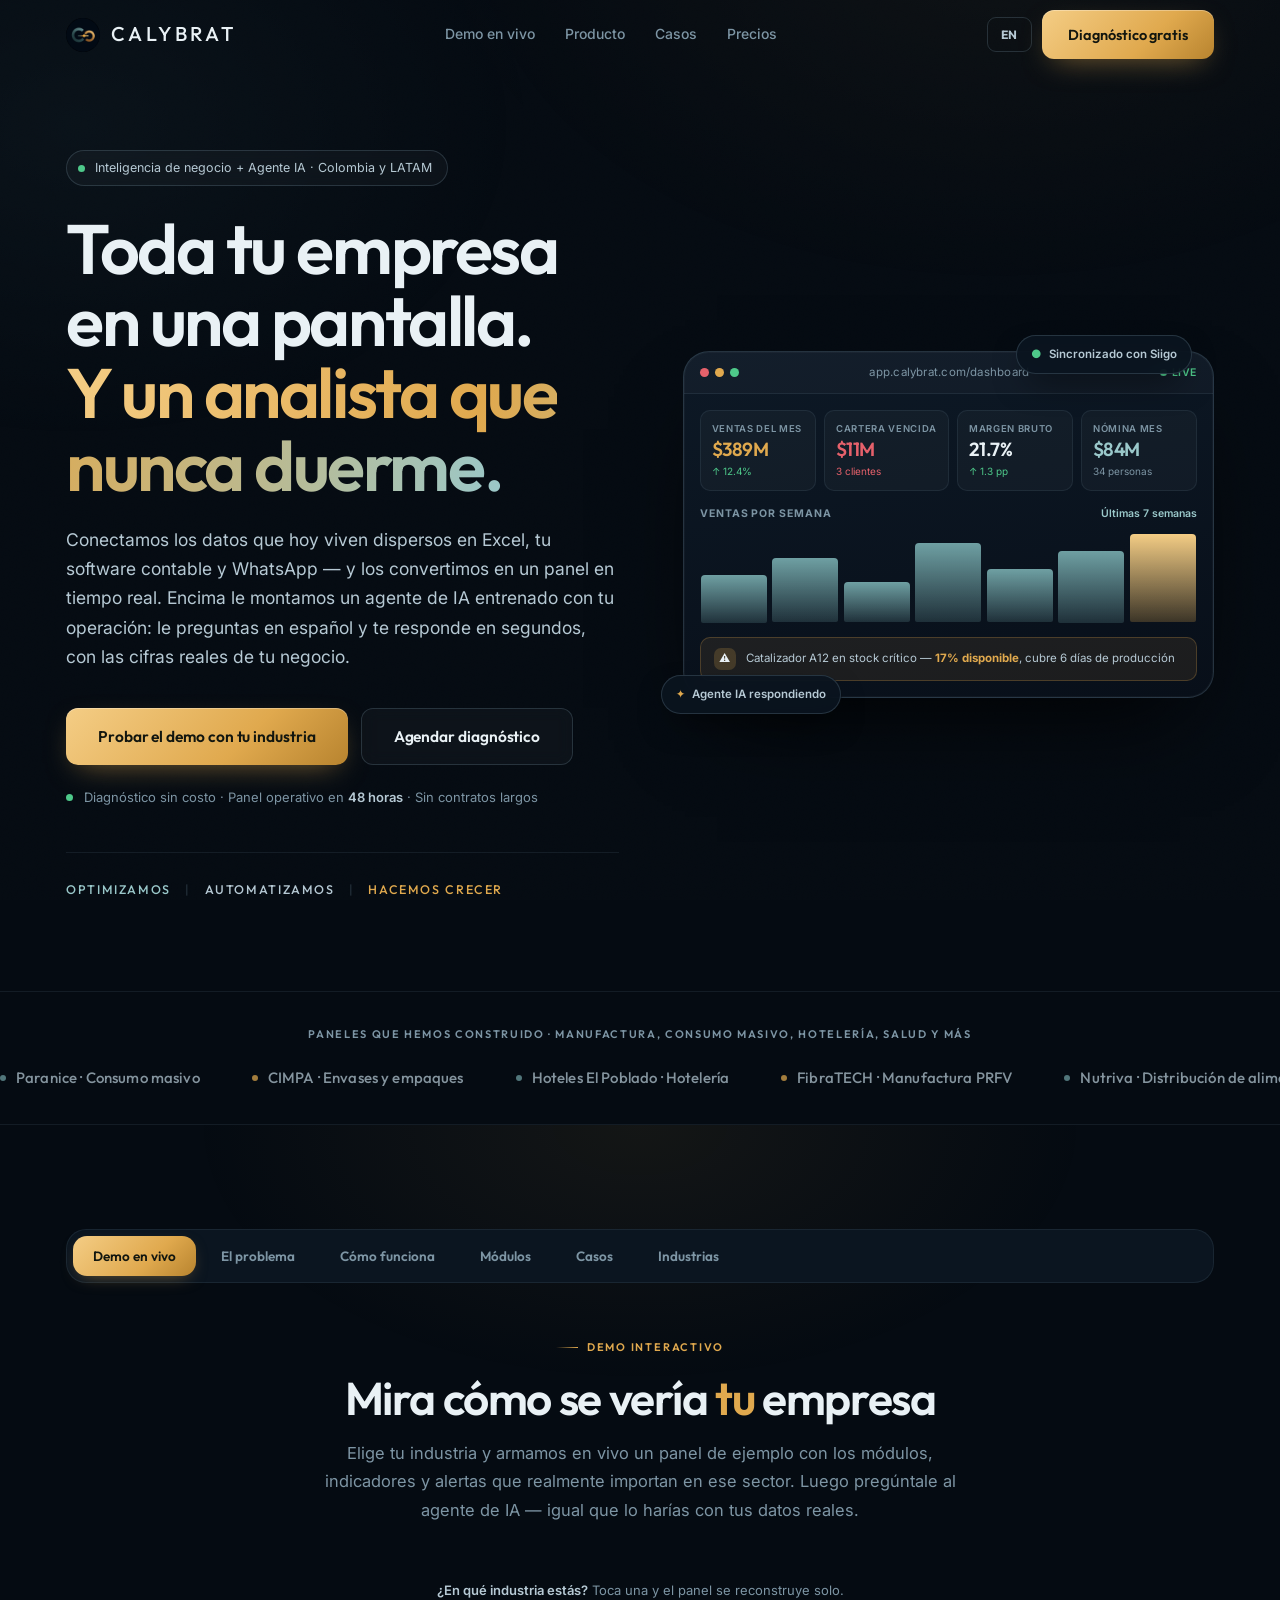
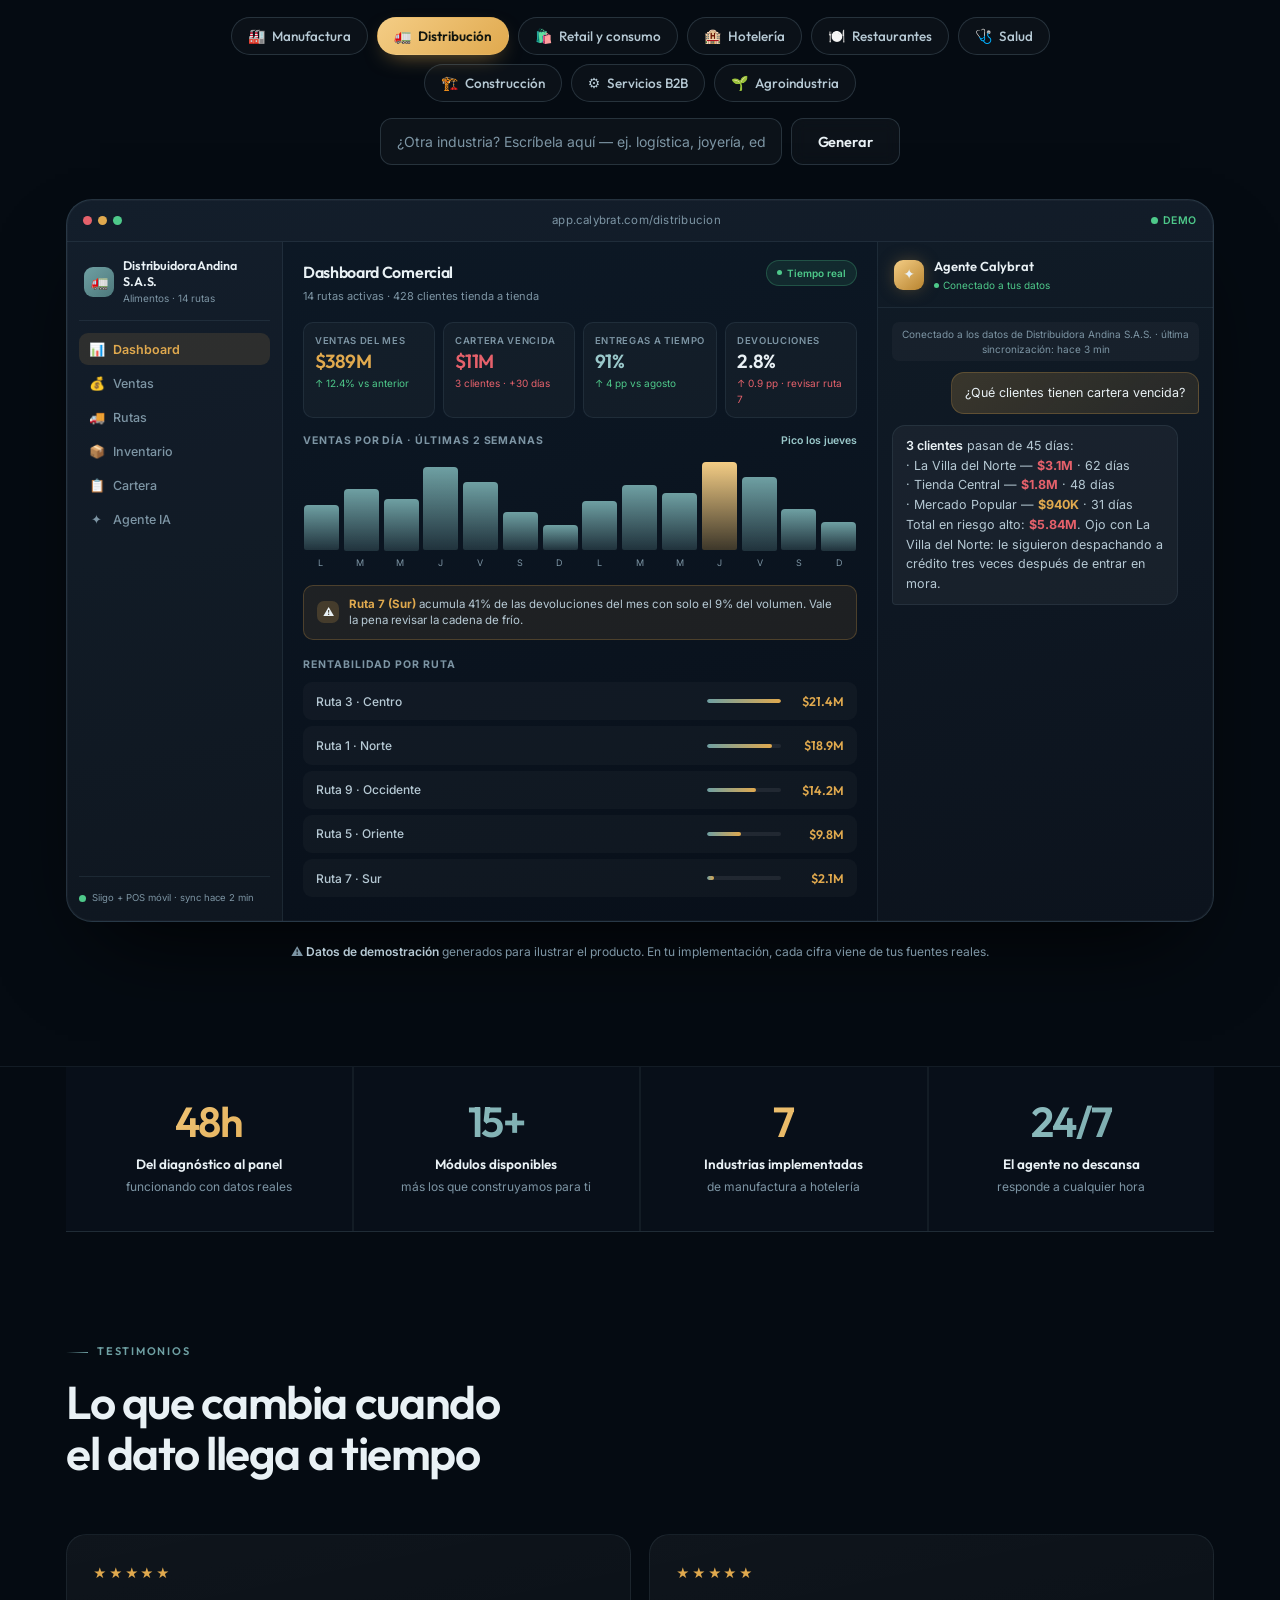
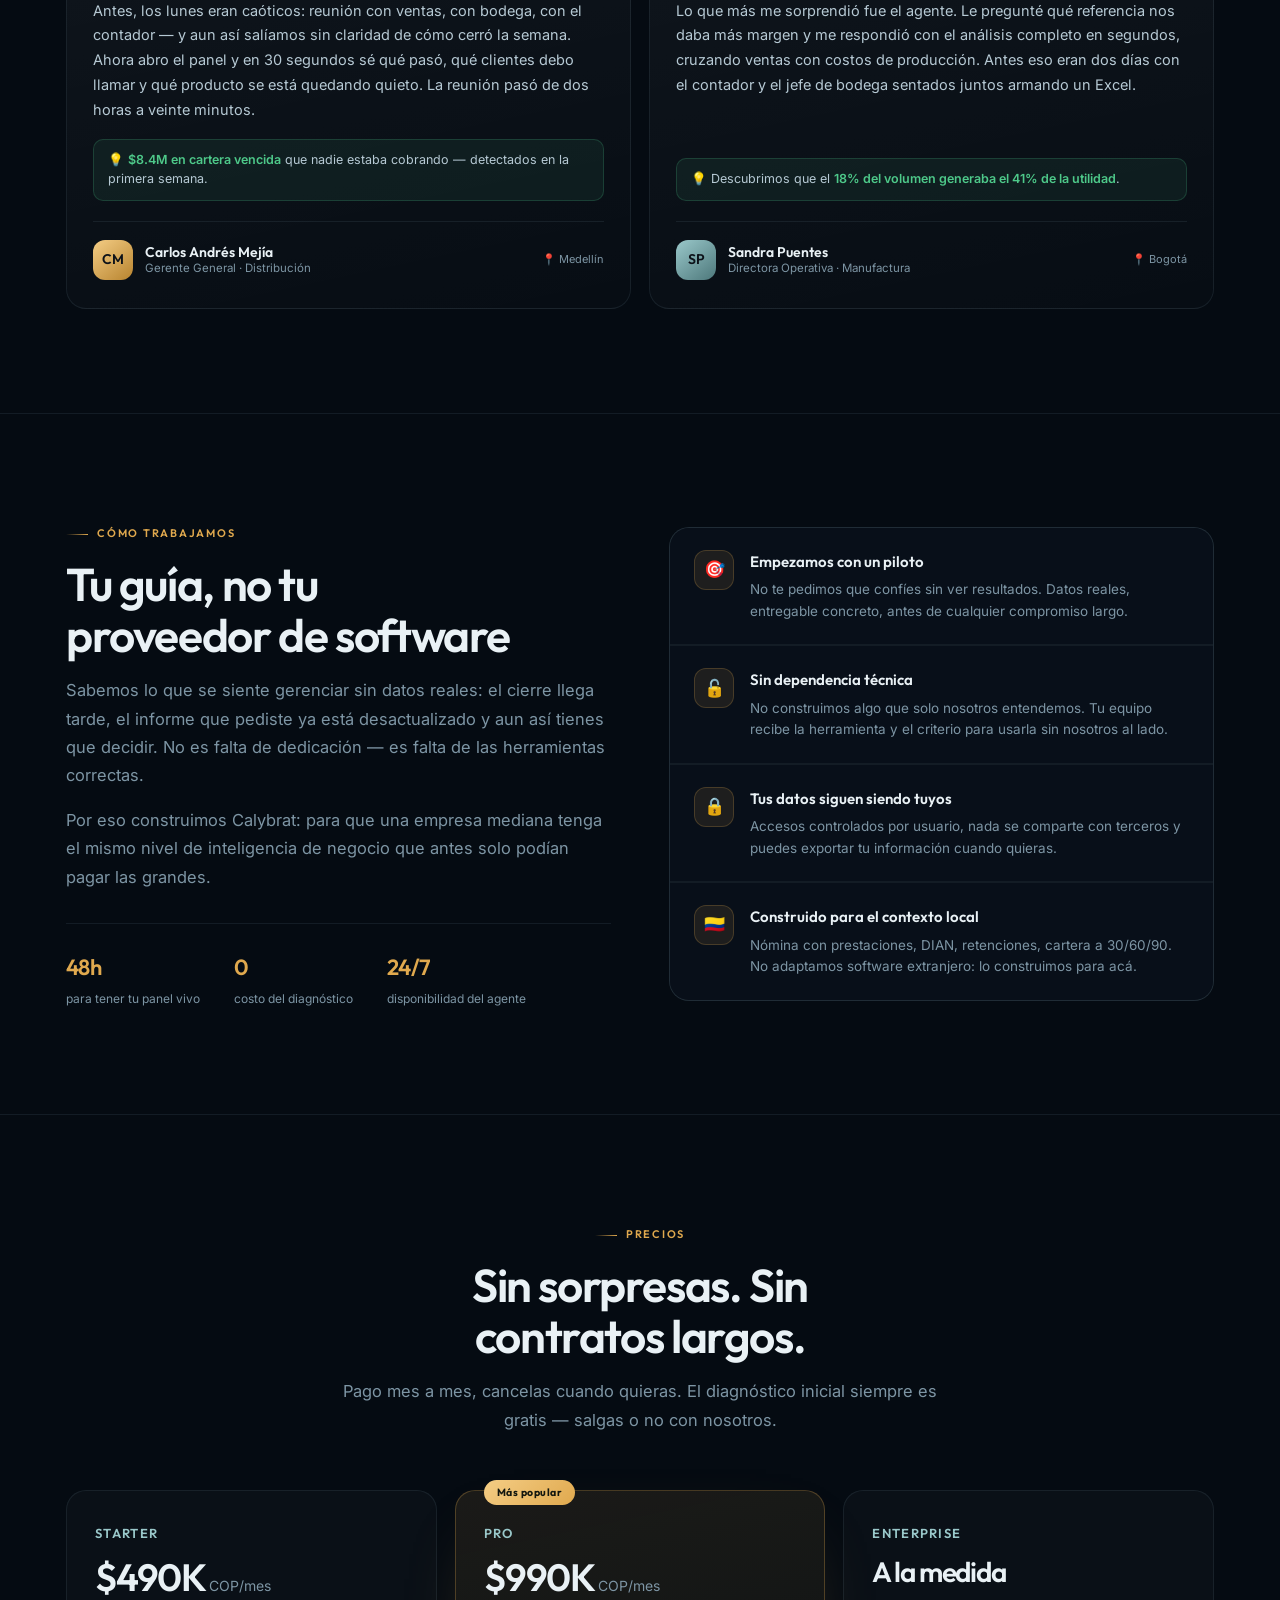
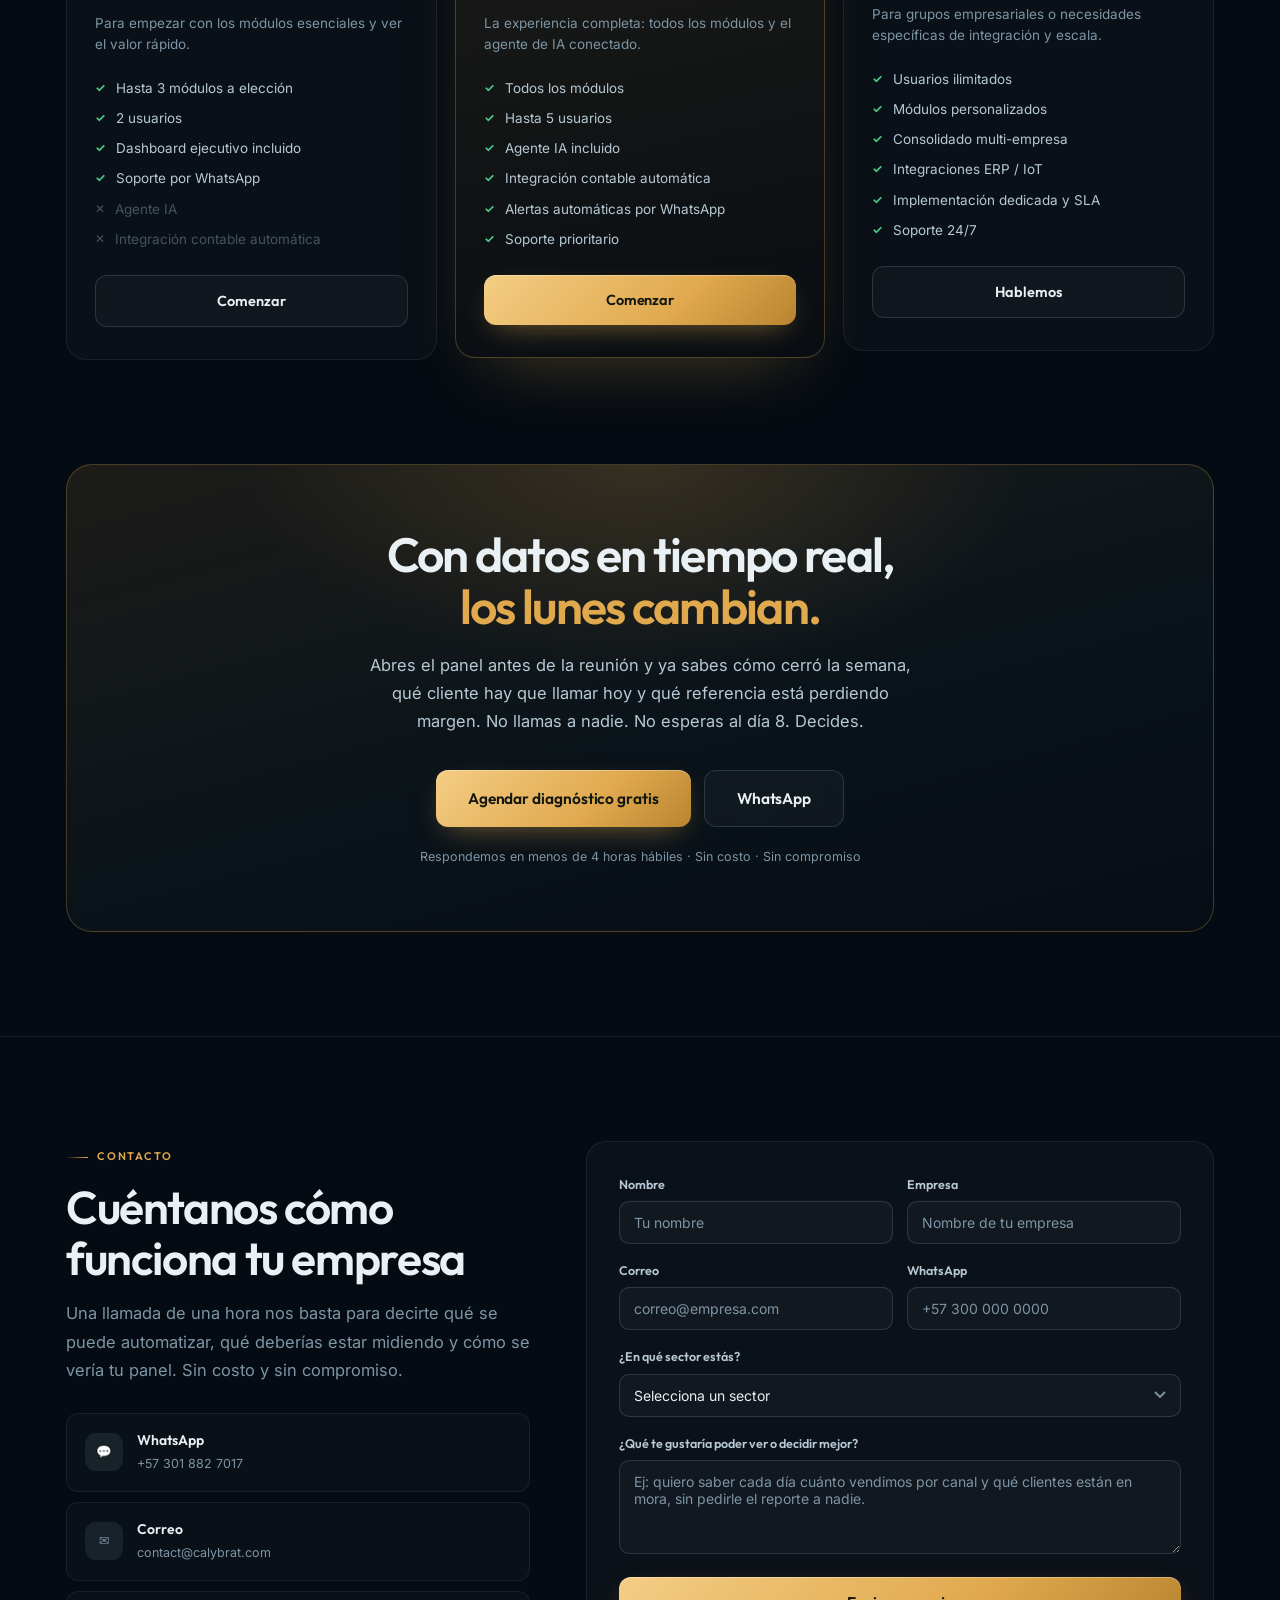
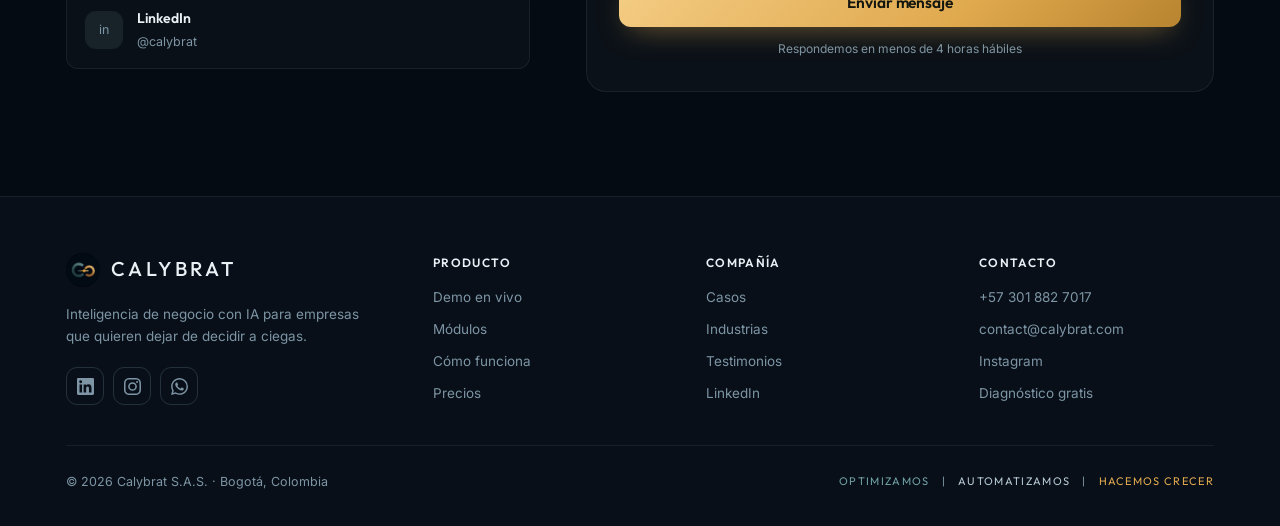
==== commit c84c1ce4: "Merge demo/problem/how-it-works/modules/cases/industries into one tabbed section The page had grown " ====
--- a/index.html
+++ b/index.html
@@ -78,6 +78,19 @@
 .sec-hd.ctr{margin-left:auto;margin-right:auto;text-align:center}
 .sec-hd.ctr .lbl{justify-content:center}
 .sec-hd.ctr .sub{margin-left:auto;margin-right:auto}
+
+/* Tab shell for the merged explore section (demo/problem/how/modules/cases/industries) */
+.tabbar-wrap{margin-bottom:48px}
+.tabbar{display:flex;gap:5px;flex-wrap:wrap;padding:6px;background:var(--s1);border:1px solid var(--line);border-radius:var(--rl);position:relative;z-index:1}
+.tabbtn{display:flex;align-items:center;gap:8px;font-family:var(--fd);font-size:13.5px;font-weight:600;color:var(--m);padding:11px 20px;border-radius:14px;transition:all .18s var(--ease);white-space:nowrap}
+.tabbtn:hover{color:var(--t)}
+.tabbtn.on{background:linear-gradient(135deg,var(--gold-b),var(--gold) 62%,var(--gold-dk));color:#12160f;box-shadow:0 6px 18px -8px rgba(224,169,78,.55)}
+.tabpanel[hidden]{display:none!important}
+@media(max-width:860px){
+  .tabbar{overflow-x:auto;flex-wrap:nowrap;-webkit-overflow-scrolling:touch;scrollbar-width:none}
+  .tabbar::-webkit-scrollbar{display:none}
+  .tabbtn{flex-shrink:0}
+}
 
 /* Buttons */
 .btn{display:inline-flex;align-items:center;justify-content:center;gap:9px;font-family:var(--fd);font-size:14.5px;font-weight:600;letter-spacing:-.005em;padding:13px 26px;border-radius:var(--r);transition:all .22s var(--ease);white-space:nowrap;position:relative;overflow:hidden}
@@ -562,7 +575,18 @@
 </section>
 
 <!-- ══ LIVE STUDIO ══════════════════════════════════════════════ -->
-<section class="sec studio" id="studio">
+<section class="sec studio tabsec" id="explora">
+  <div class="wrap tabbar-wrap">
+    <div class="tabbar" id="tabBar">
+      <button class="tabbtn on" data-tab="studio" data-i18n="tab_studio">Demo en vivo</button>
+      <button class="tabbtn" data-tab="problema" data-i18n="tab_problema">El problema</button>
+      <button class="tabbtn" data-tab="producto" data-i18n="tab_producto">Cómo funciona</button>
+      <button class="tabbtn" data-tab="modulos" data-i18n="tab_modulos">Módulos</button>
+      <button class="tabbtn" data-tab="casos" data-i18n="tab_casos">Casos</button>
+      <button class="tabbtn" data-tab="industrias" data-i18n="tab_industrias">Industrias</button>
+    </div>
+  </div>
+  <div class="tabpanel" data-tab="studio" id="studio">
   <div class="wrap">
     <div class="sec-hd ctr rv">
       <span class="lbl" data-i18n="st_lbl">Demo interactivo</span>
@@ -640,10 +664,10 @@
 
     <p class="studio-note rv" data-i18n-html="st_note">⚠ <b>Datos de demostración</b> generados para ilustrar el producto. En tu implementación, cada cifra viene de tus fuentes reales.</p>
   </div>
-</section>
-
-<!-- ══ PROBLEM ══════════════════════════════════════════════════ -->
-<section class="sec" id="problema">
+  </div>
+
+  <!-- ══ PROBLEM ══════════════════════════════════════════════════ -->
+  <div class="tabpanel" data-tab="problema" id="problema" hidden>
   <div class="wrap split">
     <div class="rv">
       <span class="lbl" data-i18n="p_lbl">El problema real</span>
@@ -678,10 +702,10 @@
       </div>
     </div>
   </div>
-</section>
-
-<!-- ══ HOW IT WORKS ═════════════════════════════════════════════ -->
-<section class="sec" id="producto" style="border-top:1px solid var(--line)">
+  </div>
+
+  <!-- ══ HOW IT WORKS ═════════════════════════════════════════════ -->
+  <div class="tabpanel" data-tab="producto" id="producto" hidden>
   <div class="wrap">
     <div class="sec-hd ctr rv">
       <span class="lbl tl" data-i18n="f_lbl">Cómo funciona</span>
@@ -706,10 +730,10 @@
       </div>
     </div>
   </div>
-</section>
-
-<!-- ══ MODULES ══════════════════════════════════════════════════ -->
-<section class="sec" id="modulos" style="border-top:1px solid var(--line)">
+  </div>
+
+  <!-- ══ MODULES ══════════════════════════════════════════════════ -->
+  <div class="tabpanel" data-tab="modulos" id="modulos" hidden>
   <div class="wrap">
     <div class="sec-hd rv">
       <span class="lbl" data-i18n="m_lbl">Módulos</span>
@@ -729,10 +753,10 @@
       <div class="md hero-md"><span class="md-i">✦</span><div class="md-t" data-i18n="mo9_t">Agente IA</div><div class="md-d" data-i18n="mo9_d">El módulo que cambia todo. Pregunta en español, cruza áreas, detecta patrones y te dice qué hacer — no solo qué pasó.</div><div class="md-tags"><span class="mt" data-i18n="mt_nl">Lenguaje natural</span><span class="mt" data-i18n="mt_prop">Proactivo</span></div></div>
     </div>
   </div>
-</section>
-
-<!-- ══ CASES ════════════════════════════════════════════════════ -->
-<section class="sec" id="casos" style="border-top:1px solid var(--line)">
+  </div>
+
+  <!-- ══ CASES ════════════════════════════════════════════════════ -->
+  <div class="tabpanel" data-tab="casos" id="casos" hidden>
   <div class="wrap">
     <div class="sec-hd rv">
       <span class="lbl tl" data-i18n="c_lbl">Lo que hemos construido</span>
@@ -741,24 +765,6 @@
     </div>
     <div class="cases">
       <div class="cs rv">
-        <div class="cs-top"><div class="cs-ic">🥗</div><div><div class="cs-n">Paranice</div><div class="cs-s" data-i18n="c1_s">Consumo masivo · D2C + retail</div></div></div>
-        <p class="cs-d" data-i18n="c1_d">Marca de alimentos vendiendo por e-commerce propio, Éxito, Carulla, Rappi, tiendas naturistas y exportación a Costa Rica y EE.UU. Cada canal tenía su propia verdad.</p>
-        <div class="cs-mods"><span class="mt">12 módulos</span><span class="mt" data-i18n="cm_sellout">Sell-out por canal</span><span class="mt" data-i18n="cm_exp">Expansión</span></div>
-        <div class="cs-out" data-i18n-html="c1_o">Una sola vista de <b>sell-in vs sell-out</b> a través de 7 canales y 3 países, con precio por canal y rentabilidad real por referencia.</div>
-      </div>
-      <div class="cs rv">
-        <div class="cs-top"><div class="cs-ic">🧴</div><div><div class="cs-n">CIMPA</div><div class="cs-s" data-i18n="c2_s">Envases y empaques · Grupo empresarial</div></div></div>
-        <p class="cs-d" data-i18n="c2_d">30 años de operación, más de 2.000 insumos, 6 sucursales y tres empresas del mismo grupo que nunca se habían visto consolidadas en un solo tablero.</p>
-        <div class="cs-mods"><span class="mt">10 módulos</span><span class="mt" data-i18n="cm_group">Consolidado de grupo</span><span class="mt" data-i18n="cm_auth">Acceso con login</span></div>
-        <div class="cs-out" data-i18n-html="c2_o">Inventario <b>multi-bodega</b> y cartera unificados, más una vista consolidada de las tres empresas del grupo en tiempo real.</div>
-      </div>
-      <div class="cs rv">
-        <div class="cs-top"><div class="cs-ic">🏨</div><div><div class="cs-n" data-i18n="c3_n">Hoteles El Poblado</div><div class="cs-s" data-i18n="c3_s">Hotelería · Medellín</div></div></div>
-        <p class="cs-d" data-i18n="c3_d">Operación hotelera donde la decisión de tarifa se tomaba con la ocupación de ayer y una hoja de cálculo que se actualizaba a mano.</p>
-        <div class="cs-mods"><span class="mt">12 módulos</span><span class="mt">RevPAR / ADR</span><span class="mt" data-i18n="cm_chan">Canales OTA</span></div>
-        <div class="cs-out" data-i18n-html="c3_o">Ocupación, <b>ADR y RevPAR</b> por día y por canal, con costo de comisión OTA visible antes de decidir la tarifa.</div>
-      </div>
-      <div class="cs rv">
         <div class="cs-top"><div class="cs-ic">🏭</div><div><div class="cs-n">FibraTECH</div><div class="cs-s" data-i18n="c4_s">Manufactura PRFV · Fibra de vidrio</div></div></div>
         <p class="cs-d" data-i18n="c4_d">Manufactura por proyecto: cada orden es distinta, con materias primas, mano de obra y márgenes propios. El costo real solo se sabía al cerrar.</p>
         <div class="cs-mods"><span class="mt">15 módulos</span><span class="mt" data-i18n="cm_qual">Calidad</span><span class="mt" data-i18n="cm_exp2">Exportaciones</span></div>
@@ -778,10 +784,10 @@
       </div>
     </div>
   </div>
-</section>
-
-<!-- ══ INDUSTRIES ═══════════════════════════════════════════════ -->
-<section class="sec" id="industrias" style="border-top:1px solid var(--line)">
+  </div>
+
+  <!-- ══ INDUSTRIES ═══════════════════════════════════════════════ -->
+  <div class="tabpanel" data-tab="industrias" id="industrias" hidden>
   <div class="wrap">
     <div class="sec-hd rv">
       <span class="lbl" data-i18n="i_lbl">Industrias</span>
@@ -789,6 +795,7 @@
       <p class="sub" data-i18n="i_sub">Un hotel no mide lo mismo que una fábrica. Por eso no vendemos plantillas: adaptamos los módulos y el agente a los indicadores que de verdad mueven tu industria. Toca cualquiera para verlo en el demo.</p>
     </div>
     <div class="inds" id="indCards"></div>
+  </div>
   </div>
 </section>
 
@@ -1773,6 +1780,8 @@
   page_title:"Calybrat — AI business intelligence for companies",
   /* nav */
   n_demo:"Live demo", n_prod:"Product", n_cases:"Case studies", n_ind:"Industries",
+  tab_studio:"Live demo", tab_problema:"The problem", tab_producto:"How it works",
+  tab_modulos:"Modules", tab_casos:"Case studies", tab_industrias:"Industries",
   n_pri:"Pricing", n_mod:"Modules", n_cta:"Free assessment",
   /* hero */
   h_eye:"Business intelligence + AI agent · Colombia and LATAM",
@@ -2054,7 +2063,8 @@
     </div>`).join('');
   box.querySelectorAll('.ind').forEach(c=>c.addEventListener('click',()=>{
     renderIndustry(c.dataset.ind);
-    Q('#studio').scrollIntoView({behavior:'smooth',block:'start'});
+    showTab('studio');
+    Q('#explora').scrollIntoView({behavior: prefersReduced() ? 'auto' : 'smooth', block:'start'});
   }));
 }
 
@@ -2074,6 +2084,18 @@
     + IND.map(i=>`<option value="${L(i.name)}">${i.ico}  ${L(i.name)}</option>`).join('')
     + `<option value="Otro">${lang==='es'?'Otro':'Other'}</option>`;
   if (keep) sel.value = keep;
+}
+
+const TAB_IDS = ['studio','problema','producto','modulos','casos','industrias'];
+
+/* switch the visible panel inside the merged #explora tab section */
+function showTab(name){
+  if (!TAB_IDS.includes(name)) return;
+  document.querySelectorAll('.tabpanel').forEach(p=>{ p.hidden = p.dataset.tab !== name; });
+  document.querySelectorAll('.tabbtn').forEach(b=>b.classList.toggle('on', b.dataset.tab === name));
+  /* elements inside a hidden panel never intersect, so the scroll-reveal
+     observer never fires for them — reveal them immediately on tab-in */
+  document.querySelectorAll('.tabpanel[data-tab="'+name+'"] .rv').forEach(el=>el.classList.add('in'));
 }
 
 /* paint the center dashboard panel for one module of an industry.
@@ -2237,6 +2259,18 @@
   }));
   addEventListener('resize', ()=>{ if (innerWidth > 960){ mob.classList.remove('open'); burger.classList.remove('x'); } });
 
+  /* explore tabs */
+  document.querySelectorAll('.tabbtn').forEach(b=>b.addEventListener('click', ()=>showTab(b.dataset.tab)));
+  document.querySelectorAll('a[href^="#"]').forEach(a=>{
+    const id = a.getAttribute('href').slice(1);
+    if (!TAB_IDS.includes(id)) return;
+    a.addEventListener('click', e=>{
+      e.preventDefault();
+      showTab(id);
+      Q('#explora').scrollIntoView({behavior: prefersReduced() ? 'auto' : 'smooth', block:'start'});
+    });
+  });
+
   /* contact form */
   const form = Q('#cform');
   form.addEventListener('submit', async ev=>{
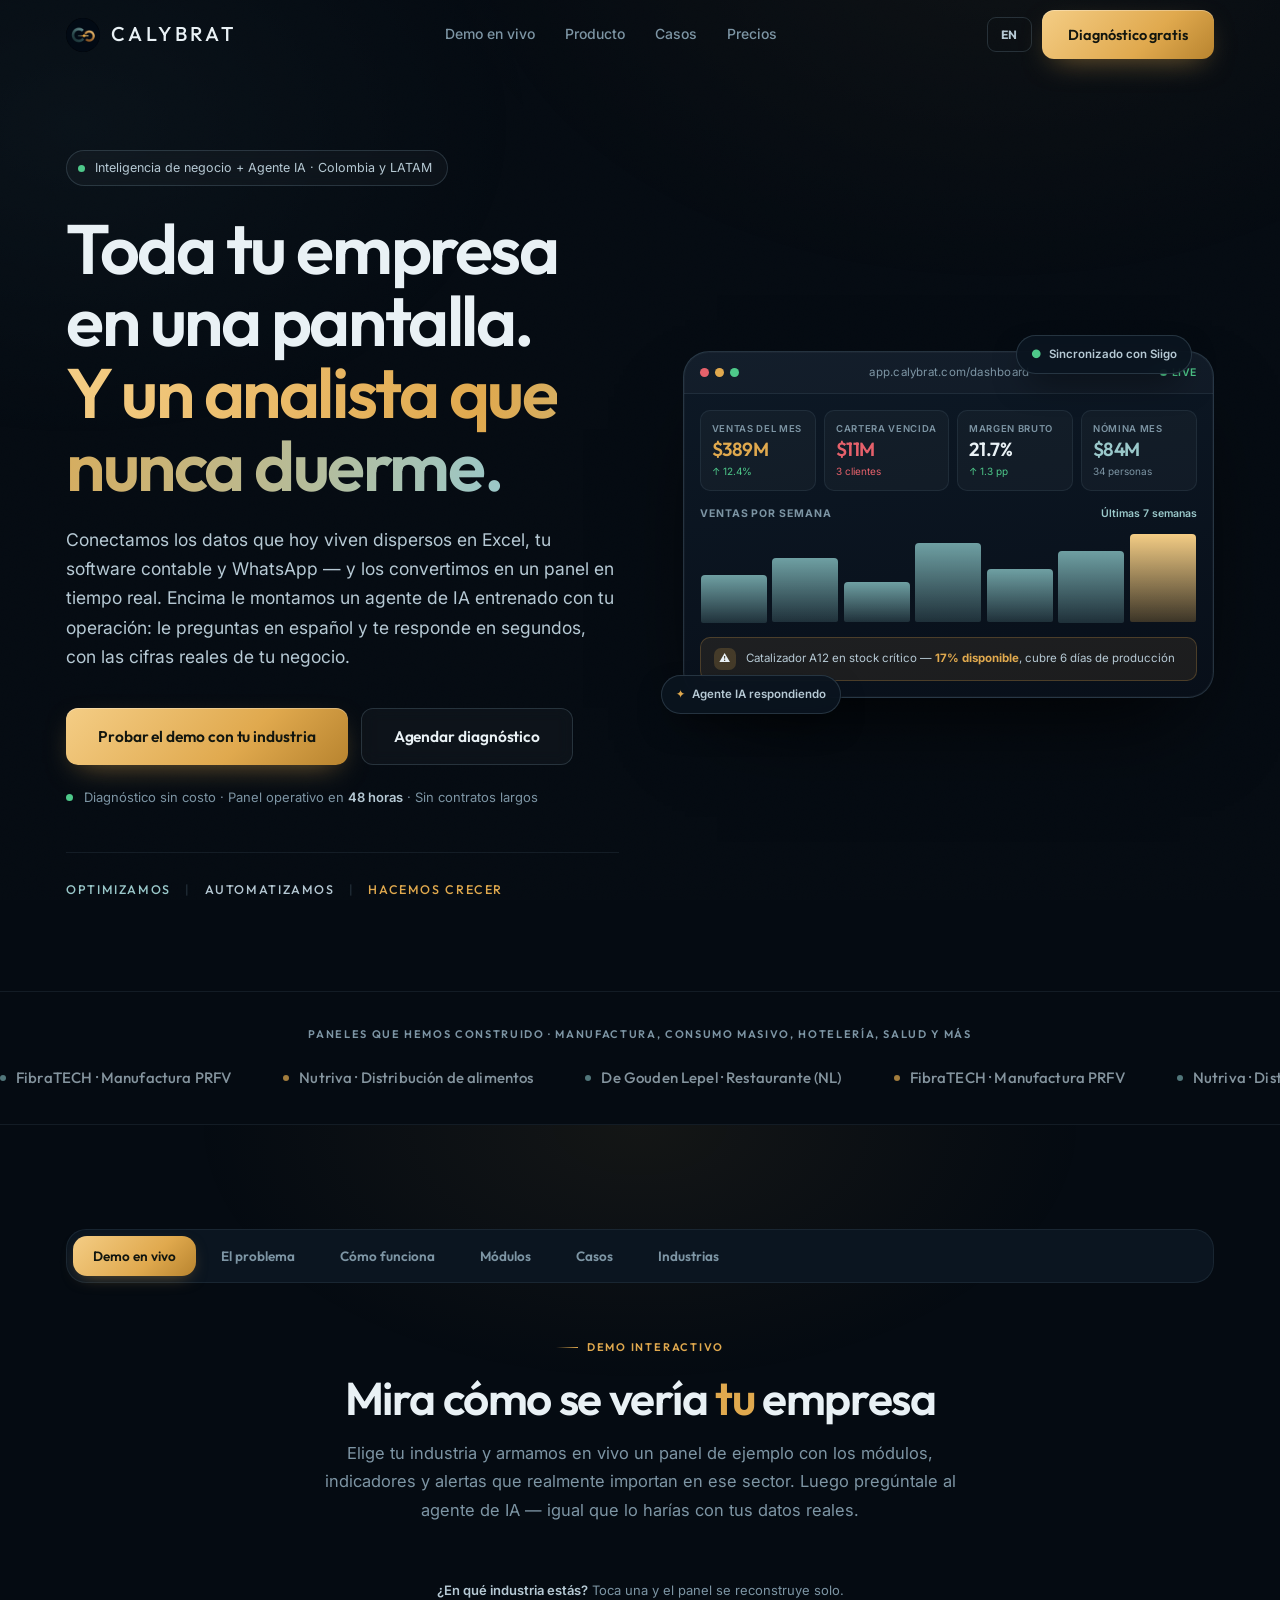
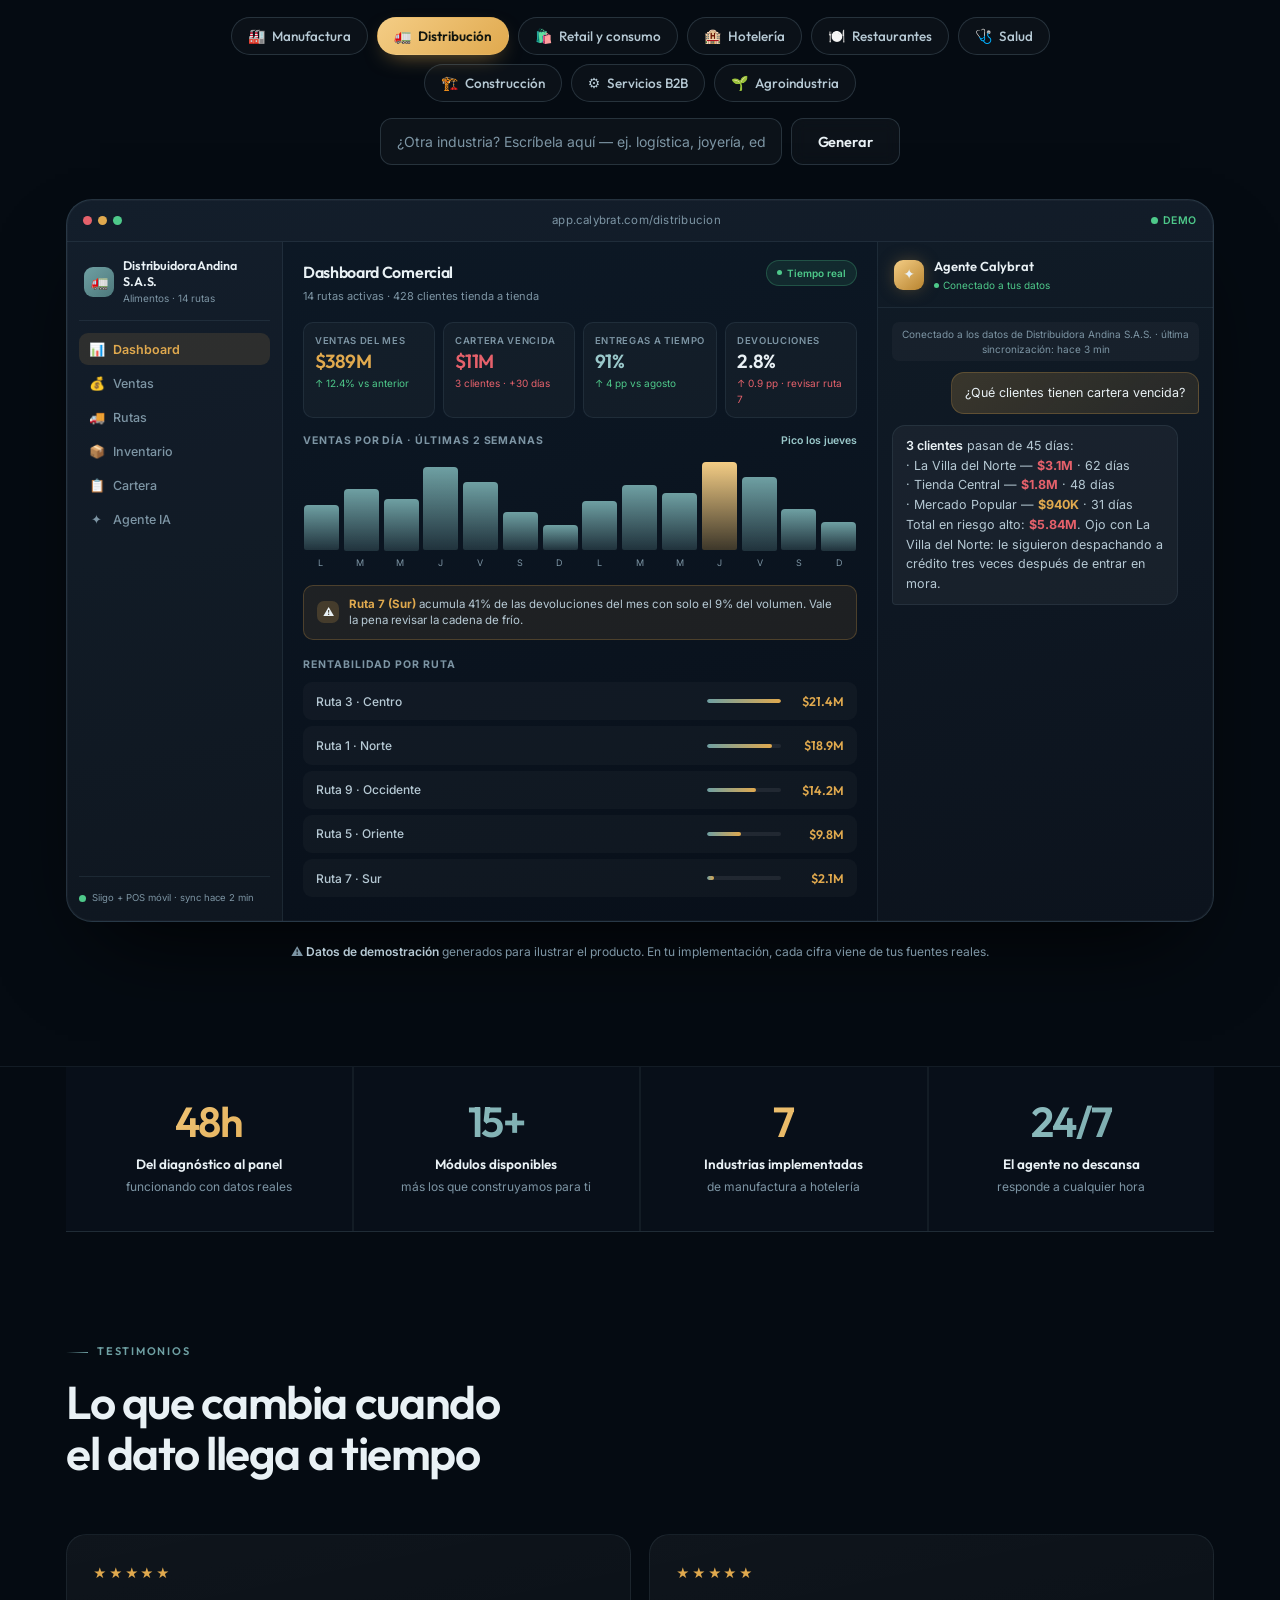
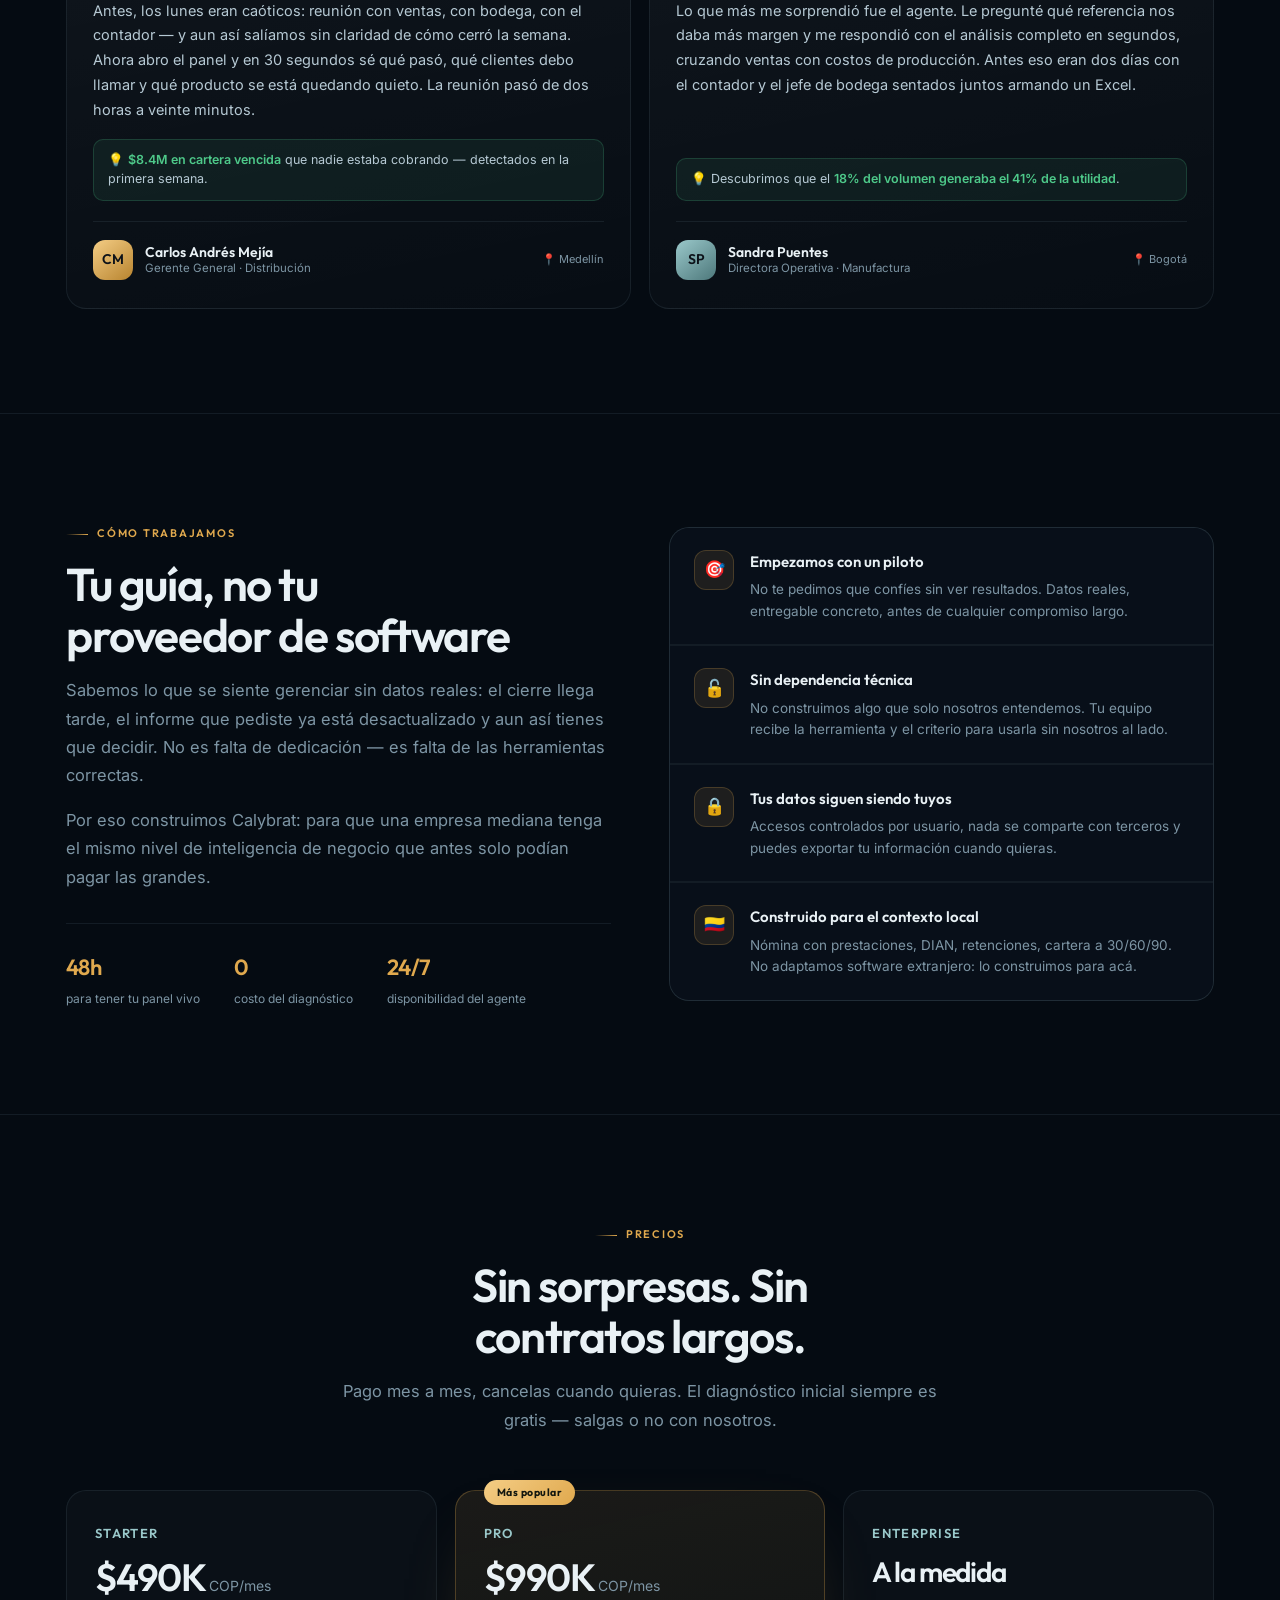
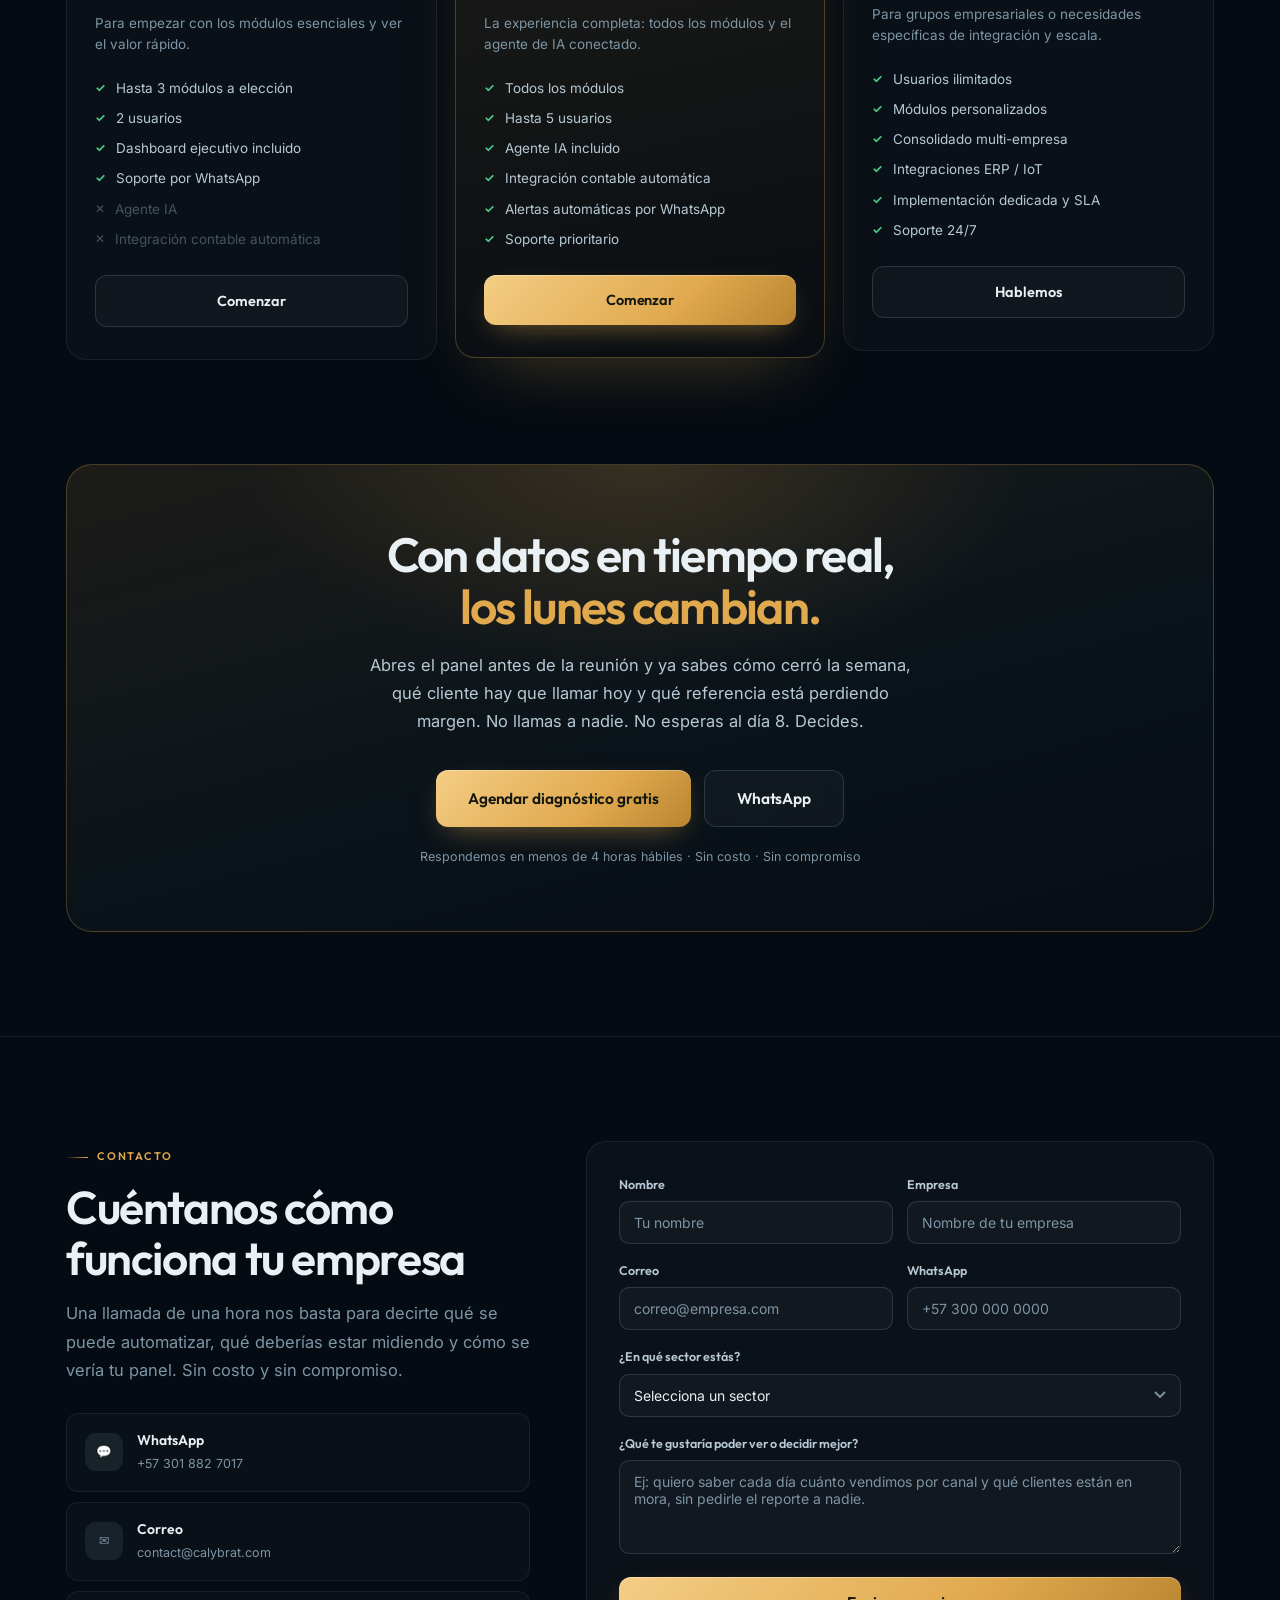
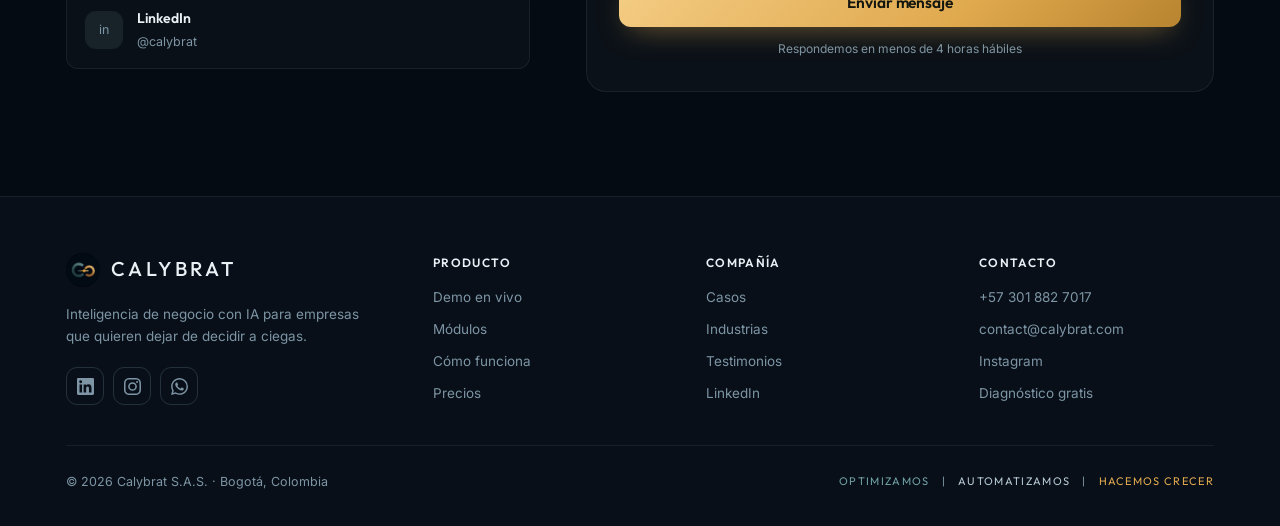
==== commit f331bb86: "Remove CIMPA/Poblado/Paranice from the trust marquee too Fixed the Casos section earlier but missed " ====
--- a/index.html
+++ b/index.html
@@ -2071,8 +2071,8 @@
 function buildMarquee(){
   const box = Q('#marq'); if(!box) return;
   const items = lang === 'es'
-    ? ['Paranice · Consumo masivo','CIMPA · Envases y empaques','Hoteles El Poblado · Hotelería','FibraTECH · Manufactura PRFV','Nutriva · Distribución de alimentos','De Gouden Lepel · Restaurante (NL)','Confía Control · Grupo empresarial','Vasanico · Distribución']
-    : ['Paranice · Consumer goods','CIMPA · Packaging','El Poblado Hotels · Hospitality','FibraTECH · FRP manufacturing','Nutriva · Food distribution','De Gouden Lepel · Restaurant (NL)','Confía Control · Business group','Vasanico · Distribution'];
+    ? ['FibraTECH · Manufactura PRFV','Nutriva · Distribución de alimentos','De Gouden Lepel · Restaurante (NL)']
+    : ['FibraTECH · FRP manufacturing','Nutriva · Food distribution','De Gouden Lepel · Restaurant (NL)'];
   const row = items.map(t=>`<span class="tm"><i></i>${t}</span>`).join('');
   box.innerHTML = row + row;
 }
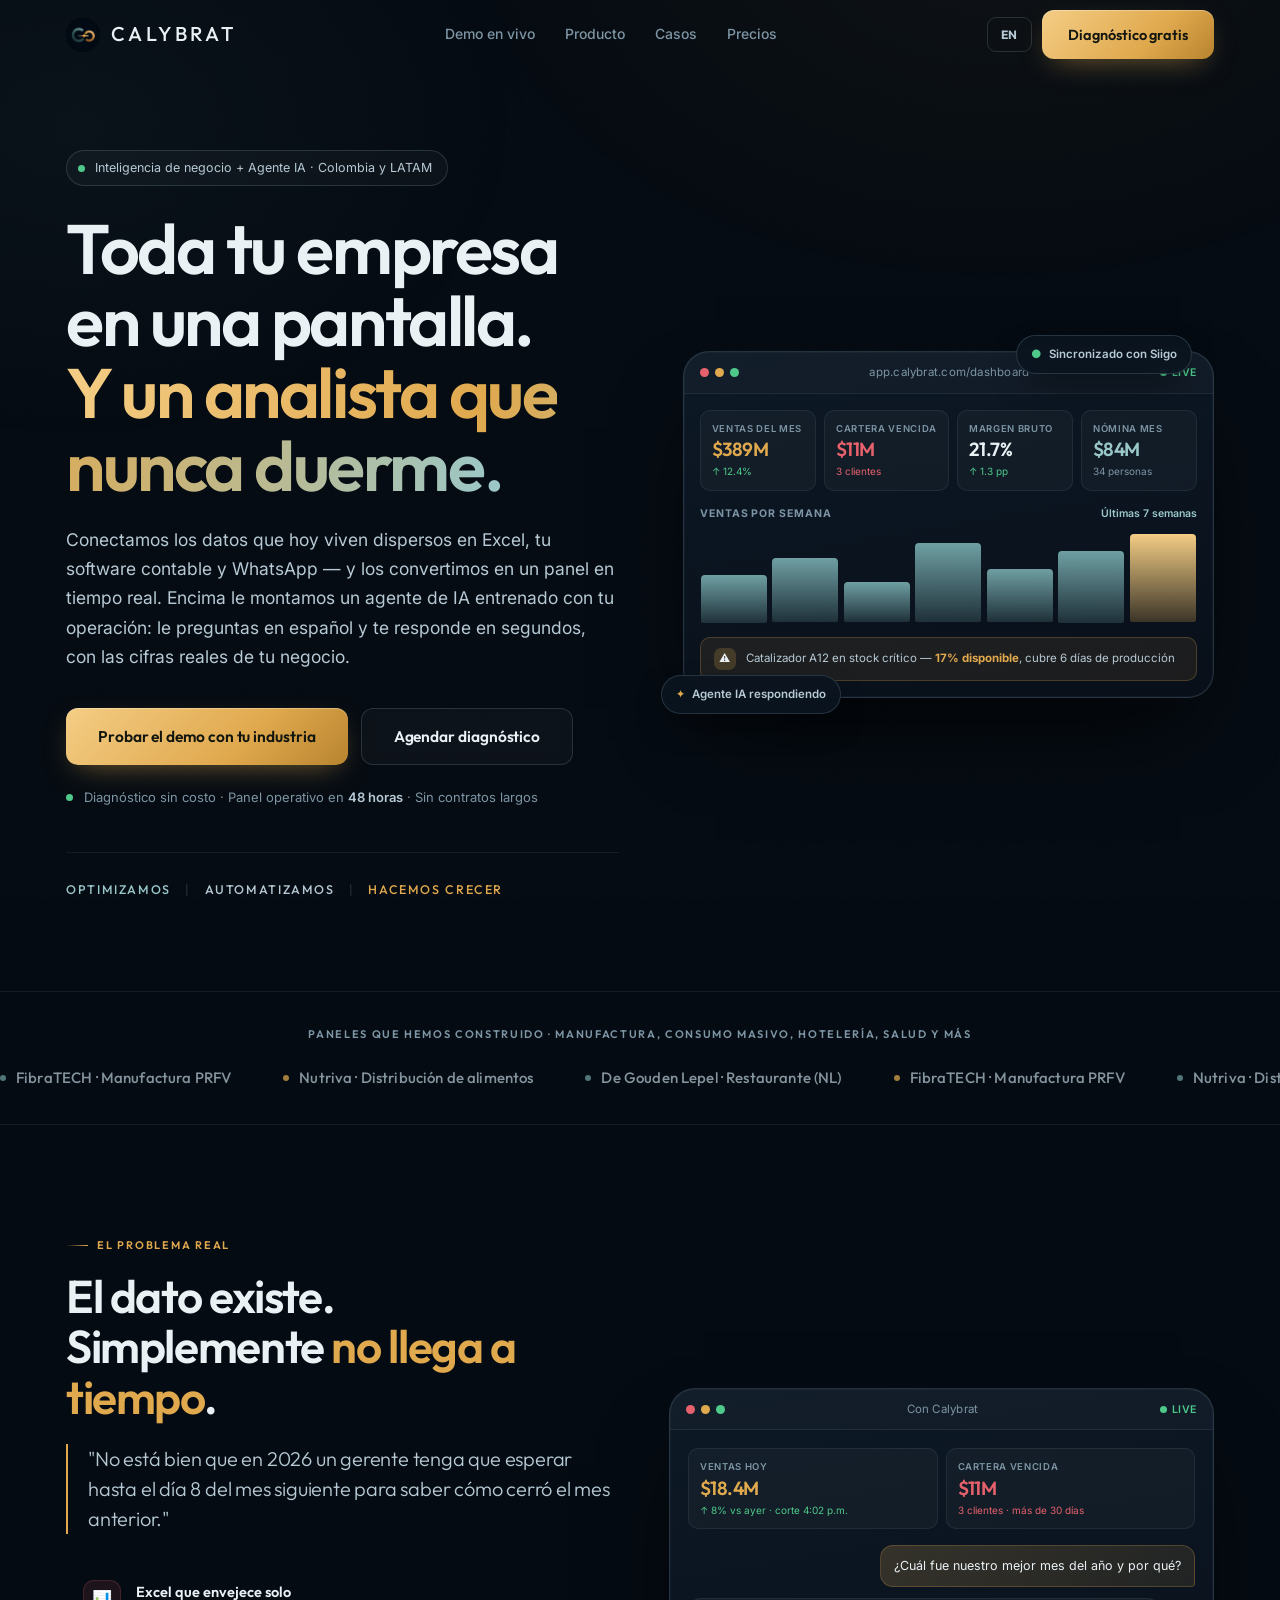
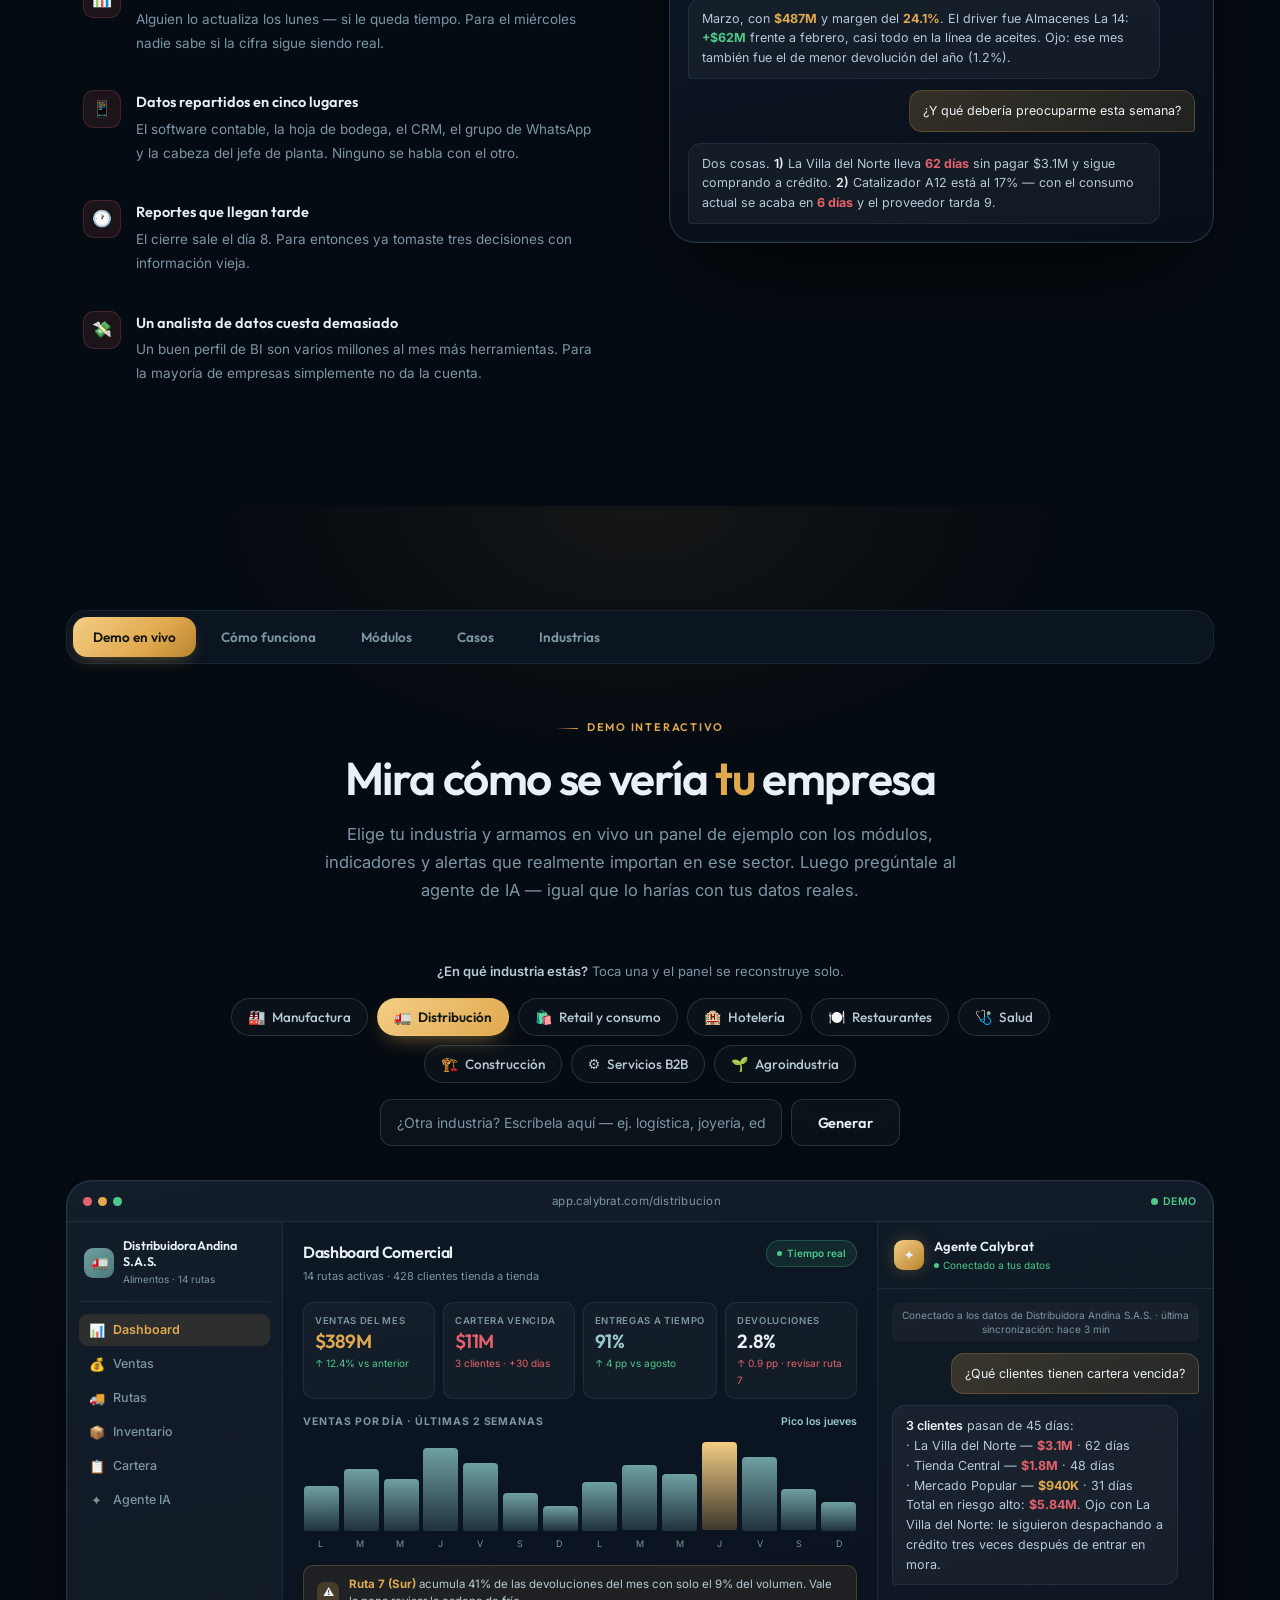
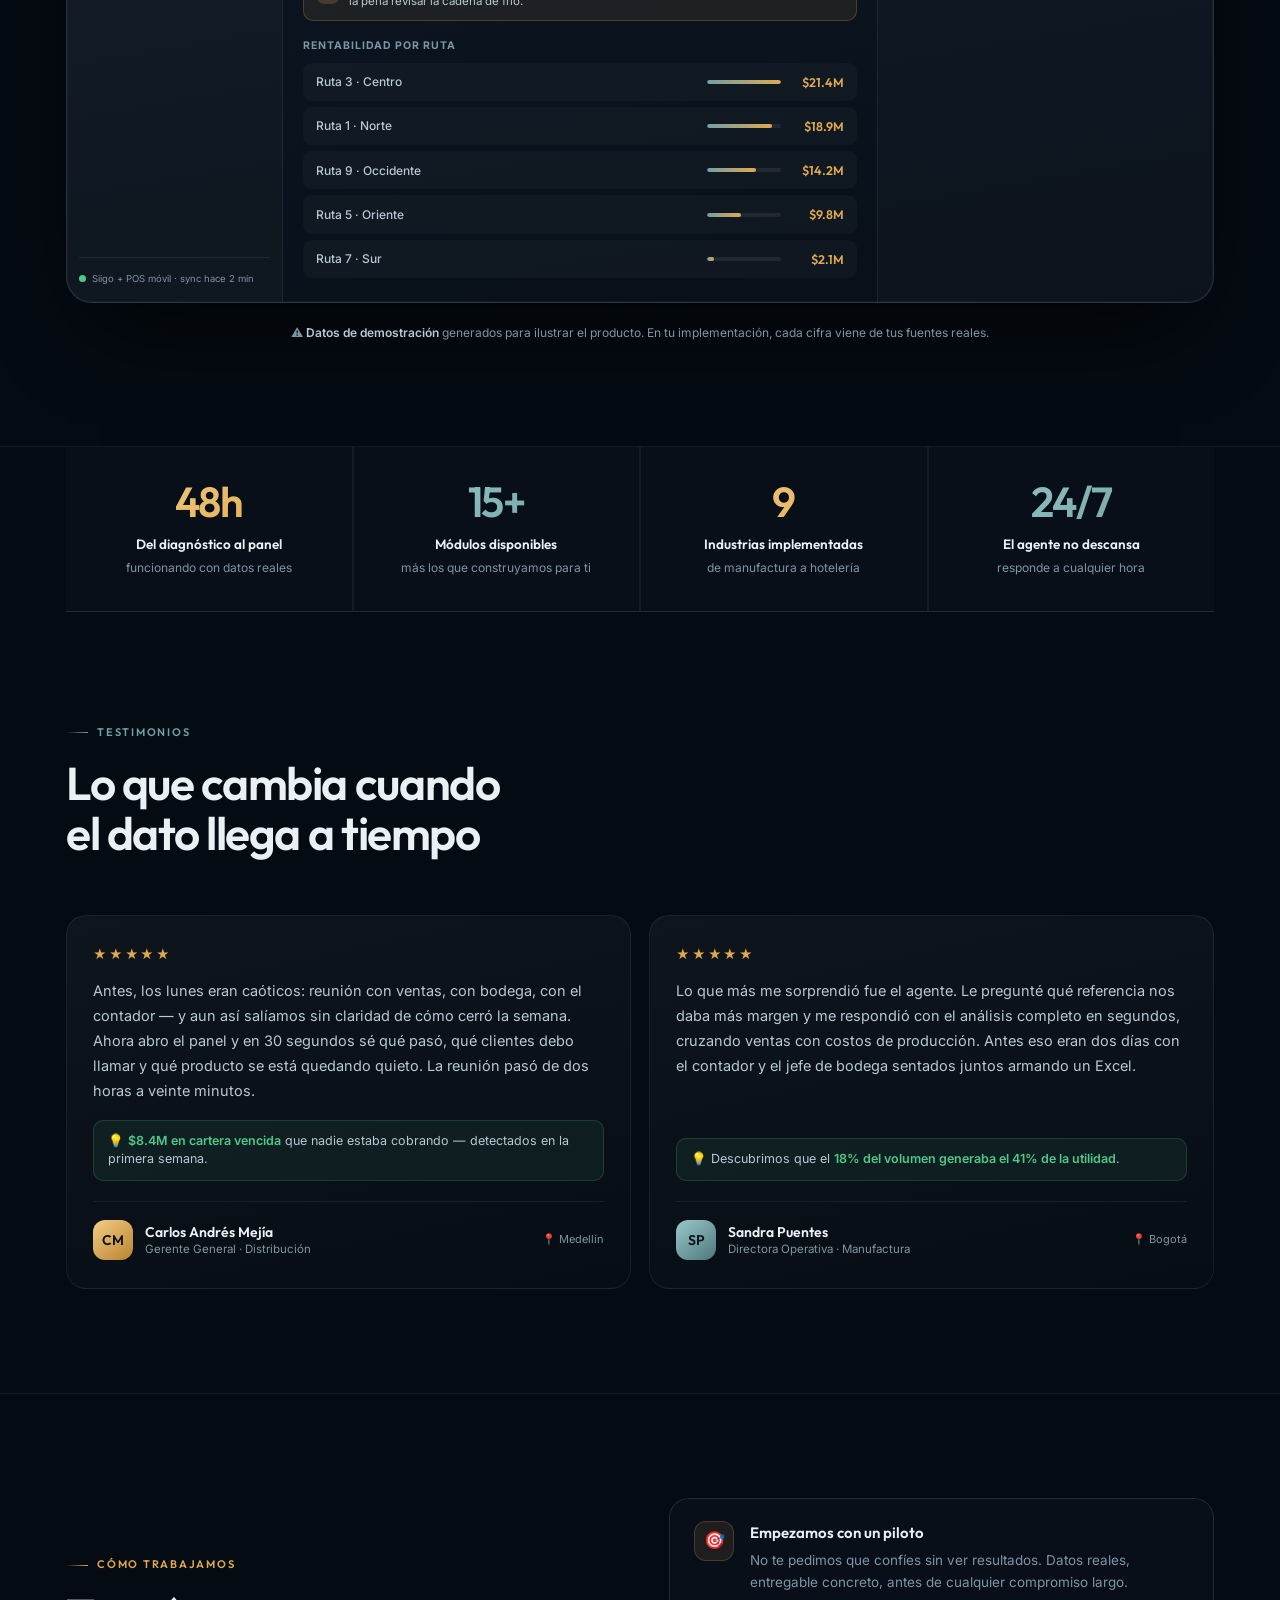
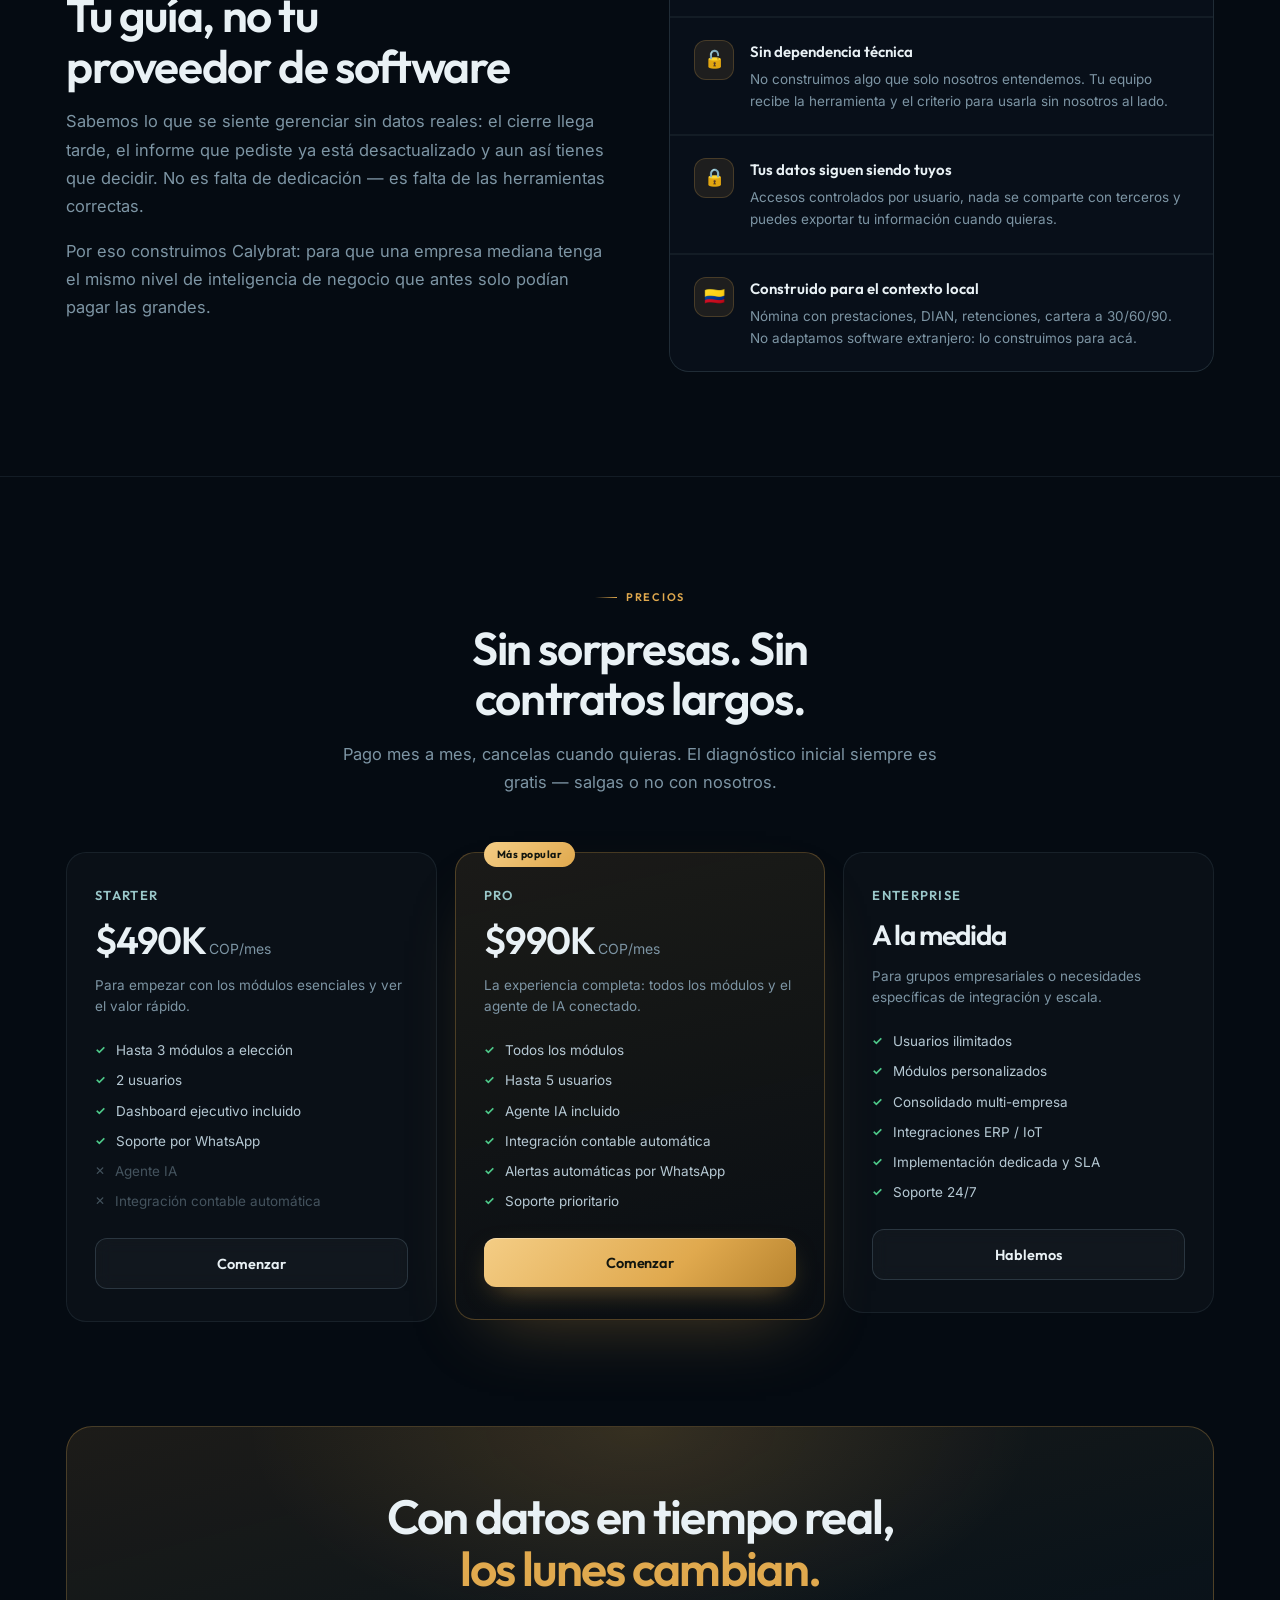
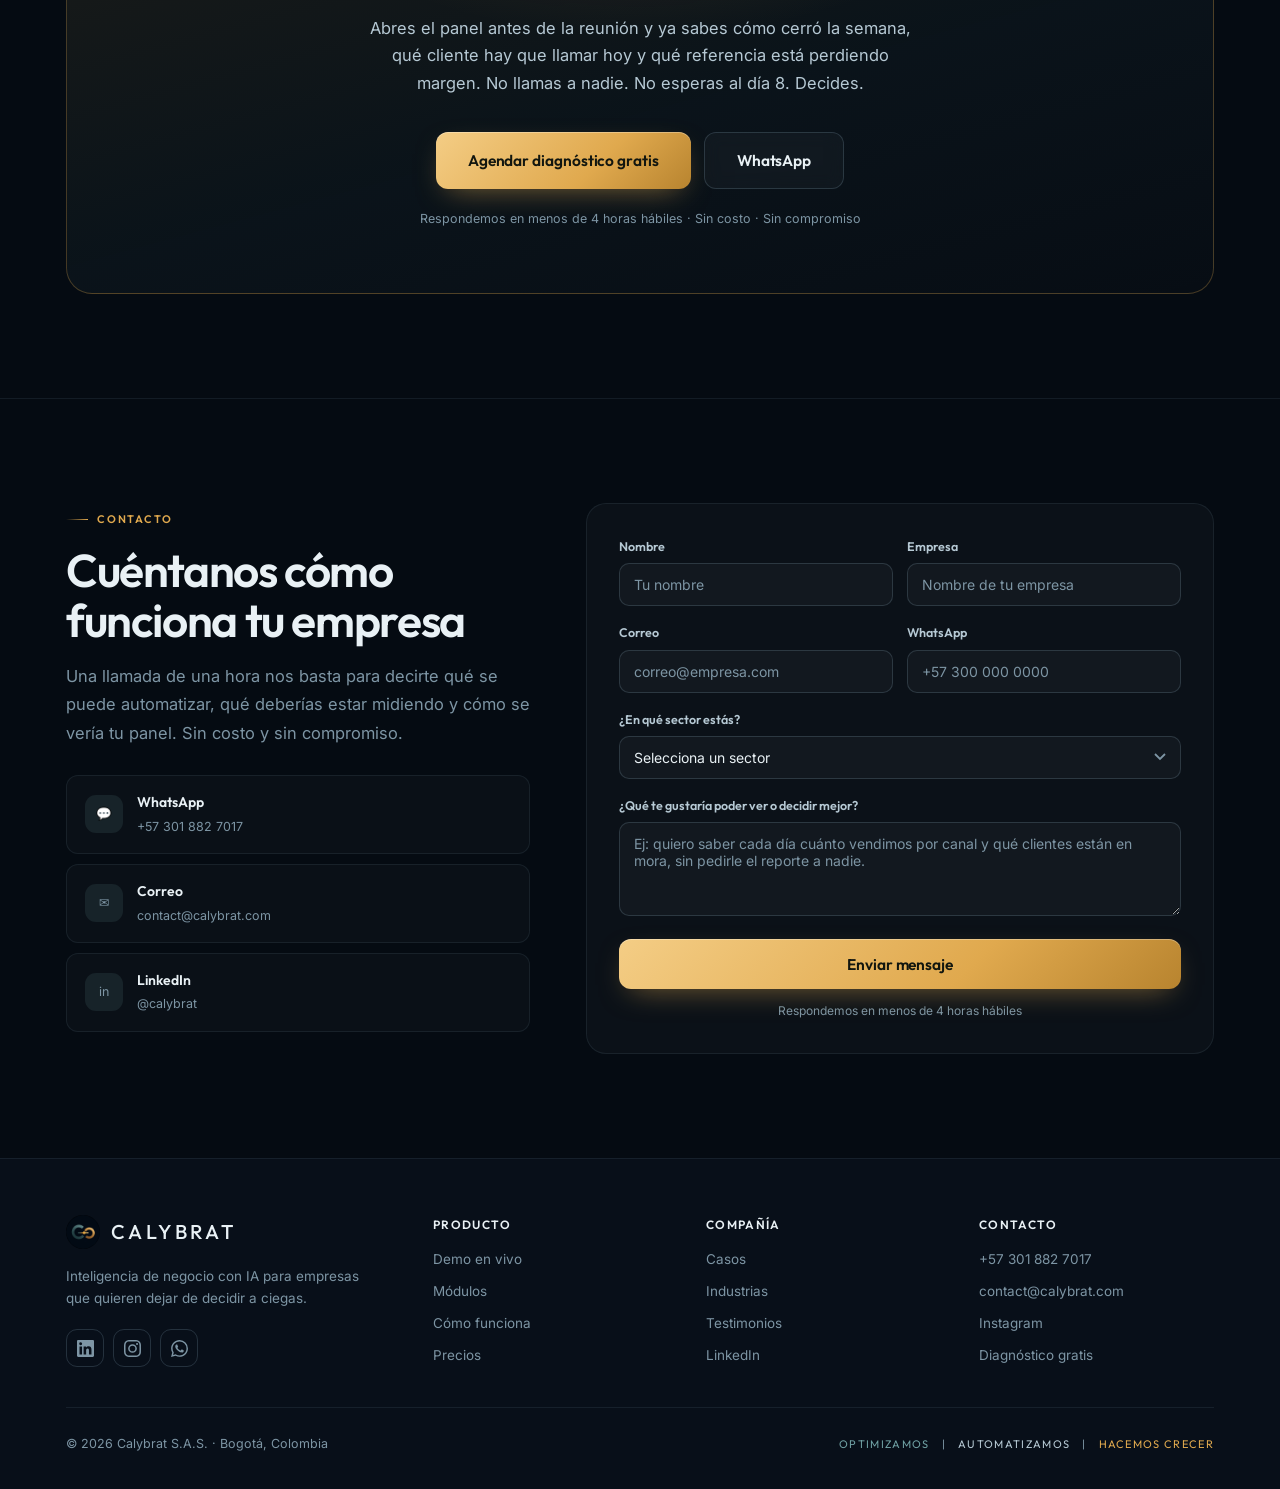
==== commit d830a2c6: "Fix narrative flow and duplicate messaging in the tabbed structure - Move "El problema" back out of " ====
--- a/index.html
+++ b/index.html
@@ -575,11 +575,48 @@
 </section>
 
 <!-- ══ LIVE STUDIO ══════════════════════════════════════════════ -->
+<!-- ══ PROBLEM ══════════════════════════════════════════════════ -->
+<section class="sec" id="problema">
+  <div class="wrap split">
+    <div class="rv">
+      <span class="lbl" data-i18n="p_lbl">El problema real</span>
+      <h2 class="h2" data-i18n-html="p_h2">El dato existe.<br>Simplemente <span class="gold">no llega a tiempo</span>.</h2>
+      <p class="quote-blk" data-i18n="p_quote">"No está bien que en 2026 un gerente tenga que esperar hasta el día 8 del mes siguiente para saber cómo cerró el mes anterior."</p>
+      <div class="plist">
+        <div class="pi"><div class="pi-i">📊</div><div><strong class="pi-t" data-i18n="p1_t">Excel que envejece solo</strong><span class="pi-d" data-i18n="p1_d">Alguien lo actualiza los lunes — si le queda tiempo. Para el miércoles nadie sabe si la cifra sigue siendo real.</span></div></div>
+        <div class="pi"><div class="pi-i">📱</div><div><strong class="pi-t" data-i18n="p2_t">Datos repartidos en cinco lugares</strong><span class="pi-d" data-i18n="p2_d">El software contable, la hoja de bodega, el CRM, el grupo de WhatsApp y la cabeza del jefe de planta. Ninguno se habla con el otro.</span></div></div>
+        <div class="pi"><div class="pi-i">🕐</div><div><strong class="pi-t" data-i18n="p3_t">Reportes que llegan tarde</strong><span class="pi-d" data-i18n="p3_d">El cierre sale el día 8. Para entonces ya tomaste tres decisiones con información vieja.</span></div></div>
+        <div class="pi"><div class="pi-i">💸</div><div><strong class="pi-t" data-i18n="p4_t">Un analista de datos cuesta demasiado</strong><span class="pi-d" data-i18n="p4_d">Un buen perfil de BI son varios millones al mes más herramientas. Para la mayoría de empresas simplemente no da la cuenta.</span></div></div>
+      </div>
+    </div>
+    <div class="rv">
+      <div class="frame">
+        <div class="frame-top">
+          <div class="fdots"><i class="fdot" style="background:#e5616b"></i><i class="fdot" style="background:#e0a94e"></i><i class="fdot" style="background:#4ec98a"></i></div>
+          <div class="furl" data-i18n="p_after">Con Calybrat</div>
+          <div class="flive"><span class="pulse"></span>LIVE</div>
+        </div>
+        <div style="padding:18px">
+          <div class="mini-kpis" style="grid-template-columns:1fr 1fr">
+            <div class="mk"><div class="mk-l" data-i18n="k_today">Ventas hoy</div><div class="mk-v g">$18.4M</div><div class="mk-d d-ok" data-i18n="k_today_d">↑ 8% vs ayer · corte 4:02 p.m.</div></div>
+            <div class="mk"><div class="mk-l" data-i18n="k_ar">Cartera vencida</div><div class="mk-v e">$11M</div><div class="mk-d d-err" data-i18n="k_ar_d2">3 clientes · más de 30 días</div></div>
+          </div>
+          <div style="display:flex;flex-direction:column;gap:11px;margin-top:16px">
+            <div class="msg mq" data-i18n="ab_q1">¿Cuál fue nuestro mejor mes del año y por qué?</div>
+            <div class="msg ma" data-i18n-html="ab_a1">Marzo, con <span class="num">$487M</span> y margen del <span class="num">24.1%</span>. El driver fue Almacenes La 14: <span class="pos">+$62M</span> frente a febrero, casi todo en la línea de aceites. Ojo: ese mes también fue el de menor devolución del año (1.2%).</div>
+            <div class="msg mq" data-i18n="ab_q2">¿Y qué debería preocuparme esta semana?</div>
+            <div class="msg ma" data-i18n-html="ab_a2">Dos cosas. <b>1)</b> La Villa del Norte lleva <span class="neg">62 días</span> sin pagar $3.1M y sigue comprando a crédito. <b>2)</b> Catalizador A12 está al 17% — con el consumo actual se acaba en <span class="neg">6 días</span> y el proveedor tarda 9.</div>
+          </div>
+        </div>
+      </div>
+    </div>
+  </div>
+</section>
+
 <section class="sec studio tabsec" id="explora">
   <div class="wrap tabbar-wrap">
     <div class="tabbar" id="tabBar">
       <button class="tabbtn on" data-tab="studio" data-i18n="tab_studio">Demo en vivo</button>
-      <button class="tabbtn" data-tab="problema" data-i18n="tab_problema">El problema</button>
       <button class="tabbtn" data-tab="producto" data-i18n="tab_producto">Cómo funciona</button>
       <button class="tabbtn" data-tab="modulos" data-i18n="tab_modulos">Módulos</button>
       <button class="tabbtn" data-tab="casos" data-i18n="tab_casos">Casos</button>
@@ -666,44 +703,6 @@
   </div>
   </div>
 
-  <!-- ══ PROBLEM ══════════════════════════════════════════════════ -->
-  <div class="tabpanel" data-tab="problema" id="problema" hidden>
-  <div class="wrap split">
-    <div class="rv">
-      <span class="lbl" data-i18n="p_lbl">El problema real</span>
-      <h2 class="h2" data-i18n-html="p_h2">El dato existe.<br>Simplemente <span class="gold">no llega a tiempo</span>.</h2>
-      <p class="quote-blk" data-i18n="p_quote">"No está bien que en 2026 un gerente tenga que esperar hasta el día 8 del mes siguiente para saber cómo cerró el mes anterior."</p>
-      <div class="plist">
-        <div class="pi"><div class="pi-i">📊</div><div><strong class="pi-t" data-i18n="p1_t">Excel que envejece solo</strong><span class="pi-d" data-i18n="p1_d">Alguien lo actualiza los lunes — si le queda tiempo. Para el miércoles nadie sabe si la cifra sigue siendo real.</span></div></div>
-        <div class="pi"><div class="pi-i">📱</div><div><strong class="pi-t" data-i18n="p2_t">Datos repartidos en cinco lugares</strong><span class="pi-d" data-i18n="p2_d">El software contable, la hoja de bodega, el CRM, el grupo de WhatsApp y la cabeza del jefe de planta. Ninguno se habla con el otro.</span></div></div>
-        <div class="pi"><div class="pi-i">🕐</div><div><strong class="pi-t" data-i18n="p3_t">Reportes que llegan tarde</strong><span class="pi-d" data-i18n="p3_d">El cierre sale el día 8. Para entonces ya tomaste tres decisiones con información vieja.</span></div></div>
-        <div class="pi"><div class="pi-i">💸</div><div><strong class="pi-t" data-i18n="p4_t">Un analista de datos cuesta demasiado</strong><span class="pi-d" data-i18n="p4_d">Un buen perfil de BI son varios millones al mes más herramientas. Para la mayoría de empresas simplemente no da la cuenta.</span></div></div>
-      </div>
-    </div>
-    <div class="rv">
-      <div class="frame">
-        <div class="frame-top">
-          <div class="fdots"><i class="fdot" style="background:#e5616b"></i><i class="fdot" style="background:#e0a94e"></i><i class="fdot" style="background:#4ec98a"></i></div>
-          <div class="furl" data-i18n="p_after">Con Calybrat</div>
-          <div class="flive"><span class="pulse"></span>LIVE</div>
-        </div>
-        <div style="padding:18px">
-          <div class="mini-kpis" style="grid-template-columns:1fr 1fr">
-            <div class="mk"><div class="mk-l" data-i18n="k_today">Ventas hoy</div><div class="mk-v g">$18.4M</div><div class="mk-d d-ok" data-i18n="k_today_d">↑ 8% vs ayer · corte 4:02 p.m.</div></div>
-            <div class="mk"><div class="mk-l" data-i18n="k_ar">Cartera vencida</div><div class="mk-v e">$11M</div><div class="mk-d d-err" data-i18n="k_ar_d2">3 clientes · más de 30 días</div></div>
-          </div>
-          <div style="display:flex;flex-direction:column;gap:11px;margin-top:16px">
-            <div class="msg mq" data-i18n="ab_q1">¿Cuál fue nuestro mejor mes del año y por qué?</div>
-            <div class="msg ma" data-i18n-html="ab_a1">Marzo, con <span class="num">$487M</span> y margen del <span class="num">24.1%</span>. El driver fue Almacenes La 14: <span class="pos">+$62M</span> frente a febrero, casi todo en la línea de aceites. Ojo: ese mes también fue el de menor devolución del año (1.2%).</div>
-            <div class="msg mq" data-i18n="ab_q2">¿Y qué debería preocuparme esta semana?</div>
-            <div class="msg ma" data-i18n-html="ab_a2">Dos cosas. <b>1)</b> La Villa del Norte lleva <span class="neg">62 días</span> sin pagar $3.1M y sigue comprando a crédito. <b>2)</b> Catalizador A12 está al 17% — con el consumo actual se acaba en <span class="neg">6 días</span> y el proveedor tarda 9.</div>
-          </div>
-        </div>
-      </div>
-    </div>
-  </div>
-  </div>
-
   <!-- ══ HOW IT WORKS ═════════════════════════════════════════════ -->
   <div class="tabpanel" data-tab="producto" id="producto" hidden>
   <div class="wrap">
@@ -805,7 +804,7 @@
     <div class="mets rv" style="border-radius:0;border-left:none;border-right:none;border-top:none">
       <div class="met"><span class="met-n"><span class="count" data-target="48">48</span>h</span><span class="met-s" data-i18n="me1_s">Del diagnóstico al panel</span><span class="met-d" data-i18n="me1_d">funcionando con datos reales</span></div>
       <div class="met"><span class="met-n c"><span class="count" data-target="15">15</span>+</span><span class="met-s" data-i18n="me2_s">Módulos disponibles</span><span class="met-d" data-i18n="me2_d">más los que construyamos para ti</span></div>
-      <div class="met"><span class="met-n"><span class="count" data-target="7">7</span></span><span class="met-s" data-i18n="me3_s">Industrias implementadas</span><span class="met-d" data-i18n="me3_d">de manufactura a hotelería</span></div>
+      <div class="met"><span class="met-n"><span class="count" data-target="9">9</span></span><span class="met-s" data-i18n="me3_s">Industrias implementadas</span><span class="met-d" data-i18n="me3_d">de manufactura a hotelería</span></div>
       <div class="met"><span class="met-n c">24/7</span><span class="met-s" data-i18n="me4_s">El agente no descansa</span><span class="met-d" data-i18n="me4_d">responde a cualquier hora</span></div>
     </div>
   </div>
@@ -843,11 +842,6 @@
       <h2 class="h2" data-i18n="g_h2">Tu guía, no tu proveedor de software</h2>
       <p class="sub" data-i18n="g_p1">Sabemos lo que se siente gerenciar sin datos reales: el cierre llega tarde, el informe que pediste ya está desactualizado y aun así tienes que decidir. No es falta de dedicación — es falta de las herramientas correctas.</p>
       <p class="sub" data-i18n="g_p2">Por eso construimos Calybrat: para que una empresa mediana tenga el mismo nivel de inteligencia de negocio que antes solo podían pagar las grandes.</p>
-      <div class="creds">
-        <div class="cr"><strong>48h</strong><span data-i18n="cr1">para tener tu panel vivo</span></div>
-        <div class="cr"><strong>0</strong><span data-i18n="cr2">costo del diagnóstico</span></div>
-        <div class="cr"><strong>24/7</strong><span data-i18n="cr3">disponibilidad del agente</span></div>
-      </div>
     </div>
     <div class="pledge rv">
       <div class="pg"><div class="pg-i">🎯</div><div><div class="pg-t" data-i18n="gp1_t">Empezamos con un piloto</div><div class="pg-d" data-i18n="gp1_d">No te pedimos que confíes sin ver resultados. Datos reales, entregable concreto, antes de cualquier compromiso largo.</div></div></div>
@@ -2086,7 +2080,7 @@
   if (keep) sel.value = keep;
 }
 
-const TAB_IDS = ['studio','problema','producto','modulos','casos','industrias'];
+const TAB_IDS = ['studio','producto','modulos','casos','industrias'];
 
 /* switch the visible panel inside the merged #explora tab section */
 function showTab(name){
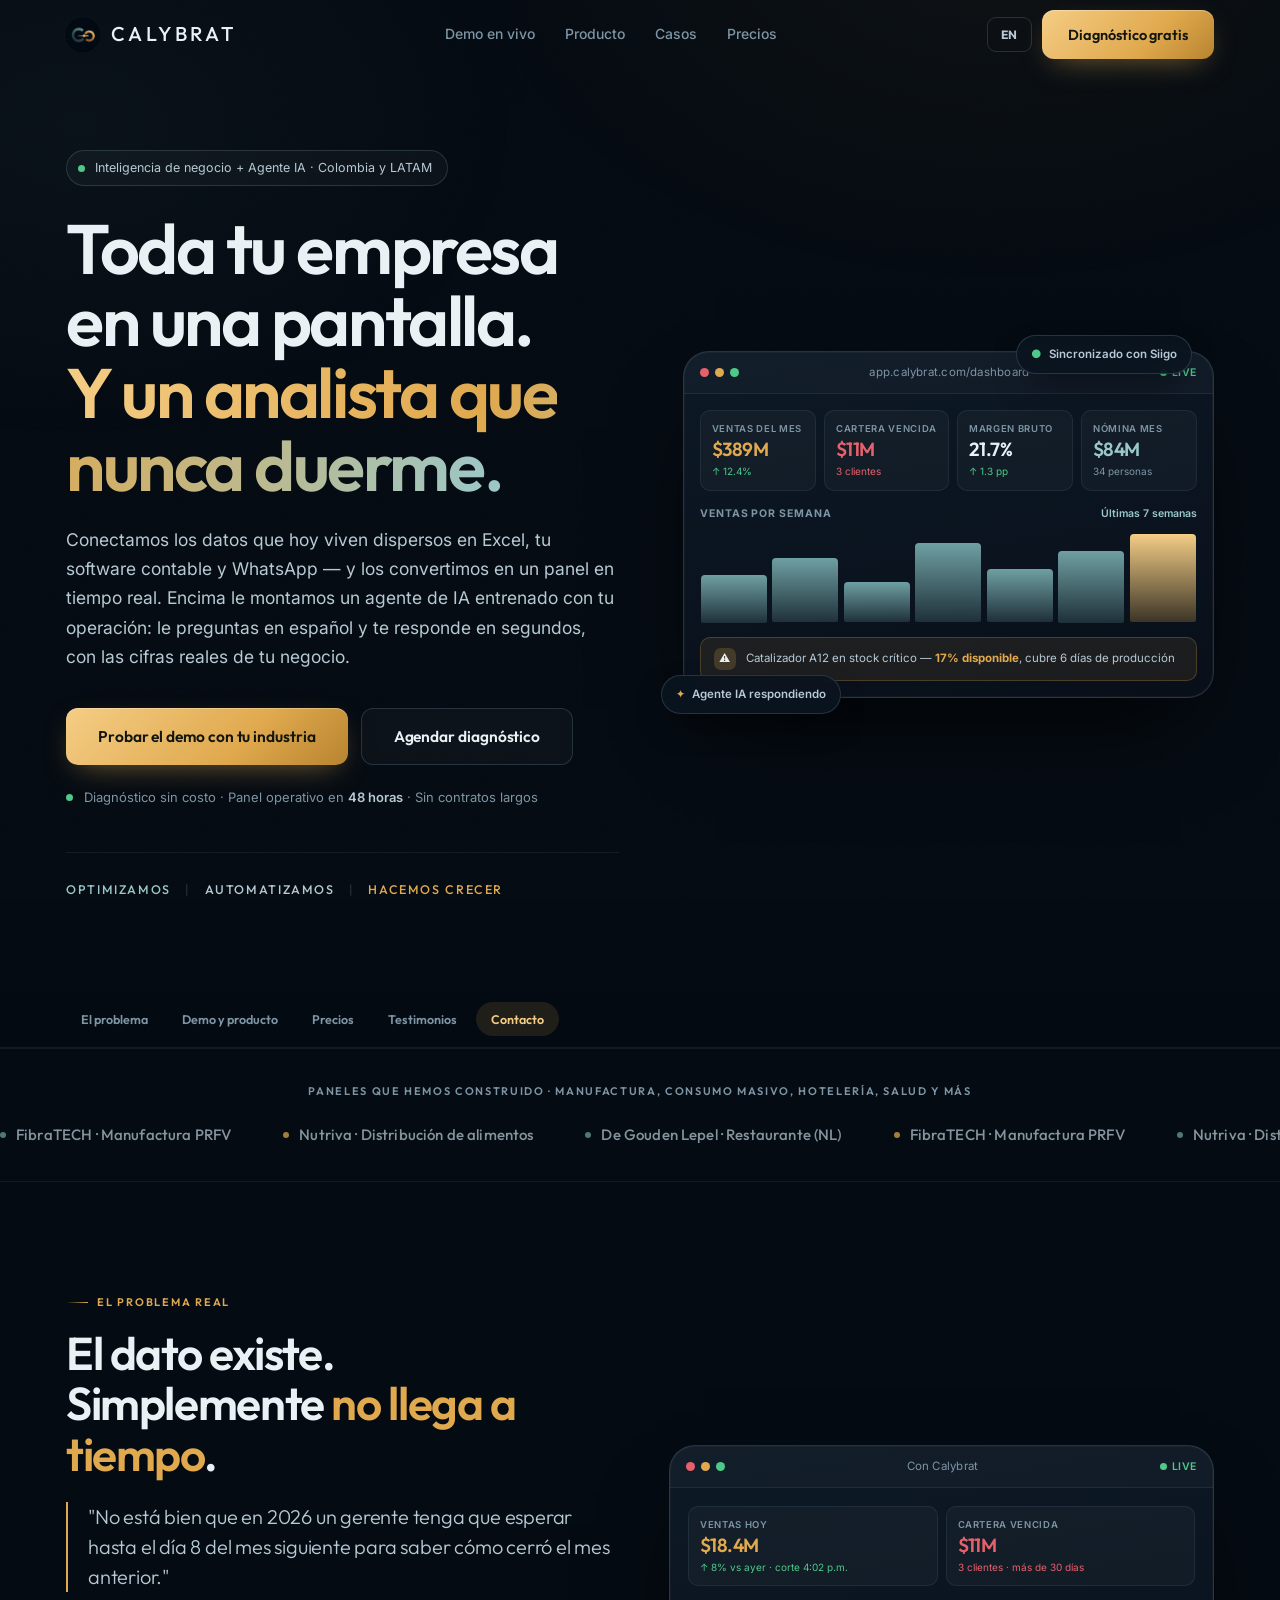
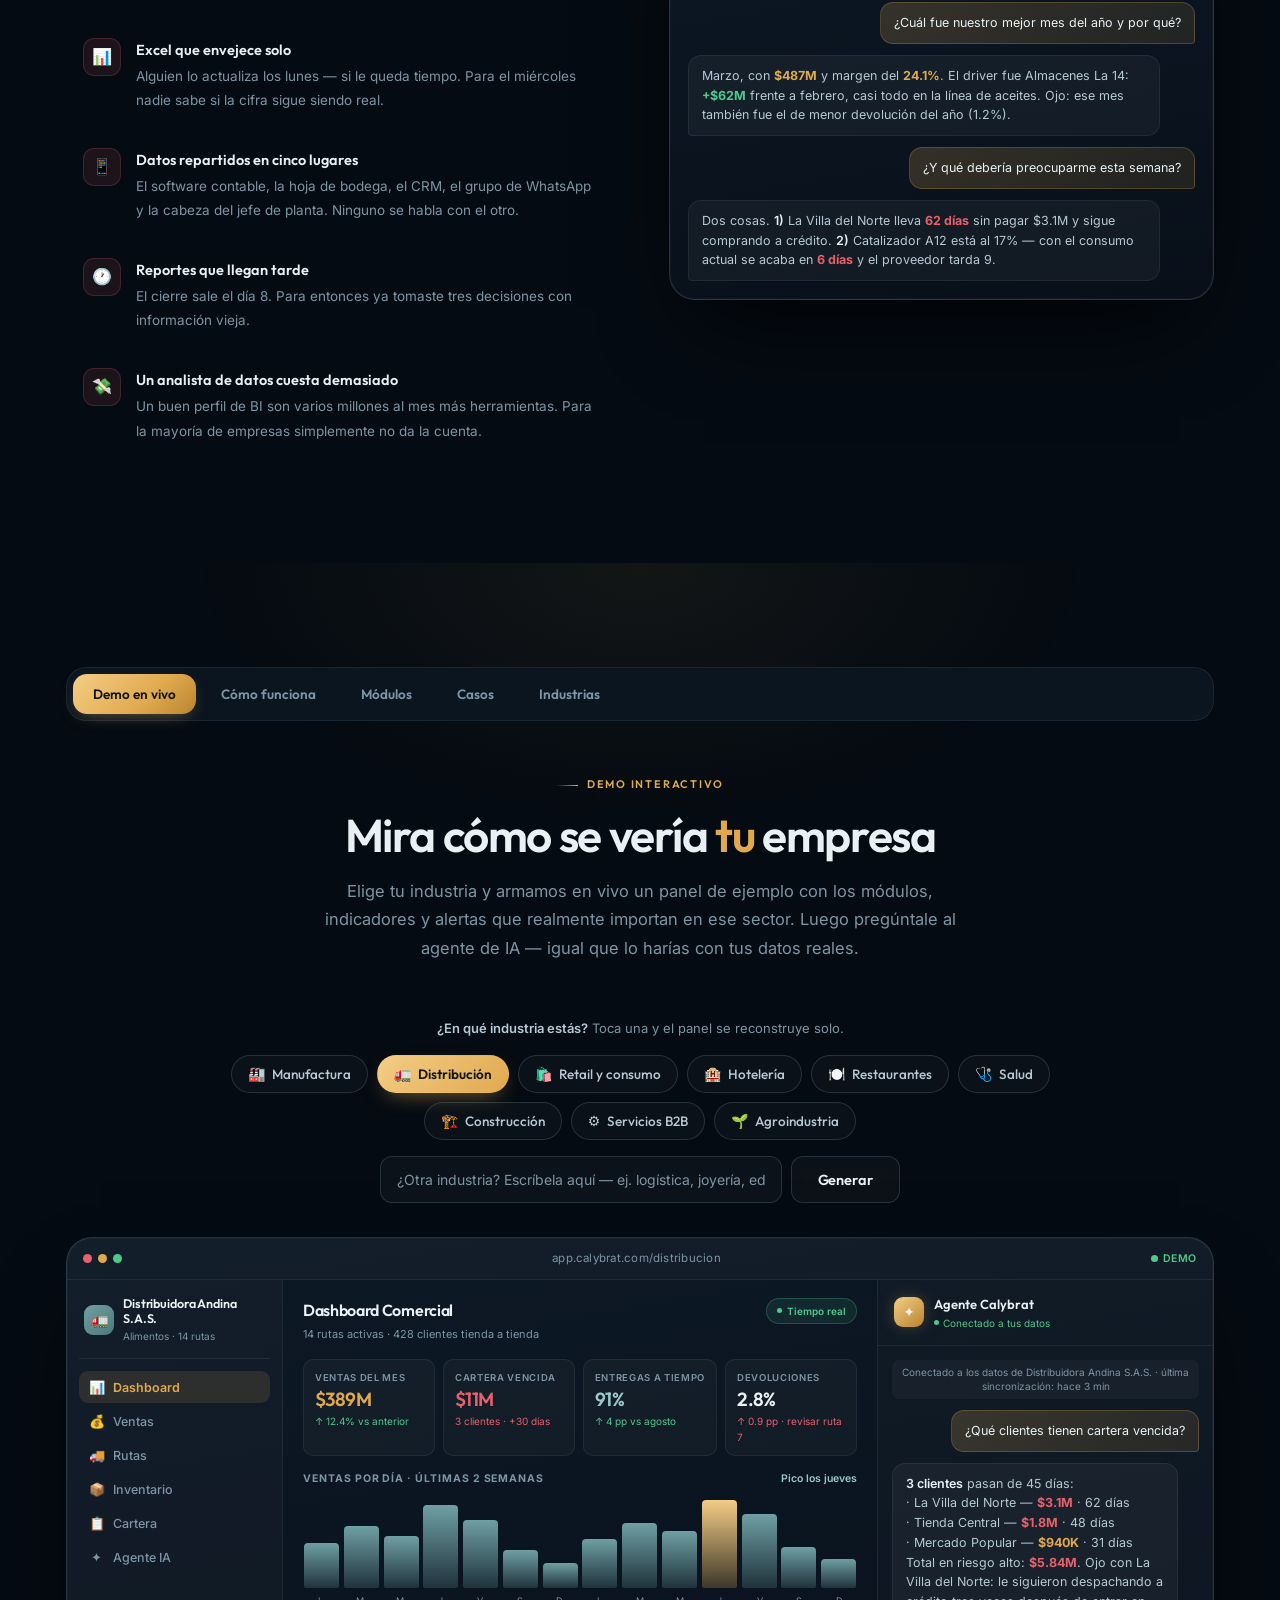
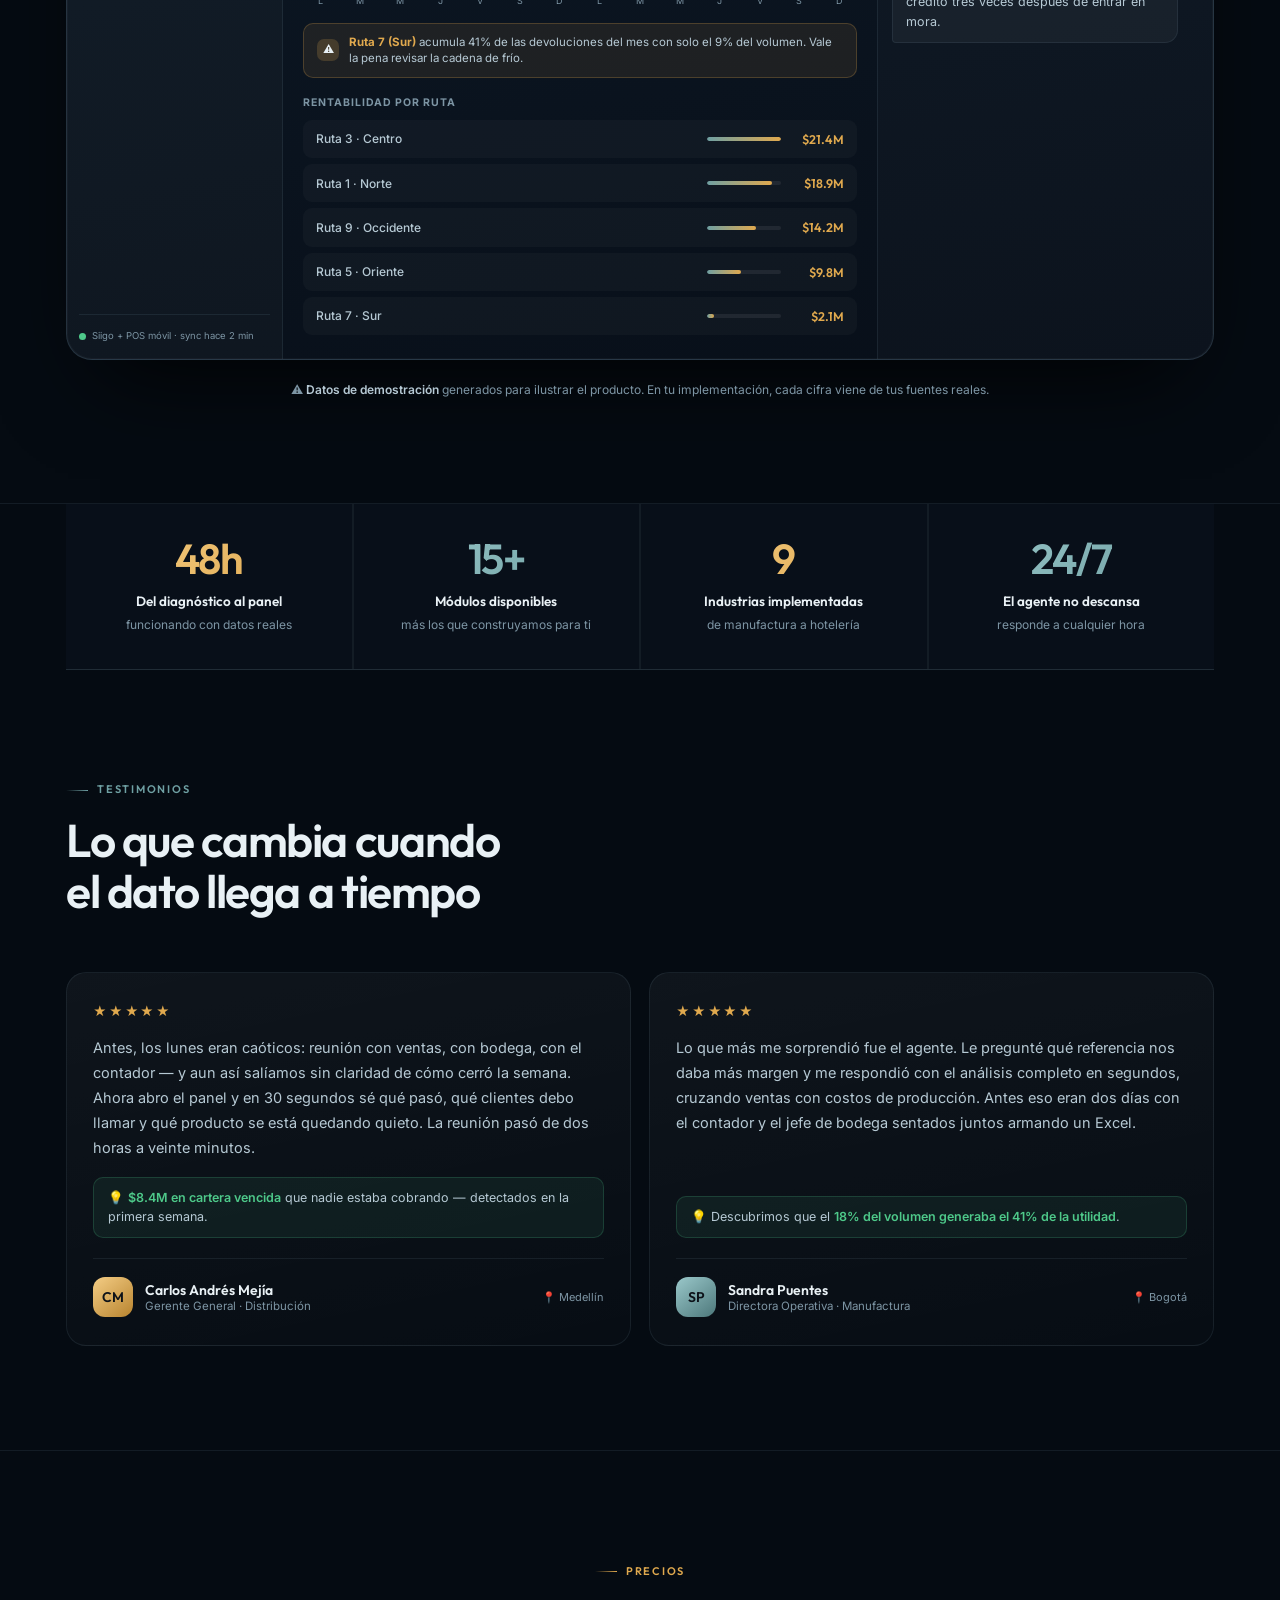
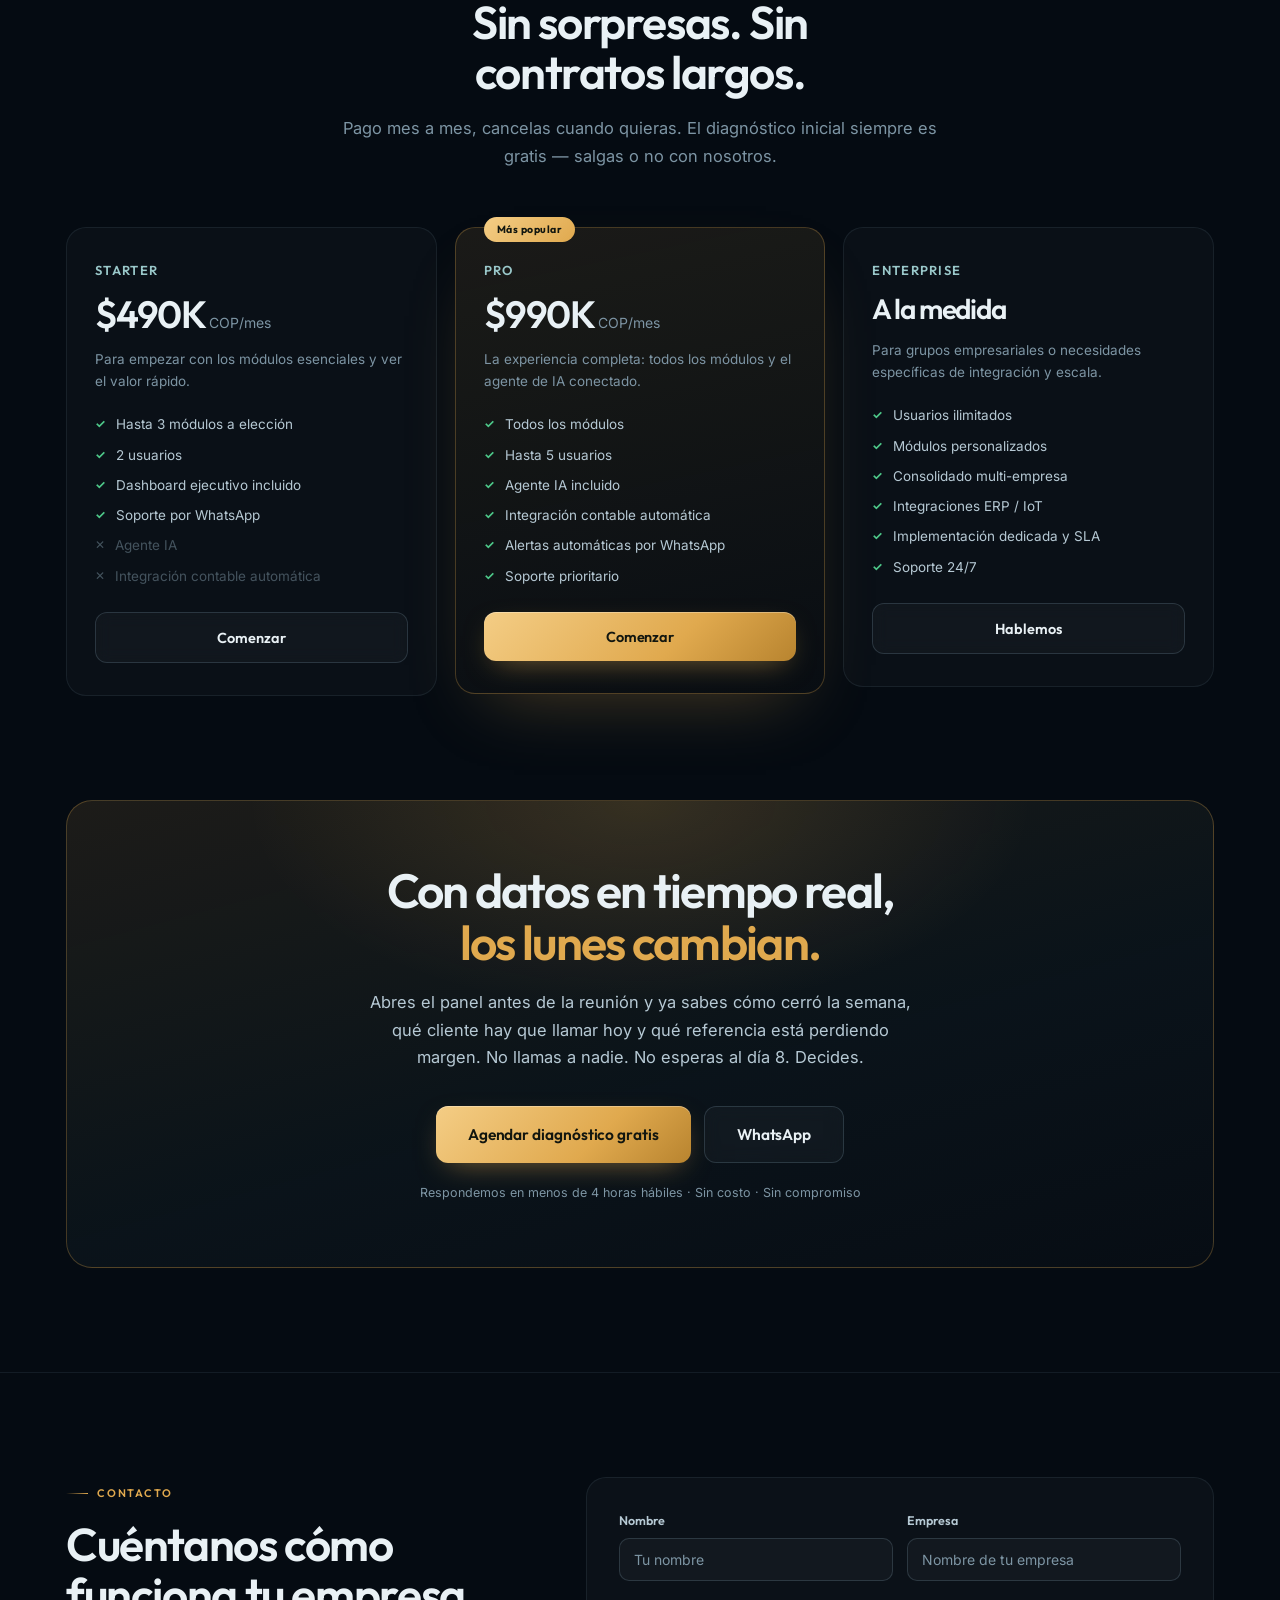
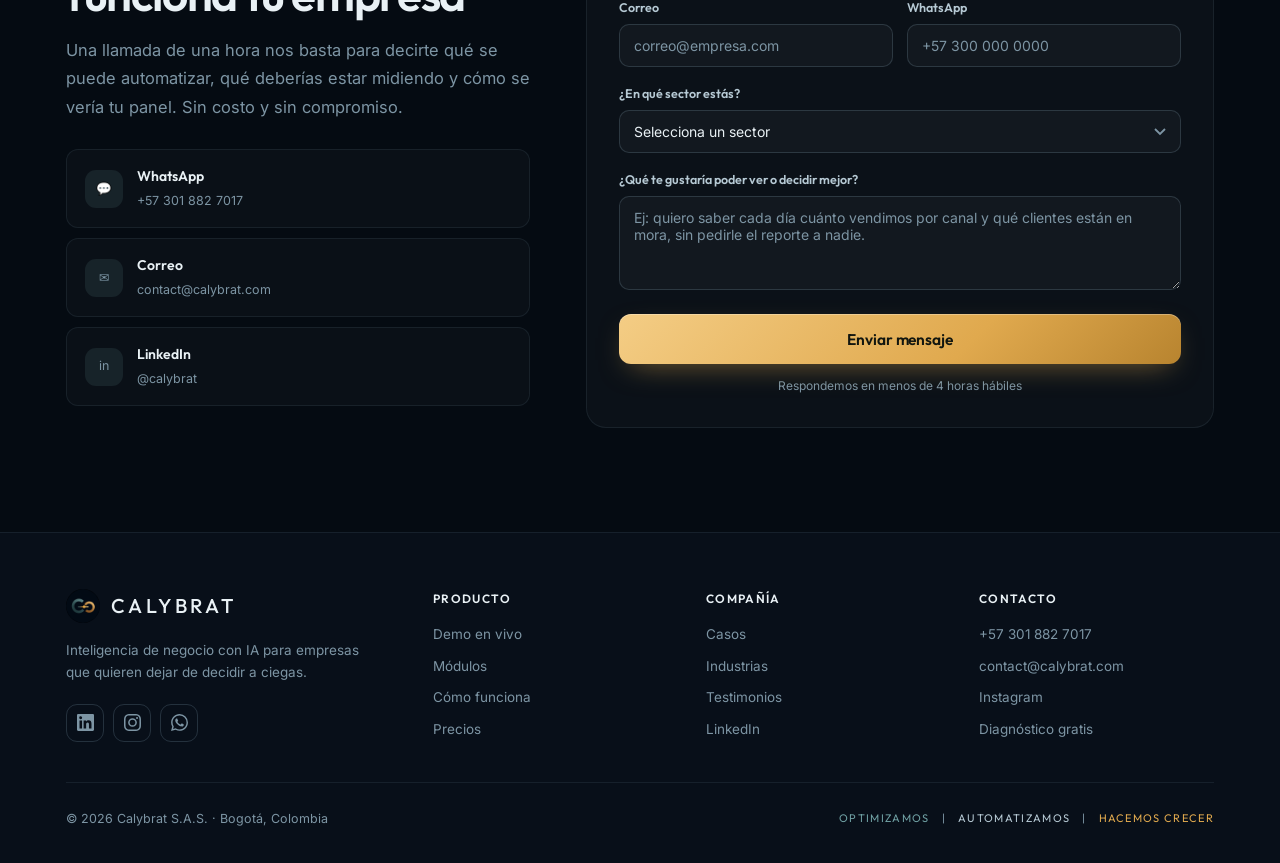
==== commit 7315862f: "Add a sticky scroll-spy sub-nav and fold Pledge into the product tab Researched current best-in-clas" ====
--- a/index.html
+++ b/index.html
@@ -113,6 +113,15 @@
 .nav{position:fixed;top:0;left:0;right:0;z-index:200;height:70px;transition:background .35s,border-color .35s,backdrop-filter .35s;border-bottom:1px solid transparent}
 .nav.on{background:rgba(5,11,18,.78);backdrop-filter:blur(20px) saturate(1.4);border-bottom-color:var(--line)}
 .nav-in{height:100%;display:flex;align-items:center;justify-content:space-between;gap:20px}
+
+/* Sticky scroll-spy sub-nav: lets people jump straight to a section
+   instead of scrolling a long page linearly. */
+.subnav{position:sticky;top:70px;z-index:150;background:rgba(5,11,18,.92);backdrop-filter:blur(16px) saturate(1.3);border-bottom:1px solid var(--line)}
+.subnav-in{display:flex;gap:4px;overflow-x:auto;scrollbar-width:none;padding:11px 26px}
+.subnav-in::-webkit-scrollbar{display:none}
+.sn-lk{flex-shrink:0;font-family:var(--fd);font-size:12.5px;font-weight:600;color:var(--m);padding:7px 15px;border-radius:100px;transition:all .18s var(--ease);white-space:nowrap}
+.sn-lk:hover{color:var(--t)}
+.sn-lk.on{background:var(--gold-t);color:var(--gold-b)}
 .logo{display:flex;align-items:center;gap:11px;font-family:var(--fd);font-size:20px;font-weight:500;letter-spacing:.17em;color:var(--t)}
 .logo .brand-mark{width:34px;height:34px}
 .nav-links{display:flex;align-items:center;gap:30px}
@@ -568,6 +577,17 @@
   </div>
 </section>
 
+<!-- ══ SUBNAV (sticky scroll-spy) ═══════════════════════════════ -->
+<div class="subnav" id="subnav">
+  <div class="wrap subnav-in">
+    <a href="#problema" class="sn-lk" data-spy="problema" data-i18n="sn_problem">El problema</a>
+    <a href="#explora" class="sn-lk" data-spy="explora" data-i18n="sn_demo">Demo y producto</a>
+    <a href="#precios" class="sn-lk" data-spy="precios" data-i18n="n_pri">Precios</a>
+    <a href="#testimonios" class="sn-lk" data-spy="testimonios" data-i18n="te_lbl">Testimonios</a>
+    <a href="#contacto" class="sn-lk" data-spy="contacto" data-i18n="sn_contact">Contacto</a>
+  </div>
+</div>
+
 <!-- ══ TRUST ════════════════════════════════════════════════════ -->
 <section class="trust">
   <div class="trust-l" data-i18n="t_lbl">Paneles que hemos construido · manufactura, consumo masivo, hotelería, salud y más</div>
@@ -728,6 +748,21 @@
         <div style="font-size:12px;color:var(--m)" data-i18n="f_cost_b">desde, al mes</div>
       </div>
     </div>
+
+    <div class="split" style="margin-top:72px">
+      <div class="rv">
+        <span class="lbl" data-i18n="g_lbl">Cómo trabajamos</span>
+        <h2 class="h2" data-i18n="g_h2">Tu guía, no tu proveedor de software</h2>
+        <p class="sub" data-i18n="g_p1">Sabemos lo que se siente gerenciar sin datos reales: el cierre llega tarde, el informe que pediste ya está desactualizado y aun así tienes que decidir. No es falta de dedicación — es falta de las herramientas correctas.</p>
+        <p class="sub" data-i18n="g_p2">Por eso construimos Calybrat: para que una empresa mediana tenga el mismo nivel de inteligencia de negocio que antes solo podían pagar las grandes.</p>
+      </div>
+      <div class="pledge rv">
+        <div class="pg"><div class="pg-i">🎯</div><div><div class="pg-t" data-i18n="gp1_t">Empezamos con un piloto</div><div class="pg-d" data-i18n="gp1_d">No te pedimos que confíes sin ver resultados. Datos reales, entregable concreto, antes de cualquier compromiso largo.</div></div></div>
+        <div class="pg"><div class="pg-i">🔓</div><div><div class="pg-t" data-i18n="gp2_t">Sin dependencia técnica</div><div class="pg-d" data-i18n="gp2_d">No construimos algo que solo nosotros entendemos. Tu equipo recibe la herramienta y el criterio para usarla sin nosotros al lado.</div></div></div>
+        <div class="pg"><div class="pg-i">🔒</div><div><div class="pg-t" data-i18n="gp3_t">Tus datos siguen siendo tuyos</div><div class="pg-d" data-i18n="gp3_d">Accesos controlados por usuario, nada se comparte con terceros y puedes exportar tu información cuando quieras.</div></div></div>
+        <div class="pg"><div class="pg-i">🇨🇴</div><div><div class="pg-t" data-i18n="gp4_t">Construido para el contexto local</div><div class="pg-d" data-i18n="gp4_d">Nómina con prestaciones, DIAN, retenciones, cartera a 30/60/90. No adaptamos software extranjero: lo construimos para acá.</div></div></div>
+      </div>
+    </div>
   </div>
   </div>
 
@@ -830,24 +865,6 @@
         <div class="tc-hl" data-i18n-html="th2">💡 Descubrimos que el <b>18% del volumen generaba el 41% de la utilidad</b>.</div>
         <div class="tc-a"><div class="av c">SP</div><div><div class="av-n">Sandra Puentes</div><div class="av-r" data-i18n="tr2">Directora Operativa · Manufactura</div></div><div class="av-city">📍 Bogotá</div></div>
       </div>
-    </div>
-  </div>
-</section>
-
-<!-- ══ PLEDGE ═══════════════════════════════════════════════════ -->
-<section class="sec" style="border-top:1px solid var(--line)">
-  <div class="wrap split">
-    <div class="rv">
-      <span class="lbl" data-i18n="g_lbl">Cómo trabajamos</span>
-      <h2 class="h2" data-i18n="g_h2">Tu guía, no tu proveedor de software</h2>
-      <p class="sub" data-i18n="g_p1">Sabemos lo que se siente gerenciar sin datos reales: el cierre llega tarde, el informe que pediste ya está desactualizado y aun así tienes que decidir. No es falta de dedicación — es falta de las herramientas correctas.</p>
-      <p class="sub" data-i18n="g_p2">Por eso construimos Calybrat: para que una empresa mediana tenga el mismo nivel de inteligencia de negocio que antes solo podían pagar las grandes.</p>
-    </div>
-    <div class="pledge rv">
-      <div class="pg"><div class="pg-i">🎯</div><div><div class="pg-t" data-i18n="gp1_t">Empezamos con un piloto</div><div class="pg-d" data-i18n="gp1_d">No te pedimos que confíes sin ver resultados. Datos reales, entregable concreto, antes de cualquier compromiso largo.</div></div></div>
-      <div class="pg"><div class="pg-i">🔓</div><div><div class="pg-t" data-i18n="gp2_t">Sin dependencia técnica</div><div class="pg-d" data-i18n="gp2_d">No construimos algo que solo nosotros entendemos. Tu equipo recibe la herramienta y el criterio para usarla sin nosotros al lado.</div></div></div>
-      <div class="pg"><div class="pg-i">🔒</div><div><div class="pg-t" data-i18n="gp3_t">Tus datos siguen siendo tuyos</div><div class="pg-d" data-i18n="gp3_d">Accesos controlados por usuario, nada se comparte con terceros y puedes exportar tu información cuando quieras.</div></div></div>
-      <div class="pg"><div class="pg-i">🇨🇴</div><div><div class="pg-t" data-i18n="gp4_t">Construido para el contexto local</div><div class="pg-d" data-i18n="gp4_d">Nómina con prestaciones, DIAN, retenciones, cartera a 30/60/90. No adaptamos software extranjero: lo construimos para acá.</div></div></div>
     </div>
   </div>
 </section>
@@ -1776,6 +1793,7 @@
   n_demo:"Live demo", n_prod:"Product", n_cases:"Case studies", n_ind:"Industries",
   tab_studio:"Live demo", tab_problema:"The problem", tab_producto:"How it works",
   tab_modulos:"Modules", tab_casos:"Case studies", tab_industrias:"Industries",
+  sn_problem:"The problem", sn_demo:"Demo & product", sn_contact:"Contact",
   n_pri:"Pricing", n_mod:"Modules", n_cta:"Free assessment",
   /* hero */
   h_eye:"Business intelligence + AI agent · Colombia and LATAM",
@@ -2225,6 +2243,15 @@
   es.forEach(en=>{ if (en.isIntersecting){ countUp(en.target); cntObs.unobserve(en.target); } });
 }, {threshold:.6});
 
+/* sub-nav scroll-spy: highlight whichever tracked section is in view */
+const spyObs = new IntersectionObserver(es=>{
+  es.forEach(en=>{
+    if (!en.isIntersecting) return;
+    const id = en.target.id;
+    document.querySelectorAll('.sn-lk').forEach(a=>a.classList.toggle('on', a.dataset.spy === id));
+  });
+}, {rootMargin:'-45% 0px -50% 0px'});
+
 /* boot */
 document.addEventListener('DOMContentLoaded', ()=>{
   document.documentElement.style.setProperty('--logo', 'url([data-uri])');
@@ -2240,6 +2267,10 @@
 
   document.querySelectorAll('.rv').forEach(el=>revObs.observe(el));
   document.querySelectorAll('.count[data-target]').forEach(el=>cntObs.observe(el));
+  ['problema','explora','precios','testimonios','contacto'].forEach(id=>{
+    const el = document.getElementById(id);
+    if (el) spyObs.observe(el);
+  });
 
   /* nav */
   const nav = Q('#nav');
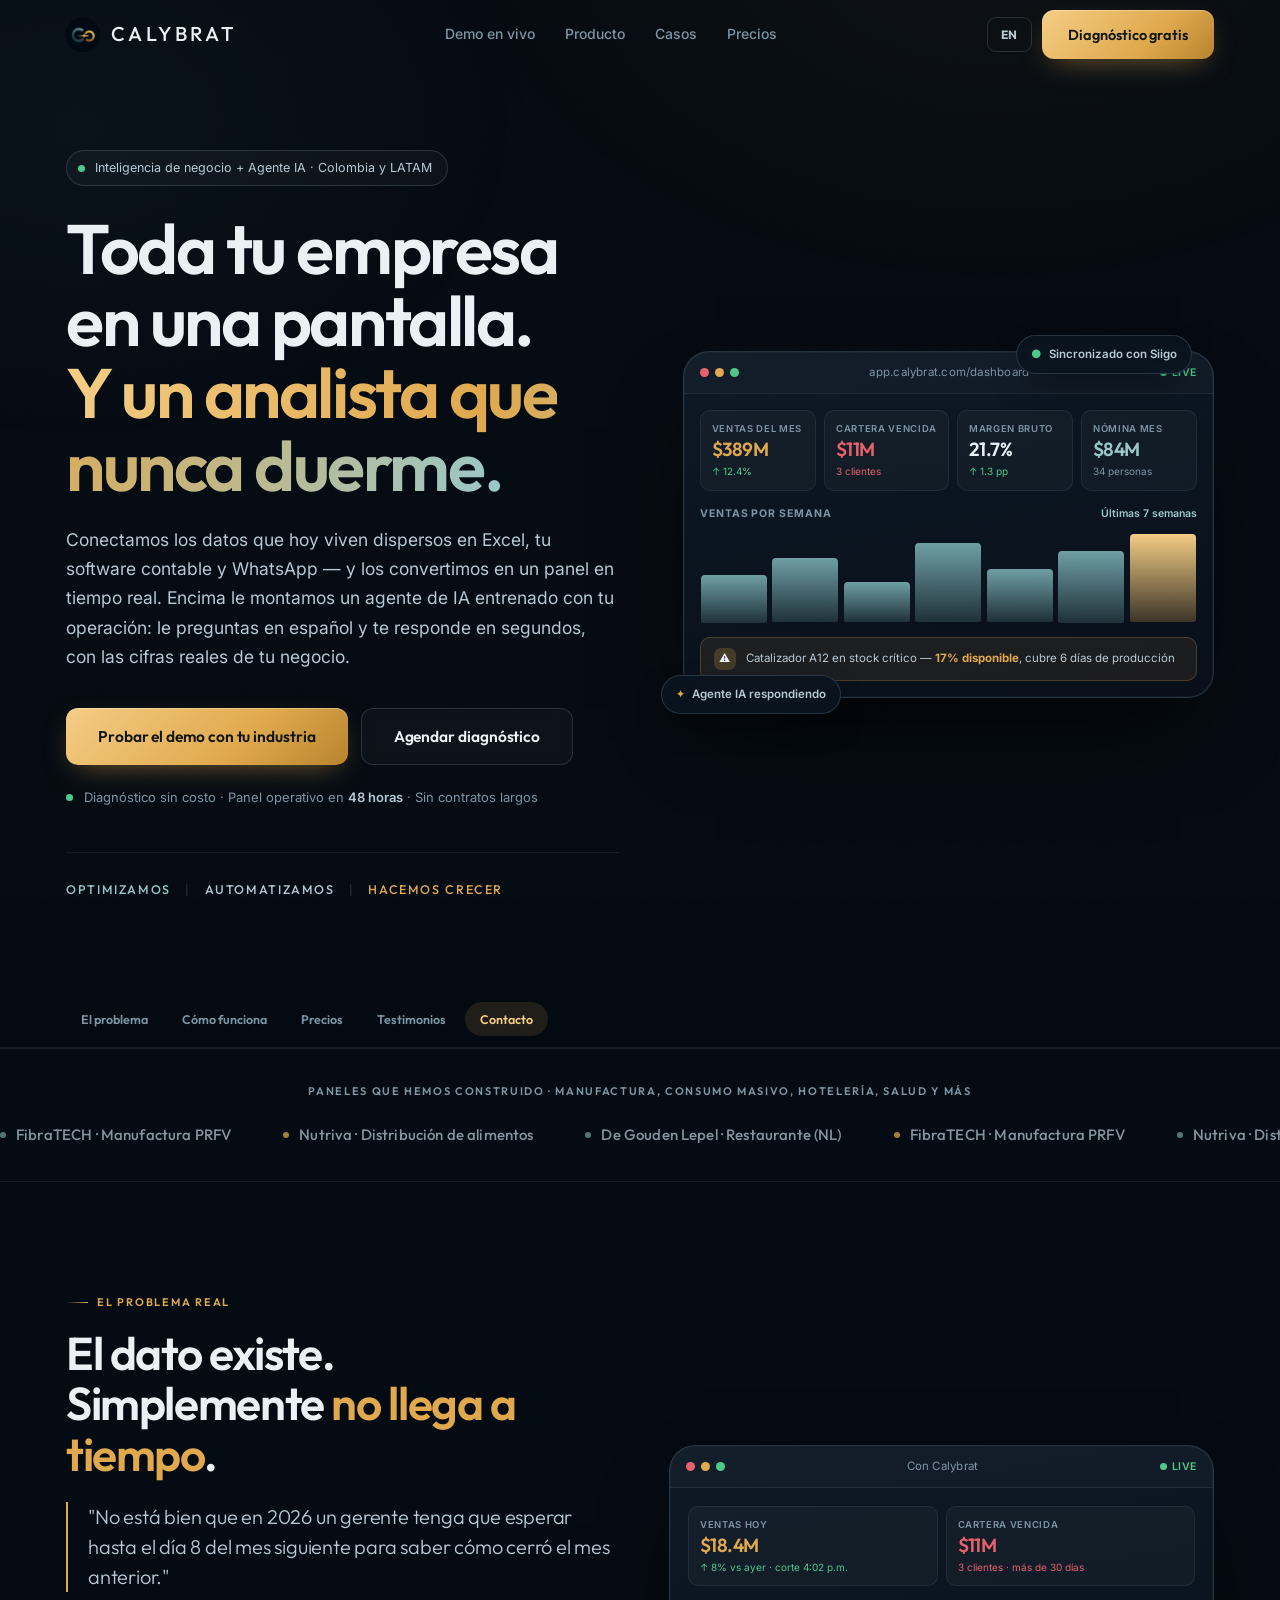
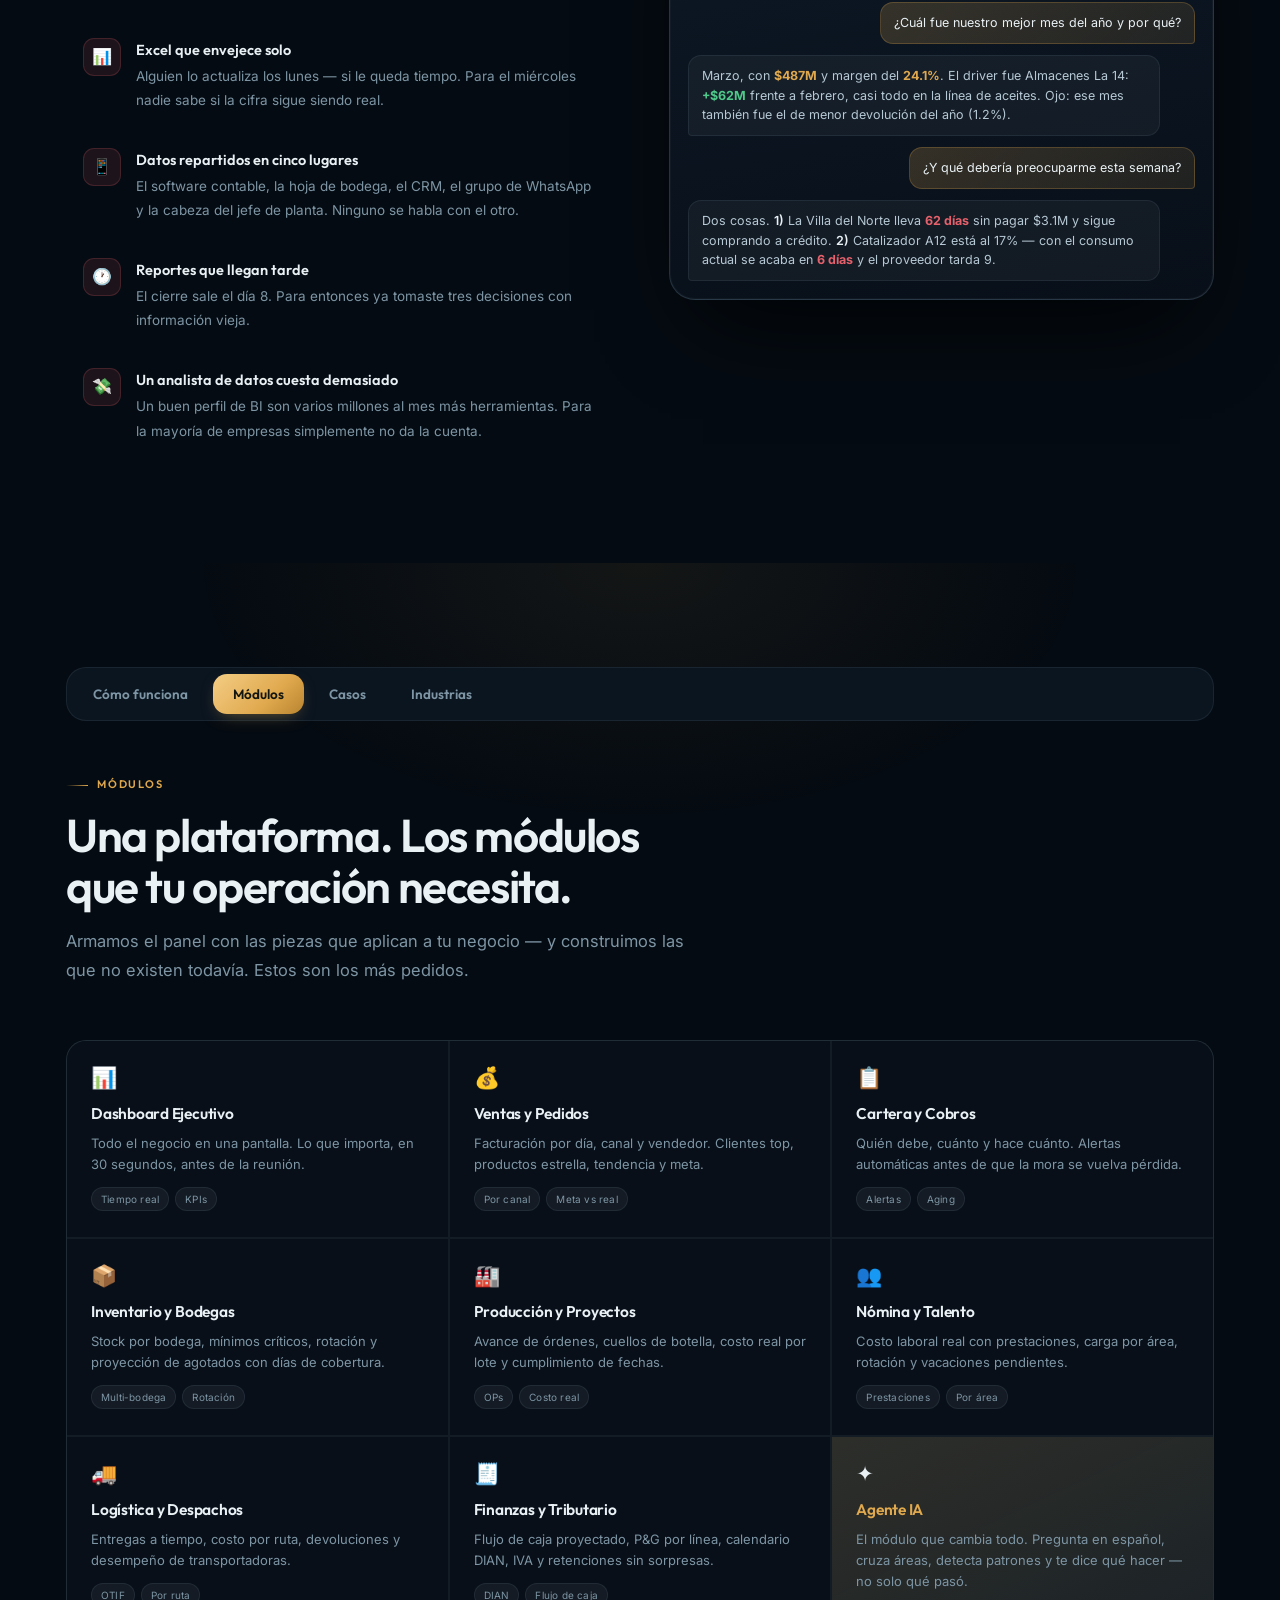
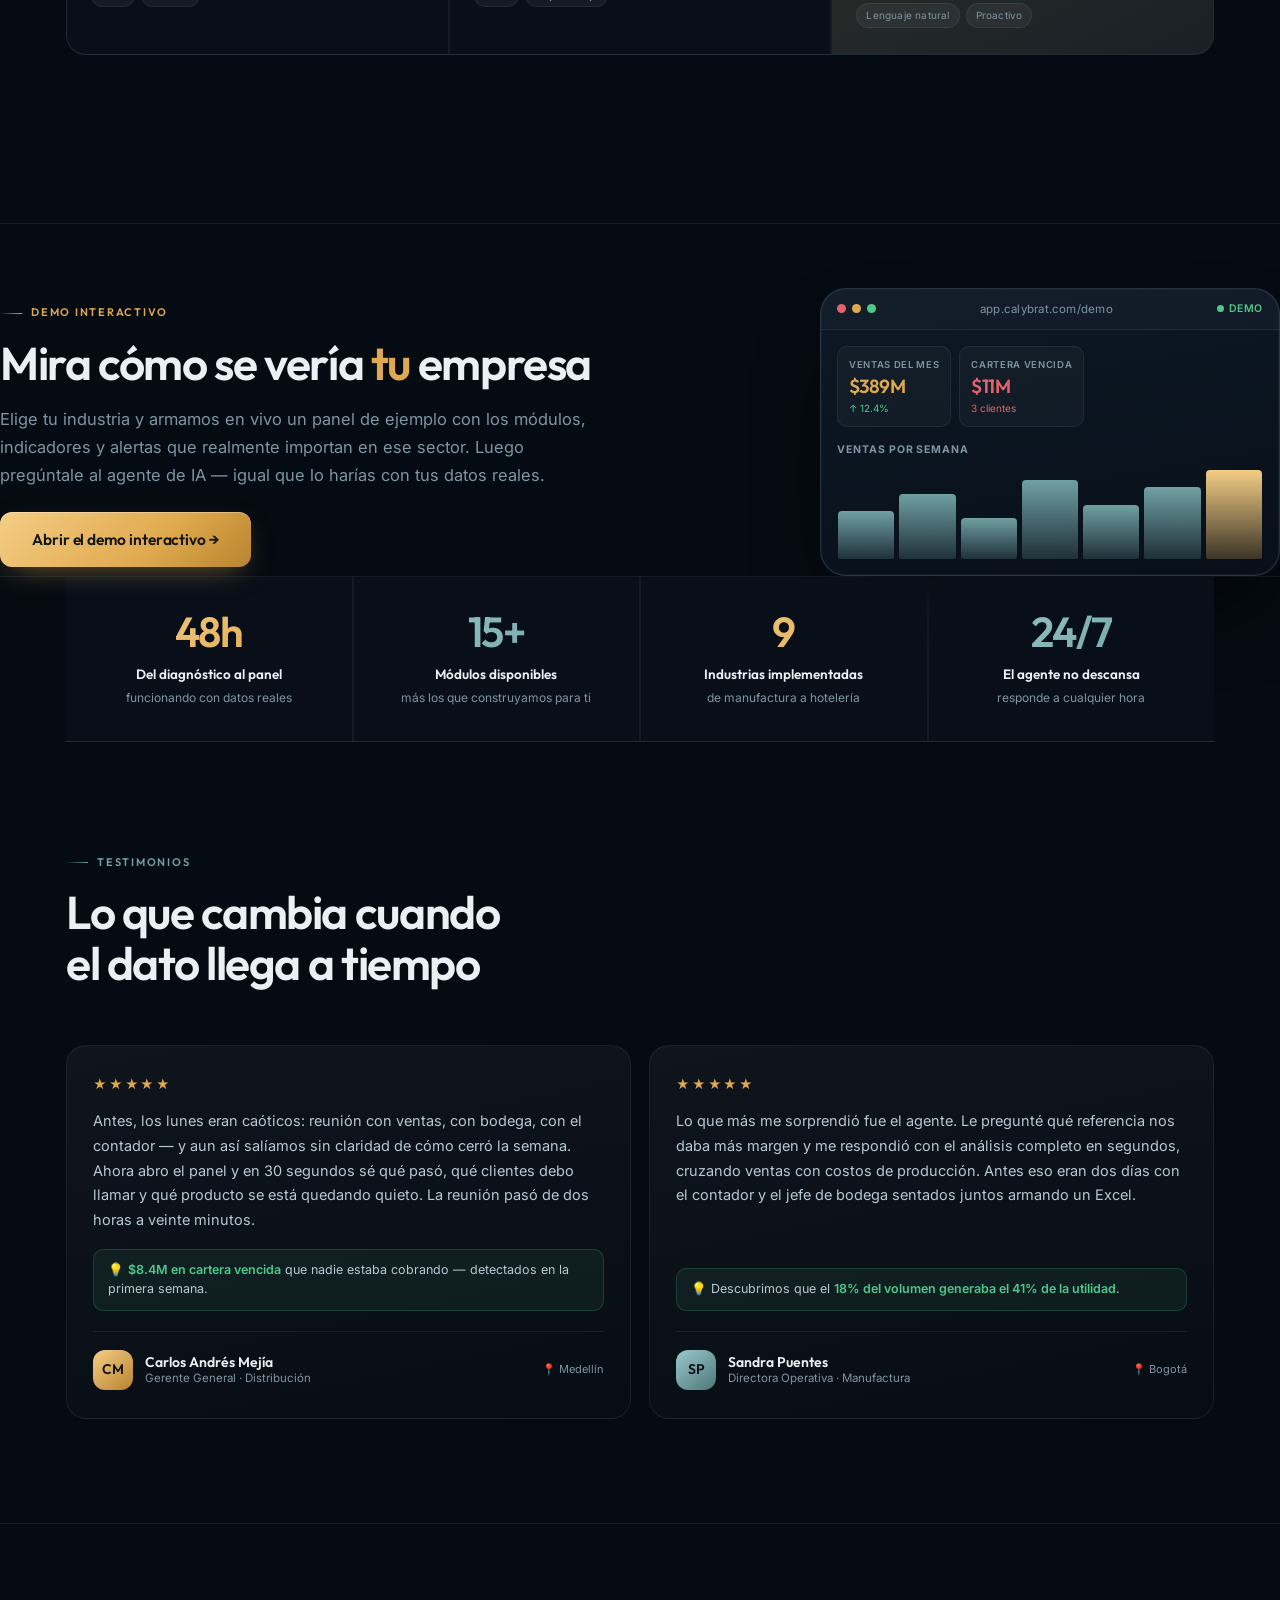
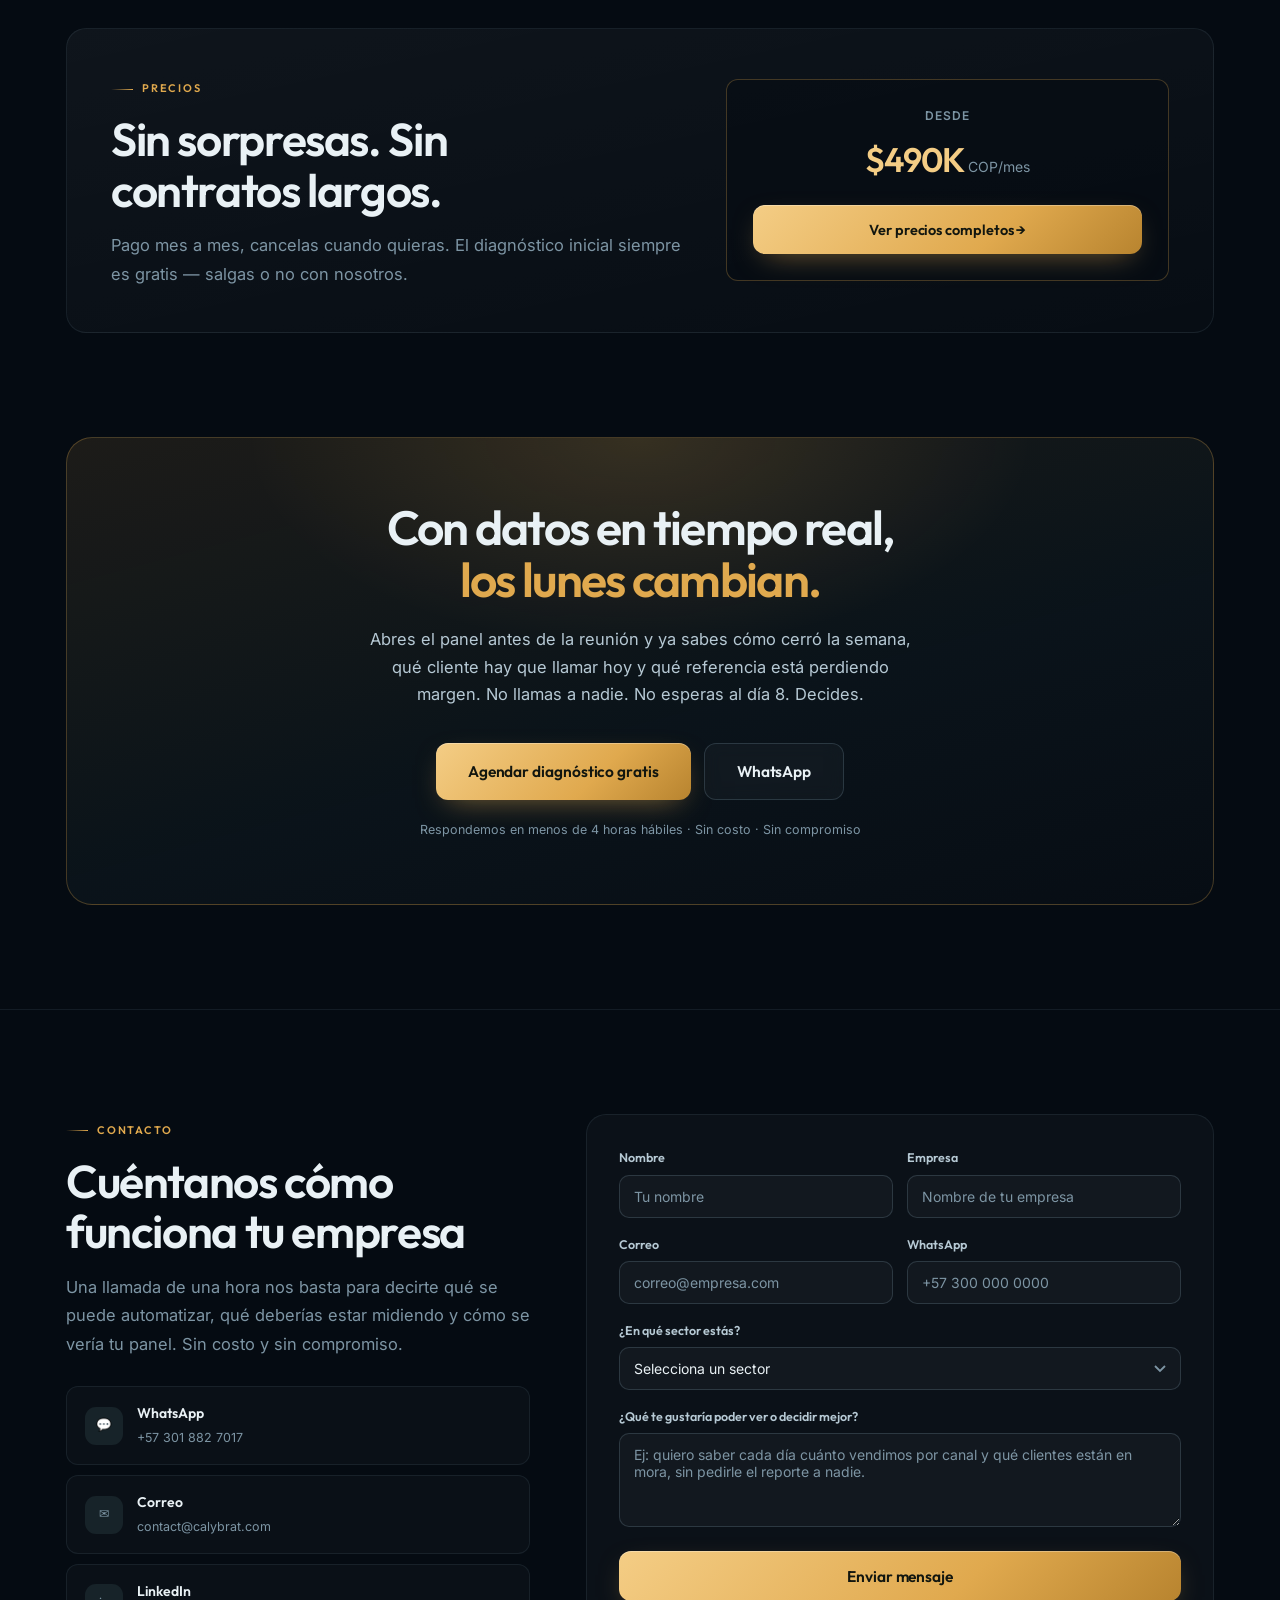
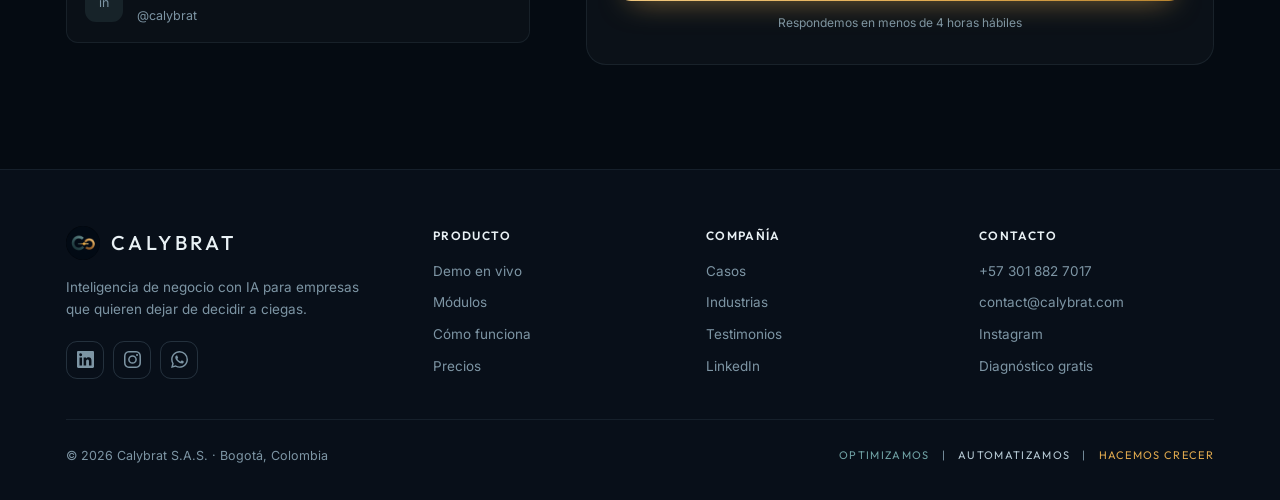
==== commit 3dfd6a1e: "Split into a 3-page site: home, /demo/, /precios/ The interactive demo and full pricing grid were th" ====
--- a/index.html
+++ b/index.html
@@ -6,504 +6,26 @@
 <title>Calybrat — Inteligencia de negocio con IA para empresas</title>
 <meta name="description" content="Calybrat centraliza los datos de tu empresa en un panel en tiempo real y le suma un agente de IA que responde cualquier pregunta de negocio en segundos. Optimizamos. Automatizamos. Hacemos crecer.">
 <meta name="theme-color" content="#050b12">
-<meta property="og:title" content="Calybrat — Inteligencia de negocio con IA">
-<meta property="og:description" content="Un panel en tiempo real + un analista de IA conectado a los datos de tu empresa. Prueba el demo en vivo con tu industria.">
+<meta property="og:title" content="Calybrat — Inteligencia de negocio con IA para empresas">
+<meta property="og:description" content="Calybrat centraliza los datos de tu empresa en un panel en tiempo real y le suma un agente de IA que responde cualquier pregunta de negocio en segundos. Optimizamos. Automatizamos. Hacemos crecer.">
 <meta property="og:type" content="website">
-<meta property="og:url" content="https://calybrat.com">
+<meta property="og:url" content="https://calybrat.com/">
 <link rel="preconnect" href="https://fonts.googleapis.com">
 <link rel="preconnect" href="https://fonts.gstatic.com" crossorigin>
 <link href="https://fonts.googleapis.com/css2?family=Outfit:wght@200;300;400;500;600;700;800&family=Inter:wght@400;500;600;700&display=swap" rel="stylesheet">
 <link rel="icon" type="image/png" href="[data-uri]">
 <link rel="apple-touch-icon" href="[data-uri]">
-<style>
-/* ═══ TOKENS ═══════════════════════════════════════════════════════ */
-:root{
-  color-scheme:dark;
-  --ink:#050b12; --ink2:#080f19;
-  --s1:#0b1520; --s2:#11202e; --s3:#182a3a;
-  --line:rgba(150,185,205,.10); --line2:rgba(150,185,205,.20);
-
-  --gold:#e0a94e; --gold-b:#f4cd85; --gold-dk:#b8842f;
-  --gold-t:rgba(224,169,78,.12); --gold-e:rgba(224,169,78,.28);
-
-  --teal:#6fa0a3; --teal-b:#9ac8ca; --teal-dk:#4d787b;
-  --teal-t:rgba(111,160,163,.13); --teal-e:rgba(111,160,163,.30);
-
-  --ok:#4ec98a; --err:#e5616b; --warn:#e0a94e;
-  --t:#e9f1f5; --t2:#b6c9d4; --m:#7d95a4;
-
-  --r:12px; --rl:20px; --rx:26px;
-  --fd:'Outfit',system-ui,-apple-system,'Segoe UI',sans-serif;
-  --fb:'Inter',system-ui,-apple-system,'Segoe UI',sans-serif;
-  --max:1200px;
-  --ease:cubic-bezier(.22,.68,.28,1);
-}
-*,*::before,*::after{box-sizing:border-box;margin:0;padding:0}
-html{scroll-behavior:smooth;-webkit-text-size-adjust:100%}
-body{font-family:var(--fb);background:var(--ink);color:var(--t);line-height:1.62;overflow-x:hidden;-webkit-font-smoothing:antialiased;font-size:15px}
-a{color:inherit;text-decoration:none}
-ul{list-style:none}
-button{font-family:inherit;cursor:pointer;border:none;background:none;color:inherit}
-img{max-width:100%;display:block}
-::selection{background:var(--gold-e);color:#fff}
-@media(prefers-reduced-motion:reduce){*,*::before,*::after{animation:none!important;transition-duration:.01ms!important}}
-
-/* Grain + ambient light */
-body::before{content:'';position:fixed;inset:0;z-index:0;pointer-events:none;opacity:.5;
-  background:radial-gradient(900px 600px at 78% -8%,rgba(224,169,78,.09),transparent 62%),
-             radial-gradient(760px 540px at 6% 14%,rgba(111,160,163,.10),transparent 60%)}
-body::after{content:'';position:fixed;inset:0;z-index:0;pointer-events:none;opacity:.032;mix-blend-mode:overlay;
-  background-image:url("data:image/svg+xml,%3Csvg xmlns='http://www.w3.org/2000/svg' width='200' height='200'%3E%3Cfilter id='n'%3E%3CfeTurbulence type='fractalNoise' baseFrequency='.85' numOctaves='3'/%3E%3C/filter%3E%3Crect width='200' height='200' filter='url(%23n)'/%3E%3C/svg%3E")}
-main,nav,footer{position:relative;z-index:1}
-
-/* ═══ PRIMITIVES ═══════════════════════════════════════════════════ */
-.wrap{max-width:var(--max);margin:0 auto;padding:0 26px}
-.sec{padding:104px 0}
-@media(max-width:760px){.sec{padding:68px 0}}
-
-.brand-mark{background-image:var(--logo);background-size:cover;background-position:center;border-radius:50%;flex-shrink:0;display:block}
-
-.lbl{display:inline-flex;align-items:center;gap:9px;font-family:var(--fd);font-size:11px;font-weight:600;letter-spacing:.16em;text-transform:uppercase;color:var(--gold);margin-bottom:16px}
-.lbl::before{content:'';width:22px;height:1px;background:linear-gradient(90deg,transparent,var(--gold))}
-.lbl.tl{color:var(--teal)}
-.lbl.tl::before{background:linear-gradient(90deg,transparent,var(--teal))}
-
-.h1{font-family:var(--fd);font-size:clamp(38px,6.1vw,70px);font-weight:600;line-height:1.03;letter-spacing:-.035em;text-wrap:balance}
-.h1 em{font-style:normal;background:linear-gradient(100deg,var(--gold-b),var(--gold) 45%,var(--teal-b));-webkit-background-clip:text;background-clip:text;color:transparent}
-.h2{font-family:var(--fd);font-size:clamp(28px,4.1vw,46px);font-weight:600;line-height:1.1;letter-spacing:-.03em;text-wrap:balance;color:var(--t)}
-.h3{font-family:var(--fd);font-size:19px;font-weight:600;letter-spacing:-.015em;color:var(--t)}
-.sub{font-size:16.5px;color:var(--m);line-height:1.72;margin-top:16px;max-width:64ch}
-.gold{color:var(--gold)} .tl{color:var(--teal-b)}
-.sec-hd{max-width:660px;margin-bottom:56px}
-.sec-hd.ctr{margin-left:auto;margin-right:auto;text-align:center}
-.sec-hd.ctr .lbl{justify-content:center}
-.sec-hd.ctr .sub{margin-left:auto;margin-right:auto}
-
-/* Tab shell for the merged explore section (demo/problem/how/modules/cases/industries) */
-.tabbar-wrap{margin-bottom:48px}
-.tabbar{display:flex;gap:5px;flex-wrap:wrap;padding:6px;background:var(--s1);border:1px solid var(--line);border-radius:var(--rl);position:relative;z-index:1}
-.tabbtn{display:flex;align-items:center;gap:8px;font-family:var(--fd);font-size:13.5px;font-weight:600;color:var(--m);padding:11px 20px;border-radius:14px;transition:all .18s var(--ease);white-space:nowrap}
-.tabbtn:hover{color:var(--t)}
-.tabbtn.on{background:linear-gradient(135deg,var(--gold-b),var(--gold) 62%,var(--gold-dk));color:#12160f;box-shadow:0 6px 18px -8px rgba(224,169,78,.55)}
-.tabpanel[hidden]{display:none!important}
-@media(max-width:860px){
-  .tabbar{overflow-x:auto;flex-wrap:nowrap;-webkit-overflow-scrolling:touch;scrollbar-width:none}
-  .tabbar::-webkit-scrollbar{display:none}
-  .tabbtn{flex-shrink:0}
-}
-
-/* Buttons */
-.btn{display:inline-flex;align-items:center;justify-content:center;gap:9px;font-family:var(--fd);font-size:14.5px;font-weight:600;letter-spacing:-.005em;padding:13px 26px;border-radius:var(--r);transition:all .22s var(--ease);white-space:nowrap;position:relative;overflow:hidden}
-.btn-p{background:linear-gradient(135deg,var(--gold-b),var(--gold) 62%,var(--gold-dk));color:#12160f;box-shadow:0 1px 0 rgba(255,255,255,.3) inset,0 10px 30px -12px rgba(224,169,78,.6)}
-.btn-p:hover{transform:translateY(-2px);box-shadow:0 1px 0 rgba(255,255,255,.35) inset,0 18px 42px -14px rgba(224,169,78,.72)}
-.btn-g{background:rgba(255,255,255,.03);color:var(--t);border:1px solid var(--line2);backdrop-filter:blur(8px)}
-.btn-g:hover{border-color:var(--teal-e);color:var(--teal-b);background:rgba(111,160,163,.07)}
-.btn-lg{font-size:15.5px;padding:15px 32px}
-.btn-full{width:100%}
-
-/* Cards */
-.card{background:linear-gradient(168deg,rgba(255,255,255,.042),rgba(255,255,255,.012));border:1px solid var(--line);border-radius:var(--rl);position:relative;overflow:hidden}
-.card::after{content:'';position:absolute;top:0;left:14%;right:14%;height:1px;background:linear-gradient(90deg,transparent,rgba(255,255,255,.16),transparent)}
-
-/* Reveal */
-.rv{opacity:0;transform:translateY(24px);transition:opacity .8s var(--ease),transform .8s var(--ease)}
-.rv.in{opacity:1;transform:none}
-
-/* ═══ NAV ══════════════════════════════════════════════════════════ */
-.nav{position:fixed;top:0;left:0;right:0;z-index:200;height:70px;transition:background .35s,border-color .35s,backdrop-filter .35s;border-bottom:1px solid transparent}
-.nav.on{background:rgba(5,11,18,.78);backdrop-filter:blur(20px) saturate(1.4);border-bottom-color:var(--line)}
-.nav-in{height:100%;display:flex;align-items:center;justify-content:space-between;gap:20px}
-
-/* Sticky scroll-spy sub-nav: lets people jump straight to a section
-   instead of scrolling a long page linearly. */
-.subnav{position:sticky;top:70px;z-index:150;background:rgba(5,11,18,.92);backdrop-filter:blur(16px) saturate(1.3);border-bottom:1px solid var(--line)}
-.subnav-in{display:flex;gap:4px;overflow-x:auto;scrollbar-width:none;padding:11px 26px}
-.subnav-in::-webkit-scrollbar{display:none}
-.sn-lk{flex-shrink:0;font-family:var(--fd);font-size:12.5px;font-weight:600;color:var(--m);padding:7px 15px;border-radius:100px;transition:all .18s var(--ease);white-space:nowrap}
-.sn-lk:hover{color:var(--t)}
-.sn-lk.on{background:var(--gold-t);color:var(--gold-b)}
-.logo{display:flex;align-items:center;gap:11px;font-family:var(--fd);font-size:20px;font-weight:500;letter-spacing:.17em;color:var(--t)}
-.logo .brand-mark{width:34px;height:34px}
-.nav-links{display:flex;align-items:center;gap:30px}
-.nav-links a{font-size:14px;font-weight:500;color:var(--m);transition:color .2s;position:relative}
-.nav-links a::after{content:'';position:absolute;left:0;right:100%;bottom:-6px;height:1px;background:var(--gold);transition:right .28s var(--ease)}
-.nav-links a:hover{color:var(--t)}
-.nav-links a:hover::after{right:0}
-.nav-cta{display:flex;gap:10px;align-items:center}
-.lang{padding:9px 13px;font-size:12px;font-weight:700;letter-spacing:.07em;border-radius:9px;border:1px solid var(--line2);color:var(--t2);transition:.2s;font-family:var(--fd)}
-.lang:hover{border-color:var(--gold-e);color:var(--gold)}
-.burger{display:none;flex-direction:column;gap:5px;padding:6px}
-.burger span{width:22px;height:1.5px;background:var(--t);border-radius:2px;transition:.25s var(--ease)}
-.burger.x span:nth-child(1){transform:translateY(6.5px) rotate(45deg)}
-.burger.x span:nth-child(2){opacity:0}
-.burger.x span:nth-child(3){transform:translateY(-6.5px) rotate(-45deg)}
-.mob{display:none;position:absolute;top:70px;left:0;right:0;background:rgba(8,15,25,.97);backdrop-filter:blur(20px);border-bottom:1px solid var(--line);padding:22px 26px 26px;flex-direction:column;gap:18px}
-.mob.open{display:flex}
-.mob a{font-size:16px;font-weight:500;color:var(--t2)}
-
-/* ═══ HERO ═════════════════════════════════════════════════════════ */
-.hero{padding:150px 0 92px;position:relative}
-.hero-in{display:grid;grid-template-columns:1.02fr .98fr;gap:64px;align-items:center}
-.eyebrow{display:inline-flex;align-items:center;gap:10px;padding:7px 15px 7px 11px;border:1px solid var(--line2);border-radius:100px;background:rgba(255,255,255,.03);font-size:12.5px;color:var(--t2);margin-bottom:26px;backdrop-filter:blur(8px)}
-.pulse{width:7px;height:7px;border-radius:50%;background:var(--ok);box-shadow:0 0 0 0 rgba(78,201,138,.6);animation:pulse 2.4s infinite}
-@keyframes pulse{70%{box-shadow:0 0 0 9px rgba(78,201,138,0)}100%{box-shadow:0 0 0 0 rgba(78,201,138,0)}}
-.hero-sub{font-size:17.5px;color:var(--t2);line-height:1.68;margin-top:24px;max-width:53ch}
-.hero-btns{display:flex;gap:13px;margin-top:36px;flex-wrap:wrap}
-.hero-meta{display:flex;align-items:center;gap:11px;margin-top:22px;font-size:13px;color:var(--m)}
-.hero-meta b{color:var(--t2);font-weight:600}
-
-.tagline{display:flex;align-items:center;gap:14px;margin-top:44px;padding-top:26px;border-top:1px solid var(--line);font-family:var(--fd);font-size:12.5px;letter-spacing:.13em;text-transform:uppercase;font-weight:500;flex-wrap:wrap}
-.tagline span:nth-child(1){color:var(--teal-b)}
-.tagline span:nth-child(3){color:var(--t2)}
-.tagline span:nth-child(5){color:var(--gold)}
-.tagline i{color:var(--line2);font-style:normal}
-
-/* Hero stats */
-.stats{display:grid;grid-template-columns:repeat(4,1fr);gap:2px;margin-top:40px;background:var(--line);border:1px solid var(--line);border-radius:var(--r);overflow:hidden}
-.stat{background:var(--ink2);padding:16px 14px}
-.stat-n{font-family:var(--fd);display:block;font-size:23px;font-weight:600;letter-spacing:-.03em;color:var(--t);line-height:1.2}
-.stat-n.g{color:var(--gold)} .stat-n.c{color:var(--teal-b)}
-.stat-l{font-size:11.5px;color:var(--m);line-height:1.4;display:block;margin-top:3px}
-
-/* ═══ PRODUCT FRAME (reusable app chrome) ══════════════════════════ */
-.frame{border-radius:var(--rx);border:1px solid var(--line2);background:linear-gradient(170deg,#0d1926,#080f19);box-shadow:0 44px 90px -34px rgba(0,0,0,.9),0 0 0 1px rgba(255,255,255,.03) inset;overflow:hidden}
-.frame-top{display:flex;align-items:center;gap:12px;padding:11px 16px;border-bottom:1px solid var(--line);background:rgba(255,255,255,.022)}
-.fdots{display:flex;gap:6px}
-.fdot{width:9px;height:9px;border-radius:50%}
-.furl{flex:1;text-align:center;font-size:11.5px;color:var(--m);font-family:var(--fb);letter-spacing:.02em;white-space:nowrap;overflow:hidden;text-overflow:ellipsis}
-.flive{display:flex;align-items:center;gap:5px;font-size:10.5px;color:var(--ok);font-weight:600;letter-spacing:.05em}
-
-.hero-vis{position:relative}
-.chip-float{position:absolute;display:flex;align-items:center;gap:7px;padding:9px 14px;background:rgba(11,21,32,.9);border:1px solid var(--line2);border-radius:100px;font-size:11.5px;font-weight:600;color:var(--t2);backdrop-filter:blur(14px);box-shadow:0 14px 34px -12px rgba(0,0,0,.8);z-index:3}
-.cf1{top:-16px;right:22px;animation:fl 6.5s ease-in-out infinite}
-.cf2{bottom:-16px;left:-22px;animation:fl 6.5s ease-in-out infinite 1.6s}
-@keyframes fl{0%,100%{transform:translateY(0)}50%{transform:translateY(-9px)}}
-
-/* Mini dashboard inside frame */
-.mini{padding:16px}
-.mini-kpis{display:grid;grid-template-columns:repeat(4,1fr);gap:8px;margin-bottom:14px}
-.mk{background:rgba(255,255,255,.032);border:1px solid var(--line);border-radius:10px;padding:10px 11px}
-.mk-l{font-size:9.5px;color:var(--m);text-transform:uppercase;letter-spacing:.07em;font-weight:600;white-space:nowrap;overflow:hidden;text-overflow:ellipsis}
-.mk-v{font-family:var(--fd);font-size:19px;font-weight:600;letter-spacing:-.03em;color:var(--t);margin-top:3px;line-height:1.15}
-.mk-d{font-size:10px;color:var(--m);margin-top:2px}
-.mk-v.g{color:var(--gold)} .mk-v.e{color:var(--err)} .mk-v.c{color:var(--teal-b)}
-.d-ok{color:var(--ok)} .d-err{color:var(--err)} .d-warn{color:var(--warn)}
-
-.chart-hd{display:flex;justify-content:space-between;align-items:baseline;margin-bottom:9px}
-.chart-t{font-size:10.5px;font-weight:700;color:var(--m);text-transform:uppercase;letter-spacing:.09em}
-.chart-v{font-size:10.5px;color:var(--teal-b);font-weight:600}
-.bars{display:flex;align-items:flex-end;gap:5px;height:92px;padding:0 1px}
-.bar{flex:1;border-radius:4px 4px 2px 2px;background:linear-gradient(180deg,var(--teal),rgba(111,160,163,.22));height:var(--h);transform-origin:bottom;animation:grow .9s var(--ease) both;position:relative}
-.bar.hi{background:linear-gradient(180deg,var(--gold-b),rgba(224,169,78,.24))}
-@keyframes grow{from{transform:scaleY(0)}to{transform:scaleY(1)}}
-.bar-lbls{display:flex;gap:5px;margin-top:6px}
-.bar-lbls span{flex:1;text-align:center;font-size:9px;color:var(--m);letter-spacing:.02em}
-
-.alert{display:flex;align-items:center;gap:10px;padding:10px 13px;border-radius:10px;background:rgba(224,169,78,.09);border:1px solid rgba(224,169,78,.24);margin-top:14px}
-.alert-i{width:22px;height:22px;border-radius:7px;background:rgba(224,169,78,.2);display:grid;place-items:center;font-size:11px;flex-shrink:0}
-.alert-x{font-size:11.5px;color:var(--t2);line-height:1.45}
-.alert-x b{color:var(--gold)}
-
-/* ═══ LIVE STUDIO (industry demo generator) ════════════════════════ */
-.studio{position:relative}
-.studio::before{content:'';position:absolute;inset:0;pointer-events:none;
-  background:radial-gradient(660px 380px at 50% 0%,rgba(224,169,78,.07),transparent 68%)}
-.picker{max-width:900px;margin:0 auto 34px}
-.picker-lbl{text-align:center;font-size:13px;color:var(--m);margin-bottom:16px}
-.picker-lbl b{color:var(--t2);font-weight:600}
-.ind-chips{display:flex;flex-wrap:wrap;gap:9px;justify-content:center}
-.ic{display:inline-flex;align-items:center;gap:7px;padding:9px 16px;border-radius:100px;border:1px solid var(--line2);background:rgba(255,255,255,.028);font-size:13.5px;font-weight:500;color:var(--t2);transition:all .22s var(--ease);font-family:var(--fd)}
-.ic:hover{border-color:var(--teal-e);color:var(--t);transform:translateY(-1px)}
-.ic.on{background:linear-gradient(135deg,var(--gold-b),var(--gold));border-color:transparent;color:#12160f;font-weight:600;box-shadow:0 8px 22px -10px rgba(224,169,78,.7)}
-.ic em{font-style:normal;font-size:14px}
-
-.free{display:flex;gap:9px;max-width:520px;margin:16px auto 0}
-.free input{flex:1;background:rgba(255,255,255,.03);border:1px solid var(--line2);border-radius:var(--r);padding:12px 16px;color:var(--t);font-family:var(--fb);font-size:14px;transition:.2s}
-.free input:focus{outline:none;border-color:var(--gold-e);background:rgba(224,169,78,.05)}
-.free input::placeholder{color:var(--m)}
-
-/* App shell */
-.app{display:grid;grid-template-columns:216px 1fr 336px;min-height:498px}
-.app-sb{background:rgba(255,255,255,.022);border-right:1px solid var(--line);padding:16px 12px;display:flex;flex-direction:column}
-.sb-co{display:flex;align-items:center;gap:9px;padding:0 5px 14px;margin-bottom:12px;border-bottom:1px solid var(--line)}
-.sb-av{width:30px;height:30px;border-radius:9px;background:linear-gradient(140deg,var(--teal),var(--teal-dk));display:grid;place-items:center;font-size:14px;flex-shrink:0}
-.sb-co-n{font-family:var(--fd);font-size:12.5px;font-weight:600;color:var(--t);line-height:1.25;letter-spacing:-.01em}
-.sb-co-s{font-size:10px;color:var(--m);margin-top:1px}
-.sb-nav{display:flex;flex-direction:column;gap:2px}
-.sn{display:flex;align-items:center;gap:9px;padding:8px 10px;border-radius:9px;font-size:12.5px;color:var(--m);cursor:pointer;transition:.16s;font-weight:500;text-align:left;width:100%}
-.sn:hover{background:rgba(255,255,255,.045);color:var(--t2)}
-.sn.on{background:rgba(224,169,78,.13);color:var(--gold);font-weight:600}
-.sn em{font-style:normal;width:15px;text-align:center;font-size:13px}
-.sb-foot{margin-top:auto;padding-top:14px;border-top:1px solid var(--line)}
-.sb-src{font-size:9.5px;color:var(--m);line-height:1.5;display:flex;align-items:center;gap:6px}
-
-.app-main{padding:18px 20px;overflow:hidden;min-width:0}
-.app-hd{display:flex;justify-content:space-between;align-items:flex-start;margin-bottom:16px;gap:12px}
-.app-hd-t{font-family:var(--fd);font-size:16px;font-weight:600;color:var(--t);letter-spacing:-.02em}
-.app-hd-s{font-size:11px;color:var(--m);margin-top:2px}
-.tag-live{display:inline-flex;align-items:center;gap:5px;padding:4px 10px;border-radius:100px;background:rgba(78,201,138,.11);border:1px solid rgba(78,201,138,.26);font-size:10px;font-weight:600;color:var(--ok);white-space:nowrap}
-.tag-live i{width:5px;height:5px;border-radius:50%;background:var(--ok);animation:pulse 2.4s infinite}
-
-.rank{margin-top:16px}
-.rank-t{font-size:10.5px;font-weight:700;color:var(--m);text-transform:uppercase;letter-spacing:.09em;margin-bottom:9px}
-.rk{display:flex;align-items:center;gap:11px;padding:8px 12px;border-radius:9px;background:rgba(255,255,255,.028);margin-bottom:6px;border:1px solid transparent;transition:.2s}
-.rk:hover{border-color:var(--line2);background:rgba(255,255,255,.05)}
-.rk-n{font-size:12px;font-weight:500;color:var(--t2);flex:1;min-width:0;overflow:hidden;text-overflow:ellipsis;white-space:nowrap}
-.rk-b{width:74px;height:4px;border-radius:3px;background:rgba(255,255,255,.07);overflow:hidden;flex-shrink:0}
-.rk-b i{display:block;height:100%;border-radius:3px;background:linear-gradient(90deg,var(--teal),var(--gold));transition:width .8s var(--ease)}
-.rk-v{font-family:var(--fd);font-size:12.5px;font-weight:600;color:var(--gold);flex-shrink:0;min-width:52px;text-align:right}
-
-/* Agent panel */
-.app-ai{border-left:1px solid var(--line);background:rgba(255,255,255,.016);display:flex;flex-direction:column;min-width:0}
-.ai-hd{display:flex;align-items:center;gap:10px;padding:14px 16px;border-bottom:1px solid var(--line)}
-.ai-av{width:30px;height:30px;border-radius:9px;background:linear-gradient(140deg,var(--gold-b),var(--gold-dk));display:grid;place-items:center;font-size:14px;flex-shrink:0;box-shadow:0 0 18px -4px rgba(224,169,78,.5)}
-.ai-n{font-family:var(--fd);font-size:13px;font-weight:600;color:var(--t)}
-.ai-s{font-size:10px;color:var(--ok);display:flex;align-items:center;gap:4px}
-.ai-s i{width:5px;height:5px;border-radius:50%;background:var(--ok)}
-.ai-body{flex:1;overflow-y:auto;padding:14px;display:flex;flex-direction:column;gap:11px;max-height:376px;scrollbar-width:thin;scrollbar-color:var(--line2) transparent}
-.ai-body::-webkit-scrollbar{width:5px}
-.ai-body::-webkit-scrollbar-thumb{background:var(--line2);border-radius:3px}
-.sysm{font-size:10px;color:var(--m);text-align:center;padding:5px 10px;background:rgba(255,255,255,.03);border-radius:7px;line-height:1.45}
-.msg{max-width:93%;font-size:12.5px;line-height:1.58;padding:10px 13px;border-radius:13px;animation:pop .4s var(--ease) both}
-@keyframes pop{from{opacity:0;transform:translateY(7px)}to{opacity:1;transform:none}}
-.mq{align-self:flex-end;background:linear-gradient(135deg,rgba(224,169,78,.2),rgba(224,169,78,.11));border:1px solid rgba(224,169,78,.24);border-bottom-right-radius:4px;color:var(--t)}
-.ma{align-self:flex-start;background:rgba(255,255,255,.045);border:1px solid var(--line);border-bottom-left-radius:4px;color:var(--t2)}
-.ma b,.ma strong{color:var(--t);font-weight:600}
-.ma .num{color:var(--gold);font-weight:700}
-.ma .neg{color:var(--err);font-weight:700}
-.ma .pos{color:var(--ok);font-weight:700}
-.typing{display:flex;gap:4px;padding:12px 14px;align-self:flex-start}
-.typing i{width:6px;height:6px;border-radius:50%;background:var(--m);animation:bob 1.3s infinite}
-.typing i:nth-child(2){animation-delay:.18s}.typing i:nth-child(3){animation-delay:.36s}
-@keyframes bob{0%,60%,100%{opacity:.28;transform:translateY(0)}30%{opacity:1;transform:translateY(-4px)}}
-.ai-ask{padding:11px 13px;border-top:1px solid var(--line)}
-.ai-ask-l{font-size:10px;color:var(--m);margin-bottom:7px;text-transform:uppercase;letter-spacing:.08em;font-weight:600}
-.qchips{display:flex;flex-wrap:wrap;gap:6px}
-.qc{padding:6px 11px;border-radius:100px;border:1px solid var(--line2);background:rgba(255,255,255,.03);font-size:11px;color:var(--t2);transition:.18s;text-align:left;line-height:1.3}
-.qc:hover:not(:disabled){border-color:var(--gold-e);color:var(--gold);background:rgba(224,169,78,.07)}
-.qc:disabled{opacity:.35;cursor:default}
-
-.studio-note{text-align:center;font-size:12px;color:var(--m);margin-top:20px;line-height:1.6}
-.studio-note b{color:var(--t2);font-weight:600}
-
-/* ═══ SPLIT / PROBLEM ══════════════════════════════════════════════ */
-.split{display:grid;grid-template-columns:1fr 1fr;gap:58px;align-items:center}
-.quote-blk{font-family:var(--fd);font-size:20px;font-weight:300;line-height:1.5;color:var(--t2);border-left:2px solid var(--gold);padding-left:20px;margin:22px 0 30px;letter-spacing:-.01em}
-.plist{display:flex;flex-direction:column;gap:3px}
-.pi{display:flex;gap:15px;padding:15px 16px;border-radius:var(--r);transition:.24s var(--ease);border:1px solid transparent}
-.pi:hover{background:rgba(255,255,255,.028);border-color:var(--line)}
-.pi-i{width:38px;height:38px;border-radius:11px;background:rgba(229,97,107,.1);border:1px solid rgba(229,97,107,.2);display:grid;place-items:center;font-size:16px;flex-shrink:0}
-.pi-t{font-family:var(--fd);font-size:14.5px;font-weight:600;color:var(--t);display:block;margin-bottom:3px}
-.pi-d{font-size:13.5px;color:var(--m);line-height:1.6}
-
-/* ═══ FLOW (how it works) ══════════════════════════════════════════ */
-.flow{display:grid;grid-template-columns:repeat(4,1fr);gap:18px;margin-top:20px}
-.fl{position:relative;padding:26px 22px;border-radius:var(--rl);background:linear-gradient(168deg,rgba(255,255,255,.042),rgba(255,255,255,.012));border:1px solid var(--line);transition:.3s var(--ease)}
-.fl:hover{border-color:var(--teal-e);transform:translateY(-4px)}
-.fl-n{font-family:var(--fd);font-size:11px;font-weight:700;color:var(--gold);letter-spacing:.14em;margin-bottom:14px}
-.fl-i{font-size:26px;margin-bottom:12px;display:block;line-height:1}
-.fl-t{font-family:var(--fd);font-size:16.5px;font-weight:600;color:var(--t);margin-bottom:8px;letter-spacing:-.015em}
-.fl-d{font-size:13.5px;color:var(--m);line-height:1.62}
-.fl::after{content:'';position:absolute;top:50%;right:-13px;width:8px;height:8px;border-top:1px solid var(--line2);border-right:1px solid var(--line2);transform:rotate(45deg);z-index:2}
-.fl:last-child::after{display:none}
-
-/* ═══ MODULES ══════════════════════════════════════════════════════ */
-.mods{display:grid;grid-template-columns:repeat(3,1fr);gap:2px;background:var(--line);border:1px solid var(--line);border-radius:var(--rl);overflow:hidden}
-.md{background:var(--ink2);padding:26px 24px;transition:.28s var(--ease);position:relative}
-.md:hover{background:var(--s1)}
-.md-i{font-size:21px;margin-bottom:13px;display:block;line-height:1}
-.md-t{font-family:var(--fd);font-size:15.5px;font-weight:600;color:var(--t);margin-bottom:7px;letter-spacing:-.015em}
-.md-d{font-size:13px;color:var(--m);line-height:1.6}
-.md.hero-md{background:linear-gradient(155deg,rgba(224,169,78,.13),rgba(224,169,78,.03))}
-.md.hero-md .md-t{color:var(--gold)}
-.md-tags{display:flex;gap:6px;margin-top:12px;flex-wrap:wrap}
-.mt{font-size:10px;padding:3px 9px;border-radius:100px;background:rgba(255,255,255,.05);color:var(--m);border:1px solid var(--line);letter-spacing:.02em}
-
-/* ═══ CASES ════════════════════════════════════════════════════════ */
-.cases{display:grid;grid-template-columns:repeat(3,1fr);gap:18px}
-.cs{padding:28px 26px;border-radius:var(--rl);background:linear-gradient(168deg,rgba(255,255,255,.045),rgba(255,255,255,.012));border:1px solid var(--line);transition:.3s var(--ease);display:flex;flex-direction:column}
-.cs:hover{border-color:var(--gold-e);transform:translateY(-4px)}
-.cs-top{display:flex;align-items:center;gap:12px;margin-bottom:16px}
-.cs-ic{width:42px;height:42px;border-radius:12px;background:rgba(111,160,163,.13);border:1px solid var(--teal-e);display:grid;place-items:center;font-size:19px;flex-shrink:0}
-.cs-n{font-family:var(--fd);font-size:16px;font-weight:600;color:var(--t);letter-spacing:-.015em}
-.cs-s{font-size:11.5px;color:var(--teal-b);margin-top:1px}
-.cs-d{font-size:13.5px;color:var(--m);line-height:1.65;flex:1}
-.cs-mods{display:flex;flex-wrap:wrap;gap:5px;margin:14px 0}
-.cs-out{display:block;padding:12px 14px;border-radius:11px;background:rgba(224,169,78,.07);border:1px solid rgba(224,169,78,.18);font-size:12.5px;color:var(--t2);line-height:1.5;margin-top:auto}
-.cs-out b{color:var(--gold);font-weight:600}
-
-/* ═══ INDUSTRIES ═══════════════════════════════════════════════════ */
-.inds{display:grid;grid-template-columns:repeat(3,1fr);gap:16px}
-.ind{padding:24px 22px;border-radius:var(--rl);border:1px solid var(--line);background:rgba(255,255,255,.022);transition:.28s var(--ease);cursor:pointer}
-.ind:hover{border-color:var(--teal-e);background:rgba(111,160,163,.05);transform:translateY(-3px)}
-.ind-i{font-size:23px;margin-bottom:12px;display:block;line-height:1}
-.ind-n{font-family:var(--fd);font-size:15.5px;font-weight:600;color:var(--t);margin-bottom:6px;letter-spacing:-.015em}
-.ind-d{font-size:13px;color:var(--m);line-height:1.58}
-.ind-go{font-size:11.5px;color:var(--gold);margin-top:12px;font-weight:600;opacity:0;transform:translateX(-5px);transition:.26s var(--ease)}
-.ind:hover .ind-go{opacity:1;transform:none}
-
-/* ═══ METRICS ══════════════════════════════════════════════════════ */
-.mets{display:grid;grid-template-columns:repeat(4,1fr);gap:2px;background:var(--line);border:1px solid var(--line);border-radius:var(--rl);overflow:hidden}
-.met{background:var(--ink2);padding:34px 26px;text-align:center}
-.met-n{font-family:var(--fd);font-size:clamp(30px,3.6vw,42px);font-weight:600;letter-spacing:-.035em;line-height:1;background:linear-gradient(130deg,var(--gold-b),var(--gold));-webkit-background-clip:text;background-clip:text;color:transparent;display:block}
-.met-n.c{background:linear-gradient(130deg,var(--teal-b),var(--teal));-webkit-background-clip:text;background-clip:text}
-.met-s{font-family:var(--fd);font-size:13.5px;font-weight:600;color:var(--t);display:block;margin-top:11px}
-.met-d{font-size:12px;color:var(--m);display:block;margin-top:2px}
-
-/* ═══ TESTIMONIALS ═════════════════════════════════════════════════ */
-.tests{display:grid;grid-template-columns:repeat(2,1fr);gap:18px}
-.tc{padding:28px 26px;border-radius:var(--rl);background:linear-gradient(168deg,rgba(255,255,255,.045),rgba(255,255,255,.012));border:1px solid var(--line);display:flex;flex-direction:column}
-.tc-st{color:var(--gold);font-size:13px;letter-spacing:.14em;margin-bottom:14px}
-.tc-q{font-size:14.5px;color:var(--t2);line-height:1.72;flex:1}
-.tc-hl{margin-top:16px;padding:11px 14px;border-radius:10px;background:rgba(78,201,138,.08);border:1px solid rgba(78,201,138,.2);font-size:12.5px;color:var(--t2);line-height:1.5}
-.tc-hl b{color:var(--ok);font-weight:600}
-.tc-a{display:flex;align-items:center;gap:12px;margin-top:20px;padding-top:18px;border-top:1px solid var(--line)}
-.av{width:40px;height:40px;border-radius:12px;display:grid;place-items:center;font-family:var(--fd);font-size:14px;font-weight:600;color:#0d1219;flex-shrink:0;background:linear-gradient(140deg,var(--gold-b),var(--gold-dk))}
-.av.c{background:linear-gradient(140deg,var(--teal-b),var(--teal-dk))}
-.av-n{font-family:var(--fd);font-size:14px;font-weight:600;color:var(--t);line-height:1.3}
-.av-r{font-size:11.5px;color:var(--m);line-height:1.35}
-.av-city{margin-left:auto;font-size:11px;color:var(--m);white-space:nowrap}
-
-/* ═══ PLEDGE ═══════════════════════════════════════════════════════ */
-.pledge{display:flex;flex-direction:column;gap:2px;background:var(--line);border:1px solid var(--line);border-radius:var(--rl);overflow:hidden}
-.pg{background:var(--ink2);padding:22px 24px;display:flex;gap:16px}
-.pg-i{width:40px;height:40px;border-radius:12px;background:rgba(224,169,78,.1);border:1px solid rgba(224,169,78,.22);display:grid;place-items:center;font-size:17px;flex-shrink:0}
-.pg-t{font-family:var(--fd);font-size:15px;font-weight:600;color:var(--t);margin-bottom:5px}
-.pg-d{font-size:13.5px;color:var(--m);line-height:1.6}
-.creds{display:flex;gap:34px;margin-top:32px;padding-top:26px;border-top:1px solid var(--line);flex-wrap:wrap}
-.cr strong{font-family:var(--fd);display:block;font-size:22px;font-weight:600;color:var(--gold);letter-spacing:-.03em}
-.cr span{font-size:12px;color:var(--m)}
-
-/* ═══ PRICING ══════════════════════════════════════════════════════ */
-.prices{display:grid;grid-template-columns:repeat(3,1fr);gap:18px;align-items:start}
-.pc{padding:32px 28px;border-radius:var(--rl);border:1px solid var(--line);background:rgba(255,255,255,.024);display:flex;flex-direction:column;transition:.3s var(--ease);position:relative}
-.pc:hover{border-color:var(--line2)}
-.pc.feat{background:linear-gradient(168deg,rgba(224,169,78,.1),rgba(224,169,78,.02));border-color:var(--gold-e);box-shadow:0 30px 70px -34px rgba(224,169,78,.35)}
-.pc-badge{position:absolute;top:-11px;left:28px;padding:4px 13px;border-radius:100px;background:linear-gradient(135deg,var(--gold-b),var(--gold));color:#12160f;font-size:10.5px;font-weight:700;letter-spacing:.05em;font-family:var(--fd)}
-.pc-n{font-family:var(--fd);font-size:13px;font-weight:600;color:var(--teal-b);letter-spacing:.1em;text-transform:uppercase;margin-bottom:14px}
-.pc-amt{font-family:var(--fd);font-size:38px;font-weight:600;letter-spacing:-.04em;color:var(--t);line-height:1}
-.pc-per{font-size:14px;color:var(--m);font-weight:400}
-.pc-d{font-size:13.5px;color:var(--m);line-height:1.6;margin:14px 0 22px}
-.pc-f{display:flex;flex-direction:column;gap:10px;margin-bottom:26px}
-.pf{display:flex;gap:10px;align-items:flex-start;font-size:13.5px;color:var(--t2);line-height:1.5}
-.pf::before{content:'✓';color:var(--ok);font-weight:700;font-size:12px;flex-shrink:0;margin-top:1px}
-.pf.no{color:var(--m);opacity:.5}
-.pf.no::before{content:'✕';color:var(--m)}
-.pc .btn{margin-top:auto}
-
-/* ═══ CTA ══════════════════════════════════════════════════════════ */
-.cta-box{border-radius:var(--rx);border:1px solid var(--gold-e);padding:64px 40px;text-align:center;position:relative;overflow:hidden;
-  background:linear-gradient(165deg,rgba(224,169,78,.11),rgba(111,160,163,.06) 55%,rgba(255,255,255,.01))}
-.cta-box::before{content:'';position:absolute;inset:0;background:radial-gradient(560px 300px at 50% 0%,rgba(224,169,78,.16),transparent 70%);pointer-events:none}
-.cta-box>*{position:relative}
-.cta-h{font-family:var(--fd);font-size:clamp(28px,4.3vw,48px);font-weight:600;letter-spacing:-.035em;line-height:1.08;text-wrap:balance}
-.cta-s{font-size:16.5px;color:var(--t2);line-height:1.68;max-width:56ch;margin:20px auto 0}
-.cta-b{display:flex;gap:13px;justify-content:center;margin-top:34px;flex-wrap:wrap}
-.cta-n{font-size:12.5px;color:var(--m);margin-top:20px}
-
-/* ═══ CONTACT ══════════════════════════════════════════════════════ */
-.contact{display:grid;grid-template-columns:.85fr 1.15fr;gap:56px;align-items:start}
-.chs{display:flex;flex-direction:column;gap:10px;margin-top:28px}
-.ch{display:flex;align-items:center;gap:14px;padding:15px 18px;border-radius:var(--r);border:1px solid var(--line);background:rgba(255,255,255,.024);transition:.24s var(--ease)}
-.ch:hover{border-color:var(--gold-e);background:rgba(224,169,78,.05);transform:translateX(3px)}
-.ch-i{width:38px;height:38px;border-radius:11px;background:rgba(111,160,163,.13);display:grid;place-items:center;font-size:16px;flex-shrink:0}
-.ch b{font-family:var(--fd);font-size:14px;font-weight:600;color:var(--t);display:block}
-.ch span{font-size:12.5px;color:var(--m)}
-.form{padding:32px;border-radius:var(--rl);border:1px solid var(--line);background:rgba(255,255,255,.026)}
-.frow{display:grid;grid-template-columns:1fr 1fr;gap:14px}
-.fg{margin-bottom:16px}
-.fg label{display:block;font-size:12.5px;font-weight:600;color:var(--t2);margin-bottom:7px;font-family:var(--fd)}
-.fg input,.fg select,.fg textarea{width:100%;background:rgba(255,255,255,.03);border:1px solid var(--line2);border-radius:10px;padding:12px 14px;color:var(--t);font-family:var(--fb);font-size:14px;transition:.2s;resize:vertical}
-.fg input:focus,.fg select:focus,.fg textarea:focus{outline:none;border-color:var(--gold-e);background:rgba(224,169,78,.045)}
-.fg input::placeholder,.fg textarea::placeholder{color:var(--m)}
-.fg select{cursor:pointer;appearance:none;background-image:url("data:image/svg+xml,%3Csvg xmlns='http://www.w3.org/2000/svg' width='12' height='8' fill='none' stroke='%237d95a4' stroke-width='1.8'%3E%3Cpath d='M1 1l5 5 5-5'/%3E%3C/svg%3E");background-repeat:no-repeat;background-position:right 14px center}
-.fg select option{background:var(--s2);color:var(--t)}
-.fok{display:none;background:rgba(78,201,138,.1);border:1px solid rgba(78,201,138,.3);border-radius:10px;padding:14px 18px;color:var(--ok);font-size:14px;margin-bottom:16px}
-
-/* ═══ TRUST STRIP ══════════════════════════════════════════════════ */
-.trust{padding:34px 0;border-top:1px solid var(--line);border-bottom:1px solid var(--line);overflow:hidden}
-.trust-l{text-align:center;font-size:11px;font-weight:600;letter-spacing:.15em;text-transform:uppercase;color:var(--m);margin-bottom:22px;font-family:var(--fd)}
-.marq{display:flex;gap:52px;width:max-content;animation:marq 42s linear infinite}
-.trust:hover .marq{animation-play-state:paused}
-@keyframes marq{to{transform:translateX(-50%)}}
-.tm{display:flex;align-items:center;gap:10px;font-family:var(--fd);font-size:15px;font-weight:500;color:var(--t2);white-space:nowrap;letter-spacing:.01em;opacity:.72;transition:.24s}
-.tm:hover{opacity:1;color:var(--t)}
-.tm i{width:6px;height:6px;border-radius:50%;background:var(--teal);flex-shrink:0}
-.tm:nth-child(even) i{background:var(--gold)}
-
-/* ═══ FOOTER ═══════════════════════════════════════════════════════ */
-.footer{border-top:1px solid var(--line);padding:56px 0 34px;background:var(--ink2)}
-.ft-in{display:grid;grid-template-columns:1.4fr 1fr 1fr 1fr;gap:38px;margin-bottom:40px}
-.ft-tag{font-size:13.5px;color:var(--m);line-height:1.65;margin-top:16px;max-width:34ch}
-.ft-soc{display:flex;gap:9px;margin-top:20px}
-.so{width:38px;height:38px;border-radius:11px;border:1px solid var(--line2);display:grid;place-items:center;transition:.24s var(--ease);color:var(--m)}
-.so:hover{border-color:var(--gold-e);color:var(--gold);transform:translateY(-2px);background:rgba(224,169,78,.06)}
-.so svg{width:17px;height:17px;fill:currentColor}
-.ft-h{font-family:var(--fd);font-size:12px;font-weight:600;letter-spacing:.11em;text-transform:uppercase;color:var(--t);margin-bottom:15px}
-.ft-l{display:flex;flex-direction:column;gap:10px}
-.ft-l a{font-size:13.5px;color:var(--m);transition:.2s}
-.ft-l a:hover{color:var(--gold)}
-.ft-bot{display:flex;justify-content:space-between;align-items:center;gap:18px;padding-top:26px;border-top:1px solid var(--line);flex-wrap:wrap}
-.ft-c{font-size:12.5px;color:var(--m)}
-.ft-tl{display:flex;gap:12px;font-family:var(--fd);font-size:11px;letter-spacing:.12em;text-transform:uppercase;color:var(--m);flex-wrap:wrap}
-.ft-tl span:nth-child(1){color:var(--teal)}
-.ft-tl span:nth-child(3){color:var(--t2)}
-.ft-tl span:nth-child(5){color:var(--gold)}
-
-/* ═══ RESPONSIVE ═══════════════════════════════════════════════════ */
-@media(max-width:1080px){
-  .app{grid-template-columns:186px 1fr 300px}
-  .ft-in{grid-template-columns:1.3fr 1fr 1fr}
-  .flow{grid-template-columns:repeat(2,1fr)}
-  .fl:nth-child(2)::after{display:none}
-}
-@media(max-width:960px){
-  .nav-links,.nav-cta .btn{display:none}
-  .burger{display:flex}
-  .hero{padding:118px 0 62px}
-  .hero-in,.split,.contact{grid-template-columns:1fr;gap:44px}
-  .hero-vis{order:2}
-  .app{grid-template-columns:1fr;min-height:0}
-  .app-sb{border-right:none;border-bottom:1px solid var(--line);flex-direction:row;gap:14px;align-items:center;overflow-x:auto;padding:12px 14px}
-  .sb-co{border-bottom:none;border-right:1px solid var(--line);padding:0 14px 0 0;margin:0;flex-shrink:0}
-  .sb-nav{flex-direction:row;gap:6px}
-  .sn{white-space:nowrap;padding:7px 12px}
-  .sb-foot{display:none}
-  .app-ai{border-left:none;border-top:1px solid var(--line)}
-  .ai-body{max-height:300px}
-  .mods,.cases,.inds,.prices,.tests{grid-template-columns:1fr}
-  .mets{grid-template-columns:repeat(2,1fr)}
-  .cf2{left:-8px}
-  .cf1{right:6px}
-}
-@media(max-width:620px){
-  .wrap{padding:0 18px}
-  .stats{grid-template-columns:repeat(2,1fr)}
-  .mini-kpis{grid-template-columns:repeat(2,1fr)}
-  .flow{grid-template-columns:1fr}
-  .fl::after{display:none}
-  .ft-in{grid-template-columns:1fr;gap:30px}
-  .frow{grid-template-columns:1fr}
-  .cta-box{padding:44px 22px}
-  .form{padding:22px}
-  .hero-btns .btn,.cta-b .btn{width:100%}
-  .av-city{display:none}
-  .chip-float{display:none}
-  .tagline{font-size:11px;gap:9px}
-}
-</style>
+<link rel="stylesheet" href="styles.css">
 </head>
 <body>
-
-<!-- ══ NAV ══════════════════════════════════════════════════════ -->
 <nav class="nav" id="nav">
   <div class="wrap nav-in">
     <a href="#top" class="logo"><span class="brand-mark"></span>CALYBRAT</a>
     <ul class="nav-links">
-      <li><a href="#studio" data-i18n="n_demo">Demo en vivo</a></li>
+      <li><a href="demo/" data-i18n="n_demo">Demo en vivo</a></li>
       <li><a href="#producto" data-i18n="n_prod">Producto</a></li>
       <li><a href="#casos" data-i18n="n_cases">Casos</a></li>
-      <li><a href="#precios" data-i18n="n_pri">Precios</a></li>
+      <li><a href="precios/" data-i18n="n_pri">Precios</a></li>
     </ul>
     <div class="nav-cta">
       <button class="lang" id="langBtn" onclick="toggleLang()" aria-label="Language">EN</button>
@@ -512,11 +34,11 @@
     <button class="burger" id="burger" aria-label="Menú"><span></span><span></span><span></span></button>
   </div>
   <div class="mob" id="mob">
-    <a href="#studio" data-i18n="n_demo">Demo en vivo</a>
+    <a href="demo/" data-i18n="n_demo">Demo en vivo</a>
     <a href="#producto" data-i18n="n_prod">Producto</a>
     <a href="#casos" data-i18n="n_cases">Casos</a>
     <a href="#industrias" data-i18n="n_ind">Industrias</a>
-    <a href="#precios" data-i18n="n_pri">Precios</a>
+    <a href="precios/" data-i18n="n_pri">Precios</a>
     <a href="#contacto" class="btn btn-p" data-i18n="n_cta">Diagnóstico gratis</a>
     <button class="lang" style="align-self:flex-start" onclick="toggleLang()">EN / ES</button>
   </div>
@@ -532,7 +54,7 @@
       <h1 class="h1 rv" data-i18n-html="h_title">Toda tu empresa<br>en una pantalla.<br><em>Y un analista que nunca duerme.</em></h1>
       <p class="hero-sub rv" data-i18n="h_sub">Conectamos los datos que hoy viven dispersos en Excel, tu software contable y WhatsApp — y los convertimos en un panel en tiempo real. Encima le montamos un agente de IA entrenado con tu operación: le preguntas en español y te responde en segundos, con las cifras reales de tu negocio.</p>
       <div class="hero-btns rv">
-        <a href="#studio" class="btn btn-p btn-lg" data-i18n="h_cta1">Probar el demo con tu industria</a>
+        <a href="demo/" class="btn btn-p btn-lg" data-i18n="h_cta1">Probar el demo con tu industria</a>
         <a href="#contacto" class="btn btn-g btn-lg" data-i18n="h_cta2">Agendar diagnóstico</a>
       </div>
       <div class="hero-meta rv"><span class="pulse"></span><span data-i18n-html="h_meta">Diagnóstico sin costo · Panel operativo en <b>48 horas</b> · Sin contratos largos</span></div>
@@ -581,12 +103,14 @@
 <div class="subnav" id="subnav">
   <div class="wrap subnav-in">
     <a href="#problema" class="sn-lk" data-spy="problema" data-i18n="sn_problem">El problema</a>
-    <a href="#explora" class="sn-lk" data-spy="explora" data-i18n="sn_demo">Demo y producto</a>
-    <a href="#precios" class="sn-lk" data-spy="precios" data-i18n="n_pri">Precios</a>
+    <a href="#explora" class="sn-lk" data-spy="explora" data-i18n="tab_producto">Cómo funciona</a>
+    <a href="precios/" class="sn-lk" data-spy="precios" data-i18n="n_pri">Precios</a>
     <a href="#testimonios" class="sn-lk" data-spy="testimonios" data-i18n="te_lbl">Testimonios</a>
     <a href="#contacto" class="sn-lk" data-spy="contacto" data-i18n="sn_contact">Contacto</a>
   </div>
 </div>
+
+
 
 <!-- ══ TRUST ════════════════════════════════════════════════════ -->
 <section class="trust">
@@ -594,7 +118,6 @@
   <div class="marq" id="marq"></div>
 </section>
 
-<!-- ══ LIVE STUDIO ══════════════════════════════════════════════ -->
 <!-- ══ PROBLEM ══════════════════════════════════════════════════ -->
 <section class="sec" id="problema">
   <div class="wrap split">
@@ -636,95 +159,13 @@
 <section class="sec studio tabsec" id="explora">
   <div class="wrap tabbar-wrap">
     <div class="tabbar" id="tabBar">
-      <button class="tabbtn on" data-tab="studio" data-i18n="tab_studio">Demo en vivo</button>
       <button class="tabbtn" data-tab="producto" data-i18n="tab_producto">Cómo funciona</button>
-      <button class="tabbtn" data-tab="modulos" data-i18n="tab_modulos">Módulos</button>
+      <button class="tabbtn on" data-tab="modulos" data-i18n="tab_modulos">Módulos</button>
       <button class="tabbtn" data-tab="casos" data-i18n="tab_casos">Casos</button>
       <button class="tabbtn" data-tab="industrias" data-i18n="tab_industrias">Industrias</button>
     </div>
   </div>
-  <div class="tabpanel" data-tab="studio" id="studio">
-  <div class="wrap">
-    <div class="sec-hd ctr rv">
-      <span class="lbl" data-i18n="st_lbl">Demo interactivo</span>
-      <h2 class="h2" data-i18n-html="st_h2">Mira cómo se vería <span class="gold">tu</span> empresa</h2>
-      <p class="sub" data-i18n="st_sub">Elige tu industria y armamos en vivo un panel de ejemplo con los módulos, indicadores y alertas que realmente importan en ese sector. Luego pregúntale al agente de IA — igual que lo harías con tus datos reales.</p>
-    </div>
-
-    <div class="picker rv">
-      <div class="picker-lbl" data-i18n-html="st_pick"><b>¿En qué industria estás?</b> Toca una y el panel se reconstruye solo.</div>
-      <div class="ind-chips" id="indChips"></div>
-      <form class="free" id="freeForm" onsubmit="return customIndustry(event)">
-        <input type="text" id="freeInput" data-i18n-placeholder="st_free_ph" placeholder="¿Otra industria? Escríbela aquí — ej. logística, joyería, educación">
-        <button type="submit" class="btn btn-g" data-i18n="st_free_btn">Generar</button>
-      </form>
-    </div>
-
-    <div class="frame rv" id="studioFrame">
-      <div class="frame-top">
-        <div class="fdots"><i class="fdot" style="background:#e5616b"></i><i class="fdot" style="background:#e0a94e"></i><i class="fdot" style="background:#4ec98a"></i></div>
-        <div class="furl" id="studioUrl">app.calybrat.com</div>
-        <div class="flive"><span class="pulse"></span>DEMO</div>
-      </div>
-      <div class="app">
-        <!-- sidebar -->
-        <aside class="app-sb">
-          <div class="sb-co">
-            <div class="sb-av" id="sbIcon">🏭</div>
-            <div style="min-width:0">
-              <div class="sb-co-n" id="sbName">—</div>
-              <div class="sb-co-s" id="sbSector">—</div>
-            </div>
-          </div>
-          <div class="sb-nav" id="sbNav"></div>
-          <div class="sb-foot">
-            <div class="sb-src"><span class="pulse" style="flex-shrink:0"></span><span id="sbSrc">—</span></div>
-          </div>
-        </aside>
-
-        <!-- main -->
-        <div class="app-main">
-          <div class="app-hd">
-            <div>
-              <div class="app-hd-t" id="mainTitle">—</div>
-              <div class="app-hd-s" id="mainSub">—</div>
-            </div>
-            <span class="tag-live"><i></i><span data-i18n="tag_live">Tiempo real</span></span>
-          </div>
-          <div class="mini-kpis" id="kpis"></div>
-          <div class="chart-hd">
-            <span class="chart-t" id="chartT">—</span>
-            <span class="chart-v" id="chartV">—</span>
-          </div>
-          <div class="bars" id="bars"></div>
-          <div class="bar-lbls" id="barLbls"></div>
-          <div class="alert"><div class="alert-i">⚠</div><div class="alert-x" id="alertX">—</div></div>
-          <div class="rank">
-            <div class="rank-t" id="rankT">—</div>
-            <div id="rankList"></div>
-          </div>
-        </div>
-
-        <!-- agent -->
-        <aside class="app-ai">
-          <div class="ai-hd">
-            <div class="ai-av">✦</div>
-            <div style="min-width:0">
-              <div class="ai-n" data-i18n="ai_name">Agente Calybrat</div>
-              <div class="ai-s"><i></i><span data-i18n="ai_status">Conectado a tus datos</span></div>
-            </div>
-          </div>
-          <div class="ai-body" id="aiBody"></div>
-        </aside>
-      </div>
-    </div>
-
-    <p class="studio-note rv" data-i18n-html="st_note">⚠ <b>Datos de demostración</b> generados para ilustrar el producto. En tu implementación, cada cifra viene de tus fuentes reales.</p>
-  </div>
-  </div>
-
-  <!-- ══ HOW IT WORKS ═════════════════════════════════════════════ -->
-  <div class="tabpanel" data-tab="producto" id="producto" hidden>
+<div class="tabpanel" data-tab="producto" id="producto" hidden>
   <div class="wrap">
     <div class="sec-hd ctr rv">
       <span class="lbl tl" data-i18n="f_lbl">Cómo funciona</span>
@@ -765,9 +206,7 @@
     </div>
   </div>
   </div>
-
-  <!-- ══ MODULES ══════════════════════════════════════════════════ -->
-  <div class="tabpanel" data-tab="modulos" id="modulos" hidden>
+<div class="tabpanel" data-tab="modulos" id="modulos">
   <div class="wrap">
     <div class="sec-hd rv">
       <span class="lbl" data-i18n="m_lbl">Módulos</span>
@@ -788,9 +227,7 @@
     </div>
   </div>
   </div>
-
-  <!-- ══ CASES ════════════════════════════════════════════════════ -->
-  <div class="tabpanel" data-tab="casos" id="casos" hidden>
+<div class="tabpanel" data-tab="casos" id="casos" hidden>
   <div class="wrap">
     <div class="sec-hd rv">
       <span class="lbl tl" data-i18n="c_lbl">Lo que hemos construido</span>
@@ -819,9 +256,7 @@
     </div>
   </div>
   </div>
-
-  <!-- ══ INDUSTRIES ═══════════════════════════════════════════════ -->
-  <div class="tabpanel" data-tab="industrias" id="industrias" hidden>
+<div class="tabpanel" data-tab="industrias" id="industrias" hidden>
   <div class="wrap">
     <div class="sec-hd rv">
       <span class="lbl" data-i18n="i_lbl">Industrias</span>
@@ -832,6 +267,37 @@
   </div>
   </div>
 </section>
+
+<!-- ══ DEMO TEASER (links out to the full interactive demo) ═══ -->
+<div class="demo-teaser rv">
+  <div class="dt-copy">
+    <span class="lbl" data-i18n="st_lbl">Demo interactivo</span>
+    <h2 class="h2" data-i18n-html="st_h2">Mira cómo se vería <span class="gold">tu</span> empresa</h2>
+    <p class="sub" data-i18n="st_sub">Elige tu industria y armamos en vivo un panel de ejemplo con los módulos, indicadores y alertas que realmente importan en ese sector. Luego pregúntale al agente de IA — igual que lo harías con tus datos reales.</p>
+    <a href="demo/" class="btn btn-p btn-lg" data-i18n="dt_cta">Abrir el demo interactivo →</a>
+  </div>
+  <div class="dt-shot">
+    <div class="frame">
+      <div class="frame-top">
+        <div class="fdots"><i class="fdot" style="background:#e5616b"></i><i class="fdot" style="background:#e0a94e"></i><i class="fdot" style="background:#4ec98a"></i></div>
+        <div class="furl">app.calybrat.com/demo</div>
+        <div class="flive"><span class="pulse"></span>DEMO</div>
+      </div>
+      <div class="mini">
+        <div class="mini-kpis">
+          <div class="mk"><div class="mk-l" data-i18n="k_sales">Ventas del mes</div><div class="mk-v g">$389M</div><div class="mk-d d-ok">↑ 12.4%</div></div>
+          <div class="mk"><div class="mk-l" data-i18n="k_ar">Cartera vencida</div><div class="mk-v e">$11M</div><div class="mk-d d-err" data-i18n="k_ar_d">3 clientes</div></div>
+        </div>
+        <div class="chart-hd"><span class="chart-t" data-i18n="k_chart">Ventas por semana</span></div>
+        <div class="bars">
+          <i class="bar" style="--h:52%"></i><i class="bar" style="--h:70%"></i><i class="bar" style="--h:44%"></i>
+          <i class="bar" style="--h:86%"></i><i class="bar" style="--h:58%"></i><i class="bar" style="--h:78%"></i>
+          <i class="bar hi" style="--h:96%"></i>
+        </div>
+      </div>
+    </div>
+  </div>
+</div>
 
 <!-- ══ METRICS ══════════════════════════════════════════════════ -->
 <section class="sec" style="border-top:1px solid var(--line);padding:0">
@@ -869,62 +335,23 @@
   </div>
 </section>
 
-<!-- ══ PRICING ══════════════════════════════════════════════════ -->
-<section class="sec" id="precios" style="border-top:1px solid var(--line)">
-  <div class="wrap">
-    <div class="sec-hd ctr rv">
-      <span class="lbl" data-i18n="pc_lbl">Precios</span>
-      <h2 class="h2" data-i18n="pc_h2">Sin sorpresas. Sin contratos largos.</h2>
-      <p class="sub" data-i18n="pc_sub">Pago mes a mes, cancelas cuando quieras. El diagnóstico inicial siempre es gratis — salgas o no con nosotros.</p>
-    </div>
-    <div class="prices">
-      <div class="pc rv">
-        <div class="pc-n">Starter</div>
-        <div><span class="pc-amt">$490K</span><span class="pc-per" data-i18n="pc_mo"> COP/mes</span></div>
-        <p class="pc-d" data-i18n="pl1_d">Para empezar con los módulos esenciales y ver el valor rápido.</p>
-        <div class="pc-f">
-          <div class="pf" data-i18n="pl1_f1">Hasta 3 módulos a elección</div>
-          <div class="pf" data-i18n="pl1_f2">2 usuarios</div>
-          <div class="pf" data-i18n="pl1_f3">Dashboard ejecutivo incluido</div>
-          <div class="pf" data-i18n="pl1_f4">Soporte por WhatsApp</div>
-          <div class="pf no" data-i18n="pl_ai">Agente IA</div>
-          <div class="pf no" data-i18n="pl_int">Integración contable automática</div>
-        </div>
-        <a href="#contacto" class="btn btn-g btn-full" data-i18n="pl_start">Comenzar</a>
-      </div>
-      <div class="pc feat rv">
-        <div class="pc-badge" data-i18n="pl_pop">Más popular</div>
-        <div class="pc-n">Pro</div>
-        <div><span class="pc-amt">$990K</span><span class="pc-per" data-i18n="pc_mo"> COP/mes</span></div>
-        <p class="pc-d" data-i18n="pl2_d">La experiencia completa: todos los módulos y el agente de IA conectado.</p>
-        <div class="pc-f">
-          <div class="pf" data-i18n="pl2_f1">Todos los módulos</div>
-          <div class="pf" data-i18n="pl2_f2">Hasta 5 usuarios</div>
-          <div class="pf" data-i18n="pl_ai2">Agente IA incluido</div>
-          <div class="pf" data-i18n="pl_int">Integración contable automática</div>
-          <div class="pf" data-i18n="pl2_f5">Alertas automáticas por WhatsApp</div>
-          <div class="pf" data-i18n="pl2_f6">Soporte prioritario</div>
-        </div>
-        <a href="#contacto" class="btn btn-p btn-full" data-i18n="pl_start">Comenzar</a>
-      </div>
-      <div class="pc rv">
-        <div class="pc-n">Enterprise</div>
-        <div><span class="pc-amt" style="font-size:28px" data-i18n="pl3_amt">A la medida</span></div>
-        <p class="pc-d" data-i18n="pl3_d">Para grupos empresariales o necesidades específicas de integración y escala.</p>
-        <div class="pc-f">
-          <div class="pf" data-i18n="pl3_f1">Usuarios ilimitados</div>
-          <div class="pf" data-i18n="pl3_f2">Módulos personalizados</div>
-          <div class="pf" data-i18n="pl3_f3">Consolidado multi-empresa</div>
-          <div class="pf" data-i18n="pl3_f4">Integraciones ERP / IoT</div>
-          <div class="pf" data-i18n="pl3_f5">Implementación dedicada y SLA</div>
-          <div class="pf" data-i18n="pl3_f6">Soporte 24/7</div>
-        </div>
-        <a href="#contacto" class="btn btn-g btn-full" data-i18n="pl_talk">Hablemos</a>
-      </div>
-    </div>
-  </div>
-</section>
-
+<!-- ══ PRICING TEASER (links out to the full pricing page) ═══ -->
+<section class="sec" id="precios-teaser" style="border-top:1px solid var(--line)">
+  <div class="wrap">
+    <div class="price-teaser rv">
+      <div>
+        <span class="lbl" data-i18n="pc_lbl">Precios</span>
+        <h2 class="h2" data-i18n="pc_h2">Sin sorpresas. Sin contratos largos.</h2>
+        <p class="sub" data-i18n="pc_sub">Pago mes a mes, cancelas cuando quieras. El diagnóstico inicial siempre es gratis — salgas o no con nosotros.</p>
+      </div>
+      <div class="pt-card">
+        <span class="pt-from" data-i18n="pt_from">Desde</span>
+        <div><span class="pt-amt">$490K</span><span class="pc-per" data-i18n="pc_mo"> COP/mes</span></div>
+        <a href="precios/" class="btn btn-p btn-full" data-i18n="pt_cta">Ver precios completos →</a>
+      </div>
+    </div>
+  </div>
+</section>
 <!-- ══ CTA ══════════════════════════════════════════════════════ -->
 <section class="sec" style="padding-top:0">
   <div class="wrap">
@@ -981,7 +408,6 @@
 
 </main>
 
-<!-- ══ FOOTER ═══════════════════════════════════════════════════ -->
 <footer class="footer">
   <div class="wrap">
     <div class="ft-in">
@@ -997,10 +423,10 @@
       <div>
         <div class="ft-h" data-i18n="ft_prod">Producto</div>
         <div class="ft-l">
-          <a href="#studio" data-i18n="n_demo">Demo en vivo</a>
+          <a href="demo/" data-i18n="n_demo">Demo en vivo</a>
           <a href="#modulos" data-i18n="n_mod">Módulos</a>
           <a href="#producto" data-i18n="ft_how">Cómo funciona</a>
-          <a href="#precios" data-i18n="n_pri">Precios</a>
+          <a href="precios/" data-i18n="n_pri">Precios</a>
         </div>
       </div>
       <div>
@@ -1029,1298 +455,6 @@
   </div>
 </footer>
 
-<script>
-/* ═══════════════════════════════════════════════════════════════════
-   CALYBRAT — landing page runtime
-   1. Industry dataset (powers the live studio)
-   2. i18n dictionary
-   3. Studio engine
-   4. Page interactions
-   ═══════════════════════════════════════════════════════════════════ */
-
-/* ── 1. INDUSTRY DATASET ─────────────────────────────────────────
-   Every string is {es, en}; numbers are shared. All figures are
-   fabricated demo data, plausible for each sector.                */
-
-const IND = [
-{
-  id:'manufactura', ico:'🏭',
-  name:{es:'Manufactura',en:'Manufacturing'},
-  co:'Industrias del Valle S.A.S.',
-  sector:{es:'Metalmecánica · 2 plantas',en:'Metalworking · 2 plants'},
-  src:{es:'Siigo + planta · sync hace 4 min',en:'Siigo + shop floor · synced 4 min ago'},
-  title:{es:'Dashboard de Operación',en:'Operations Dashboard'},
-  sub:{es:'Planta Yumbo y Planta Itagüí · corte de hoy 4:12 p.m.',en:'Yumbo & Itagüí plants · as of today 4:12 p.m.'},
-  mods:[{i:'📊',n:{es:'Dashboard',en:'Dashboard'}},{i:'🏭',n:{es:'Producción',en:'Production'}},{i:'📦',n:{es:'Materias primas',en:'Raw materials'}},{i:'💰',n:{es:'Ventas',en:'Sales'}},{i:'📋',n:{es:'Cartera',en:'Receivables'}},{i:'✦',n:{es:'Agente IA',en:'AI Agent'}}],
-  mv:[
-  { sub:{es:'Planta Yumbo y Planta Itagüí · turnos del día',en:'Yumbo & Itagüí plants · today\'s shifts'},
-    kpis:[
-      {l:{es:'OEE Yumbo',en:'Yumbo OEE'},v:'84%',d:{es:'↑ 2 pp vs agosto',en:'↑ 2 pp vs August'},t:'ok',c:'c'},
-      {l:{es:'OEE Itagüí',en:'Itagüí OEE'},v:'71%',d:{es:'meta 82%',en:'target 82%'},t:'err',c:'e'},
-      {l:{es:'Unidades hoy',en:'Units today'},v:'1.240',d:{es:'turno día · ↑ 6%',en:'day shift · ↑ 6%'},t:'ok',c:'g'},
-      {l:{es:'Alistamiento prom.',en:'Avg. changeover'},v:'34 min',d:{es:'Itagüí 47 · Yumbo 22',en:'Itagüí 47 · Yumbo 22'},t:'warn',c:''}],
-    chart:{t:{es:'Unidades producidas por día · esta semana',en:'Units produced per day · this week'},v:{es:'Ambas plantas combinadas',en:'Both plants combined'},
-      bars:[210,238,195,260,221,248,268],lbls:['L','M','M','J','V','S','D']},
-    alert:{es:'Itagüí promedia <b>47 min</b> de alistamiento por cambio de referencia contra <b>22 min</b> en Yumbo — cerrar la brecha vale cerca de <b>$31M/mes</b> en producción adicional.',en:'Itagüí averages <b>47 min</b> per changeover vs <b>22 min</b> in Yumbo — closing the gap is worth about <b>$31M/month</b> in extra output.'},
-    rank:{t:{es:'Rendimiento por línea',en:'Performance by line'},items:[
-      {n:{es:'Corte',en:'Cutting'},v:'91%',p:91},{n:{es:'Soldadura',en:'Welding'},v:'78%',p:78},
-      {n:{es:'Ensamble',en:'Assembly'},v:'66%',p:66},{n:{es:'Pintura',en:'Painting'},v:'54%',p:54}]} },
-  { sub:{es:'Stock crítico y consumo proyectado',en:'Critical stock and projected consumption'},
-    kpis:[
-      {l:{es:'Lámina CR cal.18',en:'18-ga CR sheet'},v:'14%',d:{es:'cubre 6 días',en:'covers 6 days'},t:'err',c:'e'},
-      {l:{es:'Acero inoxidable',en:'Stainless steel'},v:'61%',d:{es:'cubre 24 días',en:'covers 24 days'},t:'ok',c:''},
-      {l:{es:'Consumo semanal',en:'Weekly consumption'},v:'18,4 t',d:{es:'↑ 9% vs prom.',en:'↑ 9% vs avg'},t:'warn',c:'c'},
-      {l:{es:'OCs pendientes',en:'Open POs'},v:'4',d:{es:'por $92M',en:'worth $92M'},t:'warn',c:''}],
-    chart:{t:{es:'Consumo de lámina CR · últimas 8 semanas',en:'CR sheet consumption · last 8 weeks'},v:{es:'Alza sostenida desde julio',en:'Steady rise since July'},
-      bars:[9.2,10.1,9.8,11.4,12.6,13.1,14.8,15.2],lbls:['S30','S31','S32','S33','S34','S35','S36','S37']},
-    alert:{es:'<b>Lámina CR calibre 18</b> al 14% de stock — cubre 6 días y el proveedor entrega en 9. Hay 3 OPs que la necesitan.',en:'<b>18-gauge CR sheet</b> at 14% stock — covers 6 days, supplier lead time is 9. Three work orders need it.'},
-    rank:{t:{es:'Insumos críticos por cobertura',en:'Critical inputs by coverage'},items:[
-      {n:{es:'Lámina CR cal.18',en:'18-ga CR sheet'},v:{es:'6 días',en:'6 days'},p:20},{n:{es:'Pintura poliuretano',en:'Polyurethane paint'},v:{es:'11 días',en:'11 days'},p:37},
-      {n:{es:'Electrodos soldadura',en:'Welding electrodes'},v:{es:'18 días',en:'18 days'},p:60},{n:{es:'Acero inoxidable',en:'Stainless steel'},v:{es:'24 días',en:'24 days'},p:80}]} },
-  { sub:{es:'Cotizaciones y pedidos industriales',en:'Industrial quotes and orders'},
-    kpis:[
-      {l:{es:'Ventas del mes',en:'Monthly sales'},v:'$412M',d:{es:'↑ 9.2% vs agosto',en:'↑ 9.2% vs August'},t:'ok',c:'g'},
-      {l:{es:'Cotizaciones activas',en:'Active quotes'},v:'31',d:{es:'por $680M',en:'worth $680M'},t:'ok',c:''},
-      {l:{es:'Tasa de cierre',en:'Close rate'},v:'38%',d:{es:'↓ 5 pp',en:'↓ 5 pp'},t:'warn',c:'c'},
-      {l:{es:'Margen cotizado',en:'Quoted margin'},v:'21%',d:{es:'vs 23.4% ejecutado',en:'vs 23.4% actual'},t:'err',c:''}],
-    chart:{t:{es:'Ventas cotizadas vs cerradas · 8 semanas',en:'Quoted vs closed sales · 8 weeks'},v:{es:'La brecha crece desde el alza del acero',en:'Gap widening since steel prices rose'},
-      bars:[48,52,61,58,66,71,64,74],lbls:['S30','S31','S32','S33','S34','S35','S36','S37']},
-    alert:{es:'Cotizaron <b>23 órdenes</b> con el precio viejo de la lámina antes del alza de agosto — ya salen con el precio corregido, pero explican la caída de margen del mes.',en:'<b>23 orders</b> were quoted at the old sheet-metal price before the August increase — new quotes are corrected, but this explains this month\'s margin drop.'},
-    rank:{t:{es:'Ventas por cliente industrial',en:'Sales by industrial client'},items:[
-      {n:{es:'Aceros del Cauca',en:'Aceros del Cauca'},v:'$86M',p:100},{n:{es:'Ensamblajes JR',en:'Ensamblajes JR'},v:'$64M',p:74},
-      {n:{es:'Metalúrgica Andina',en:'Metalúrgica Andina'},v:'$51M',p:59},{n:{es:'Talleres Unidos',en:'Talleres Unidos'},v:'$38M',p:44}]} },
-  { sub:{es:'Cartera de clientes industriales',en:'Industrial client receivables'},
-    kpis:[
-      {l:{es:'Cartera total',en:'Total receivables'},v:'$187M',d:{es:'',en:''},t:'',c:''},
-      {l:{es:'Cartera vencida',en:'Overdue AR'},v:'$34M',d:{es:'18% del total',en:'18% of total'},t:'err',c:'e'},
-      {l:{es:'DSO',en:'DSO'},v:'52 días',d:{es:'meta 40',en:'target 40'},t:'warn',c:'c'},
-      {l:{es:'Clientes en mora',en:'Clients overdue'},v:'5',d:{es:'de 34 activos',en:'of 34 active'},t:'err',c:''}],
-    chart:{t:{es:'Cartera vencida por antigüedad',en:'Overdue AR by age'},v:{es:'Concentrada en 31-60 días',en:'Concentrated at 31-60 days'},
-      bars:[8,14,9,3],lbls:['1-30','31-60','61-90','+90']},
-    alert:{es:'<b>Metalúrgica Andina</b> concentra $14M de cartera vencida a 61 días — es el 41% del total vencido y sigue recibiendo despachos.',en:'<b>Metalúrgica Andina</b> holds $14M overdue at 61 days — 41% of total overdue AR, and still receiving shipments.'},
-    rank:{t:{es:'Cartera vencida por cliente',en:'Overdue AR by client'},items:[
-      {n:{es:'Metalúrgica Andina',en:'Metalúrgica Andina'},v:'$14M',p:100},{n:{es:'Talleres Unidos',en:'Talleres Unidos'},v:'$9M',p:64},
-      {n:{es:'Ensamblajes JR',en:'Ensamblajes JR'},v:'$6M',p:43},{n:{es:'Grupo Ferretero Sur',en:'Grupo Ferretero Sur'},v:'$3M',p:21}]} }
-  ],
-  kpis:[
-    {l:{es:'Ventas del mes',en:'Monthly sales'},v:'$412M',d:{es:'↑ 9.2% vs agosto',en:'↑ 9.2% vs August'},t:'ok',c:'g'},
-    {l:{es:'Margen bruto',en:'Gross margin'},v:'23.4%',d:{es:'↓ 1.1 pp · alza del acero',en:'↓ 1.1 pp · steel prices'},t:'err',c:''},
-    {l:{es:'OEE promedio',en:'Average OEE'},v:'78%',d:{es:'meta 82%',en:'target 82%'},t:'warn',c:'c'},
-    {l:{es:'Órdenes atrasadas',en:'Late orders'},v:'6',d:{es:'de 47 activas',en:'of 47 active'},t:'err',c:'e'}],
-  chart:{t:{es:'Unidades producidas por semana',en:'Units produced per week'},v:{es:'Últimas 8 semanas',en:'Last 8 weeks'},
-    bars:[62,74,58,81,69,88,72,94],lbls:['S30','S31','S32','S33','S34','S35','S36','S37']},
-  alert:{es:'<b>Lámina CR calibre 18</b> al 14% de stock — cubre 6 días y el proveedor entrega en 9. Hay 3 OPs que la necesitan.',en:'<b>18-gauge CR sheet</b> at 14% stock — covers 6 days, supplier lead time is 9. Three work orders need it.'},
-  rank:{t:{es:'Órdenes de producción activas',en:'Active work orders'},items:[
-    {n:'OP-2481 · Tanque 5.000L',v:'92%',p:92},{n:{es:'OP-2495 · Estructura nave 4',en:'OP-2495 · Bay 4 structure'},v:'74%',p:74},
-    {n:{es:'OP-2502 · Ductos ventilación',en:'OP-2502 · Vent ducts'},v:'61%',p:61},{n:{es:'OP-2510 · Tolvas x12',en:'OP-2510 · Hoppers x12'},v:'38%',p:38},
-    {n:{es:'OP-2514 · Bandas transporte',en:'OP-2514 · Conveyors'},v:'12%',p:12}]},
-  qa:[
-    {q:{es:'¿Por qué cayó el margen este mes?',en:'Why did margin drop this month?'},
-     a:{es:'Cayó <span class="neg">1.1 pp</span> y el 80% se explica por una sola cosa: la lámina CR subió <span class="num">14%</span> en agosto y ustedes cotizaron 23 órdenes con el precio viejo. Las OPs 2481, 2495 y 2502 se están fabricando por debajo del margen objetivo. Las cotizaciones nuevas ya salen con el precio corregido.',
-        en:'It fell <span class="neg">1.1 pp</span> and 80% comes down to one thing: CR sheet went up <span class="num">14%</span> in August and you quoted 23 orders at the old price. Work orders 2481, 2495 and 2502 are being built below target margin. New quotes already use the corrected price.'}},
-    {q:{es:'¿Qué órdenes van a llegar tarde?',en:'Which orders will be late?'},
-     a:{es:'<b>3 órdenes</b> no llegan a la fecha prometida al ritmo actual:<br>· OP-2510 Tolvas — <span class="neg">7 días tarde</span><br>· OP-2514 Bandas — <span class="neg">4 días tarde</span><br>· OP-2502 Ductos — <span class="neg">2 días tarde</span><br>Las tres dependen de la misma lámina en escasez. Si adelantan la orden de compra hoy, recuperan dos de ellas.',
-        en:'<b>3 orders</b> will miss the promised date at current pace:<br>· OP-2510 Hoppers — <span class="neg">7 days late</span><br>· OP-2514 Conveyors — <span class="neg">4 days late</span><br>· OP-2502 Ducts — <span class="neg">2 days late</span><br>All three depend on the same sheet metal that is short. Placing the PO today recovers two of them.'}},
-    {q:{es:'¿Qué planta rinde más?',en:'Which plant performs better?'},
-     a:{es:'Yumbo: OEE <span class="pos">84%</span>. Itagüí: <span class="neg">71%</span>. La diferencia no es la máquina — es el <b>alistamiento</b>: Itagüí promedia 47 min por cambio de referencia contra 22 min en Yumbo. Igualar ese tiempo valdría cerca de <span class="num">$31M</span> más de producción al mes.',
-        en:'Yumbo: OEE <span class="pos">84%</span>. Itagüí: <span class="neg">71%</span>. The gap is not the machine — it is <b>changeover</b>: Itagüí averages 47 min per setup vs 22 min in Yumbo. Closing that gap is worth about <span class="num">$31M</span> more output per month.'}}]
-},
-{
-  id:'distribucion', ico:'🚛',
-  name:{es:'Distribución',en:'Distribution'},
-  co:'Distribuidora Andina S.A.S.',
-  sector:{es:'Alimentos · 14 rutas',en:'Food · 14 routes'},
-  src:{es:'Siigo + POS móvil · sync hace 2 min',en:'Siigo + mobile POS · synced 2 min ago'},
-  title:{es:'Dashboard Comercial',en:'Commercial Dashboard'},
-  sub:{es:'14 rutas activas · 428 clientes tienda a tienda',en:'14 active routes · 428 store-to-store clients'},
-  mods:[{i:'📊',n:{es:'Dashboard',en:'Dashboard'}},{i:'💰',n:{es:'Ventas',en:'Sales'}},{i:'🚚',n:{es:'Rutas',en:'Routes'}},{i:'📦',n:{es:'Inventario',en:'Inventory'}},{i:'📋',n:{es:'Cartera',en:'Receivables'}},{i:'✦',n:{es:'Agente IA',en:'AI Agent'}}],
-  mv:[
-  { sub:{es:'Facturación por categoría del mes',en:'Monthly billing by category'},
-    kpis:[
-      {l:{es:'Ventas del mes',en:'Monthly sales'},v:'$389M',d:{es:'↑ 12.4% vs anterior',en:'↑ 12.4% vs last month'},t:'ok',c:'g'},
-      {l:{es:'Ticket promedio',en:'Average ticket'},v:'$79K',d:{es:'↓ vs meta $95K',en:'↓ vs $95K target'},t:'warn',c:''},
-      {l:{es:'Pedidos del mes',en:'Orders this month'},v:'4.920',d:{es:'↑ 6%',en:'↑ 6%'},t:'ok',c:''},
-      {l:{es:'Clientes activos',en:'Active clients'},v:'428',d:{es:'de 512 registrados',en:'of 512 registered'},t:'ok',c:'c'}],
-    chart:{t:{es:'Ventas por categoría del mes',en:'Sales by category this month'},v:{es:'Lácteos lidera, bebidas crece más rápido',en:'Dairy leads, beverages growing fastest'},
-      bars:[142,121,98,74,54],lbls:['Lácteos','Bebidas','Snacks','Otros','Aseo']},
-    alert:{es:'La línea de <b>bebidas funcionales</b> ya es el 17% de la venta y crece 38% en 90 días — pero solo se ofrece en 2 de las 14 rutas.',en:'The <b>functional beverages</b> line is already 17% of sales and growing 38% in 90 days — but only offered on 2 of 14 routes.'},
-    rank:{t:{es:'Ventas por categoría',en:'Sales by category'},items:[
-      {n:{es:'Lácteos',en:'Dairy'},v:'$142M',p:100},{n:{es:'Bebidas',en:'Beverages'},v:'$121M',p:85},
-      {n:{es:'Snacks',en:'Snacks'},v:'$98M',p:69},{n:{es:'Aseo',en:'Cleaning'},v:'$54M',p:38}]} },
-  { sub:{es:'Cumplimiento y rentabilidad por ruta',en:'On-time delivery and profitability by route'},
-    kpis:[
-      {l:{es:'Entregas a tiempo',en:'On-time delivery'},v:'91%',d:{es:'↑ 4 pp',en:'↑ 4 pp'},t:'ok',c:'c'},
-      {l:{es:'Costo por entrega',en:'Cost per delivery'},v:'$18,4K',d:{es:'↑ 7% combustible',en:'↑ 7% fuel'},t:'warn',c:''},
-      {l:{es:'Ruta más rentable',en:'Most profitable route'},v:{es:'Ruta 3',en:'Route 3'},d:{es:'$21.4M margen',en:'$21.4M margin'},t:'ok',c:'g'},
-      {l:{es:'Ruta en pérdida',en:'Route losing money'},v:{es:'Ruta 7',en:'Route 7'},d:{es:'-$2.6M',en:'-$2.6M'},t:'err',c:'e'}],
-    chart:{t:{es:'Entregas a tiempo por ruta',en:'On-time delivery by route'},v:{es:'Ruta 7 muy por debajo',en:'Route 7 far below'},
-      bars:[95,91,88,84,61],lbls:['R3','R1','R9','R5','R7']},
-    alert:{es:'La <b>Ruta 7</b> tiene 118 km de recorrido, el ticket promedio más bajo ($79K) y acumula 41% de las devoluciones del mes — hoy pierde plata en cada despacho.',en:'<b>Route 7</b> covers 118 km, has the lowest average ticket ($79K) and accounts for 41% of monthly returns — it loses money on every dispatch today.'},
-    rank:{t:{es:'Kilómetros recorridos por ruta',en:'Kilometers driven by route'},items:[
-      {n:{es:'Ruta 7 · Sur',en:'Route 7 · South'},v:'118 km',p:100},{n:{es:'Ruta 9 · Occidente',en:'Route 9 · West'},v:'94 km',p:80},
-      {n:{es:'Ruta 5 · Oriente',en:'Route 5 · East'},v:'81 km',p:69},{n:{es:'Ruta 1 · Norte',en:'Route 1 · North'},v:'62 km',p:53}]} },
-  { sub:{es:'Cobertura y rotación por categoría',en:'Coverage and turnover by category'},
-    kpis:[
-      {l:{es:'Días de inventario',en:'Days of inventory'},v:'16',d:{es:'meta 20',en:'target 20'},t:'warn',c:'c'},
-      {l:{es:'SKUs bajo mínimo',en:'SKUs below minimum'},v:'7',d:{es:'de 84 activos',en:'of 84 active'},t:'err',c:'e'},
-      {l:{es:'Quiebres del mes',en:'Stockouts this month'},v:'3',d:{es:'',en:''},t:'err',c:''},
-      {l:{es:'Rotación',en:'Turnover'},v:'4,2x',d:{es:'mensual',en:'monthly'},t:'ok',c:'g'}],
-    chart:{t:{es:'Cobertura de inventario por categoría (días)',en:'Inventory coverage by category (days)'},v:{es:'Lácteos en riesgo',en:'Dairy at risk'},
-      bars:[9,14,22,18,26],lbls:['Lácteos','Bebidas','Snacks','Aseo','Otros']},
-    alert:{es:'<b>Lácteos</b> tiene solo 9 días de cobertura y es la categoría de mayor rotación — riesgo de quiebre antes de la próxima reposición.',en:'<b>Dairy</b> has only 9 days of cover and is the fastest-moving category — stockout risk before the next restock.'},
-    rank:{t:{es:'SKUs con menor cobertura',en:'SKUs with lowest coverage'},items:[
-      {n:{es:'Yogurt Natural 1L',en:'Plain Yogurt 1L'},v:{es:'4 días',en:'4 days'},p:13},{n:{es:'Queso Campesino 500g',en:'Fresh Cheese 500g'},v:{es:'6 días',en:'6 days'},p:20},
-      {n:{es:'Jugo Cítrico 1L',en:'Citrus Juice 1L'},v:{es:'7 días',en:'7 days'},p:23},{n:{es:'Leche Entera 1L',en:'Whole Milk 1L'},v:{es:'9 días',en:'9 days'},p:30}]} },
-  { sub:{es:'Cobros y clientes en mora',en:'Collections and overdue clients'},
-    kpis:[
-      {l:{es:'Cartera total',en:'Total receivables'},v:'$79M',d:{es:'',en:''},t:'',c:''},
-      {l:{es:'Cartera vencida',en:'Overdue AR'},v:'$11M',d:{es:'14% del total',en:'14% of total'},t:'err',c:'e'},
-      {l:{es:'DSO',en:'DSO'},v:'28 días',d:{es:'meta 21',en:'target 21'},t:'warn',c:'c'},
-      {l:{es:'Clientes en mora',en:'Clients overdue'},v:'3',d:{es:'+30 días',en:'30+ days'},t:'err',c:''}],
-    chart:{t:{es:'Cartera vencida por antigüedad',en:'Overdue AR by age'},v:{es:'Concentrada en 46-60 días',en:'Concentrated at 46-60 days'},
-      bars:[3.2,5.1,1.8,0.9],lbls:['31-45','46-60','61-90','+90']},
-    alert:{es:'<b>La Villa del Norte</b> lleva 62 días vencido con $3.1M y le siguieron despachando a crédito tres veces después de entrar en mora.',en:'<b>La Villa del Norte</b> is 62 days overdue on $3.1M and got three more credit shipments after going overdue.'},
-    rank:{t:{es:'Cartera vencida por cliente',en:'Overdue AR by client'},items:[
-      {n:{es:'La Villa del Norte',en:'La Villa del Norte'},v:'$3.1M',p:100},{n:{es:'Tienda Central',en:'Tienda Central'},v:'$1.8M',p:58},
-      {n:{es:'Mercado Popular',en:'Mercado Popular'},v:'$940K',p:30},{n:{es:'Depósito Familiar',en:'Depósito Familiar'},v:'$600K',p:19}]} }
-  ],
-  kpis:[
-    {l:{es:'Ventas del mes',en:'Monthly sales'},v:'$389M',d:{es:'↑ 12.4% vs anterior',en:'↑ 12.4% vs last month'},t:'ok',c:'g'},
-    {l:{es:'Cartera vencida',en:'Overdue AR'},v:'$11M',d:{es:'3 clientes · +30 días',en:'3 clients · 30+ days'},t:'err',c:'e'},
-    {l:{es:'Entregas a tiempo',en:'On-time delivery'},v:'91%',d:{es:'↑ 4 pp vs agosto',en:'↑ 4 pp vs August'},t:'ok',c:'c'},
-    {l:{es:'Devoluciones',en:'Returns'},v:'2.8%',d:{es:'↑ 0.9 pp · revisar ruta 7',en:'↑ 0.9 pp · check route 7'},t:'err',c:''}],
-  chart:{t:{es:'Ventas por día · últimas 2 semanas',en:'Daily sales · last 2 weeks'},v:{es:'Pico los jueves',en:'Peaks on Thursdays'},
-    bars:[48,66,55,88,72,40,26,52,70,61,94,78,44,30],lbls:['L','M','M','J','V','S','D','L','M','M','J','V','S','D']},
-  alert:{es:'<b>Ruta 7 (Sur)</b> acumula 41% de las devoluciones del mes con solo el 9% del volumen. Vale la pena revisar la cadena de frío.',en:'<b>Route 7 (South)</b> accounts for 41% of monthly returns with only 9% of volume. Worth checking the cold chain.'},
-  rank:{t:{es:'Rentabilidad por ruta',en:'Profitability by route'},items:[
-    {n:{es:'Ruta 3 · Centro',en:'Route 3 · Downtown'},v:'$21.4M',p:100},{n:{es:'Ruta 1 · Norte',en:'Route 1 · North'},v:'$18.9M',p:88},
-    {n:{es:'Ruta 9 · Occidente',en:'Route 9 · West'},v:'$14.2M',p:66},{n:{es:'Ruta 5 · Oriente',en:'Route 5 · East'},v:'$9.8M',p:46},
-    {n:{es:'Ruta 7 · Sur',en:'Route 7 · South'},v:'$2.1M',p:10}]},
-  qa:[
-    {q:{es:'¿Qué clientes tienen cartera vencida?',en:'Which clients are overdue?'},
-     a:{es:'<b>3 clientes</b> pasan de 45 días:<br>· La Villa del Norte — <span class="neg">$3.1M</span> · 62 días<br>· Tienda Central — <span class="neg">$1.8M</span> · 48 días<br>· Mercado Popular — <span class="num">$940K</span> · 31 días<br>Total en riesgo alto: <span class="neg">$5.84M</span>. Ojo con La Villa del Norte: le siguieron despachando a crédito tres veces después de entrar en mora.',
-        en:'<b>3 clients</b> are past 45 days:<br>· La Villa del Norte — <span class="neg">$3.1M</span> · 62 days<br>· Tienda Central — <span class="neg">$1.8M</span> · 48 days<br>· Mercado Popular — <span class="num">$940K</span> · 31 days<br>Total high risk: <span class="neg">$5.84M</span>. Note: La Villa del Norte got three more credit shipments after going overdue.'}},
-    {q:{es:'¿La ruta 7 da o no da?',en:'Is route 7 worth keeping?'},
-     a:{es:'Hoy no da. Vende <span class="num">$34M</span> pero deja solo <span class="num">$2.1M</span> de margen después de combustible, mano de obra y <span class="neg">$4.7M</span> en devoluciones. Es la ruta más larga (118 km) con el ticket promedio más bajo ($79K). Dos caminos: subir el mínimo de pedido a $150K, o repartir sus 38 clientes entre las rutas 5 y 9.',
-        en:'Not today. It sells <span class="num">$34M</span> but leaves only <span class="num">$2.1M</span> after fuel, labor and <span class="neg">$4.7M</span> in returns. It is the longest route (118 km) with the lowest average ticket ($79K). Two options: raise the minimum order to $150K, or split its 38 clients between routes 5 and 9.'}},
-    {q:{es:'¿Qué producto está creciendo más?',en:'Which product is growing fastest?'},
-     a:{es:'La línea de <b>bebidas funcionales</b>: <span class="pos">+38%</span> en 90 días, ya es el 17% de la venta. Crece sobre todo en las rutas 1 y 3 (barrios de estrato alto). Dato accionable: en la ruta 9 solo la piden 4 de 61 clientes — ahí hay espacio evidente.',
-        en:'The <b>functional beverages</b> line: <span class="pos">+38%</span> in 90 days, already 17% of sales. Growth is concentrated in routes 1 and 3 (higher-income neighborhoods). Actionable: in route 9 only 4 of 61 clients order it — clear headroom there.'}}]
-},
-{
-  id:'retail', ico:'🛍️',
-  name:{es:'Retail y consumo',en:'Retail & consumer'},
-  co:'Marca Nativa',
-  sector:{es:'D2C + grandes superficies',en:'D2C + big-box retail'},
-  src:{es:'Shopify + Éxito + Rappi · sync hace 6 min',en:'Shopify + retail + Rappi · synced 6 min ago'},
-  title:{es:'Dashboard Omnicanal',en:'Omnichannel Dashboard'},
-  sub:{es:'7 canales · 3 países · sell-in vs sell-out',en:'7 channels · 3 countries · sell-in vs sell-out'},
-  mods:[{i:'📊',n:{es:'Dashboard',en:'Dashboard'}},{i:'🛒',n:{es:'Canales',en:'Channels'}},{i:'📈',n:{es:'Sell-out',en:'Sell-out'}},{i:'📦',n:{es:'Inventario',en:'Inventory'}},{i:'📣',n:{es:'Marketing',en:'Marketing'}},{i:'✦',n:{es:'Agente IA',en:'AI Agent'}}],
-  mv:[
-  { sub:{es:'Utilidad real por canal de venta',en:'Real profit by sales channel'},
-    kpis:[
-      {l:{es:'Venta D2C',en:'D2C sales'},v:'$118M',d:{es:'margen 46%',en:'46% margin'},t:'ok',c:'g'},
-      {l:{es:'Venta Éxito',en:'Éxito sales'},v:'$142M',d:{es:'margen 22%',en:'22% margin'},t:'warn',c:''},
-      {l:{es:'Venta Rappi',en:'Rappi sales'},v:'$58M',d:{es:'↑ 22%',en:'↑ 22%'},t:'ok',c:'c'},
-      {l:{es:'Tiendas naturistas',en:'Health stores'},v:'$34M',d:{es:'↓ 4%',en:'↓ 4%'},t:'err',c:''}],
-    chart:{t:{es:'Participación de canal en la utilidad total',en:'Channel share of total profit'},v:{es:'D2C domina la utilidad, no el volumen',en:'D2C dominates profit, not volume'},
-      bars:[54,22,12,7,5],lbls:['D2C','Éxito','Carulla','Rappi','Nat.']},
-    alert:{es:'Cada peso movido de retail a D2C vale más del doble en utilidad — el freno es el CAC, ya en $38K y subiendo.',en:'Every peso shifted from retail to D2C is worth more than double in profit — the limit is CAC, now at $38K and rising.'},
-    rank:{t:{es:'Utilidad por canal',en:'Profit by channel'},items:[
-      {n:'D2C',v:'$54M',p:100},{n:'Éxito',v:'$31M',p:57},
-      {n:'Carulla',v:'$19M',p:35},{n:'Rappi',v:'$12M',p:22}]} },
-  { sub:{es:'Rotación en góndola por referencia',en:'Shelf turnover by SKU'},
-    kpis:[
-      {l:{es:'Sell-out Éxito',en:'Éxito sell-out'},v:'78%',d:{es:'del sell-in',en:'of sell-in'},t:'ok',c:''},
-      {l:{es:'Días en góndola',en:'Days on shelf'},v:'11',d:{es:'referencia estrella',en:'hero SKU'},t:'err',c:'e'},
-      {l:{es:'Quiebres del mes',en:'Stockouts this month'},v:'4',d:{es:'',en:''},t:'err',c:''},
-      {l:{es:'Rotación promedio',en:'Average turnover'},v:'3,2x',d:{es:'mensual',en:'monthly'},t:'ok',c:'c'}],
-    chart:{t:{es:'Sell-out semanal en Éxito',en:'Weekly sell-out at Éxito'},v:{es:'Cae por quiebre de Granola',en:'Drops from Granola stockout'},
-      bars:[88,91,84,52,61,74,80],lbls:['S31','S32','S33','S34','S35','S36','S37']},
-    alert:{es:'<b>Éxito</b> tiene 11 días de inventario de tu referencia estrella. Si no despachas esta semana, pierdes el espacio en góndola.',en:'<b>Éxito</b> has 11 days of inventory of your hero SKU. Ship this week or you lose the shelf space.'},
-    rank:{t:{es:'Sell-out por referencia (Éxito)',en:'Sell-out by SKU (Éxito)'},items:[
-      {n:{es:'Barra Proteica x12',en:'Protein Bar x12'},v:'94%',p:94},{n:{es:'Mantequilla de maní',en:'Peanut Butter'},v:'81%',p:81},
-      {n:{es:'Mix Frutos Secos',en:'Nut Mix'},v:'68%',p:68},{n:{es:'Granola Premium 500g',en:'Premium Granola 500g'},v:'52%',p:52}]} },
-  { sub:{es:'Cobertura por referencia y bodega',en:'Coverage by SKU and warehouse'},
-    kpis:[
-      {l:{es:'Días de inventario',en:'Days of inventory'},v:'22',d:{es:'2 refs por agotarse',en:'2 SKUs about to stock out'},t:'warn',c:'e'},
-      {l:{es:'SKUs críticos',en:'Critical SKUs'},v:'2',d:{es:'',en:''},t:'err',c:''},
-      {l:{es:'Inventario total',en:'Total inventory'},v:'$214M',d:{es:'',en:''},t:'ok',c:''},
-      {l:{es:'Bodega con exceso',en:'Warehouse with surplus'},v:{es:'Cali',en:'Cali'},d:{es:'40 días de sobra',en:'40 days to spare'},t:'ok',c:'g'}],
-    chart:{t:{es:'Cobertura de inventario por SKU (días)',en:'Inventory coverage by SKU (days)'},v:{es:'Granola y Barra en riesgo',en:'Granola and Protein Bar at risk'},
-      bars:[9,13,28,35,44],lbls:['Granola','B.Prot.','M.Frutos','Mant.','B.Veg.']},
-    alert:{es:'Dos referencias se agotan en menos de 15 días: Granola Premium (9 días) y Barra Proteica x12 (13 días). Producción tarda 18.',en:'Two SKUs run out within 15 days: Premium Granola (9 days) and Protein Bar x12 (13 days). Production takes 18.'},
-    rank:{t:{es:'Referencias con menor cobertura',en:'SKUs with lowest coverage'},items:[
-      {n:{es:'Granola Premium 500g',en:'Premium Granola 500g'},v:{es:'9 días',en:'9 days'},p:20},{n:{es:'Barra Proteica x12',en:'Protein Bar x12'},v:{es:'13 días',en:'13 days'},p:30},
-      {n:{es:'Mix Frutos Secos',en:'Nut Mix'},v:{es:'28 días',en:'28 days'},p:64},{n:{es:'Mantequilla de maní',en:'Peanut Butter'},v:{es:'35 días',en:'35 days'},p:80}]} },
-  { sub:{es:'Adquisición y retorno por canal digital',en:'Acquisition and return by digital channel'},
-    kpis:[
-      {l:{es:'CAC',en:'CAC'},v:'$38K',d:{es:'↑ 12%',en:'↑ 12%'},t:'err',c:''},
-      {l:{es:'ROAS',en:'ROAS'},v:'3,1x',d:{es:'↓ vs 3.8x',en:'↓ vs 3.8x'},t:'warn',c:''},
-      {l:{es:'Inversión mensual',en:'Monthly spend'},v:'$89M',d:{es:'',en:''},t:'',c:''},
-      {l:{es:'Tráfico web',en:'Web traffic'},v:'↑ 14%',d:{es:'vs mes anterior',en:'vs last month'},t:'ok',c:'g'}],
-    chart:{t:{es:'CAC por canal · mes actual',en:'CAC by channel · this month'},v:{es:'Meta es el más caro',en:'Meta is the priciest'},
-      bars:[52,38,29,21],lbls:['Meta','Google','TikTok','Email']},
-    alert:{es:'El CAC en Meta subió a $52K, el más caro de los 4 canales — ya representa el 61% de la inversión total en pauta.',en:'Meta CAC rose to $52K, the priciest of the 4 channels — already 61% of total ad spend.'},
-    rank:{t:{es:'ROAS por canal',en:'ROAS by channel'},items:[
-      {n:'Email',v:'6.8x',p:100},{n:'Google',v:'4.1x',p:60},
-      {n:'TikTok',v:'3.2x',p:47},{n:'Meta',v:'2.1x',p:31}]} }
-  ],
-  kpis:[
-    {l:{es:'Venta total mes',en:'Total monthly sales'},v:'$614M',d:{es:'↑ 18% vs anterior',en:'↑ 18% vs last month'},t:'ok',c:'g'},
-    {l:{es:'Margen D2C',en:'D2C margin'},v:'46%',d:{es:'vs 22% en retail',en:'vs 22% in retail'},t:'ok',c:'c'},
-    {l:{es:'CAC',en:'CAC'},v:'$38K',d:{es:'↑ 12% · Meta más caro',en:'↑ 12% · Meta got pricier'},t:'err',c:''},
-    {l:{es:'Días de inventario',en:'Days of inventory'},v:'22',d:{es:'2 refs por agotarse',en:'2 SKUs about to stock out'},t:'warn',c:'e'}],
-  chart:{t:{es:'Venta por canal · mes actual',en:'Sales by channel · current month'},v:{es:'D2C lidera en margen',en:'D2C leads on margin'},
-    bars:[92,78,64,55,41,33,22],lbls:['D2C','Éxito','Carulla','Rappi',{es:'Nat.',en:'Health'},'CR','USA']},
-  alert:{es:'<b>Éxito</b> tiene 11 días de inventario de tu referencia estrella. Si no despachas esta semana, pierdes el espacio en góndola.',en:'<b>Éxito</b> has 11 days of inventory of your hero SKU. Ship this week or you lose the shelf space.'},
-  rank:{t:{es:'Top referencias por utilidad',en:'Top SKUs by profit'},items:[
-    {n:{es:'Granola Premium 500g',en:'Premium Granola 500g'},v:'$48.2M',p:100},{n:{es:'Barra Proteica x12',en:'Protein Bar x12'},v:'$31.7M',p:66},
-    {n:{es:'Mantequilla de maní',en:'Peanut Butter'},v:'$24.1M',p:50},{n:{es:'Mix Frutos Secos',en:'Nut Mix'},v:'$17.4M',p:36},
-    {n:{es:'Bebida Vegetal 1L',en:'Plant Drink 1L'},v:'$9.9M',p:20}]},
-  qa:[
-    {q:{es:'¿Qué canal me deja más plata de verdad?',en:'Which channel actually makes me money?'},
-     a:{es:'En volumen manda Éxito, pero en <b>utilidad</b> gana el D2C. Éxito vende <span class="num">$142M</span> y deja <span class="num">$31M</span> (22%); tu tienda propia vende <span class="num">$118M</span> y deja <span class="pos">$54M</span> (46%). Cada peso que muevas de retail a D2C vale más del doble — el freno es que el CAC ya va en $38K y subiendo.',
-        en:'By volume Éxito wins, but on <b>profit</b> D2C wins. Éxito sells <span class="num">$142M</span> and leaves <span class="num">$31M</span> (22%); your own store sells <span class="num">$118M</span> and leaves <span class="pos">$54M</span> (46%). Every peso shifted from retail to D2C is worth more than double — the limit is CAC, now at $38K and rising.'}},
-    {q:{es:'¿Voy a quedar en cero de algo?',en:'Am I about to stock out?'},
-     a:{es:'Sí, <b>dos referencias</b> en menos de 15 días:<br>· Granola Premium 500g — <span class="neg">9 días</span> de cobertura<br>· Barra Proteica x12 — <span class="neg">13 días</span><br>Producción tarda 18 días. Sugerencia: prioriza Granola, que es el 31% de tu utilidad, y mueve stock de la bodega de Cali que tiene 40 días de sobra.',
-        en:'Yes, <b>two SKUs</b> within 15 days:<br>· Premium Granola 500g — <span class="neg">9 days</span> of cover<br>· Protein Bar x12 — <span class="neg">13 days</span><br>Production takes 18 days. Suggestion: prioritize Granola, 31% of your profit, and pull stock from the Cali warehouse which has 40 days to spare.'}},
-    {q:{es:'¿Cómo va la exportación?',en:'How is the export business doing?'},
-     a:{es:'Costa Rica va bien: <span class="pos">+27%</span> trimestre a trimestre, margen del 38%, ya paga su propia operación. EE.UU. todavía no: <span class="num">$18M</span> de venta contra <span class="neg">$26M</span> de costo de entrada (registro, bodega, agente). Punto de equilibrio proyectado: <b>febrero de 2027</b> si sostienen el ritmo actual.',
-        en:'Costa Rica is working: <span class="pos">+27%</span> quarter over quarter, 38% margin, already covers its own cost. The US is not there yet: <span class="num">$18M</span> in sales against <span class="neg">$26M</span> of entry cost (registration, warehousing, broker). Projected break-even: <b>February 2027</b> at the current pace.'}}]
-},
-{
-  id:'hoteleria', ico:'🏨',
-  name:{es:'Hotelería',en:'Hospitality'},
-  co:'Hotel Casa Provenza',
-  sector:{es:'Boutique · 64 habitaciones',en:'Boutique · 64 rooms'},
-  src:{es:'PMS + Booking + Airbnb · sync hace 3 min',en:'PMS + Booking + Airbnb · synced 3 min ago'},
-  title:{es:'Dashboard de Ocupación',en:'Occupancy Dashboard'},
-  sub:{es:'El Poblado, Medellín · pronóstico a 30 días',en:'El Poblado, Medellín · 30-day forecast'},
-  mods:[{i:'📊',n:{es:'Dashboard',en:'Dashboard'}},{i:'🛏️',n:{es:'Ocupación',en:'Occupancy'}},{i:'💵',n:{es:'Tarifas',en:'Rates'}},{i:'🌐',n:{es:'Canales',en:'Channels'}},{i:'🍽️',n:{es:'A&B',en:'F&B'}},{i:'✦',n:{es:'Agente IA',en:'AI Agent'}}],
-  mv:[
-  { sub:{es:'Ocupación por día y tipo de habitación',en:'Occupancy by day and room type'},
-    kpis:[
-      {l:{es:'Ocupación hoy',en:'Occupancy today'},v:'82%',d:{es:'↑ 6 pp vs sep 2025',en:'↑ 6 pp vs Sep 2025'},t:'ok',c:'c'},
-      {l:{es:'Fin de semana',en:'Weekend'},v:'91%',d:{es:'',en:''},t:'ok',c:'g'},
-      {l:{es:'Entre semana',en:'Weekdays'},v:'68%',d:{es:'',en:''},t:'warn',c:''},
-      {l:{es:'No-shows',en:'No-shows'},v:'14%',d:{es:'de reservas sin garantía',en:'of unguaranteed bookings'},t:'err',c:'e'}],
-    chart:{t:{es:'Ocupación por día de la semana',en:'Occupancy by day of week'},v:{es:'Jueves subvalorado',en:'Thursday underpriced'},
-      bars:[58,58,65,71,89,88,91],lbls:['D','L','M','X','J','V','S']},
-    alert:{es:'Los <b>jueves</b> promedian 89% de ocupación todo el mes — están subvalorados frente a su tarifa actual.',en:'<b>Thursdays</b> average 89% occupancy all month — clearly underpriced at the current rate.'},
-    rank:{t:{es:'Ocupación por tipo de habitación',en:'Occupancy by room type'},items:[
-      {n:{es:'Suite Jardín',en:'Garden Suite'},v:'94%',p:94},{n:{es:'Deluxe Vista',en:'Deluxe View'},v:'88%',p:88},
-      {n:{es:'Estándar',en:'Standard'},v:'79%',p:79},{n:'301-306',v:'61%',p:61}]} },
-  { sub:{es:'Oportunidad de precio por fecha',en:'Rate opportunity by date'},
-    kpis:[
-      {l:{es:'ADR',en:'ADR'},v:'$412K',d:{es:'↑ 8% vs anterior',en:'↑ 8% vs last month'},t:'ok',c:'g'},
-      {l:{es:'RevPAR',en:'RevPAR'},v:'$338K',d:{es:'↑ 15% año a año',en:'↑ 15% YoY'},t:'ok',c:''},
-      {l:{es:'ADR directo',en:'Direct ADR'},v:'$441K',d:{es:'vs $389K en OTAs',en:'vs $389K on OTAs'},t:'ok',c:'c'},
-      {l:{es:'ADR canales OTA',en:'OTA channel ADR'},v:'$389K',d:{es:'',en:''},t:'warn',c:''}],
-    chart:{t:{es:'ADR por segmento de fecha',en:'ADR by date segment'},v:{es:'Puentes muy por encima',en:'Long weekends far above'},
-      bars:[350,380,412,480,620],lbls:[{es:'Baja',en:'Low'},{es:'Media',en:'Mid'},{es:'Alta',en:'High'},{es:'F.Semana',en:'Weekend'},{es:'Puente',en:'L.Weekend'}]},
-    alert:{es:'El <b>puente del 12 de octubre</b> está al 97% y sigues vendiendo a tarifa de temporada baja. Subir 15% deja <b>$8.4M</b> extra sin perder ocupación.',en:'The <b>Oct 12 long weekend</b> is at 97% and you are still selling at low-season rates. A 15% increase adds <b>$8.4M</b> without losing occupancy.'},
-    rank:{t:{es:'Oportunidad de ajuste de tarifa',en:'Rate adjustment opportunity'},items:[
-      {n:{es:'Puente 12 oct',en:'Oct 12 weekend'},v:'+15%',p:100},{n:{es:'Jueves',en:'Thursdays'},v:'+8%',p:53},
-      {n:{es:'Fin de semana',en:'Weekend'},v:'+4%',p:27},{n:{es:'Dom/Lun',en:'Sun/Mon'},v:'-5%',p:20}]} },
-  { sub:{es:'Ingreso neto y costo por canal de venta',en:'Net revenue and cost by sales channel'},
-    kpis:[
-      {l:{es:'Comisión OTA total',en:'Total OTA commission'},v:'$47M',d:{es:'18% del ingreso',en:'18% of revenue'},t:'err',c:'e'},
-      {l:{es:'% ingreso directo',en:'% direct revenue'},v:'41%',d:{es:'',en:''},t:'ok',c:'c'},
-      {l:{es:'Booking.com',en:'Booking.com'},v:'30%',d:{es:'del ingreso',en:'of revenue'},t:'warn',c:''},
-      {l:{es:'Comisión Expedia',en:'Expedia commission'},v:'20%',d:{es:'la más alta',en:'the highest'},t:'err',c:''}],
-    chart:{t:{es:'Ingreso neto por canal',en:'Net revenue by channel'},v:{es:'Directo lidera sin comisión',en:'Direct leads with zero commission'},
-      bars:[96,71,54,29,12],lbls:[{es:'Directo',en:'Direct'},'Booking',{es:'Corp.',en:'Corp.'},'Airbnb','Expedia']},
-    alert:{es:'El canal directo tiene ADR más alto ($441K vs $389K) <i>y</i> cero comisión. Mover 10 puntos de Booking a directo vale cerca de $14M al mes.',en:'Direct has a higher ADR ($441K vs $389K) <i>and</i> zero commission. Shifting 10 points from Booking to direct is worth about $14M/month.'},
-    rank:{t:{es:'Costo de comisión por canal',en:'Commission cost by channel'},items:[
-      {n:'Expedia',v:'20%',p:100},{n:'Airbnb',v:'18%',p:90},
-      {n:'Booking',v:'17%',p:85},{n:{es:'Corporativo',en:'Corporate'},v:'8%',p:40}]} },
-  { sub:{es:'Ingreso y costo de alimentos y bebidas',en:'F&B revenue and cost'},
-    kpis:[
-      {l:{es:'Ingreso F&B mes',en:'Monthly F&B revenue'},v:'$62M',d:{es:'',en:''},t:'ok',c:'g'},
-      {l:{es:'Costo desayuno real',en:'Real breakfast cost'},v:'$28K',d:{es:'por huésped',en:'per guest'},t:'err',c:''},
-      {l:{es:'Precio en paquete',en:'Package price'},v:'$22K',d:{es:'por huésped',en:'per guest'},t:'warn',c:''},
-      {l:{es:'Cubiertos servidos',en:'Covers served'},v:'2.140',d:{es:'este mes',en:'this month'},t:'ok',c:''}],
-    chart:{t:{es:'Ingreso F&B por servicio',en:'F&B revenue by service'},v:{es:'Desayuno domina',en:'Breakfast dominates'},
-      bars:[38,14,10],lbls:[{es:'Desayuno',en:'Breakfast'},{es:'Almuerzo',en:'Lunch'},{es:'Room service',en:'Room service'}]},
-    alert:{es:'El desayuno cuesta $28K por huésped pero se cobra a $22K dentro del paquete — pierdes $6K por cada huésped que lo toma.',en:'Breakfast costs $28K per guest but is priced at $22K inside the package — you lose $6K per guest who takes it.'},
-    rank:{t:{es:'Consumo F&B por outlet',en:'F&B revenue by outlet'},items:[
-      {n:{es:'Restaurante principal',en:'Main restaurant'},v:'$38M',p:100},{n:{es:'Bar terraza',en:'Terrace bar'},v:'$14M',p:37},
-      {n:{es:'Room service',en:'Room service'},v:'$10M',p:26}]} }
-  ],
-  kpis:[
-    {l:{es:'Ocupación',en:'Occupancy'},v:'82%',d:{es:'↑ 6 pp vs sep 2025',en:'↑ 6 pp vs Sep 2025'},t:'ok',c:'c'},
-    {l:{es:'ADR',en:'ADR'},v:'$412K',d:{es:'↑ 8% vs anterior',en:'↑ 8% vs last month'},t:'ok',c:'g'},
-    {l:{es:'RevPAR',en:'RevPAR'},v:'$338K',d:{es:'↑ 15% año a año',en:'↑ 15% YoY'},t:'ok',c:''},
-    {l:{es:'Comisión OTA',en:'OTA commission'},v:'$47M',d:{es:'18% del ingreso',en:'18% of revenue'},t:'err',c:'e'}],
-  chart:{t:{es:'Ocupación proyectada · próximas 4 semanas',en:'Forecast occupancy · next 4 weeks'},v:{es:'Puente del 12 al pico',en:'Long weekend peaks'},
-    bars:[71,78,66,84,97,88,74,69,82,91,63,58],lbls:['S1','','','S2','','','S3','','','S4','','']},
-  alert:{es:'El <b>puente del 12 de octubre</b> está al 97% y sigues vendiendo a tarifa de temporada baja. Subir 15% deja <b>$8.4M</b> extra sin perder ocupación.',en:'The <b>Oct 12 long weekend</b> is at 97% and you are still selling at low-season rates. A 15% increase adds <b>$8.4M</b> without losing occupancy.'},
-  rank:{t:{es:'Ingreso neto por canal',en:'Net revenue by channel'},items:[
-    {n:{es:'Directo (web + tel.)',en:'Direct (web + phone)'},v:'$96M',p:100},{n:'Booking.com',v:'$71M',p:74},
-    {n:{es:'Corporativo',en:'Corporate'},v:'$54M',p:56},{n:'Airbnb',v:'$29M',p:30},
-    {n:'Expedia',v:'$12M',p:13}]},
-  qa:[
-    {q:{es:'¿Debería subir tarifa este mes?',en:'Should I raise rates this month?'},
-     a:{es:'En dos ventanas concretas, sí. El <b>puente del 12</b> va en 97% de ocupación a 21 días — ahí puedes subir <span class="num">15%</span> sin riesgo (<span class="pos">+$8.4M</span>). Y los <b>jueves</b> promedian 89% todo el mes, están subvalorados. En cambio no toques domingos y lunes: van en 58% y subir ahí sí te cuesta noches.',
-        en:'In two specific windows, yes. The <b>Oct 12 long weekend</b> is at 97% occupancy 21 days out — you can raise <span class="num">15%</span> risk-free (<span class="pos">+$8.4M</span>). And <b>Thursdays</b> average 89% all month, clearly underpriced. Do not touch Sundays and Mondays: they run at 58% and raising there costs you nights.'}},
-    {q:{es:'¿Cuánto me cuestan las OTAs?',en:'How much are the OTAs costing me?'},
-     a:{es:'<span class="neg">$47M</span> en comisiones este mes, el <b>18% del ingreso de habitación</b>. Booking se lleva $31M al 17%, Expedia $9M al 20%. Contraste útil: el canal directo tiene ADR más alto ($441K vs $389K) <i>y</i> cero comisión. Mover 10 puntos de Booking a directo vale cerca de <span class="pos">$14M al mes</span>.',
-        en:'<span class="neg">$47M</span> in commissions this month, <b>18% of room revenue</b>. Booking takes $31M at 17%, Expedia $9M at 20%. Useful contrast: direct has a higher ADR ($441K vs $389K) <i>and</i> zero commission. Shifting 10 points from Booking to direct is worth about <span class="pos">$14M a month</span>.'}},
-    {q:{es:'¿Qué me está costando plata sin que lo vea?',en:'What is quietly costing me money?'},
-     a:{es:'Tres cosas. <b>1)</b> El <span class="neg">14% de no-shows</span> en reservas sin garantía — $11M al mes que no recuperas. <b>2)</b> Desayuno: costo real $28K por huésped, lo cobras a $22K dentro del paquete. <b>3)</b> Las habitaciones 301 a 306 tienen <span class="neg">2.1 estrellas menos</span> en reseñas por el ruido de la calle, y siguen vendiéndose a tarifa completa.',
-        en:'Three things. <b>1)</b> A <span class="neg">14% no-show rate</span> on non-guaranteed bookings — $11M a month you never recover. <b>2)</b> Breakfast: real cost $28K per guest, priced at $22K inside the package. <b>3)</b> Rooms 301–306 score <span class="neg">2.1 stars lower</span> on reviews due to street noise, and still sell at full rate.'}}]
-},
-{
-  id:'restaurantes', ico:'🍽️',
-  name:{es:'Restaurantes',en:'Restaurants'},
-  co:{es:'Grupo La Sazón',en:'La Sazón Group'},
-  sector:{es:'4 sedes · cocina + delivery',en:'4 locations · dine-in + delivery'},
-  src:{es:'POS + Rappi + Didi · sync hace 1 min',en:'POS + Rappi + Didi · synced 1 min ago'},
-  title:{es:'Dashboard de Operación',en:'Operations Dashboard'},
-  sub:{es:'4 sedes · corte del servicio de almuerzo',en:'4 locations · as of lunch service'},
-  mods:[{i:'📊',n:{es:'Dashboard',en:'Dashboard'}},{i:'🍜',n:{es:'Menú',en:'Menu'}},{i:'🪑',n:{es:'Ocupación',en:'Covers'}},{i:'🛵',n:{es:'Delivery',en:'Delivery'}},{i:'🧾',n:{es:'Costos',en:'Costs'}},{i:'✦',n:{es:'Agente IA',en:'AI Agent'}}],
-  mv:[
-  { sub:{es:'Desempeño por plato · las 4 sedes',en:'Dish performance · all 4 locations'},
-    kpis:[
-      {l:{es:'Platos activos',en:'Active dishes'},v:'42',d:{es:'',en:''},t:'',c:''},
-      {l:{es:'Plato estrella',en:'Star dish'},v:{es:'Bandeja',en:'Platter'},d:{es:'$18.4M/mes',en:'$18.4M/month'},t:'ok',c:'g'},
-      {l:{es:'Plato en pérdida',en:'Losing dish'},v:{es:'Cazuela',en:'Casserole'},d:{es:'19% margen',en:'19% margin'},t:'err',c:'e'},
-      {l:{es:'Ticket promedio',en:'Average ticket'},v:'$68K',d:{es:'↑ $4K vs anterior',en:'↑ $4K vs last month'},t:'ok',c:''}],
-    chart:{t:{es:'Ventas por plato (top 8)',en:'Sales by dish (top 8)'},v:{es:'Bandeja de la casa lidera',en:'House Platter leads'},
-      bars:[92,81,74,58,52,44,31,19],lbls:[{es:'Bandeja',en:'Platter'},{es:'Arroz',en:'Rice'},{es:'Pollo',en:'Chicken'},{es:'Ceviche',en:'Ceviche'},{es:'Sancocho',en:'Sancocho'},{es:'Pasta',en:'Pasta'},{es:'Lomo',en:'Tenderloin'},{es:'Cazuela',en:'Casserole'}]},
-    alert:{es:'La <b>Cazuela de mariscos</b> es el plato más caro de producir ($41K de insumo) y deja apenas 19% de margen. Sacarla y empujar la Bandeja gana cerca de $3.8M/mes.',en:'The <b>Seafood Casserole</b> is the priciest to produce ($41K in inputs) and leaves only 19% margin. Dropping it for the Platter gains about $3.8M/month.'},
-    rank:{t:{es:'Platos más pedidos (unidades/semana)',en:'Most ordered dishes (units/week)'},items:[
-      {n:{es:'Bandeja de la casa',en:'House Platter'},v:'340',p:100},{n:{es:'Arroz de la huerta',en:'Garden Rice'},v:'298',p:88},
-      {n:{es:'Pollo en salsa',en:'Chicken in Sauce'},v:'265',p:78},{n:{es:'Cazuela de mariscos',en:'Seafood Casserole'},v:'98',p:29}]} },
-  { sub:{es:'Rotación de mesa por sede y franja',en:'Table turns by location and time slot'},
-    kpis:[
-      {l:{es:'Rotación mesa (almuerzo)',en:'Table turns (lunch)'},v:'2,4x',d:{es:'meta 3x',en:'target 3x'},t:'warn',c:'c'},
-      {l:{es:'Cubiertos hoy',en:'Covers today'},v:'890',d:{es:'',en:''},t:'ok',c:''},
-      {l:{es:'Tiempo promedio mesa',en:'Avg. table time'},v:'52 min',d:{es:'',en:''},t:'warn',c:''},
-      {l:{es:'Ocupación pico',en:'Peak occupancy'},v:'96%',d:{es:'',en:''},t:'ok',c:'g'}],
-    chart:{t:{es:'Cubiertos por franja horaria',en:'Covers by time slot'},v:{es:'Almuerzo domina',en:'Lunch dominates'},
-      bars:[12,24,88,61,19,34,79,48],lbls:['9a','11a','1p','3p','5p','7p','9p','11p']},
-    alert:{es:'La sede <b>Laureles</b> tiene rotación de mesa de 1.7x en almuerzo contra 2.9x en Envigado — mismo tamaño de salón, mitad del rendimiento.',en:'<b>Laureles</b> turns tables at 1.7x during lunch vs 2.9x in Envigado — same dining room size, half the throughput.'},
-    rank:{t:{es:'Rotación de mesa por sede',en:'Table turns by location'},items:[
-      {n:'Envigado',v:'2.9x',p:100},{n:{es:'Poblado',en:'Poblado'},v:'2.6x',p:90},
-      {n:{es:'Sur',en:'South'},v:'2.1x',p:72},{n:'Laureles',v:'1.7x',p:59}]} },
-  { sub:{es:'Venta y margen por plataforma de domicilios',en:'Delivery sales and margin by platform'},
-    kpis:[
-      {l:{es:'Venta delivery',en:'Delivery sales'},v:'$61M',d:{es:'25% de la venta',en:'25% of sales'},t:'ok',c:'g'},
-      {l:{es:'Margen delivery',en:'Delivery margin'},v:'14%',d:{es:'vs 38% en salón',en:'vs 38% dine-in'},t:'err',c:'e'},
-      {l:{es:'Comisión plataforma',en:'Platform commission'},v:'27%',d:{es:'',en:''},t:'warn',c:''},
-      {l:{es:'Pedidos del mes',en:'Orders this month'},v:'2.180',d:{es:'',en:''},t:'ok',c:''}],
-    chart:{t:{es:'Venta delivery por plataforma',en:'Delivery sales by platform'},v:{es:'Rappi domina el volumen',en:'Rappi dominates volume'},
-      bars:[34,21,6],lbls:['Rappi','Didi Food','iFood']},
-    alert:{es:'El delivery llena la franja muerta de 3 a 5 p.m., donde la cocina ya está pagada — pero deja solo 14% de margen tras comisión y empaque.',en:'Delivery fills the dead 3–5 p.m. window when the kitchen is already paid for — but leaves only 14% margin after commission and packaging.'},
-    rank:{t:{es:'Platos más pedidos en delivery',en:'Most ordered dishes on delivery'},items:[
-      {n:{es:'Bandeja de la casa',en:'House Platter'},v:'$14.2M',p:100},{n:{es:'Arroz de la huerta',en:'Garden Rice'},v:'$9.8M',p:69},
-      {n:{es:'Pollo en salsa',en:'Chicken in Sauce'},v:'$7.1M',p:50},{n:{es:'Ceviche',en:'Ceviche'},v:'$4.4M',p:31}]} },
-  { sub:{es:'Food cost y desperdicio por sede',en:'Food cost and waste by location'},
-    kpis:[
-      {l:{es:'Food cost',en:'Food cost'},v:'34,2%',d:{es:'meta 30%',en:'target 30%'},t:'err',c:'e'},
-      {l:{es:'Desperdicio',en:'Waste'},v:'4,1%',d:{es:'registrado',en:'recorded'},t:'err',c:''},
-      {l:{es:'Costo laboral',en:'Labor cost'},v:'28%',d:{es:'',en:''},t:'ok',c:''},
-      {l:{es:'Sede con mayor food cost',en:'Highest food cost location'},v:{es:'Laureles',en:'Laureles'},d:{es:'41%',en:'41%'},t:'err',c:''}],
-    chart:{t:{es:'Food cost por sede',en:'Food cost by location'},v:{es:'Laureles muy por encima',en:'Laureles far above'},
-      bars:[31,33,30,41],lbls:['Envigado','Poblado','Sur','Laureles']},
-    alert:{es:'El food cost subió 4.2 pp en 60 días. El 70% viene de dos platos que no se han repreciado desde marzo: Lomo al vino y Cazuela de mariscos.',en:'Food cost rose 4.2 pp in 60 days. 70% comes from two dishes unpriced since March: Wine Tenderloin and Seafood Casserole.'},
-    rank:{t:{es:'Insumos con mayor alza de precio',en:'Inputs with the biggest price rise'},items:[
-      {n:{es:'Mariscos',en:'Seafood'},v:'+22%',p:100},{n:{es:'Carnes rojas',en:'Red meat'},v:'+14%',p:64},
-      {n:{es:'Lácteos',en:'Dairy'},v:'+9%',p:41},{n:{es:'Verduras',en:'Vegetables'},v:'+5%',p:23}]} }
-  ],
-  kpis:[
-    {l:{es:'Venta del mes',en:'Monthly sales'},v:'$248M',d:{es:'↑ 6.8% vs agosto',en:'↑ 6.8% vs August'},t:'ok',c:'g'},
-    {l:{es:'Food cost',en:'Food cost'},v:'34.2%',d:{es:'meta 30% · ↑ proteínas',en:'target 30% · protein up'},t:'err',c:'e'},
-    {l:{es:'Ticket promedio',en:'Average ticket'},v:'$68K',d:{es:'↑ $4K vs anterior',en:'↑ $4K vs last month'},t:'ok',c:''},
-    {l:{es:'Rotación de mesa',en:'Table turns'},v:'2.4x',d:{es:'almuerzo · meta 3x',en:'lunch · target 3x'},t:'warn',c:'c'}],
-  chart:{t:{es:'Venta por franja horaria',en:'Sales by time slot'},v:{es:'El almuerzo manda',en:'Lunch dominates'},
-    bars:[18,32,96,74,28,41,88,62],lbls:['9a','11a','1p','3p','5p','7p','9p','11p']},
-  alert:{es:'El <b>food cost subió 4.2 pp</b> en 60 días. El 70% viene de dos platos: Lomo al vino y Cazuela de mariscos, que no se han repreciado desde marzo.',en:'<b>Food cost is up 4.2 pp</b> in 60 days. 70% comes from two dishes: Wine Tenderloin and Seafood Casserole, unpriced since March.'},
-  rank:{t:{es:'Platos por margen de contribución',en:'Dishes by contribution margin'},items:[
-    {n:{es:'Bandeja de la casa',en:'House Platter'},v:'71%',p:100},{n:{es:'Arroz de la huerta',en:'Garden Rice'},v:'66%',p:93},
-    {n:{es:'Pollo en salsa',en:'Chicken in Sauce'},v:'58%',p:82},{n:{es:'Lomo al vino',en:'Wine Tenderloin'},v:'31%',p:44},
-    {n:{es:'Cazuela de mariscos',en:'Seafood Casserole'},v:'19%',p:27}]},
-  qa:[
-    {q:{es:'¿Qué plato debería sacar del menú?',en:'Which dish should I drop?'},
-     a:{es:'La <b>Cazuela de mariscos</b>. Es el plato más caro de producir (<span class="neg">$41K</span> de insumo), deja apenas <span class="neg">19%</span> de margen y solo se vende 14 veces por semana entre las 4 sedes. Ocupa un cocinero 22 minutos. Si la sacas y empujas la Bandeja de la casa en su lugar, ganas cerca de <span class="pos">$3.8M al mes</span>.',
-        en:'The <b>Seafood Casserole</b>. It is the most expensive to produce (<span class="neg">$41K</span> in inputs), leaves only <span class="neg">19%</span> margin and sells just 14 times a week across all 4 locations. It ties up a cook for 22 minutes. Drop it, push the House Platter instead, and you gain roughly <span class="pos">$3.8M a month</span>.'}},
-    {q:{es:'¿El delivery me sirve?',en:'Is delivery worth it?'},
-     a:{es:'A medias. Aporta <span class="num">$61M</span> (25% de la venta) pero después de la comisión de plataforma (27%) y empaque, deja <span class="num">14%</span> de margen contra 38% en salón. Lo que sí vale: llena la franja muerta de 3 a 5 p.m., donde la cocina ya está pagada. Recomendación: mantenerlo, pero solo con los 8 platos de mayor margen.',
-        en:'Partly. It adds <span class="num">$61M</span> (25% of sales) but after platform commission (27%) and packaging it leaves <span class="num">14%</span> margin vs 38% dine-in. What does work: it fills the dead 3–5 p.m. window when the kitchen is already paid for. Recommendation: keep it, but only for the 8 highest-margin dishes.'}},
-    {q:{es:'¿Cuál sede está fallando?',en:'Which location is underperforming?'},
-     a:{es:'La sede <b>Laureles</b>. Misma carta y tamaño que Envigado, pero <span class="neg">31% menos venta</span> y food cost 5 pp más alto. Dos señales: el desperdicio registrado dobla al de las otras sedes, y su rotación de mesa en almuerzo es 1.7x contra 2.9x. Es un problema de operación, no de ubicación.',
-        en:'The <b>Laureles</b> location. Same menu and size as Envigado, but <span class="neg">31% lower sales</span> and food cost 5 pp higher. Two signals: recorded waste is double the other locations, and lunch table turns are 1.7x vs 2.9x. This is an operations problem, not a location problem.'}}]
-},
-{
-  id:'salud', ico:'🩺',
-  name:{es:'Salud',en:'Healthcare'},
-  co:{es:'Clínica Santa Lucía',en:'Santa Lucía Clinic'},
-  sector:{es:'IPS · 6 especialidades',en:'Clinic · 6 specialties'},
-  src:{es:'HIS + facturación EPS · sync hace 8 min',en:'HIS + payer billing · synced 8 min ago'},
-  title:{es:'Dashboard Asistencial y Financiero',en:'Clinical & Financial Dashboard'},
-  sub:{es:'6 especialidades · 4 EPS contratadas',en:'6 specialties · 4 payer contracts'},
-  mods:[{i:'📊',n:{es:'Dashboard',en:'Dashboard'}},{i:'🗓️',n:{es:'Agenda',en:'Scheduling'}},{i:'🧾',n:{es:'Facturación',en:'Billing'}},{i:'⚠️',n:{es:'Glosas',en:'Claim denials'}},{i:'👥',n:{es:'Talento',en:'Staff'}},{i:'✦',n:{es:'Agente IA',en:'AI Agent'}}],
-  mv:[
-  { sub:{es:'Ocupación e inasistencia por anticipación',en:'Fill rate and no-shows by lead time'},
-    kpis:[
-      {l:{es:'Ocupación de agenda',en:'Schedule fill rate'},v:'88%',d:{es:'↑ 3 pp',en:'↑ 3 pp'},t:'ok',c:'c'},
-      {l:{es:'Inasistencia',en:'No-show rate'},v:'12,4%',d:{es:'≈$96M perdidos',en:'≈$96M lost'},t:'err',c:'e'},
-      {l:{es:'Citas hoy',en:'Appointments today'},v:'214',d:{es:'',en:''},t:'ok',c:''},
-      {l:{es:'Inasist. +21 días',en:'No-show 21+ days out'},v:'23%',d:{es:'vs 4% en <7 días',en:'vs 4% under 7 days'},t:'warn',c:''}],
-    chart:{t:{es:'Inasistencia por anticipación de la cita',en:'No-shows by booking lead time'},v:{es:'Crece con la anticipación',en:'Rises with lead time'},
-      bars:[4,9,15,23],lbls:['<7d','7-14d','15-21d','+21d']},
-    alert:{es:'Un recordatorio por WhatsApp a 48 horas recuperaría cerca de la mitad de los $96M al mes que se pierden por inasistencia.',en:'A WhatsApp reminder at 48 hours would recover about half of the $96M/month lost to no-shows.'},
-    rank:{t:{es:'Ocupación de agenda por especialidad',en:'Fill rate by specialty'},items:[
-      {n:{es:'Ortopedia',en:'Orthopedics'},v:'96%',p:96},{n:{es:'Medicina interna',en:'Internal medicine'},v:'91%',p:91},
-      {n:{es:'Ginecología',en:'Gynecology'},v:'87%',p:87},{n:{es:'Pediatría',en:'Pediatrics'},v:'82%',p:82}]} },
-  { sub:{es:'Facturación y días de pago por EPS',en:'Billing and payment days by payer'},
-    kpis:[
-      {l:{es:'Facturación del mes',en:'Monthly billing'},v:'$1.240M',d:{es:'↑ 7% vs agosto',en:'↑ 7% vs August'},t:'ok',c:'g'},
-      {l:{es:'Facturado a EPS A',en:'Billed to Payer A'},v:'$412M',d:{es:'',en:''},t:'ok',c:''},
-      {l:{es:'Facturado a EPS C',en:'Billed to Payer C'},v:'$298M',d:{es:'',en:''},t:'ok',c:''},
-      {l:{es:'Recaudo efectivo',en:'Cash collected'},v:'79%',d:{es:'de lo facturado',en:'of billed'},t:'warn',c:'c'}],
-    chart:{t:{es:'Facturación por EPS',en:'Billing by payer'},v:{es:'EPS A concentra el mayor volumen',en:'Payer A holds the largest volume'},
-      bars:[412,298,341,189],lbls:['EPS A','EPS B','EPS C','EPS D']},
-    alert:{es:'La <b>EPS C</b> paga a 118 días en promedio, casi el doble que el resto — representa el 24% de la facturación mensual.',en:'<b>Payer C</b> pays at 118 days on average, almost double the rest — 24% of monthly billing.'},
-    rank:{t:{es:'Días promedio de pago por EPS',en:'Average payment days by payer'},items:[
-      {n:'EPS C',v:'118d',p:100},{n:'EPS A',v:'71d',p:60},
-      {n:'EPS D',v:'58d',p:49},{n:'EPS B',v:'44d',p:37}]} },
-  { sub:{es:'Glosas por causa y especialidad',en:'Denials by cause and specialty'},
-    kpis:[
-      {l:{es:'Glosas pendientes',en:'Open denials'},v:'$187M',d:{es:'15% de lo facturado',en:'15% of billed'},t:'err',c:'e'},
-      {l:{es:'Por vencer en 9 días',en:'Due in 9 days'},v:'$47M',d:{es:'',en:''},t:'err',c:''},
-      {l:{es:'Causa principal',en:'Main cause'},v:{es:'Soporte clínico',en:'Clinical support'},d:{es:'62%',en:'62%'},t:'warn',c:''},
-      {l:{es:'Concentradas en',en:'Concentrated in'},v:{es:'3 profesionales',en:'3 practitioners'},d:{es:'',en:''},t:'err',c:''}],
-    chart:{t:{es:'Glosas por causa',en:'Denials by cause'},v:{es:'Soporte clínico domina',en:'Clinical support dominates'},
-      bars:[62,18,12,8],lbls:[{es:'Soporte clínico',en:'Clinical support'},{es:'Codificación',en:'Coding'},{es:'Pertinencia',en:'Pertinence'},{es:'Tarifas',en:'Rates'}]},
-    alert:{es:'El 62% de las glosas del trimestre viene de una sola causa: soporte clínico incompleto en ortopedia — $116M concentrados en 3 profesionales.',en:'62% of this quarter\'s denials come from one cause: incomplete clinical support in orthopedics — $116M concentrated in 3 practitioners.'},
-    rank:{t:{es:'Glosas por especialidad',en:'Denials by specialty'},items:[
-      {n:{es:'Ortopedia',en:'Orthopedics'},v:'$116M',p:100},{n:{es:'Ginecología',en:'Gynecology'},v:'$34M',p:29},
-      {n:{es:'Medicina interna',en:'Internal medicine'},v:'$22M',p:19},{n:{es:'Pediatría',en:'Pediatrics'},v:'$9M',p:8}]} },
-  { sub:{es:'Productividad y riesgo por profesional',en:'Productivity and risk by practitioner'},
-    kpis:[
-      {l:{es:'Profesionales activos',en:'Active practitioners'},v:'34',d:{es:'',en:''},t:'',c:''},
-      {l:{es:'Ocupación por profesional',en:'Fill rate per practitioner'},v:'82%',d:{es:'',en:''},t:'ok',c:'c'},
-      {l:{es:'Concentran 62% de glosas',en:'Hold 62% of denials'},v:'3',d:{es:'profesionales',en:'practitioners'},t:'err',c:'e'},
-      {l:{es:'Ausentismo del personal',en:'Staff absenteeism'},v:'3,1%',d:{es:'',en:''},t:'ok',c:''}],
-    chart:{t:{es:'Consultas por profesional (promedio semanal)',en:'Consultations per practitioner (weekly avg)'},v:{es:'',en:''},
-      bars:[62,58,54,49,44,38],lbls:['A','B','C','D','E','F']},
-    alert:{es:'3 profesionales concentran el 62% de las glosas por soporte clínico incompleto — $116M en riesgo este trimestre.',en:'3 practitioners hold 62% of denials from incomplete clinical support — $116M at risk this quarter.'},
-    rank:{t:{es:'Profesionales con mayor facturación',en:'Practitioners with highest billing'},items:[
-      {n:{es:'Ortopedia · Dr. A',en:'Orthopedics · Dr. A'},v:'$214M',p:100},{n:{es:'Medicina interna · Dra. B',en:'Internal med. · Dr. B'},v:'$168M',p:78},
-      {n:{es:'Ginecología · Dr. C',en:'Gynecology · Dr. C'},v:'$121M',p:57},{n:{es:'Pediatría · Dra. D',en:'Pediatrics · Dr. D'},v:'$74M',p:35}]} }
-  ],
-  kpis:[
-    {l:{es:'Facturación del mes',en:'Monthly billing'},v:'$1.240M',d:{es:'↑ 7% vs agosto',en:'↑ 7% vs August'},t:'ok',c:'g'},
-    {l:{es:'Glosas pendientes',en:'Open denials'},v:'$187M',d:{es:'15% de lo facturado',en:'15% of billed'},t:'err',c:'e'},
-    {l:{es:'Ocupación de agenda',en:'Schedule fill rate'},v:'88%',d:{es:'↑ 3 pp',en:'↑ 3 pp'},t:'ok',c:'c'},
-    {l:{es:'Inasistencia',en:'No-show rate'},v:'12.4%',d:{es:'≈$96M perdidos',en:'≈$96M lost'},t:'err',c:''}],
-  chart:{t:{es:'Consultas atendidas por semana',en:'Consultations per week'},v:{es:'Últimas 8 semanas',en:'Last 8 weeks'},
-    bars:[68,74,71,82,78,88,84,92],lbls:['S30','S31','S32','S33','S34','S35','S36','S37']},
-  alert:{es:'<b>$47M en glosas</b> vencen el plazo de respuesta en 9 días. Si no se responden, se pierden definitivamente.',en:'<b>$47M in denials</b> hit their response deadline in 9 days. Unanswered, they are lost for good.'},
-  rank:{t:{es:'Rentabilidad por especialidad',en:'Profitability by specialty'},items:[
-    {n:{es:'Ortopedia',en:'Orthopedics'},v:'$214M',p:100},{n:{es:'Medicina interna',en:'Internal medicine'},v:'$168M',p:78},
-    {n:{es:'Ginecología',en:'Gynecology'},v:'$121M',p:57},{n:{es:'Pediatría',en:'Pediatrics'},v:'$74M',p:35},
-    {n:{es:'Dermatología',en:'Dermatology'},v:'$31M',p:15}]},
-  qa:[
-    {q:{es:'¿Por qué se nos están glosando tantas cuentas?',en:'Why are so many claims being denied?'},
-     a:{es:'El <b>62% de las glosas</b> del trimestre viene de una sola causa: soporte clínico incompleto en procedimientos de ortopedia — falta la nota operatoria firmada. Son <span class="neg">$116M</span> concentrados en 3 profesionales. No es un problema de facturación, es de historia clínica: se puede cerrar con una validación obligatoria antes de radicar.',
-        en:'<b>62% of this quarter\'s denials</b> come from a single cause: incomplete clinical support on orthopedic procedures — the signed operative note is missing. That is <span class="neg">$116M</span> concentrated in 3 practitioners. This is not a billing problem, it is a records problem: a mandatory check before submission closes it.'}},
-    {q:{es:'¿Cuánto nos cuesta la inasistencia?',en:'What are no-shows costing us?'},
-     a:{es:'<span class="neg">$96M al mes</span> en capacidad instalada que se paga igual. La inasistencia es del 12.4%, pero se concentra en las citas agendadas con <b>más de 21 días</b> de anticipación (23% de inasistencia) contra 4% en las de menos de 7 días. Un recordatorio por WhatsApp a 48 horas recuperaría cerca de la mitad.',
-        en:'<span class="neg">$96M a month</span> in installed capacity you pay for anyway. The no-show rate is 12.4%, but it concentrates in appointments booked <b>more than 21 days</b> ahead (23% no-show) vs 4% for those under 7 days. A WhatsApp reminder at 48 hours would recover about half.'}},
-    {q:{es:'¿Qué EPS nos paga peor?',en:'Which payer pays us worst?'},
-     a:{es:'Por días de pago, la EPS C: <span class="neg">118 días</span> promedio contra 62 del resto. Pero la más costosa no es esa — es la EPS A, que paga a 71 días <i>y</i> glosa el <span class="neg">21%</span> de lo radicado. Entre las dos concentran el <b>74% de la cartera vencida</b> de la clínica.',
-        en:'By payment days, Payer C: <span class="neg">118 days</span> on average vs 62 for the rest. But the costliest is not that one — it is Payer A, which pays at 71 days <i>and</i> denies <span class="neg">21%</span> of what is submitted. Together they hold <b>74% of the clinic\'s overdue receivables</b>.'}}]
-},
-{
-  id:'construccion', ico:'🏗️',
-  name:{es:'Construcción',en:'Construction'},
-  co:'Constructora Espitia & Cía',
-  sector:{es:'5 obras en paralelo',en:'5 concurrent projects'},
-  src:{es:'ERP obra + nómina · sync hace 12 min',en:'Site ERP + payroll · synced 12 min ago'},
-  title:{es:'Dashboard de Proyectos',en:'Projects Dashboard'},
-  sub:{es:'Bogotá, Medellín y Barranquilla · presupuesto vs real',en:'Bogotá, Medellín & Barranquilla · budget vs actual'},
-  mods:[{i:'📊',n:{es:'Dashboard',en:'Dashboard'}},{i:'🏗️',n:{es:'Obras',en:'Projects'}},{i:'💵',n:{es:'Presupuesto',en:'Budget'}},{i:'📦',n:{es:'Materiales',en:'Materials'}},{i:'👷',n:{es:'Nómina',en:'Payroll'}},{i:'✦',n:{es:'Agente IA',en:'AI Agent'}}],
-  mv:[
-  { sub:{es:'Avance físico vs programado por obra',en:'Physical vs planned progress by project'},
-    kpis:[
-      {l:{es:'Avance físico general',en:'Overall physical progress'},v:'61%',d:{es:'vs 66% programado',en:'vs 66% planned'},t:'warn',c:'c'},
-      {l:{es:'Más atrasada',en:'Most behind'},v:{es:'Torre Aurora',en:'Torre Aurora'},d:{es:'-8 pts',en:'-8 pts'},t:'err',c:'e'},
-      {l:{es:'Más avanzada',en:'Most advanced'},v:{es:'Reserva',en:'Reserva'},d:{es:'94%',en:'94%'},t:'ok',c:'g'},
-      {l:{es:'Obras activas',en:'Active projects'},v:'5',d:{es:'',en:''},t:'',c:''}],
-    chart:{t:{es:'Avance semanal acumulado · Torre Aurora',en:'Cumulative weekly progress · Torre Aurora'},v:{es:'Estancada desde S34',en:'Stalled since W34'},
-      bars:[38,42,47,51,54,56,58],lbls:['S31','S32','S33','S34','S35','S36','S37']},
-    alert:{es:'<b>Torre Aurora</b> lleva 8 puntos de atraso y ya consumió el 71% del presupuesto con 58% de avance. Proyección de sobrecosto: $340M.',en:'<b>Torre Aurora</b> is 8 points behind and has burned 71% of budget at 58% progress. Projected overrun: $340M.'},
-    rank:{t:{es:'Avance vs programado por obra',en:'Progress vs plan by project'},items:[
-      {n:{es:'Reserva',en:'Reserva'},v:'94%',p:94},{n:{es:'Mirador',en:'Mirador'},v:'81%',p:81},
-      {n:{es:'Bosques',en:'Bosques'},v:'72%',p:72},{n:{es:'Aurora',en:'Aurora'},v:'58%',p:58}]} },
-  { sub:{es:'Ejecución presupuestal por obra',en:'Budget execution by project'},
-    kpis:[
-      {l:{es:'Ejecutado del año',en:'Executed YTD'},v:'$8.400M',d:{es:'68% del presupuesto',en:'68% of budget'},t:'ok',c:'g'},
-      {l:{es:'Desviación promedio',en:'Average overrun'},v:'+7,2%',d:{es:'sobre presupuesto',en:'over budget'},t:'err',c:'e'},
-      {l:{es:'Sobrecosto Aurora',en:'Aurora overrun'},v:'$340M',d:{es:'proyectado',en:'projected'},t:'err',c:''},
-      {l:{es:'Presupuesto disponible',en:'Budget remaining'},v:'$3.960M',d:{es:'',en:''},t:'ok',c:''}],
-    chart:{t:{es:'Ejecución presupuestal por obra (%)',en:'Budget execution by project (%)'},v:{es:'Aurora y Reserva al límite',en:'Aurora and Reserva at the limit'},
-      bars:[71,68,64,71,52],lbls:['Reserva','Mirador','Bosques','Aurora','Sendero']},
-    alert:{es:'El sobrecosto de Aurora se concentra en acero de refuerzo (+$180M por el alza de julio) y mano de obra extra (+$97M en horas extra que no recuperaron el atraso).',en:'Aurora\'s overrun sits in rebar (+$180M from July\'s price rise) and extra labor (+$97M in overtime that did not close the delay).'},
-    rank:{t:{es:'Sobrecosto proyectado por obra',en:'Projected overrun by project'},items:[
-      {n:{es:'Torre Aurora',en:'Torre Aurora'},v:'$340M',p:100},{n:{es:'Bosques del Norte',en:'Bosques del Norte'},v:'$62M',p:18},
-      {n:{es:'Sendero Verde',en:'Sendero Verde'},v:'$28M',p:8},{n:{es:'Edificio Mirador',en:'Mirador Building'},v:'$9M',p:3}]} },
-  { sub:{es:'Consumo y alza de precio de materiales',en:'Material consumption and price rise'},
-    kpis:[
-      {l:{es:'Alza acero refuerzo',en:'Rebar price rise'},v:'+$180M',d:{es:'sobre lo cotizado',en:'over quoted price'},t:'err',c:'e'},
-      {l:{es:'Cemento en stock',en:'Cement in stock'},v:'22 días',d:{es:'de cobertura',en:'coverage'},t:'ok',c:''},
-      {l:{es:'OCs pendientes',en:'Open POs'},v:'6',d:{es:'',en:''},t:'warn',c:''},
-      {l:{es:'Costo materiales del mes',en:'Monthly material cost'},v:'$2.100M',d:{es:'',en:''},t:'',c:''}],
-    chart:{t:{es:'Alza de precio acero de refuerzo · 2026',en:'Rebar price rise · 2026'},v:{es:'$/tonelada',en:'$/ton'},
-      bars:[2.1,2.2,2.4,2.9,3.1,3.3],lbls:[{es:'Ene',en:'Jan'},{es:'Feb',en:'Feb'},{es:'Mar',en:'Mar'},{es:'Abr',en:'Apr'},{es:'May',en:'May'},{es:'Jun',en:'Jun'}]},
-    alert:{es:'El acero de refuerzo subió de $2.1M a $3.3M por tonelada desde enero — Torre Aurora se cotizó con el precio de enero y ya perdió $180M por esto.',en:'Rebar rose from $2.1M to $3.3M per ton since January — Torre Aurora was quoted at the January price and has already lost $180M from this.'},
-    rank:{t:{es:'Consumo de acero por obra (toneladas)',en:'Rebar consumption by project (tons)'},items:[
-      {n:{es:'Torre Aurora',en:'Torre Aurora'},v:'420t',p:100},{n:{es:'Bosques del Norte',en:'Bosques del Norte'},v:'310t',p:74},
-      {n:{es:'Conjunto Reserva',en:'Reserva Complex'},v:'280t',p:67},{n:{es:'Edificio Mirador',en:'Mirador Building'},v:'190t',p:45}]} },
-  { sub:{es:'Costo de nómina por obra y rendimiento',en:'Payroll cost by project and output'},
-    kpis:[
-      {l:{es:'Nómina de obra',en:'Site payroll'},v:'$412M',d:{es:'218 personas',en:'218 workers'},t:'',c:''},
-      {l:{es:'Personas en obra',en:'Site workers'},v:'218',d:{es:'',en:''},t:'',c:''},
-      {l:{es:'Horas extra Aurora',en:'Aurora overtime'},v:'$97M',d:{es:'sin recuperar atraso',en:'delay not recovered'},t:'err',c:'e'},
-      {l:{es:'% nómina de Aurora',en:'% payroll on Aurora'},v:'29%',d:{es:'para 12% del avance',en:'for 12% of progress'},t:'err',c:''}],
-    chart:{t:{es:'Nómina por obra',en:'Payroll by project'},v:{es:'Aurora concentra la mayor cuadrilla',en:'Aurora holds the largest crew'},
-      bars:[118,94,81,71,48],lbls:['Aurora','Reserva','Bosques','Mirador','Sendero']},
-    alert:{es:'Aurora tiene la cuadrilla más grande y el menor rendimiento por persona de las cinco obras: 29% de la nómina para el 12% del avance del mes.',en:'Aurora has the largest crew and the lowest output per person of the five projects: 29% of payroll for 12% of the month\'s progress.'},
-    rank:{t:{es:'Costo de nómina por obra',en:'Payroll cost by project'},items:[
-      {n:{es:'Torre Aurora',en:'Torre Aurora'},v:'$118M',p:100},{n:{es:'Conjunto Reserva',en:'Reserva Complex'},v:'$94M',p:80},
-      {n:{es:'Bosques del Norte',en:'Bosques del Norte'},v:'$81M',p:69},{n:{es:'Edificio Mirador',en:'Mirador Building'},v:'$71M',p:60}]} }
-  ],
-  kpis:[
-    {l:{es:'Ejecutado del año',en:'Executed YTD'},v:'$8.400M',d:{es:'68% del presupuesto',en:'68% of budget'},t:'ok',c:'g'},
-    {l:{es:'Desviación promedio',en:'Average overrun'},v:'+7.2%',d:{es:'sobre presupuesto',en:'over budget'},t:'err',c:'e'},
-    {l:{es:'Avance físico',en:'Physical progress'},v:'61%',d:{es:'vs 66% programado',en:'vs 66% planned'},t:'warn',c:'c'},
-    {l:{es:'Nómina de obra',en:'Site payroll'},v:'$412M',d:{es:'218 personas',en:'218 workers'},t:'',c:''}],
-  chart:{t:{es:'Avance por obra (%)',en:'Progress by project (%)'},v:{es:'Torre Aurora atrasada',en:'Torre Aurora is behind'},
-    bars:[94,81,72,58,34],lbls:[{es:'Reserva',en:'Reserva'},{es:'Mirador',en:'Mirador'},{es:'Bosques',en:'Bosques'},{es:'Aurora',en:'Aurora'},{es:'Sendero',en:'Sendero'}]},
-  alert:{es:'<b>Torre Aurora</b> lleva 8 puntos de atraso y ya consumió el 71% del presupuesto con 58% de avance. Proyección de sobrecosto: <b>$340M</b>.',en:'<b>Torre Aurora</b> is 8 points behind and has burned 71% of budget at 58% progress. Projected overrun: <b>$340M</b>.'},
-  rank:{t:{es:'Margen proyectado por obra',en:'Projected margin by project'},items:[
-    {n:{es:'Conjunto Reserva',en:'Reserva Complex'},v:'18.4%',p:100},{n:{es:'Edificio Mirador',en:'Mirador Building'},v:'14.1%',p:77},
-    {n:{es:'Bosques del Norte',en:'Bosques del Norte'},v:'11.8%',p:64},{n:{es:'Sendero Verde',en:'Sendero Verde'},v:'9.2%',p:50},
-    {n:{es:'Torre Aurora',en:'Torre Aurora'},v:'2.1%',p:11}]},
-  qa:[
-    {q:{es:'¿Qué obra se me está saliendo del presupuesto?',en:'Which project is blowing the budget?'},
-     a:{es:'<b>Torre Aurora</b>, y con margen de sobra. Consumió el <span class="neg">71% del presupuesto</span> con solo 58% de avance físico. El sobrecosto se concentra en dos rubros: acero de refuerzo (<span class="neg">+$180M</span> por el alza de julio, cotizado en enero) y mano de obra extra (<span class="neg">+$97M</span> en horas extras para recuperar el atraso, que no las recuperó). Proyección de cierre: <span class="neg">$340M</span> por encima.',
-        en:'<b>Torre Aurora</b>, by a wide margin. It has consumed <span class="neg">71% of budget</span> at only 58% physical progress. The overrun sits in two lines: rebar (<span class="neg">+$180M</span> from the July price increase, quoted in January) and extra labor (<span class="neg">+$97M</span> in overtime to catch up, which did not catch up). Projected close: <span class="neg">$340M</span> over.'}},
-    {q:{es:'¿Cuánto me cuesta la nómina por obra?',en:'What is payroll per project?'},
-     a:{es:'De $412M este mes: Aurora <span class="neg">$118M</span> (29% de la nómina para el 12% del avance del mes), Reserva $94M, Bosques $81M, Mirador $71M, Sendero $48M. La señal está clara: Aurora tiene la cuadrilla más grande y el menor rendimiento por persona de las cinco obras.',
-        en:'Of $412M this month: Aurora <span class="neg">$118M</span> (29% of payroll for 12% of the month\'s progress), Reserva $94M, Bosques $81M, Mirador $71M, Sendero $48M. The signal is clear: Aurora has the largest crew and the lowest output per person of the five.'}},
-    {q:{es:'¿Tengo con qué pagar el próximo trimestre?',en:'Can I cover next quarter?'},
-     a:{es:'Ajustado. Tienes <span class="num">$1.840M</span> en caja y compromisos por <span class="num">$2.310M</span> a 90 días. Entran <span class="pos">$1.100M</span> de actas por radicar — pero dos actas de Bosques llevan 40 días sin aprobación del interventor. Si esas se destraban, cierras el trimestre con holgura; si no, hay un faltante de <span class="neg">$370M</span> en noviembre.',
-        en:'Tight. You have <span class="num">$1,840M</span> in cash against <span class="num">$2,310M</span> of commitments over 90 days. <span class="pos">$1,100M</span> in progress billings are pending — but two Bosques certificates have sat 40 days awaiting supervisor approval. If those clear, the quarter closes comfortably; if not, there is a <span class="neg">$370M</span> shortfall in November.'}}]
-},
-{
-  id:'servicios', ico:'⚙️',
-  name:{es:'Servicios B2B',en:'B2B Services'},
-  co:{es:'Vértice Consultores',en:'Vértice Consulting'},
-  sector:{es:'Consultoría · 34 profesionales',en:'Consulting · 34 professionals'},
-  src:{es:'CRM + timesheets · sync hace 5 min',en:'CRM + timesheets · synced 5 min ago'},
-  title:{es:'Dashboard de Rentabilidad',en:'Profitability Dashboard'},
-  sub:{es:'22 contratos activos · horas facturables',en:'22 active contracts · billable hours'},
-  mods:[{i:'📊',n:{es:'Dashboard',en:'Dashboard'}},{i:'📁',n:{es:'Contratos',en:'Contracts'}},{i:'⏱️',n:{es:'Horas',en:'Hours'}},{i:'💰',n:{es:'Facturación',en:'Billing'}},{i:'👥',n:{es:'Equipo',en:'Team'}},{i:'✦',n:{es:'Agente IA',en:'AI Agent'}}],
-  mv:[
-  { sub:{es:'Consumo de horas por contrato',en:'Hours burned by contract'},
-    kpis:[
-      {l:{es:'Contratos activos',en:'Active contracts'},v:'22',d:{es:'',en:''},t:'',c:''},
-      {l:{es:'Contratos en pérdida',en:'Contracts losing money'},v:'3',d:{es:'',en:''},t:'err',c:'e'},
-      {l:{es:'Margen promedio',en:'Average margin'},v:'31%',d:{es:'↓ 4 pp',en:'↓ 4 pp'},t:'warn',c:'c'},
-      {l:{es:'Mayor riesgo',en:'Highest risk'},v:{es:'Retail Colombia',en:'Retail Colombia'},d:{es:'-6%',en:'-6%'},t:'err',c:''}],
-    chart:{t:{es:'Horas consumidas vs vendidas por contrato (%)',en:'Hours burned vs sold by contract (%)'},v:{es:'Tres contratos sobre el 90%',en:'Three contracts above 90%'},
-      bars:[131,94,89,68],lbls:['Retail Col.','T.Uribe','L.Andina','A.Norte']},
-    alert:{es:'Retail Colombia, Logística Andina y Textiles Uribe no tienen control de alcance formal — el equipo sigue atendiendo pedidos fuera de contrato.',en:'Retail Colombia, Logística Andina and Textiles Uribe have no formal scope control — the team keeps taking out-of-contract requests.'},
-    rank:{t:{es:'Contratos por consumo de horas vendidas',en:'Contracts by % of sold hours burned'},items:[
-      {n:{es:'Retail Colombia',en:'Retail Colombia'},v:'131%',p:100},{n:{es:'Textiles Uribe',en:'Textiles Uribe'},v:'94%',p:72},
-      {n:{es:'Logística Andina',en:'Logística Andina'},v:'89%',p:68},{n:{es:'Alimentos del Norte',en:'Alimentos del Norte'},v:'68%',p:52}]} },
-  { sub:{es:'Utilización del equipo por consultor',en:'Team utilization by consultant'},
-    kpis:[
-      {l:{es:'Tasa facturable',en:'Billable rate'},v:'64%',d:{es:'meta 72%',en:'target 72%'},t:'warn',c:'c'},
-      {l:{es:'Horas facturables',en:'Billable hours'},v:'3.120',d:{es:'este mes',en:'this month'},t:'ok',c:''},
-      {l:{es:'Horas no facturables',en:'Non-billable hours'},v:'1.780',d:{es:'',en:''},t:'err',c:''},
-      {l:{es:'Sobreasignados',en:'Overallocated'},v:'2',d:{es:'+160% de asignación',en:'160%+ allocation'},t:'err',c:'e'}],
-    chart:{t:{es:'Utilización por consultor',en:'Utilization by consultant'},v:{es:'Dos en rojo, tres subutilizados',en:'Two in the red, three underused'},
-      bars:[187,163,78,71,64,45,38,29],lbls:['A.Restrepo','J.Mesa','C3','C4','C5','C6','C7','C8']},
-    alert:{es:'Ana Restrepo (187%) y Julián Mesa (163%) están sobreasignados mientras 3 consultores están bajo 45% de facturación — rebalancear vale $52M/mes.',en:'Ana Restrepo (187%) and Julián Mesa (163%) are overallocated while 3 consultants sit below 45% utilization — rebalancing is worth $52M/month.'},
-    rank:{t:{es:'Consultores con mayor sobreasignación',en:'Most overallocated consultants'},items:[
-      {n:'Ana Restrepo',v:'187%',p:100},{n:'Julián Mesa',v:'163%',p:87},
-      {n:{es:'Carlos Peña',en:'Carlos Peña'},v:'142%',p:76},{n:{es:'Daniela Ruiz',en:'Daniela Ruiz'},v:'128%',p:68}]} },
-  { sub:{es:'Ingresos facturados y pipeline del trimestre',en:'Billed revenue and quarterly pipeline'},
-    kpis:[
-      {l:{es:'Ingresos del mes',en:'Monthly revenue'},v:'$486M',d:{es:'↑ 11% vs agosto',en:'↑ 11% vs August'},t:'ok',c:'g'},
-      {l:{es:'Pipeline a 90 días',en:'90-day pipeline'},v:'$1.120M',d:{es:'cobertura 2.3x',en:'2.3x coverage'},t:'ok',c:''},
-      {l:{es:'Meta trimestral',en:'Quarterly target'},v:'$1.500M',d:{es:'',en:''},t:'',c:''},
-      {l:{es:'Proyección de cierre',en:'Projected close'},v:'$1.470M',d:{es:'-2% vs meta',en:'-2% vs target'},t:'warn',c:'c'}],
-    chart:{t:{es:'Ingresos facturados por mes · trimestre',en:'Billed revenue by month · quarter'},v:{es:'',en:''},
-      bars:[380,410,486],lbls:[{es:'Mes 1',en:'Month 1'},{es:'Mes 2',en:'Month 2'},{es:'Mes 3',en:'Month 3'}]},
-    alert:{es:'Cerrar la propuesta de Alimentos del Norte ($180M, en decisión hace 12 días) pone al trimestre arriba de la meta por sí sola.',en:'Closing the Alimentos del Norte proposal ($180M, pending decision for 12 days) puts the quarter over target on its own.'},
-    rank:{t:{es:'Pipeline por propuesta (90 días)',en:'Pipeline by proposal (90 days)'},items:[
-      {n:{es:'Grupo Financiero Andino',en:'Grupo Financiero Andino'},v:'$410M',p:100},{n:{es:'Retail Sur Consultoría',en:'Retail Sur Consulting'},v:'$260M',p:63},
-      {n:{es:'Alimentos del Norte',en:'Alimentos del Norte'},v:'$180M',p:44},{n:{es:'Otras 4 propuestas',en:'4 other proposals'},v:'$270M',p:66}]} },
-  { sub:{es:'Carga y costo del equipo',en:'Team load and cost'},
-    kpis:[
-      {l:{es:'Consultores activos',en:'Active consultants'},v:'34',d:{es:'',en:''},t:'',c:''},
-      {l:{es:'Sobreasignados',en:'Overallocated'},v:'4',d:{es:'+120%',en:'120%+'},t:'err',c:'e'},
-      {l:{es:'Subutilizados',en:'Underutilized'},v:'3',d:{es:'-45%',en:'under 45%'},t:'warn',c:''},
-      {l:{es:'Costo de equipo mes',en:'Monthly team cost'},v:'$298M',d:{es:'',en:''},t:'',c:''}],
-    chart:{t:{es:'Distribución de asignación del equipo',en:'Team allocation distribution'},v:{es:'34 consultores, muestra de 10',en:'34 consultants, sample of 10'},
-      bars:[187,163,142,128,78,71,64,45,38,29],lbls:['C1','C2','C3','C4','C5','C6','C7','C8','C9','C10']},
-    alert:{es:'Rebalancear la carga entre los sobreasignados y los subutilizados recupera cerca de $52M/mes en horas facturables.',en:'Rebalancing load between the overallocated and the underutilized recovers about $52M/month in billable hours.'},
-    rank:{t:{es:'Consultores subutilizados',en:'Underutilized consultants'},items:[
-      {n:{es:'Consultor G',en:'Consultant G'},v:'38%',p:38},{n:{es:'Consultor H',en:'Consultant H'},v:'41%',p:41},
-      {n:{es:'Consultor I',en:'Consultant I'},v:'44%',p:44}]} }
-  ],
-  kpis:[
-    {l:{es:'Ingresos del mes',en:'Monthly revenue'},v:'$486M',d:{es:'↑ 11% vs agosto',en:'↑ 11% vs August'},t:'ok',c:'g'},
-    {l:{es:'Tasa facturable',en:'Billable rate'},v:'64%',d:{es:'meta 72%',en:'target 72%'},t:'warn',c:'c'},
-    {l:{es:'Margen por contrato',en:'Margin per contract'},v:'31%',d:{es:'↓ 4 pp · 3 en pérdida',en:'↓ 4 pp · 3 losing money'},t:'err',c:''},
-    {l:{es:'Pipeline a 90 días',en:'90-day pipeline'},v:'$1.120M',d:{es:'cobertura 2.3x',en:'2.3x coverage'},t:'ok',c:''}],
-  chart:{t:{es:'Horas facturables vs no facturables',en:'Billable vs non-billable hours'},v:{es:'Últimas 8 semanas',en:'Last 8 weeks'},
-    bars:[58,64,61,70,66,59,72,68],lbls:['S30','S31','S32','S33','S34','S35','S36','S37']},
-  alert:{es:'<b>3 contratos</b> ya superaron las horas vendidas y siguen recibiendo trabajo. Pérdida acumulada del mes: <b>$38M</b>.',en:'<b>3 contracts</b> have blown past their sold hours and keep receiving work. Month-to-date loss: <b>$38M</b>.'},
-  rank:{t:{es:'Rentabilidad por cliente',en:'Profitability by client'},items:[
-    {n:{es:'Grupo Bancolombia',en:'Grupo Bancolombia'},v:'48%',p:100},{n:{es:'Alimentos del Norte',en:'Alimentos del Norte'},v:'39%',p:81},
-    {n:{es:'Textiles Uribe',en:'Textiles Uribe'},v:'27%',p:56},{n:{es:'Logística Andina',en:'Logística Andina'},v:'11%',p:23},
-    {n:{es:'Retail Colombia',en:'Retail Colombia'},v:'-6%',p:5}]},
-  qa:[
-    {q:{es:'¿Qué contratos están perdiendo plata?',en:'Which contracts are losing money?'},
-     a:{es:'<b>Tres</b>, y todos por lo mismo. Retail Colombia va en <span class="neg">-6%</span> (vendieron 320 horas, llevan 418), Logística Andina en 11% pero cayendo, y el proyecto de Textiles Uribe ya consumió el 94% de las horas con el 70% del alcance entregado. El patrón: ninguno tiene control de alcance formal, y el equipo sigue atendiendo pedidos fuera de contrato.',
-        en:'<b>Three</b>, all for the same reason. Retail Colombia is at <span class="neg">-6%</span> (320 hours sold, 418 burned), Logística Andina at 11% and falling, and the Textiles Uribe project has consumed 94% of hours with 70% of scope delivered. The pattern: none has formal scope control, and the team keeps taking out-of-contract requests.'}},
-    {q:{es:'¿Quién del equipo está sobrecargado?',en:'Who on the team is overloaded?'},
-     a:{es:'Dos personas en rojo: <b>Ana Restrepo</b> con 187% de asignación (está en 5 proyectos a la vez) y <b>Julián Mesa</b> con 163%. Ambos son los senior que todos piden. Al mismo tiempo hay <span class="num">3 consultores</span> por debajo del 45% de facturación. Rebalancear vale cerca de <span class="pos">$52M al mes</span> en horas facturables recuperadas.',
-        en:'Two people in the red: <b>Ana Restrepo</b> at 187% allocation (on 5 projects at once) and <b>Julián Mesa</b> at 163%. Both are the seniors everyone requests. Meanwhile <span class="num">3 consultants</span> sit below 45% utilization. Rebalancing is worth about <span class="pos">$52M a month</span> in recovered billable hours.'}},
-    {q:{es:'¿Alcanzamos la meta del trimestre?',en:'Will we hit the quarterly target?'},
-     a:{es:'Sí, pero con poco margen. Van en <span class="num">$1.290M</span> de una meta de $1.500M, faltando 5 semanas. Al ritmo actual cierran en <span class="num">$1.470M</span> — <span class="neg">2% por debajo</span>. Cerrar la propuesta de Alimentos del Norte ($180M, en decisión hace 12 días) los pone arriba de la meta por sí sola.',
-        en:'Yes, but barely. You are at <span class="num">$1,290M</span> against a $1,500M target with 5 weeks left. At current pace you close at <span class="num">$1,470M</span> — <span class="neg">2% short</span>. Closing the Alimentos del Norte proposal ($180M, pending decision for 12 days) puts you over target on its own.'}}]
-},
-{
-  id:'agro', ico:'🌱',
-  name:{es:'Agroindustria',en:'Agribusiness'},
-  co:'Agropecuaria La Esperanza',
-  sector:{es:'4 predios · 620 hectáreas',en:'4 farms · 620 hectares'},
-  src:{es:'Registro de campo + Siigo · sync hace 22 min',en:'Field records + Siigo · synced 22 min ago'},
-  title:{es:'Dashboard de Cosecha y Costos',en:'Harvest & Cost Dashboard'},
-  sub:{es:'Aguacate hass y cítricos · ciclo 2026',en:'Hass avocado & citrus · 2026 cycle'},
-  mods:[{i:'📊',n:{es:'Dashboard',en:'Dashboard'}},{i:'🌾',n:{es:'Cosecha',en:'Harvest'}},{i:'💧',n:{es:'Insumos',en:'Inputs'}},{i:'🚢',n:{es:'Exportación',en:'Export'}},{i:'👷',n:{es:'Jornales',en:'Labor'}},{i:'✦',n:{es:'Agente IA',en:'AI Agent'}}],
-  mv:[
-  { sub:{es:'Rendimiento y calidad por predio',en:'Yield and quality by farm'},
-    kpis:[
-      {l:{es:'Producción del ciclo',en:'Cycle output'},v:'842 t',d:{es:'↑ 14% vs 2025',en:'↑ 14% vs 2025'},t:'ok',c:'c'},
-      {l:{es:'Rendimiento/ha',en:'Yield/ha'},v:'1,36 t',d:{es:'',en:''},t:'ok',c:''},
-      {l:{es:'Pico de cosecha',en:'Harvest peak'},v:{es:'Agosto',en:'August'},d:{es:'96 t',en:'96 t'},t:'ok',c:'g'},
-      {l:{es:'Rechazo en empaque',en:'Packhouse rejects'},v:'11,2%',d:{es:'meta 7%',en:'target 7%'},t:'err',c:'e'}],
-    chart:{t:{es:'Rendimiento por predio (t/ha)',en:'Yield by farm (t/ha)'},v:{es:'San José muy por debajo',en:'San José far below'},
-      bars:[2.1,1.8,1.4,0.9],lbls:[{es:'La Esperanza',en:'La Esperanza'},{es:'El Retiro',en:'El Retiro'},{es:'Buenavista',en:'Buenavista'},{es:'San José',en:'San José'}]},
-    alert:{es:'El rechazo en empaque subió a 11.2% y el 64% viene del predio San José. Cada punto de rechazo cuesta cerca de $37M al ciclo.',en:'Packhouse rejects rose to 11.2% and 64% comes from the San José farm. Each rejection point costs about $37M per cycle.'},
-    rank:{t:{es:'Producción por predio (toneladas)',en:'Output by farm (tons)'},items:[
-      {n:{es:'La Esperanza',en:'La Esperanza'},v:'378t',p:100},{n:{es:'El Retiro',en:'El Retiro'},v:'252t',p:67},
-      {n:{es:'Buenavista',en:'Buenavista'},v:'156t',p:41},{n:{es:'San José',en:'San José'},v:'56t',p:15}]} },
-  { sub:{es:'Composición y alza de costo por insumo',en:'Input cost composition and price rise'},
-    kpis:[
-      {l:{es:'Costo por tonelada',en:'Cost per ton'},v:'$2,9M',d:{es:'↑ 8% · fertilizantes',en:'↑ 8% · fertilizer'},t:'err',c:''},
-      {l:{es:'Alza fertilizantes',en:'Fertilizer price rise'},v:'+31%',d:{es:'vs 2025',en:'vs 2025'},t:'err',c:'e'},
-      {l:{es:'Riego y energía',en:'Irrigation & energy'},v:'9%',d:{es:'del costo',en:'of cost'},t:'ok',c:''},
-      {l:{es:'Costo total del ciclo',en:'Total cycle cost'},v:'$2.442M',d:{es:'',en:''},t:'warn',c:'c'}],
-    chart:{t:{es:'Composición del costo por tonelada',en:'Cost composition per ton'},v:{es:'Jornales y fertilizantes dominan',en:'Labor and fertilizer dominate'},
-      bars:[41,29,14,9,7],lbls:[{es:'Jornales',en:'Labor'},{es:'Fertiliz.',en:'Fertilizer'},{es:'Empaque',en:'Packing'},{es:'Riego',en:'Irrigation'},{es:'Otros',en:'Other'}]},
-    alert:{es:'Comprar el fertilizante del próximo ciclo antes de diciembre, según el histórico de precios, ahorraría cerca de $62M.',en:'Buying next cycle\'s fertilizer before December would save roughly $62M based on price history.'},
-    rank:{t:{es:'Alza de insumos vs 2025',en:'Input price rise vs 2025'},items:[
-      {n:{es:'Fertilizantes',en:'Fertilizer'},v:'+31%',p:100},{n:{es:'Empaque',en:'Packing'},v:'+12%',p:39},
-      {n:{es:'Riego y energía',en:'Irrigation & energy'},v:'+6%',p:19},{n:{es:'Jornales',en:'Labor'},v:'+4%',p:13}]} },
-  { sub:{es:'Margen por destino de venta',en:'Margin by sales destination'},
-    kpis:[
-      {l:{es:'% fruta exportada',en:'% fruit exported'},v:'68%',d:{es:'',en:''},t:'ok',c:'g'},
-      {l:{es:'Precio exportación',en:'Export price'},v:'$4,4M/t',d:{es:'',en:''},t:'ok',c:''},
-      {l:{es:'Precio local',en:'Local price'},v:'$2,6M/t',d:{es:'',en:''},t:'warn',c:''},
-      {l:{es:'Margen neto export.',en:'Net export margin'},v:'$3,5M/t',d:{es:'',en:''},t:'ok',c:'c'}],
-    chart:{t:{es:'Volumen exportado por destino',en:'Exported volume by destination'},v:{es:'EE.UU. concentra el volumen',en:'US holds the volume'},
-      bars:[62,24,14],lbls:[{es:'EE.UU.',en:'US'},{es:'Europa',en:'Europe'},{es:'Medio Oriente',en:'Middle East'}]},
-    alert:{es:'Solo el 68% de la fruta pasa calibre exportación. Bajar el rechazo de 11% a 7% valdría cerca de $148M al ciclo.',en:'Only 68% of the fruit makes export grade. Cutting rejects from 11% to 7% would be worth about $148M per cycle.'},
-    rank:{t:{es:'Margen por destino de venta',en:'Margin by sales destination'},items:[
-      {n:{es:'Exportación EE.UU.',en:'US export'},v:'$3,5M/t',p:100},{n:{es:'Exportación Europa',en:'Europe export'},v:'$3,2M/t',p:91},
-      {n:{es:'Plaza local',en:'Local market'},v:'$2,6M/t',p:74}]} },
-  { sub:{es:'Costo de jornal por predio',en:'Labor cost by farm'},
-    kpis:[
-      {l:{es:'Costo de jornales',en:'Labor cost'},v:'41%',d:{es:'del costo total',en:'of total cost'},t:'',c:''},
-      {l:{es:'Jornaleros activos',en:'Active field workers'},v:'86',d:{es:'',en:''},t:'',c:''},
-      {l:{es:'Jornal en San José',en:'San José day rate'},v:'+18%',d:{es:'vs otros predios',en:'vs other farms'},t:'err',c:'e'},
-      {l:{es:'Jornales del ciclo',en:'Cycle labor cost'},v:'$1.001M',d:{es:'',en:''},t:'warn',c:'c'}],
-    chart:{t:{es:'Costo de jornal por predio (miles COP/día)',en:'Day rate by farm (thousand COP/day)'},v:{es:'San José el más caro',en:'San José the priciest'},
-      bars:[210,198,205,248],lbls:[{es:'La Esperanza',en:'La Esperanza'},{es:'El Retiro',en:'El Retiro'},{es:'Buenavista',en:'Buenavista'},{es:'San José',en:'San José'}]},
-    alert:{es:'El jornal en San José cuesta 18% más que en los otros predios por la distancia a la cabecera municipal.',en:'San José\'s day rate costs 18% more than the other farms due to distance from town.'},
-    rank:{t:{es:'Jornaleros por predio',en:'Field workers by farm'},items:[
-      {n:{es:'La Esperanza',en:'La Esperanza'},v:'28',p:100},{n:{es:'Buenavista',en:'Buenavista'},v:'24',p:86},
-      {n:{es:'El Retiro',en:'El Retiro'},v:'20',p:71},{n:{es:'San José',en:'San José'},v:'14',p:50}]} }
-  ],
-  kpis:[
-    {l:{es:'Producción del ciclo',en:'Cycle output'},v:'842 t',d:{es:'↑ 14% vs 2025',en:'↑ 14% vs 2025'},t:'ok',c:'c'},
-    {l:{es:'Costo por tonelada',en:'Cost per ton'},v:'$2.9M',d:{es:'↑ 8% · fertilizantes',en:'↑ 8% · fertilizer'},t:'err',c:''},
-    {l:{es:'Precio promedio',en:'Average price'},v:'$4.4M',d:{es:'exportación 68%',en:'68% export'},t:'ok',c:'g'},
-    {l:{es:'Rechazo en empaque',en:'Packhouse rejects'},v:'11.2%',d:{es:'meta 7%',en:'target 7%'},t:'err',c:'e'}],
-  chart:{t:{es:'Toneladas cosechadas por mes',en:'Tons harvested per month'},v:{es:'Pico de cosecha en agosto',en:'Harvest peak in August'},
-    bars:[22,31,48,67,84,96,78,54,38],lbls:['E','F','M','A','M','J','J','A','S']},
-  alert:{es:'El <b>rechazo en empaque subió a 11.2%</b> y el 64% viene del predio San José. Cada punto de rechazo cuesta cerca de <b>$37M</b> al ciclo.',en:'<b>Packhouse rejects rose to 11.2%</b> and 64% comes from the San José farm. Each rejection point costs about <b>$37M</b> per cycle.'},
-  rank:{t:{es:'Margen por predio',en:'Margin by farm'},items:[
-    {n:{es:'La Esperanza (180 ha)',en:'La Esperanza (180 ha)'},v:'42%',p:100},{n:{es:'El Retiro (140 ha)',en:'El Retiro (140 ha)'},v:'36%',p:86},
-    {n:{es:'Buenavista (160 ha)',en:'Buenavista (160 ha)'},v:'29%',p:69},{n:{es:'San José (140 ha)',en:'San José (140 ha)'},v:'12%',p:29}]},
-  qa:[
-    {q:{es:'¿Por qué San José rinde tan poco?',en:'Why does San José underperform?'},
-     a:{es:'Tres razones que se suman. <b>1)</b> Rechazo en empaque del <span class="neg">19%</span> contra 7% de los otros predios — calibre irregular por riego deficiente en los lotes 4 y 7. <b>2)</b> Costo de jornal <span class="neg">18% más alto</span> por la distancia a la cabecera. <b>3)</b> Es el único predio sin registro digital de aplicaciones, así que el costo de insumos se estima, no se mide.',
-        en:'Three compounding reasons. <b>1)</b> A <span class="neg">19%</span> packhouse rejection rate vs 7% at the other farms — irregular sizing from poor irrigation in plots 4 and 7. <b>2)</b> Labor cost <span class="neg">18% higher</span> due to distance from town. <b>3)</b> It is the only farm without digital application records, so input cost is estimated, not measured.'}},
-    {q:{es:'¿Me conviene más exportar o vender local?',en:'Export or sell locally?'},
-     a:{es:'Exportar, claramente. Precio de exportación <span class="pos">$4.4M/t</span> contra <span class="num">$2.6M/t</span> en plaza local, y aun descontando empaque, frío y flete quedan <span class="pos">$3.5M/t</span> netos. El límite no es el precio sino la calidad: solo el <b>68% de tu fruta</b> pasa calibre exportación. Bajar el rechazo de 11% a 7% valdría cerca de <span class="pos">$148M</span> al ciclo.',
-        en:'Export, clearly. Export price <span class="pos">$4.4M/t</span> vs <span class="num">$2.6M/t</span> locally, and even after packing, cold chain and freight you net <span class="pos">$3.5M/t</span>. The limit is not price but quality: only <b>68% of your fruit</b> makes export grade. Cutting rejects from 11% to 7% would be worth about <span class="pos">$148M</span> per cycle.'}},
-    {q:{es:'¿Cuánto me costó de verdad esta cosecha?',en:'What did this harvest really cost?'},
-     a:{es:'<span class="num">$2.9M por tonelada</span>, repartidos así: jornales 41%, fertilizantes y agroquímicos 29%, empaque 14%, riego y energía 9%, otros 7%. Frente a 2025 subió <span class="neg">8%</span>, y casi todo el aumento está en fertilizantes (<span class="neg">+31%</span>). Si compras el fertilizante del próximo ciclo antes de diciembre, según el histórico de precios te ahorras cerca de <span class="pos">$62M</span>.',
-        en:'<span class="num">$2.9M per ton</span>, broken down as: labor 41%, fertilizer and agrochemicals 29%, packing 14%, irrigation and energy 9%, other 7%. Versus 2025 it rose <span class="neg">8%</span>, and nearly all of it is fertilizer (<span class="neg">+31%</span>). Buying next cycle\'s fertilizer before December would save roughly <span class="pos">$62M</span> based on the price history.'}}]
-}
-];
-
-/* ── 2. i18n ─────────────────────────────────────────────────────
-   Spanish is the source of truth and is captured from the DOM on
-   load, so it can never drift from the markup. Only English is
-   authored here.                                                  */
-
-const EN = {
-  page_title:"Calybrat — AI business intelligence for companies",
-  /* nav */
-  n_demo:"Live demo", n_prod:"Product", n_cases:"Case studies", n_ind:"Industries",
-  tab_studio:"Live demo", tab_problema:"The problem", tab_producto:"How it works",
-  tab_modulos:"Modules", tab_casos:"Case studies", tab_industrias:"Industries",
-  sn_problem:"The problem", sn_demo:"Demo & product", sn_contact:"Contact",
-  n_pri:"Pricing", n_mod:"Modules", n_cta:"Free assessment",
-  /* hero */
-  h_eye:"Business intelligence + AI agent · Colombia and LATAM",
-  h_title:"Your whole company<br>on one screen.<br><em>And an analyst that never sleeps.</em>",
-  h_sub:"We connect the data scattered across spreadsheets, your accounting software and WhatsApp — and turn it into a real-time dashboard. On top we add an AI agent trained on your operation: ask it a question in plain language and get an answer in seconds, backed by your actual numbers.",
-  h_cta1:"Try the demo for your industry", h_cta2:"Book an assessment",
-  h_meta:"Free assessment · Working dashboard in <b>48 hours</b> · No long contracts",
-  tg1:"We optimize", tg2:"We automate", tg3:"We grow your business",
-  cf_sync:"Synced with Siigo", cf_ai:"AI agent answering",
-  k_sales:"Monthly sales", k_ar:"Overdue AR", k_ar_d:"3 clients", k_ar_d2:"3 clients · 30+ days",
-  k_marg:"Gross margin", k_pay:"Monthly payroll", k_pay_d:"34 people",
-  k_chart:"Sales per week", k_chart_v:"Last 7 weeks",
-  k_alert:"Catalyst A12 at critical stock — <b>17% available</b>, six days of production left",
-  k_today:"Sales today", k_today_d:"↑ 8% vs yesterday · as of 4:02 p.m.",
-  t_lbl:"Dashboards we have built · manufacturing, consumer goods, hospitality, healthcare and more",
-  /* studio */
-  st_lbl:"Interactive demo",
-  st_h2:"See what <span class=\"gold\">your</span> company would look like",
-  st_sub:"Pick your industry and we build a sample dashboard live, with the modules, indicators and alerts that actually matter in that sector. Then ask the AI agent — exactly as you would with your own data.",
-  st_pick:"<b>What industry are you in?</b> Tap one and the dashboard rebuilds itself.",
-  st_free_ph:"Another industry? Type it here — e.g. logistics, jewelry, education",
-  st_free_btn:"Generate",
-  tag_live:"Real time", ai_name:"Calybrat Agent", ai_status:"Connected to your data", ai_try:"Try asking",
-  st_note:"⚠ <b>Demo data</b> generated to illustrate the product. In your implementation every figure comes from your real sources.",
-  /* problem */
-  p_lbl:"The real problem",
-  p_h2:"The data exists.<br>It just <span class=\"gold\">arrives too late</span>.",
-  p_quote:"\"It is not right that in 2026 a manager has to wait until the 8th of the following month to find out how the previous month closed.\"",
-  p1_t:"Spreadsheets that age on their own", p1_d:"Someone updates it on Mondays — if there is time. By Wednesday nobody knows whether the number is still real.",
-  p2_t:"Data spread across five places", p2_d:"The accounting software, the warehouse sheet, the CRM, the WhatsApp group and the plant manager's head. None of them talk to each other.",
-  p3_t:"Reports that arrive late", p3_d:"The close comes out on the 8th. By then you have already made three decisions on stale information.",
-  p4_t:"A data analyst costs too much", p4_d:"A good BI hire runs several million pesos a month plus tooling. For most companies the math simply does not work.",
-  p_after:"With Calybrat",
-  ab_q1:"What was our best month this year and why?",
-  ab_a1:"March, with <span class=\"num\">$487M</span> and a 24.1% margin. The driver was Almacenes La 14: <span class=\"pos\">+$62M</span> over February, almost all in the oils line. Worth noting: it was also the lowest-return month of the year (1.2%).",
-  ab_q2:"And what should worry me this week?",
-  ab_a2:"Two things. <b>1)</b> La Villa del Norte is <span class=\"neg\">62 days</span> late on $3.1M and is still buying on credit. <b>2)</b> Catalyst A12 is at 17% — at current consumption it runs out in <span class=\"neg\">6 days</span> and the supplier takes 9.",
-  /* how it works */
-  f_lbl:"How it works", f_h2:"Four layers between chaos and a decision",
-  f_sub:"We do not sell you a licence and leave. We build the whole setup, adapted to how your company actually works — and we run it with you.",
-  f1_t:"We connect", f1_d:"Siigo, Alegra, World Office, SIESA, Excel, Google Sheets, your POS or your ERP. If it holds data, we connect it — without replacing your current systems.",
-  f2_t:"We centralize", f2_d:"We clean, cross-reference and unify everything into a single source of truth. Numbers stop contradicting each other between departments.",
-  f3_t:"We visualize", f3_d:"Modules built for your sector: sales, receivables, inventory, production, payroll, occupancy — whatever your business needs to see.",
-  f4_t:"We activate the agent", f4_d:"An AI agent with access to that unified base. It analyzes, cross-references and explains in plain language — like a senior analyst, available 24/7.",
-  f_cost_t:"What used to require a data team",
-  f_cost_d:"A BI analyst in Colombia costs between $6M and $12M a month, plus licences, plus someone's time to manage them. Calybrat delivers the same analytical capability — live dashboards and business answers on demand — for a fraction, and running from the first week.",
-  f_cost_a:"$8M+ / month", f_cost_b:"from, per month",
-  /* modules */
-  m_lbl:"Modules", m_h2:"One platform. The modules your operation needs.",
-  m_sub:"We assemble the dashboard from the pieces that apply to your business — and build the ones that do not exist yet. These are the most requested.",
-  mo1_t:"Executive Dashboard", mo1_d:"The whole business on one screen. What matters, in 30 seconds, before the meeting.",
-  mo2_t:"Sales & Orders", mo2_d:"Billing by day, channel and rep. Top clients, star products, trend and target.",
-  mo3_t:"Receivables & Collections", mo3_d:"Who owes, how much and for how long. Automatic alerts before late turns into lost.",
-  mo4_t:"Inventory & Warehouses", mo4_d:"Stock by warehouse, critical minimums, turnover and stockout forecasting with days of cover.",
-  mo5_t:"Production & Projects", mo5_d:"Work order progress, bottlenecks, real cost per batch and on-time delivery.",
-  mo6_t:"Payroll & People", mo6_d:"True labor cost with benefits, load by area, turnover and pending vacation.",
-  mo7_t:"Logistics & Dispatch", mo7_d:"On-time delivery, cost per route, returns and carrier performance.",
-  mo8_t:"Finance & Tax", mo8_d:"Projected cash flow, P&amp;L by line, tax calendar, VAT and withholdings without surprises.",
-  mo9_t:"AI Agent", mo9_d:"The module that changes everything. Ask in plain language, cross departments, spot patterns — and get told what to do, not just what happened.",
-  mt_rt:"Real time", mt_chan:"By channel", mt_goal:"Target vs actual", mt_alert:"Alerts", mt_aging:"Aging",
-  mt_multi:"Multi-warehouse", mt_rot:"Turnover", mt_cost:"Real cost", mt_prest:"Benefits", mt_area:"By area",
-  mt_otif:"OTIF", mt_route:"By route", mt_cash:"Cash flow", mt_nl:"Natural language", mt_prop:"Proactive",
-  /* cases */
-  c_lbl:"What we have built", c_h2:"Real dashboards, for real operations",
-  c_sub:"Every implementation starts by understanding how the business actually works inside. These are some of the systems we have designed and put into production.",
-  c1_s:"Consumer goods · D2C + retail",
-  c1_d:"A food brand selling through its own e-commerce, Éxito, Carulla, Rappi, health stores and exports to Costa Rica and the US. Every channel had its own version of the truth.",
-  c1_o:"A single view of <b>sell-in vs sell-out</b> across 7 channels and 3 countries, with per-channel pricing and true profitability by SKU.",
-  c2_s:"Packaging · Business group",
-  c2_d:"30 years of operation, over 2,000 items, 6 branches and three companies in the same group that had never been seen consolidated on one board.",
-  c2_o:"Unified <b>multi-warehouse</b> inventory and receivables, plus a consolidated real-time view of all three group companies.",
-  c3_n:"El Poblado Hotels", c3_s:"Hospitality · Medellín",
-  c3_d:"A hotel operation where the rate decision was made using yesterday's occupancy and a spreadsheet updated by hand.",
-  c3_o:"Occupancy, <b>ADR and RevPAR</b> by day and by channel, with OTA commission cost visible before setting the rate.",
-  c4_s:"FRP manufacturing · Fiberglass",
-  c4_d:"Project-based manufacturing: every order is different, with its own materials, labor and margin. Real cost was only known at closing.",
-  c4_o:"Cost per work order <b>during</b> production — not a month later — with raw material alerts and a tax calendar.",
-  c5_s:"Food distribution",
-  c5_d:"A distributor with its own fleet, daily routes and hundreds of store-to-store clients. Route profitability was a hunch, not a number.",
-  c5_o:"Profitability <b>by route and by rep</b>, with returns and receivables cross-referenced against the margin of every delivery.",
-  c6_s:"Restaurant · Netherlands",
-  c6_d:"Our first dashboard outside LATAM, entirely in Dutch. Same logic, different language and different service metrics.",
-  c6_o:"Margin <b>per dish and per shift</b>, with input costs, online reputation and reservations in a single view.",
-  cm_sellout:"Sell-out by channel", cm_exp:"Expansion", cm_group:"Group consolidation", cm_auth:"Login access",
-  cm_chan:"OTA channels", cm_qual:"Quality", cm_exp2:"Exports", cm_fleet:"Fleet & routes", cm_ret:"Returns", cm_menu:"Menu engineering",
-  /* industries */
-  i_lbl:"Industries", i_h2:"Every sector has its own logic",
-  i_sub:"A hotel does not measure what a factory measures. That is why we do not sell templates: we adapt the modules and the agent to the indicators that actually move your industry. Tap any one to see it in the demo.",
-  /* metrics */
-  me1_s:"From assessment to dashboard", me1_d:"running on real data",
-  me2_s:"Modules available", me2_d:"plus whatever we build for you",
-  me3_s:"Industries implemented", me3_d:"from manufacturing to hospitality",
-  me4_s:"The agent never rests", me4_d:"answers at any hour",
-  /* testimonials */
-  te_lbl:"Testimonials", te_h2:"What changes when the data arrives on time",
-  tq1:"Mondays used to be chaos: a meeting with sales, one with the warehouse, one with the accountant — and we still walked out unclear on how the week closed. Now I open the dashboard and in 30 seconds I know what happened, which clients to call and which product has gone quiet. The meeting went from two hours to twenty minutes.",
-  th1:"💡 <b>$8.4M in overdue receivables</b> nobody was chasing — found in the first week.",
-  tr1:"General Manager · Distribution",
-  tq2:"What surprised me most was the agent. I asked which SKU gave us the best margin and it came back with the full analysis in seconds, cross-referencing sales against production costs. That used to be two days of the accountant and the warehouse lead sitting together building a spreadsheet.",
-  th2:"💡 We found that <b>18% of volume generated 41% of profit</b>.",
-  tr2:"Operations Director · Manufacturing",
-  /* pledge */
-  g_lbl:"How we work", g_h2:"Your guide, not your software vendor",
-  g_p1:"We know what it feels like to manage without real data: the close arrives late, the report you asked for is already stale, and you still have to decide. That is not a lack of effort — it is a lack of the right tools.",
-  g_p2:"That is why we built Calybrat: so a mid-sized company can have the same level of business intelligence that only large corporations used to afford.",
-  cr1:"to get your dashboard live", cr2:"cost of the assessment", cr3:"agent availability",
-  gp1_t:"We start with a pilot", gp1_d:"We do not ask you to trust us before seeing results. Real data, a concrete deliverable, before any long commitment.",
-  gp2_t:"No technical lock-in", gp2_d:"We do not build something only we understand. Your team gets the tool and the judgment to use it without us beside them.",
-  gp3_t:"Your data stays yours", gp3_d:"Access controlled per user, nothing shared with third parties, and you can export your information whenever you want.",
-  gp4_t:"Built for the local context", gp4_d:"Payroll with statutory benefits, tax authority calendars, withholdings, 30/60/90 receivables. We do not adapt foreign software — we build it for here.",
-  /* pricing */
-  pc_lbl:"Pricing", pc_h2:"No surprises. No long contracts.",
-  pc_sub:"Pay month to month, cancel whenever. The initial assessment is always free — whether or not you go ahead with us.",
-  pc_mo:" COP/month",
-  pl1_d:"To start with the essential modules and see value quickly.",
-  pl1_f1:"Up to 3 modules of your choice", pl1_f2:"2 users", pl1_f3:"Executive dashboard included", pl1_f4:"WhatsApp support",
-  pl_ai:"AI Agent", pl_ai2:"AI Agent included", pl_int:"Automatic accounting integration",
-  pl2_d:"The full experience: every module and the AI agent connected.",
-  pl2_f1:"All modules", pl2_f2:"Up to 5 users", pl2_f5:"Automatic WhatsApp alerts", pl2_f6:"Priority support",
-  pl3_amt:"Custom", pl3_d:"For business groups or specific integration and scale needs.",
-  pl3_f1:"Unlimited users", pl3_f2:"Custom modules", pl3_f3:"Multi-company consolidation",
-  pl3_f4:"ERP / IoT integrations", pl3_f5:"Dedicated implementation and SLA", pl3_f6:"24/7 support",
-  pl_pop:"Most popular", pl_start:"Get started", pl_talk:"Let's talk",
-  /* cta */
-  cta_h:"With data in real time,<br><span class=\"gold\">Mondays change.</span>",
-  cta_s:"You open the dashboard before the meeting and you already know how the week closed, which client to call today and which SKU is losing margin. You call nobody. You wait for nobody. You decide.",
-  cta_b1:"Book a free assessment", cta_n:"We reply within 4 business hours · Free · No commitment",
-  /* contact */
-  co_lbl:"Contact", co_h2:"Tell us how your company works",
-  co_sub:"A one-hour call is enough for us to tell you what can be automated, what you should be measuring and what your dashboard would look like. Free and with no commitment.",
-  ch_mail:"Email",
-  f_name:"Name", f_co:"Company", f_email:"Email", f_wa:"WhatsApp",
-  f_sec:"What sector are you in?", f_msg:"What would you like to see, or decide better?",
-  f_ph_name:"Your name", f_ph_co:"Your company name",
-  f_ph_msg:"E.g. I want to know every day how much we sold by channel and which clients are overdue, without asking anyone for the report.",
-  f_send:"Send message", f_note:"We reply within 4 business hours",
-  f_ok:"✓ Message sent! We will contact you very soon.",
-  /* footer */
-  ft_tag:"AI business intelligence for companies that want to stop deciding blind.",
-  ft_prod:"Product", ft_comp:"Company", ft_cont:"Contact",
-  ft_how:"How it works", ft_test:"Testimonials", ft_diag:"Free assessment"
-};
-
-const ES = {};            /* filled from the DOM on first load */
-let lang = 'es';
-
-function captureES(){
-  document.querySelectorAll('[data-i18n]').forEach(el=>{ ES[el.dataset.i18n] = el.textContent; });
-  document.querySelectorAll('[data-i18nHtml],[data-i18n-html]').forEach(el=>{ ES[el.dataset.i18nHtml] = el.innerHTML; });
-  document.querySelectorAll('[data-i18n-placeholder]').forEach(el=>{ ES[el.dataset.i18nPlaceholder] = el.placeholder; });
-  ES.page_title = document.title;
-}
-
-function applyLang(l){
-  lang = l;
-  const D = l === 'es' ? ES : EN;
-  document.documentElement.lang = l;
-  if (D.page_title) document.title = D.page_title;
-  document.querySelectorAll('[data-i18n]').forEach(el=>{
-    const v = D[el.dataset.i18n]; if (v !== undefined) el.textContent = v;
-  });
-  document.querySelectorAll('[data-i18n-html]').forEach(el=>{
-    const v = D[el.dataset.i18nHtml]; if (v !== undefined) el.innerHTML = v;
-  });
-  document.querySelectorAll('[data-i18n-placeholder]').forEach(el=>{
-    const v = D[el.dataset.i18nPlaceholder]; if (v !== undefined) el.placeholder = v;
-  });
-  document.querySelectorAll('.lang').forEach(b=>{
-    b.textContent = l === 'es' ? 'EN' : 'ES';
-    b.setAttribute('aria-label', l === 'es' ? 'Switch to English' : 'Cambiar a español');
-  });
-  buildMarquee(); buildChips(); buildIndCards(); buildSectorSelect();
-  renderIndustry(currentInd, true, currentModIx);
-}
-function toggleLang(){ applyLang(lang === 'es' ? 'en' : 'es'); }
-
-/* pick the right string from an {es,en} pair (or a plain string) */
-const L = v => (v && typeof v === 'object' && !Array.isArray(v)) ? (v[lang] || v.es) : v;
-
-/* short blurbs for the Industries section cards */
-const DESC = {
-  manufactura:{es:'Órdenes de producción, costo real por lote, materias primas, OEE por planta y exportaciones.',en:'Work orders, real cost per batch, raw materials, OEE by plant and exports.'},
-  distribucion:{es:'Rentabilidad por ruta y vendedor, cartera tienda a tienda, devoluciones y cumplimiento de entrega.',en:'Profitability by route and rep, store-level receivables, returns and delivery compliance.'},
-  retail:{es:'Sell-in vs sell-out por canal, margen real por referencia, días de inventario y CAC.',en:'Sell-in vs sell-out by channel, true margin per SKU, days of inventory and CAC.'},
-  hoteleria:{es:'Ocupación, ADR y RevPAR por día y canal, costo de comisión OTA y pronóstico de demanda.',en:'Occupancy, ADR and RevPAR by day and channel, OTA commission cost and demand forecasting.'},
-  restaurantes:{es:'Food cost por plato, margen de contribución, rotación de mesa, delivery y desperdicio.',en:'Food cost per dish, contribution margin, table turns, delivery and waste.'},
-  salud:{es:'Facturación por EPS, glosas y causa raíz, ocupación de agenda, inasistencia y costo por especialidad.',en:'Billing by payer, denials and root cause, schedule fill rate, no-shows and cost per specialty.'},
-  construccion:{es:'Presupuesto vs real por obra, avance físico, nómina por proyecto y flujo de caja proyectado.',en:'Budget vs actual by project, physical progress, payroll per project and projected cash flow.'},
-  servicios:{es:'Horas facturables, rentabilidad por contrato y cliente, carga del equipo y pipeline.',en:'Billable hours, profitability by contract and client, team load and pipeline.'},
-  agro:{es:'Producción por predio, costo real por tonelada, calidad de empaque, jornales y exportación.',en:'Output per farm, real cost per ton, pack quality, labor and exports.'}
-};
-
-/* free-text industry matching */
-const KEYS = {
-  manufactura:['manufactur','fabric','industria','planta','metal','plastic','textil','quimic','ensambl','maquil','produccion','factory','plant','chemical'],
-  distribucion:['distribu','mayorist','wholesal','abarrot','ferreter','reparto','tienda a tienda','deliver','logistic','logística','transport','courier','carga','flota'],
-  retail:['retail','tienda','comercio','ecommerce','e-commerce','marca','consumo','supermerc','moda','ropa','calzado','joyer','cosmet','belleza','shop','store','brand'],
-  hoteleria:['hotel','hosped','turism','hostal','resort','alojamiento','airbnb','finca','glamping','tourism','lodging'],
-  restaurantes:['restaurant','gastro','comida','cafeter','bar','panader','food','cocina','catering','pizzer','café','coffee','heladeria'],
-  salud:['salud','clinic','clínic','hospital','medic','odontolog','laboratorio','ips','eps','veterinar','farmac','health','dental','estetic'],
-  construccion:['construc','obra','inmobiliar','ingenier','arquitect','vivienda','edific','constru','contractor','infraestructur','real estate'],
-  servicios:['servicio','consultor','agencia','software','tecnolog','abogad','juridic','contable','contador','marketing','educac','colegio','universidad','academ','seguros','financier','banco','fintech','saas','consulting','agency','legal','school'],
-  agro:['agro','agric','cultivo','finca','ganader','cafe','café','flores','banano','aguacate','palma','pesca','acuicultura','farm','crop','livestock']
-};
-
-function matchIndustry(txt){
-  const t = txt.toLowerCase().normalize('NFD').replace(/[̀-ͯ]/g,'');
-  for (const [id, words] of Object.entries(KEYS))
-    for (const w of words)
-      if (t.includes(w.normalize('NFD').replace(/[̀-ͯ]/g,''))) return id;
-  return null;
-}
-
-/* generic dashboard for an industry we do not have canned data for */
-function genericFor(nameRaw){
-  const name = nameRaw.trim().replace(/\s+/g,' ').slice(0,42);
-  const Cap = name.charAt(0).toUpperCase() + name.slice(1);
-  return {
-    id:'__custom', ico:'✦', custom:true,
-    name:{es:Cap,en:Cap},
-    co:{es:'Empresa de '+name,en:name+' company'},
-    sector:{es:'Panel generado a tu medida',en:'Dashboard generated for you'},
-    src:{es:'Fuentes conectadas · sync hace 3 min',en:'Connected sources · synced 3 min ago'},
-    title:{es:'Dashboard Ejecutivo',en:'Executive Dashboard'},
-    sub:{es:'Vista de ejemplo para '+name+' · corte de hoy',en:'Sample view for '+name+' · as of today'},
-    mods:[{i:'📊',n:{es:'Dashboard',en:'Dashboard'}},{i:'💰',n:{es:'Ingresos',en:'Revenue'}},{i:'🧾',n:{es:'Costos',en:'Costs'}},{i:'📋',n:{es:'Cartera',en:'Receivables'}},{i:'👥',n:{es:'Equipo',en:'Team'}},{i:'✦',n:{es:'Agente IA',en:'AI Agent'}}],
-    kpis:[
-      {l:{es:'Ingresos del mes',en:'Monthly revenue'},v:'$364M',d:{es:'↑ 10.1% vs anterior',en:'↑ 10.1% vs last month'},t:'ok',c:'g'},
-      {l:{es:'Margen operativo',en:'Operating margin'},v:'19.8%',d:{es:'↑ 0.8 pp',en:'↑ 0.8 pp'},t:'ok',c:''},
-      {l:{es:'Cartera vencida',en:'Overdue AR'},v:'$14M',d:{es:'4 clientes · +30 días',en:'4 clients · 30+ days'},t:'err',c:'e'},
-      {l:{es:'Costo de operación',en:'Operating cost'},v:'$292M',d:{es:'80% del ingreso',en:'80% of revenue'},t:'warn',c:'c'}],
-    chart:{t:{es:'Ingresos por semana',en:'Revenue per week'},v:{es:'Últimas 8 semanas',en:'Last 8 weeks'},
-      bars:[54,68,61,79,72,85,77,91],lbls:['S30','S31','S32','S33','S34','S35','S36','S37']},
-    alert:{es:'<b>4 clientes</b> concentran el 61% de tu ingreso. Si el mayor se va, pierdes <b>$81M al mes</b> — vale la pena diversificar.',
-           en:'<b>4 clients</b> account for 61% of your revenue. If the largest leaves you lose <b>$81M a month</b> — worth diversifying.'},
-    rank:{t:{es:'Principales fuentes de ingreso',en:'Top revenue sources'},items:[
-      {n:{es:'Línea principal',en:'Core line'},v:'$118M',p:100},{n:{es:'Segunda línea',en:'Second line'},v:'$86M',p:73},
-      {n:{es:'Servicios asociados',en:'Attached services'},v:'$71M',p:60},{n:{es:'Canal digital',en:'Digital channel'},v:'$52M',p:44},
-      {n:{es:'Otros',en:'Other'},v:'$37M',p:31}]},
-    qa:[
-      {q:{es:'¿Cómo vamos este mes?',en:'How are we doing this month?'},
-       a:{es:'Ingresos en <span class="num">$364M</span>, <span class="pos">+10.1%</span> frente al mes pasado y el mejor mes del trimestre. El margen operativo subió a 19.8%. La señal a vigilar es la cartera: <span class="neg">$14M</span> vencidos, un 34% más que hace 60 días. En un panel real de '+name+' aquí verías tus propias líneas de negocio.',
-          en:'Revenue at <span class="num">$364M</span>, <span class="pos">+10.1%</span> over last month and the best month of the quarter. Operating margin rose to 19.8%. The signal to watch is receivables: <span class="neg">$14M</span> overdue, 34% more than 60 days ago. In a real '+name+' dashboard you would see your own business lines here.'}},
-      {q:{es:'¿Dónde estoy perdiendo plata?',en:'Where am I losing money?'},
-       a:{es:'Dos puntos. <b>1)</b> El costo de operación va en el <span class="neg">80% del ingreso</span>, cuatro puntos arriba del año pasado — el aumento está concentrado en un solo proveedor. <b>2)</b> Tu cuarta fuente de ingreso genera <span class="num">$52M</span> pero consume el 28% del tiempo del equipo; su rentabilidad real es negativa una vez asignas la mano de obra.',
-          en:'Two places. <b>1)</b> Operating cost is running at <span class="neg">80% of revenue</span>, four points above last year — the increase is concentrated in a single supplier. <b>2)</b> Your fourth revenue source generates <span class="num">$52M</span> but consumes 28% of team time; its true profitability is negative once labor is allocated.'}},
-      {q:{es:'¿Qué debería hacer esta semana?',en:'What should I do this week?'},
-       a:{es:'Tres acciones, en orden de impacto: <b>1)</b> Llamar a los 4 clientes en mora — son <span class="neg">$14M</span> y dos de ellos siguen comprando a crédito. <b>2)</b> Renegociar con el proveedor que subió precios; representa el 31% de tu costo. <b>3)</b> Decidir qué hacer con la línea de menor rentabilidad antes de que consuma otro trimestre de equipo.',
-          en:'Three actions, in order of impact: <b>1)</b> Call the 4 overdue clients — that is <span class="neg">$14M</span> and two of them are still buying on credit. <b>2)</b> Renegotiate with the supplier that raised prices; it is 31% of your cost. <b>3)</b> Decide what to do with the lowest-margin line before it burns another quarter of team time.'}}]
-  };
-}
-
-/* ── 3. STUDIO ENGINE ────────────────────────────────────────────── */
-
-let currentInd = 'distribucion';
-let currentModIx = 0;
-let customInd  = null;
-let typeTimer  = null;
-
-const Q = s => document.querySelector(s);
-const getInd = id => (id === '__custom' && customInd) ? customInd : (IND.find(i=>i.id===id) || IND[1]);
-
-function buildChips(){
-  const box = Q('#indChips'); if(!box) return;
-  box.innerHTML = IND.map(i=>
-    `<button class="ic${i.id===currentInd?' on':''}" data-ind="${i.id}"><em>${i.ico}</em>${L(i.name)}</button>`
-  ).join('') + (customInd ? `<button class="ic${currentInd==='__custom'?' on':''}" data-ind="__custom"><em>✦</em>${L(customInd.name)}</button>` : '');
-  box.querySelectorAll('.ic').forEach(b=>b.addEventListener('click',()=>renderIndustry(b.dataset.ind)));
-}
-
-function buildIndCards(){
-  const box = Q('#indCards'); if(!box) return;
-  box.innerHTML = IND.map(i=>`
-    <div class="ind" data-ind="${i.id}">
-      <span class="ind-i">${i.ico}</span>
-      <div class="ind-n">${L(i.name)}</div>
-      <div class="ind-d">${L(DESC[i.id])}</div>
-      <div class="ind-go">${lang==='es'?'Ver en el demo →':'See it in the demo →'}</div>
-    </div>`).join('');
-  box.querySelectorAll('.ind').forEach(c=>c.addEventListener('click',()=>{
-    renderIndustry(c.dataset.ind);
-    showTab('studio');
-    Q('#explora').scrollIntoView({behavior: prefersReduced() ? 'auto' : 'smooth', block:'start'});
-  }));
-}
-
-function buildMarquee(){
-  const box = Q('#marq'); if(!box) return;
-  const items = lang === 'es'
-    ? ['FibraTECH · Manufactura PRFV','Nutriva · Distribución de alimentos','De Gouden Lepel · Restaurante (NL)']
-    : ['FibraTECH · FRP manufacturing','Nutriva · Food distribution','De Gouden Lepel · Restaurant (NL)'];
-  const row = items.map(t=>`<span class="tm"><i></i>${t}</span>`).join('');
-  box.innerHTML = row + row;
-}
-
-function buildSectorSelect(){
-  const sel = Q('#fSector'); if(!sel) return;
-  const keep = sel.value;
-  sel.innerHTML = `<option value="">${lang==='es'?'Selecciona un sector':'Select a sector'}</option>`
-    + IND.map(i=>`<option value="${L(i.name)}">${i.ico}  ${L(i.name)}</option>`).join('')
-    + `<option value="Otro">${lang==='es'?'Otro':'Other'}</option>`;
-  if (keep) sel.value = keep;
-}
-
-const TAB_IDS = ['studio','producto','modulos','casos','industrias'];
-
-/* switch the visible panel inside the merged #explora tab section */
-function showTab(name){
-  if (!TAB_IDS.includes(name)) return;
-  document.querySelectorAll('.tabpanel').forEach(p=>{ p.hidden = p.dataset.tab !== name; });
-  document.querySelectorAll('.tabbtn').forEach(b=>b.classList.toggle('on', b.dataset.tab === name));
-  /* elements inside a hidden panel never intersect, so the scroll-reveal
-     observer never fires for them — reveal them immediately on tab-in */
-  document.querySelectorAll('.tabpanel[data-tab="'+name+'"] .rv').forEach(el=>el.classList.add('in'));
-}
-
-/* paint the center dashboard panel for one module of an industry.
-   ix 0 is always the industry's own Dashboard fields; ix 1..n-2 pull
-   from d.mv (per-module content); the last module (Agente IA) never
-   calls this — clicking it focuses the agent column instead. */
-function paintModule(d, ix){
-  const view = (ix === 0 || !d.mv) ? d : (d.mv[ix-1] || d);
-
-  Q('#mainTitle').textContent = ix === 0 ? L(d.title) : L(d.mods[ix].n);
-  Q('#mainSub').textContent   = L(view.sub);
-
-  Q('#kpis').innerHTML = view.kpis.map(k=>
-    `<div class="mk"><div class="mk-l">${L(k.l)}</div><div class="mk-v ${k.c||''}">${L(k.v)}</div>
-     <div class="mk-d ${k.t?'d-'+k.t:''}">${L(k.d)}</div></div>`).join('');
-
-  Q('#chartT').textContent = L(view.chart.t);
-  Q('#chartV').textContent = L(view.chart.v);
-  const mx = Math.max(...view.chart.bars);
-  Q('#bars').innerHTML = view.chart.bars.map((b,i)=>
-    `<i class="bar${b===mx?' hi':''}" style="--h:${Math.round(b/mx*96)}%;animation-delay:${i*.055}s"></i>`).join('');
-  Q('#barLbls').innerHTML = view.chart.lbls.map(t=>`<span>${L(t)}</span>`).join('');
-
-  Q('#alertX').innerHTML = L(view.alert);
-  Q('#rankT').textContent = L(view.rank.t);
-  Q('#rankList').innerHTML = view.rank.items.map(r=>
-    `<div class="rk"><span class="rk-n">${L(r.n)}</span>
-     <span class="rk-b"><i style="width:${r.p}%"></i></span>
-     <span class="rk-v">${L(r.v)}</span></div>`).join('');
-}
-
-function renderIndustry(id, keepScroll, modIx){
-  const d = getInd(id);
-  currentInd = d.id;
-  currentModIx = modIx || 0;
-  clearTimeout(typeTimer);
-
-  /* chip state */
-  document.querySelectorAll('.ic').forEach(b=>b.classList.toggle('on', b.dataset.ind === d.id));
-
-  /* sidebar */
-  Q('#sbIcon').textContent   = d.ico;
-  Q('#sbName').textContent   = L(d.co);
-  Q('#sbSector').textContent = L(d.sector);
-  Q('#sbSrc').textContent    = L(d.src);
-  const lastIx = d.mods.length - 1;
-  Q('#sbNav').innerHTML = d.mods.map((m,ix)=>
-    `<button class="sn${ix===currentModIx?' on':''}"><em>${m.i}</em>${L(m.n)}</button>`).join('');
-  Q('#sbNav').querySelectorAll('.sn').forEach((b,ix)=>b.addEventListener('click',()=>{
-    Q('#sbNav').querySelectorAll('.sn').forEach(x=>x.classList.remove('on'));
-    b.classList.add('on');
-    currentModIx = ix;
-    if (ix === lastIx) {
-      const ai = document.querySelector('.app-ai');
-      ai.scrollIntoView({behavior: prefersReduced() ? 'auto' : 'smooth', block:'nearest', inline:'center'});
-      if (!prefersReduced()) ai.animate(
-        [{boxShadow:'inset 0 0 0 0 var(--gold-e)'},{boxShadow:'inset 0 0 0 3px var(--gold-e)'},{boxShadow:'inset 0 0 0 0 var(--gold-e)'}],
-        {duration:900});
-    } else {
-      paintModule(d, ix);
-    }
-  }));
-
-  /* header + url */
-  Q('#studioUrl').textContent = 'app.calybrat.com/' + (d.custom ? 'demo' : d.id);
-  paintModule(d, currentModIx === lastIx ? 0 : currentModIx);
-
-  /* agent */
-  const body = Q('#aiBody');
-  body.innerHTML = `<div class="sysm">${lang==='es'
-    ? 'Conectado a los datos de '+L(d.co)+' · última sincronización: hace 3 min'
-    : 'Connected to '+L(d.co)+' data · last sync: 3 min ago'}</div>`;
-  addMsg('mq', L(d.qa[0].q));
-  showTyping();
-  typeTimer = setTimeout(()=>{ hideTyping(); addMsg('ma', L(d.qa[0].a)); }, 950);
-
-  if (!keepScroll && !prefersReduced()) {
-    Q('#studioFrame').animate(
-      [{opacity:.45,transform:'translateY(8px)'},{opacity:1,transform:'none'}],
-      {duration:420,easing:'cubic-bezier(.22,.68,.28,1)'});
-  }
-}
-
-function prefersReduced(){ return matchMedia('(prefers-reduced-motion: reduce)').matches; }
-
-function addMsg(cls, html){
-  const el = document.createElement('div');
-  el.className = 'msg ' + cls;
-  el.innerHTML = html;
-  Q('#aiBody').appendChild(el);
-  Q('#aiBody').scrollTop = Q('#aiBody').scrollHeight;
-}
-function showTyping(){
-  const t = document.createElement('div');
-  t.className = 'typing'; t.id = 'typing';
-  t.innerHTML = '<i></i><i></i><i></i>';
-  Q('#aiBody').appendChild(t);
-  Q('#aiBody').scrollTop = Q('#aiBody').scrollHeight;
-}
-function hideTyping(){ const t = Q('#typing'); if (t) t.remove(); }
-
-function customIndustry(e){
-  e.preventDefault();
-  const raw = Q('#freeInput').value.trim();
-  if (!raw) return false;
-  const hit = matchIndustry(raw);
-  if (hit) { renderIndustry(hit); }
-  else { customInd = genericFor(raw); buildChips(); renderIndustry('__custom'); }
-  Q('#freeInput').value = '';
-  Q('#studioFrame').scrollIntoView({behavior:'smooth',block:'center'});
-  return false;
-}
-
-/* ── 4. PAGE INTERACTIONS ────────────────────────────────────────── */
-
-/* scroll reveal */
-const revObs = new IntersectionObserver(es=>{
-  es.forEach(en=>{ if (en.isIntersecting){ en.target.classList.add('in'); revObs.unobserve(en.target); } });
-}, {threshold:.12, rootMargin:'0px 0px -40px'});
-
-/* count up */
-function countUp(el){
-  const target = +el.dataset.target; if (!target) return;
-  el.textContent = 0;
-  const dur = 1500, t0 = performance.now();
-  (function tick(now){
-    const p = Math.min((now - t0)/dur, 1);
-    el.textContent = Math.floor((1 - Math.pow(1 - p, 3)) * target);
-    if (p < 1) requestAnimationFrame(tick); else el.textContent = target;
-  })(t0);
-}
-const cntObs = new IntersectionObserver(es=>{
-  es.forEach(en=>{ if (en.isIntersecting){ countUp(en.target); cntObs.unobserve(en.target); } });
-}, {threshold:.6});
-
-/* sub-nav scroll-spy: highlight whichever tracked section is in view */
-const spyObs = new IntersectionObserver(es=>{
-  es.forEach(en=>{
-    if (!en.isIntersecting) return;
-    const id = en.target.id;
-    document.querySelectorAll('.sn-lk').forEach(a=>a.classList.toggle('on', a.dataset.spy === id));
-  });
-}, {rootMargin:'-45% 0px -50% 0px'});
-
-/* boot */
-document.addEventListener('DOMContentLoaded', ()=>{
-  document.documentElement.style.setProperty('--logo', 'url([data-uri])');
-  Q('#yr').textContent = new Date().getFullYear();
-
-  captureES();
-  buildMarquee(); buildChips(); buildIndCards(); buildSectorSelect();
-  renderIndustry(currentInd, true);
-
-  let saved = null;
-  try { saved = localStorage.getItem('cb_lang'); } catch(e) {}
-  if (saved === 'en') applyLang('en');
-
-  document.querySelectorAll('.rv').forEach(el=>revObs.observe(el));
-  document.querySelectorAll('.count[data-target]').forEach(el=>cntObs.observe(el));
-  ['problema','explora','precios','testimonios','contacto'].forEach(id=>{
-    const el = document.getElementById(id);
-    if (el) spyObs.observe(el);
-  });
-
-  /* nav */
-  const nav = Q('#nav');
-  const onScroll = ()=> nav.classList.toggle('on', scrollY > 30);
-  addEventListener('scroll', onScroll, {passive:true}); onScroll();
-
-  const burger = Q('#burger'), mob = Q('#mob');
-  burger.addEventListener('click', ()=>{ mob.classList.toggle('open'); burger.classList.toggle('x'); });
-  mob.querySelectorAll('a').forEach(a=>a.addEventListener('click', ()=>{
-    mob.classList.remove('open'); burger.classList.remove('x');
-  }));
-  addEventListener('resize', ()=>{ if (innerWidth > 960){ mob.classList.remove('open'); burger.classList.remove('x'); } });
-
-  /* explore tabs */
-  document.querySelectorAll('.tabbtn').forEach(b=>b.addEventListener('click', ()=>showTab(b.dataset.tab)));
-  document.querySelectorAll('a[href^="#"]').forEach(a=>{
-    const id = a.getAttribute('href').slice(1);
-    if (!TAB_IDS.includes(id)) return;
-    a.addEventListener('click', e=>{
-      e.preventDefault();
-      showTab(id);
-      Q('#explora').scrollIntoView({behavior: prefersReduced() ? 'auto' : 'smooth', block:'start'});
-    });
-  });
-
-  /* contact form */
-  const form = Q('#cform');
-  form.addEventListener('submit', async ev=>{
-    ev.preventDefault();
-    const btn = form.querySelector('button[type=submit]');
-    const old = btn.textContent;
-    btn.textContent = lang === 'es' ? 'Enviando…' : 'Sending…';
-    btn.disabled = true;
-    try {
-      await fetch(form.action, {method:'POST', body:new FormData(form), headers:{'Accept':'application/json'}});
-      form.reset();
-      Q('#fok').style.display = 'block';
-      Q('#fok').scrollIntoView({behavior:'smooth', block:'center'});
-    } catch(err) {
-      window.location.href = 'mailto:contact@calybrat.com?subject=' +
-        encodeURIComponent('Consulta desde calybrat.com');
-    } finally {
-      btn.textContent = old; btn.disabled = false;
-    }
-  });
-});
-
-/* remember language choice */
-const _toggle = toggleLang;
-toggleLang = function(){ _toggle(); try{ localStorage.setItem('cb_lang', lang); }catch(e){} };
-</script>
+<script src="app.js"></script>
 </body>
 </html>
--- a/styles.css
+++ b/styles.css
@@ -0,0 +1,489 @@
+/* ═══ TOKENS ═══════════════════════════════════════════════════════ */
+:root{
+  color-scheme:dark;
+  --ink:#050b12; --ink2:#080f19;
+  --s1:#0b1520; --s2:#11202e; --s3:#182a3a;
+  --line:rgba(150,185,205,.10); --line2:rgba(150,185,205,.20);
+
+  --gold:#e0a94e; --gold-b:#f4cd85; --gold-dk:#b8842f;
+  --gold-t:rgba(224,169,78,.12); --gold-e:rgba(224,169,78,.28);
+
+  --teal:#6fa0a3; --teal-b:#9ac8ca; --teal-dk:#4d787b;
+  --teal-t:rgba(111,160,163,.13); --teal-e:rgba(111,160,163,.30);
+
+  --ok:#4ec98a; --err:#e5616b; --warn:#e0a94e;
+  --t:#e9f1f5; --t2:#b6c9d4; --m:#7d95a4;
+
+  --r:12px; --rl:20px; --rx:26px;
+  --fd:'Outfit',system-ui,-apple-system,'Segoe UI',sans-serif;
+  --fb:'Inter',system-ui,-apple-system,'Segoe UI',sans-serif;
+  --max:1200px;
+  --ease:cubic-bezier(.22,.68,.28,1);
+}
+*,*::before,*::after{box-sizing:border-box;margin:0;padding:0}
+html{scroll-behavior:smooth;-webkit-text-size-adjust:100%}
+body{font-family:var(--fb);background:var(--ink);color:var(--t);line-height:1.62;overflow-x:hidden;-webkit-font-smoothing:antialiased;font-size:15px}
+a{color:inherit;text-decoration:none}
+ul{list-style:none}
+button{font-family:inherit;cursor:pointer;border:none;background:none;color:inherit}
+img{max-width:100%;display:block}
+::selection{background:var(--gold-e);color:#fff}
+@media(prefers-reduced-motion:reduce){*,*::before,*::after{animation:none!important;transition-duration:.01ms!important}}
+
+/* Grain + ambient light */
+body::before{content:'';position:fixed;inset:0;z-index:0;pointer-events:none;opacity:.5;
+  background:radial-gradient(900px 600px at 78% -8%,rgba(224,169,78,.09),transparent 62%),
+             radial-gradient(760px 540px at 6% 14%,rgba(111,160,163,.10),transparent 60%)}
+body::after{content:'';position:fixed;inset:0;z-index:0;pointer-events:none;opacity:.032;mix-blend-mode:overlay;
+  background-image:url("data:image/svg+xml,%3Csvg xmlns='http://www.w3.org/2000/svg' width='200' height='200'%3E%3Cfilter id='n'%3E%3CfeTurbulence type='fractalNoise' baseFrequency='.85' numOctaves='3'/%3E%3C/filter%3E%3Crect width='200' height='200' filter='url(%23n)'/%3E%3C/svg%3E")}
+main,nav,footer{position:relative;z-index:1}
+
+/* ═══ PRIMITIVES ═══════════════════════════════════════════════════ */
+.wrap{max-width:var(--max);margin:0 auto;padding:0 26px}
+.sec{padding:104px 0}
+@media(max-width:760px){.sec{padding:68px 0}}
+
+.brand-mark{background-image:var(--logo);background-size:cover;background-position:center;border-radius:50%;flex-shrink:0;display:block}
+
+.lbl{display:inline-flex;align-items:center;gap:9px;font-family:var(--fd);font-size:11px;font-weight:600;letter-spacing:.16em;text-transform:uppercase;color:var(--gold);margin-bottom:16px}
+.lbl::before{content:'';width:22px;height:1px;background:linear-gradient(90deg,transparent,var(--gold))}
+.lbl.tl{color:var(--teal)}
+.lbl.tl::before{background:linear-gradient(90deg,transparent,var(--teal))}
+
+.h1{font-family:var(--fd);font-size:clamp(38px,6.1vw,70px);font-weight:600;line-height:1.03;letter-spacing:-.035em;text-wrap:balance}
+.h1 em{font-style:normal;background:linear-gradient(100deg,var(--gold-b),var(--gold) 45%,var(--teal-b));-webkit-background-clip:text;background-clip:text;color:transparent}
+.h2{font-family:var(--fd);font-size:clamp(28px,4.1vw,46px);font-weight:600;line-height:1.1;letter-spacing:-.03em;text-wrap:balance;color:var(--t)}
+.h3{font-family:var(--fd);font-size:19px;font-weight:600;letter-spacing:-.015em;color:var(--t)}
+.sub{font-size:16.5px;color:var(--m);line-height:1.72;margin-top:16px;max-width:64ch}
+.gold{color:var(--gold)} .tl{color:var(--teal-b)}
+.sec-hd{max-width:660px;margin-bottom:56px}
+.sec-hd.ctr{margin-left:auto;margin-right:auto;text-align:center}
+.sec-hd.ctr .lbl{justify-content:center}
+.sec-hd.ctr .sub{margin-left:auto;margin-right:auto}
+
+/* Tab shell for the merged explore section (demo/problem/how/modules/cases/industries) */
+.tabbar-wrap{margin-bottom:48px}
+.tabbar{display:flex;gap:5px;flex-wrap:wrap;padding:6px;background:var(--s1);border:1px solid var(--line);border-radius:var(--rl);position:relative;z-index:1}
+.tabbtn{display:flex;align-items:center;gap:8px;font-family:var(--fd);font-size:13.5px;font-weight:600;color:var(--m);padding:11px 20px;border-radius:14px;transition:all .18s var(--ease);white-space:nowrap}
+.tabbtn:hover{color:var(--t)}
+.tabbtn.on{background:linear-gradient(135deg,var(--gold-b),var(--gold) 62%,var(--gold-dk));color:#12160f;box-shadow:0 6px 18px -8px rgba(224,169,78,.55)}
+.tabpanel[hidden]{display:none!important}
+@media(max-width:860px){
+  .tabbar{overflow-x:auto;flex-wrap:nowrap;-webkit-overflow-scrolling:touch;scrollbar-width:none}
+  .tabbar::-webkit-scrollbar{display:none}
+  .tabbtn{flex-shrink:0}
+}
+
+/* Buttons */
+.btn{display:inline-flex;align-items:center;justify-content:center;gap:9px;font-family:var(--fd);font-size:14.5px;font-weight:600;letter-spacing:-.005em;padding:13px 26px;border-radius:var(--r);transition:all .22s var(--ease);white-space:nowrap;position:relative;overflow:hidden}
+.btn-p{background:linear-gradient(135deg,var(--gold-b),var(--gold) 62%,var(--gold-dk));color:#12160f;box-shadow:0 1px 0 rgba(255,255,255,.3) inset,0 10px 30px -12px rgba(224,169,78,.6)}
+.btn-p:hover{transform:translateY(-2px);box-shadow:0 1px 0 rgba(255,255,255,.35) inset,0 18px 42px -14px rgba(224,169,78,.72)}
+.btn-g{background:rgba(255,255,255,.03);color:var(--t);border:1px solid var(--line2);backdrop-filter:blur(8px)}
+.btn-g:hover{border-color:var(--teal-e);color:var(--teal-b);background:rgba(111,160,163,.07)}
+.btn-lg{font-size:15.5px;padding:15px 32px}
+.btn-full{width:100%}
+
+/* Cards */
+.card{background:linear-gradient(168deg,rgba(255,255,255,.042),rgba(255,255,255,.012));border:1px solid var(--line);border-radius:var(--rl);position:relative;overflow:hidden}
+.card::after{content:'';position:absolute;top:0;left:14%;right:14%;height:1px;background:linear-gradient(90deg,transparent,rgba(255,255,255,.16),transparent)}
+
+/* Reveal */
+.rv{opacity:0;transform:translateY(24px);transition:opacity .8s var(--ease),transform .8s var(--ease)}
+.rv.in{opacity:1;transform:none}
+
+/* ═══ NAV ══════════════════════════════════════════════════════════ */
+.nav{position:fixed;top:0;left:0;right:0;z-index:200;height:70px;transition:background .35s,border-color .35s,backdrop-filter .35s;border-bottom:1px solid transparent}
+.nav.on{background:rgba(5,11,18,.78);backdrop-filter:blur(20px) saturate(1.4);border-bottom-color:var(--line)}
+.nav-in{height:100%;display:flex;align-items:center;justify-content:space-between;gap:20px}
+
+/* Sticky scroll-spy sub-nav: lets people jump straight to a section
+   instead of scrolling a long page linearly. */
+.subnav{position:sticky;top:70px;z-index:150;background:rgba(5,11,18,.92);backdrop-filter:blur(16px) saturate(1.3);border-bottom:1px solid var(--line)}
+.subnav-in{display:flex;gap:4px;overflow-x:auto;scrollbar-width:none;padding:11px 26px}
+.subnav-in::-webkit-scrollbar{display:none}
+.sn-lk{flex-shrink:0;font-family:var(--fd);font-size:12.5px;font-weight:600;color:var(--m);padding:7px 15px;border-radius:100px;transition:all .18s var(--ease);white-space:nowrap}
+.sn-lk:hover{color:var(--t)}
+.sn-lk.on{background:var(--gold-t);color:var(--gold-b)}
+.logo{display:flex;align-items:center;gap:11px;font-family:var(--fd);font-size:20px;font-weight:500;letter-spacing:.17em;color:var(--t)}
+.logo .brand-mark{width:34px;height:34px}
+.nav-links{display:flex;align-items:center;gap:30px}
+.nav-links a{font-size:14px;font-weight:500;color:var(--m);transition:color .2s;position:relative}
+.nav-links a::after{content:'';position:absolute;left:0;right:100%;bottom:-6px;height:1px;background:var(--gold);transition:right .28s var(--ease)}
+.nav-links a:hover{color:var(--t)}
+.nav-links a:hover::after{right:0}
+.nav-cta{display:flex;gap:10px;align-items:center}
+.lang{padding:9px 13px;font-size:12px;font-weight:700;letter-spacing:.07em;border-radius:9px;border:1px solid var(--line2);color:var(--t2);transition:.2s;font-family:var(--fd)}
+.lang:hover{border-color:var(--gold-e);color:var(--gold)}
+.burger{display:none;flex-direction:column;gap:5px;padding:6px}
+.burger span{width:22px;height:1.5px;background:var(--t);border-radius:2px;transition:.25s var(--ease)}
+.burger.x span:nth-child(1){transform:translateY(6.5px) rotate(45deg)}
+.burger.x span:nth-child(2){opacity:0}
+.burger.x span:nth-child(3){transform:translateY(-6.5px) rotate(-45deg)}
+.mob{display:none;position:absolute;top:70px;left:0;right:0;background:rgba(8,15,25,.97);backdrop-filter:blur(20px);border-bottom:1px solid var(--line);padding:22px 26px 26px;flex-direction:column;gap:18px}
+.mob.open{display:flex}
+.mob a{font-size:16px;font-weight:500;color:var(--t2)}
+
+/* ═══ HERO ═════════════════════════════════════════════════════════ */
+.hero{padding:150px 0 92px;position:relative}
+.hero-in{display:grid;grid-template-columns:1.02fr .98fr;gap:64px;align-items:center}
+.eyebrow{display:inline-flex;align-items:center;gap:10px;padding:7px 15px 7px 11px;border:1px solid var(--line2);border-radius:100px;background:rgba(255,255,255,.03);font-size:12.5px;color:var(--t2);margin-bottom:26px;backdrop-filter:blur(8px)}
+.pulse{width:7px;height:7px;border-radius:50%;background:var(--ok);box-shadow:0 0 0 0 rgba(78,201,138,.6);animation:pulse 2.4s infinite}
+@keyframes pulse{70%{box-shadow:0 0 0 9px rgba(78,201,138,0)}100%{box-shadow:0 0 0 0 rgba(78,201,138,0)}}
+.hero-sub{font-size:17.5px;color:var(--t2);line-height:1.68;margin-top:24px;max-width:53ch}
+.hero-btns{display:flex;gap:13px;margin-top:36px;flex-wrap:wrap}
+.hero-meta{display:flex;align-items:center;gap:11px;margin-top:22px;font-size:13px;color:var(--m)}
+.hero-meta b{color:var(--t2);font-weight:600}
+
+.tagline{display:flex;align-items:center;gap:14px;margin-top:44px;padding-top:26px;border-top:1px solid var(--line);font-family:var(--fd);font-size:12.5px;letter-spacing:.13em;text-transform:uppercase;font-weight:500;flex-wrap:wrap}
+.tagline span:nth-child(1){color:var(--teal-b)}
+.tagline span:nth-child(3){color:var(--t2)}
+.tagline span:nth-child(5){color:var(--gold)}
+.tagline i{color:var(--line2);font-style:normal}
+
+/* Hero stats */
+.stats{display:grid;grid-template-columns:repeat(4,1fr);gap:2px;margin-top:40px;background:var(--line);border:1px solid var(--line);border-radius:var(--r);overflow:hidden}
+.stat{background:var(--ink2);padding:16px 14px}
+.stat-n{font-family:var(--fd);display:block;font-size:23px;font-weight:600;letter-spacing:-.03em;color:var(--t);line-height:1.2}
+.stat-n.g{color:var(--gold)} .stat-n.c{color:var(--teal-b)}
+.stat-l{font-size:11.5px;color:var(--m);line-height:1.4;display:block;margin-top:3px}
+
+/* ═══ PRODUCT FRAME (reusable app chrome) ══════════════════════════ */
+.frame{border-radius:var(--rx);border:1px solid var(--line2);background:linear-gradient(170deg,#0d1926,#080f19);box-shadow:0 44px 90px -34px rgba(0,0,0,.9),0 0 0 1px rgba(255,255,255,.03) inset;overflow:hidden}
+.frame-top{display:flex;align-items:center;gap:12px;padding:11px 16px;border-bottom:1px solid var(--line);background:rgba(255,255,255,.022)}
+.fdots{display:flex;gap:6px}
+.fdot{width:9px;height:9px;border-radius:50%}
+.furl{flex:1;text-align:center;font-size:11.5px;color:var(--m);font-family:var(--fb);letter-spacing:.02em;white-space:nowrap;overflow:hidden;text-overflow:ellipsis}
+.flive{display:flex;align-items:center;gap:5px;font-size:10.5px;color:var(--ok);font-weight:600;letter-spacing:.05em}
+
+.hero-vis{position:relative}
+.chip-float{position:absolute;display:flex;align-items:center;gap:7px;padding:9px 14px;background:rgba(11,21,32,.9);border:1px solid var(--line2);border-radius:100px;font-size:11.5px;font-weight:600;color:var(--t2);backdrop-filter:blur(14px);box-shadow:0 14px 34px -12px rgba(0,0,0,.8);z-index:3}
+.cf1{top:-16px;right:22px;animation:fl 6.5s ease-in-out infinite}
+.cf2{bottom:-16px;left:-22px;animation:fl 6.5s ease-in-out infinite 1.6s}
+@keyframes fl{0%,100%{transform:translateY(0)}50%{transform:translateY(-9px)}}
+
+/* Mini dashboard inside frame */
+.mini{padding:16px}
+.mini-kpis{display:grid;grid-template-columns:repeat(4,1fr);gap:8px;margin-bottom:14px}
+.mk{background:rgba(255,255,255,.032);border:1px solid var(--line);border-radius:10px;padding:10px 11px}
+.mk-l{font-size:9.5px;color:var(--m);text-transform:uppercase;letter-spacing:.07em;font-weight:600;white-space:nowrap;overflow:hidden;text-overflow:ellipsis}
+.mk-v{font-family:var(--fd);font-size:19px;font-weight:600;letter-spacing:-.03em;color:var(--t);margin-top:3px;line-height:1.15}
+.mk-d{font-size:10px;color:var(--m);margin-top:2px}
+.mk-v.g{color:var(--gold)} .mk-v.e{color:var(--err)} .mk-v.c{color:var(--teal-b)}
+.d-ok{color:var(--ok)} .d-err{color:var(--err)} .d-warn{color:var(--warn)}
+
+.chart-hd{display:flex;justify-content:space-between;align-items:baseline;margin-bottom:9px}
+.chart-t{font-size:10.5px;font-weight:700;color:var(--m);text-transform:uppercase;letter-spacing:.09em}
+.chart-v{font-size:10.5px;color:var(--teal-b);font-weight:600}
+.bars{display:flex;align-items:flex-end;gap:5px;height:92px;padding:0 1px}
+.bar{flex:1;border-radius:4px 4px 2px 2px;background:linear-gradient(180deg,var(--teal),rgba(111,160,163,.22));height:var(--h);transform-origin:bottom;animation:grow .9s var(--ease) both;position:relative}
+.bar.hi{background:linear-gradient(180deg,var(--gold-b),rgba(224,169,78,.24))}
+@keyframes grow{from{transform:scaleY(0)}to{transform:scaleY(1)}}
+.bar-lbls{display:flex;gap:5px;margin-top:6px}
+.bar-lbls span{flex:1;text-align:center;font-size:9px;color:var(--m);letter-spacing:.02em}
+
+.alert{display:flex;align-items:center;gap:10px;padding:10px 13px;border-radius:10px;background:rgba(224,169,78,.09);border:1px solid rgba(224,169,78,.24);margin-top:14px}
+.alert-i{width:22px;height:22px;border-radius:7px;background:rgba(224,169,78,.2);display:grid;place-items:center;font-size:11px;flex-shrink:0}
+.alert-x{font-size:11.5px;color:var(--t2);line-height:1.45}
+.alert-x b{color:var(--gold)}
+
+/* ═══ LIVE STUDIO (industry demo generator) ════════════════════════ */
+.studio{position:relative}
+.studio::before{content:'';position:absolute;inset:0;pointer-events:none;
+  background:radial-gradient(660px 380px at 50% 0%,rgba(224,169,78,.07),transparent 68%)}
+.picker{max-width:900px;margin:0 auto 34px}
+.picker-lbl{text-align:center;font-size:13px;color:var(--m);margin-bottom:16px}
+.picker-lbl b{color:var(--t2);font-weight:600}
+.ind-chips{display:flex;flex-wrap:wrap;gap:9px;justify-content:center}
+.ic{display:inline-flex;align-items:center;gap:7px;padding:9px 16px;border-radius:100px;border:1px solid var(--line2);background:rgba(255,255,255,.028);font-size:13.5px;font-weight:500;color:var(--t2);transition:all .22s var(--ease);font-family:var(--fd)}
+.ic:hover{border-color:var(--teal-e);color:var(--t);transform:translateY(-1px)}
+.ic.on{background:linear-gradient(135deg,var(--gold-b),var(--gold));border-color:transparent;color:#12160f;font-weight:600;box-shadow:0 8px 22px -10px rgba(224,169,78,.7)}
+.ic em{font-style:normal;font-size:14px}
+
+.free{display:flex;gap:9px;max-width:520px;margin:16px auto 0}
+.free input{flex:1;background:rgba(255,255,255,.03);border:1px solid var(--line2);border-radius:var(--r);padding:12px 16px;color:var(--t);font-family:var(--fb);font-size:14px;transition:.2s}
+.free input:focus{outline:none;border-color:var(--gold-e);background:rgba(224,169,78,.05)}
+.free input::placeholder{color:var(--m)}
+
+/* App shell */
+.app{display:grid;grid-template-columns:216px 1fr 336px;min-height:498px}
+.app-sb{background:rgba(255,255,255,.022);border-right:1px solid var(--line);padding:16px 12px;display:flex;flex-direction:column}
+.sb-co{display:flex;align-items:center;gap:9px;padding:0 5px 14px;margin-bottom:12px;border-bottom:1px solid var(--line)}
+.sb-av{width:30px;height:30px;border-radius:9px;background:linear-gradient(140deg,var(--teal),var(--teal-dk));display:grid;place-items:center;font-size:14px;flex-shrink:0}
+.sb-co-n{font-family:var(--fd);font-size:12.5px;font-weight:600;color:var(--t);line-height:1.25;letter-spacing:-.01em}
+.sb-co-s{font-size:10px;color:var(--m);margin-top:1px}
+.sb-nav{display:flex;flex-direction:column;gap:2px}
+.sn{display:flex;align-items:center;gap:9px;padding:8px 10px;border-radius:9px;font-size:12.5px;color:var(--m);cursor:pointer;transition:.16s;font-weight:500;text-align:left;width:100%}
+.sn:hover{background:rgba(255,255,255,.045);color:var(--t2)}
+.sn.on{background:rgba(224,169,78,.13);color:var(--gold);font-weight:600}
+.sn em{font-style:normal;width:15px;text-align:center;font-size:13px}
+.sb-foot{margin-top:auto;padding-top:14px;border-top:1px solid var(--line)}
+.sb-src{font-size:9.5px;color:var(--m);line-height:1.5;display:flex;align-items:center;gap:6px}
+
+.app-main{padding:18px 20px;overflow:hidden;min-width:0}
+.app-hd{display:flex;justify-content:space-between;align-items:flex-start;margin-bottom:16px;gap:12px}
+.app-hd-t{font-family:var(--fd);font-size:16px;font-weight:600;color:var(--t);letter-spacing:-.02em}
+.app-hd-s{font-size:11px;color:var(--m);margin-top:2px}
+.tag-live{display:inline-flex;align-items:center;gap:5px;padding:4px 10px;border-radius:100px;background:rgba(78,201,138,.11);border:1px solid rgba(78,201,138,.26);font-size:10px;font-weight:600;color:var(--ok);white-space:nowrap}
+.tag-live i{width:5px;height:5px;border-radius:50%;background:var(--ok);animation:pulse 2.4s infinite}
+
+.rank{margin-top:16px}
+.rank-t{font-size:10.5px;font-weight:700;color:var(--m);text-transform:uppercase;letter-spacing:.09em;margin-bottom:9px}
+.rk{display:flex;align-items:center;gap:11px;padding:8px 12px;border-radius:9px;background:rgba(255,255,255,.028);margin-bottom:6px;border:1px solid transparent;transition:.2s}
+.rk:hover{border-color:var(--line2);background:rgba(255,255,255,.05)}
+.rk-n{font-size:12px;font-weight:500;color:var(--t2);flex:1;min-width:0;overflow:hidden;text-overflow:ellipsis;white-space:nowrap}
+.rk-b{width:74px;height:4px;border-radius:3px;background:rgba(255,255,255,.07);overflow:hidden;flex-shrink:0}
+.rk-b i{display:block;height:100%;border-radius:3px;background:linear-gradient(90deg,var(--teal),var(--gold));transition:width .8s var(--ease)}
+.rk-v{font-family:var(--fd);font-size:12.5px;font-weight:600;color:var(--gold);flex-shrink:0;min-width:52px;text-align:right}
+
+/* Agent panel */
+.app-ai{border-left:1px solid var(--line);background:rgba(255,255,255,.016);display:flex;flex-direction:column;min-width:0}
+.ai-hd{display:flex;align-items:center;gap:10px;padding:14px 16px;border-bottom:1px solid var(--line)}
+.ai-av{width:30px;height:30px;border-radius:9px;background:linear-gradient(140deg,var(--gold-b),var(--gold-dk));display:grid;place-items:center;font-size:14px;flex-shrink:0;box-shadow:0 0 18px -4px rgba(224,169,78,.5)}
+.ai-n{font-family:var(--fd);font-size:13px;font-weight:600;color:var(--t)}
+.ai-s{font-size:10px;color:var(--ok);display:flex;align-items:center;gap:4px}
+.ai-s i{width:5px;height:5px;border-radius:50%;background:var(--ok)}
+.ai-body{flex:1;overflow-y:auto;padding:14px;display:flex;flex-direction:column;gap:11px;max-height:376px;scrollbar-width:thin;scrollbar-color:var(--line2) transparent}
+.ai-body::-webkit-scrollbar{width:5px}
+.ai-body::-webkit-scrollbar-thumb{background:var(--line2);border-radius:3px}
+.sysm{font-size:10px;color:var(--m);text-align:center;padding:5px 10px;background:rgba(255,255,255,.03);border-radius:7px;line-height:1.45}
+.msg{max-width:93%;font-size:12.5px;line-height:1.58;padding:10px 13px;border-radius:13px;animation:pop .4s var(--ease) both}
+@keyframes pop{from{opacity:0;transform:translateY(7px)}to{opacity:1;transform:none}}
+.mq{align-self:flex-end;background:linear-gradient(135deg,rgba(224,169,78,.2),rgba(224,169,78,.11));border:1px solid rgba(224,169,78,.24);border-bottom-right-radius:4px;color:var(--t)}
+.ma{align-self:flex-start;background:rgba(255,255,255,.045);border:1px solid var(--line);border-bottom-left-radius:4px;color:var(--t2)}
+.ma b,.ma strong{color:var(--t);font-weight:600}
+.ma .num{color:var(--gold);font-weight:700}
+.ma .neg{color:var(--err);font-weight:700}
+.ma .pos{color:var(--ok);font-weight:700}
+.typing{display:flex;gap:4px;padding:12px 14px;align-self:flex-start}
+.typing i{width:6px;height:6px;border-radius:50%;background:var(--m);animation:bob 1.3s infinite}
+.typing i:nth-child(2){animation-delay:.18s}.typing i:nth-child(3){animation-delay:.36s}
+@keyframes bob{0%,60%,100%{opacity:.28;transform:translateY(0)}30%{opacity:1;transform:translateY(-4px)}}
+.ai-ask{padding:11px 13px;border-top:1px solid var(--line)}
+.ai-ask-l{font-size:10px;color:var(--m);margin-bottom:7px;text-transform:uppercase;letter-spacing:.08em;font-weight:600}
+.qchips{display:flex;flex-wrap:wrap;gap:6px}
+.qc{padding:6px 11px;border-radius:100px;border:1px solid var(--line2);background:rgba(255,255,255,.03);font-size:11px;color:var(--t2);transition:.18s;text-align:left;line-height:1.3}
+.qc:hover:not(:disabled){border-color:var(--gold-e);color:var(--gold);background:rgba(224,169,78,.07)}
+.qc:disabled{opacity:.35;cursor:default}
+
+.studio-note{text-align:center;font-size:12px;color:var(--m);margin-top:20px;line-height:1.6}
+.studio-note b{color:var(--t2);font-weight:600}
+
+/* ═══ SPLIT / PROBLEM ══════════════════════════════════════════════ */
+.split{display:grid;grid-template-columns:1fr 1fr;gap:58px;align-items:center}
+.quote-blk{font-family:var(--fd);font-size:20px;font-weight:300;line-height:1.5;color:var(--t2);border-left:2px solid var(--gold);padding-left:20px;margin:22px 0 30px;letter-spacing:-.01em}
+.plist{display:flex;flex-direction:column;gap:3px}
+.pi{display:flex;gap:15px;padding:15px 16px;border-radius:var(--r);transition:.24s var(--ease);border:1px solid transparent}
+.pi:hover{background:rgba(255,255,255,.028);border-color:var(--line)}
+.pi-i{width:38px;height:38px;border-radius:11px;background:rgba(229,97,107,.1);border:1px solid rgba(229,97,107,.2);display:grid;place-items:center;font-size:16px;flex-shrink:0}
+.pi-t{font-family:var(--fd);font-size:14.5px;font-weight:600;color:var(--t);display:block;margin-bottom:3px}
+.pi-d{font-size:13.5px;color:var(--m);line-height:1.6}
+
+/* ═══ FLOW (how it works) ══════════════════════════════════════════ */
+.flow{display:grid;grid-template-columns:repeat(4,1fr);gap:18px;margin-top:20px}
+.fl{position:relative;padding:26px 22px;border-radius:var(--rl);background:linear-gradient(168deg,rgba(255,255,255,.042),rgba(255,255,255,.012));border:1px solid var(--line);transition:.3s var(--ease)}
+.fl:hover{border-color:var(--teal-e);transform:translateY(-4px)}
+.fl-n{font-family:var(--fd);font-size:11px;font-weight:700;color:var(--gold);letter-spacing:.14em;margin-bottom:14px}
+.fl-i{font-size:26px;margin-bottom:12px;display:block;line-height:1}
+.fl-t{font-family:var(--fd);font-size:16.5px;font-weight:600;color:var(--t);margin-bottom:8px;letter-spacing:-.015em}
+.fl-d{font-size:13.5px;color:var(--m);line-height:1.62}
+.fl::after{content:'';position:absolute;top:50%;right:-13px;width:8px;height:8px;border-top:1px solid var(--line2);border-right:1px solid var(--line2);transform:rotate(45deg);z-index:2}
+.fl:last-child::after{display:none}
+
+/* ═══ MODULES ══════════════════════════════════════════════════════ */
+.mods{display:grid;grid-template-columns:repeat(3,1fr);gap:2px;background:var(--line);border:1px solid var(--line);border-radius:var(--rl);overflow:hidden}
+.md{background:var(--ink2);padding:26px 24px;transition:.28s var(--ease);position:relative}
+.md:hover{background:var(--s1)}
+.md-i{font-size:21px;margin-bottom:13px;display:block;line-height:1}
+.md-t{font-family:var(--fd);font-size:15.5px;font-weight:600;color:var(--t);margin-bottom:7px;letter-spacing:-.015em}
+.md-d{font-size:13px;color:var(--m);line-height:1.6}
+.md.hero-md{background:linear-gradient(155deg,rgba(224,169,78,.13),rgba(224,169,78,.03))}
+.md.hero-md .md-t{color:var(--gold)}
+.md-tags{display:flex;gap:6px;margin-top:12px;flex-wrap:wrap}
+.mt{font-size:10px;padding:3px 9px;border-radius:100px;background:rgba(255,255,255,.05);color:var(--m);border:1px solid var(--line);letter-spacing:.02em}
+
+/* ═══ CASES ════════════════════════════════════════════════════════ */
+.cases{display:grid;grid-template-columns:repeat(3,1fr);gap:18px}
+.cs{padding:28px 26px;border-radius:var(--rl);background:linear-gradient(168deg,rgba(255,255,255,.045),rgba(255,255,255,.012));border:1px solid var(--line);transition:.3s var(--ease);display:flex;flex-direction:column}
+.cs:hover{border-color:var(--gold-e);transform:translateY(-4px)}
+.cs-top{display:flex;align-items:center;gap:12px;margin-bottom:16px}
+.cs-ic{width:42px;height:42px;border-radius:12px;background:rgba(111,160,163,.13);border:1px solid var(--teal-e);display:grid;place-items:center;font-size:19px;flex-shrink:0}
+.cs-n{font-family:var(--fd);font-size:16px;font-weight:600;color:var(--t);letter-spacing:-.015em}
+.cs-s{font-size:11.5px;color:var(--teal-b);margin-top:1px}
+.cs-d{font-size:13.5px;color:var(--m);line-height:1.65;flex:1}
+.cs-mods{display:flex;flex-wrap:wrap;gap:5px;margin:14px 0}
+.cs-out{display:block;padding:12px 14px;border-radius:11px;background:rgba(224,169,78,.07);border:1px solid rgba(224,169,78,.18);font-size:12.5px;color:var(--t2);line-height:1.5;margin-top:auto}
+.cs-out b{color:var(--gold);font-weight:600}
+
+/* ═══ INDUSTRIES ═══════════════════════════════════════════════════ */
+.inds{display:grid;grid-template-columns:repeat(3,1fr);gap:16px}
+.ind{padding:24px 22px;border-radius:var(--rl);border:1px solid var(--line);background:rgba(255,255,255,.022);transition:.28s var(--ease);cursor:pointer}
+.ind:hover{border-color:var(--teal-e);background:rgba(111,160,163,.05);transform:translateY(-3px)}
+.ind-i{font-size:23px;margin-bottom:12px;display:block;line-height:1}
+.ind-n{font-family:var(--fd);font-size:15.5px;font-weight:600;color:var(--t);margin-bottom:6px;letter-spacing:-.015em}
+.ind-d{font-size:13px;color:var(--m);line-height:1.58}
+.ind-go{font-size:11.5px;color:var(--gold);margin-top:12px;font-weight:600;opacity:0;transform:translateX(-5px);transition:.26s var(--ease)}
+.ind:hover .ind-go{opacity:1;transform:none}
+
+/* ═══ METRICS ══════════════════════════════════════════════════════ */
+.mets{display:grid;grid-template-columns:repeat(4,1fr);gap:2px;background:var(--line);border:1px solid var(--line);border-radius:var(--rl);overflow:hidden}
+.met{background:var(--ink2);padding:34px 26px;text-align:center}
+.met-n{font-family:var(--fd);font-size:clamp(30px,3.6vw,42px);font-weight:600;letter-spacing:-.035em;line-height:1;background:linear-gradient(130deg,var(--gold-b),var(--gold));-webkit-background-clip:text;background-clip:text;color:transparent;display:block}
+.met-n.c{background:linear-gradient(130deg,var(--teal-b),var(--teal));-webkit-background-clip:text;background-clip:text}
+.met-s{font-family:var(--fd);font-size:13.5px;font-weight:600;color:var(--t);display:block;margin-top:11px}
+.met-d{font-size:12px;color:var(--m);display:block;margin-top:2px}
+
+/* ═══ TESTIMONIALS ═════════════════════════════════════════════════ */
+.tests{display:grid;grid-template-columns:repeat(2,1fr);gap:18px}
+.tc{padding:28px 26px;border-radius:var(--rl);background:linear-gradient(168deg,rgba(255,255,255,.045),rgba(255,255,255,.012));border:1px solid var(--line);display:flex;flex-direction:column}
+.tc-st{color:var(--gold);font-size:13px;letter-spacing:.14em;margin-bottom:14px}
+.tc-q{font-size:14.5px;color:var(--t2);line-height:1.72;flex:1}
+.tc-hl{margin-top:16px;padding:11px 14px;border-radius:10px;background:rgba(78,201,138,.08);border:1px solid rgba(78,201,138,.2);font-size:12.5px;color:var(--t2);line-height:1.5}
+.tc-hl b{color:var(--ok);font-weight:600}
+.tc-a{display:flex;align-items:center;gap:12px;margin-top:20px;padding-top:18px;border-top:1px solid var(--line)}
+.av{width:40px;height:40px;border-radius:12px;display:grid;place-items:center;font-family:var(--fd);font-size:14px;font-weight:600;color:#0d1219;flex-shrink:0;background:linear-gradient(140deg,var(--gold-b),var(--gold-dk))}
+.av.c{background:linear-gradient(140deg,var(--teal-b),var(--teal-dk))}
+.av-n{font-family:var(--fd);font-size:14px;font-weight:600;color:var(--t);line-height:1.3}
+.av-r{font-size:11.5px;color:var(--m);line-height:1.35}
+.av-city{margin-left:auto;font-size:11px;color:var(--m);white-space:nowrap}
+
+/* ═══ PLEDGE ═══════════════════════════════════════════════════════ */
+.pledge{display:flex;flex-direction:column;gap:2px;background:var(--line);border:1px solid var(--line);border-radius:var(--rl);overflow:hidden}
+.pg{background:var(--ink2);padding:22px 24px;display:flex;gap:16px}
+.pg-i{width:40px;height:40px;border-radius:12px;background:rgba(224,169,78,.1);border:1px solid rgba(224,169,78,.22);display:grid;place-items:center;font-size:17px;flex-shrink:0}
+.pg-t{font-family:var(--fd);font-size:15px;font-weight:600;color:var(--t);margin-bottom:5px}
+.pg-d{font-size:13.5px;color:var(--m);line-height:1.6}
+.creds{display:flex;gap:34px;margin-top:32px;padding-top:26px;border-top:1px solid var(--line);flex-wrap:wrap}
+.cr strong{font-family:var(--fd);display:block;font-size:22px;font-weight:600;color:var(--gold);letter-spacing:-.03em}
+.cr span{font-size:12px;color:var(--m)}
+
+/* ═══ PRICING ══════════════════════════════════════════════════════ */
+.prices{display:grid;grid-template-columns:repeat(3,1fr);gap:18px;align-items:start}
+.pc{padding:32px 28px;border-radius:var(--rl);border:1px solid var(--line);background:rgba(255,255,255,.024);display:flex;flex-direction:column;transition:.3s var(--ease);position:relative}
+.pc:hover{border-color:var(--line2)}
+.pc.feat{background:linear-gradient(168deg,rgba(224,169,78,.1),rgba(224,169,78,.02));border-color:var(--gold-e);box-shadow:0 30px 70px -34px rgba(224,169,78,.35)}
+.pc-badge{position:absolute;top:-11px;left:28px;padding:4px 13px;border-radius:100px;background:linear-gradient(135deg,var(--gold-b),var(--gold));color:#12160f;font-size:10.5px;font-weight:700;letter-spacing:.05em;font-family:var(--fd)}
+.pc-n{font-family:var(--fd);font-size:13px;font-weight:600;color:var(--teal-b);letter-spacing:.1em;text-transform:uppercase;margin-bottom:14px}
+.pc-amt{font-family:var(--fd);font-size:38px;font-weight:600;letter-spacing:-.04em;color:var(--t);line-height:1}
+.pc-per{font-size:14px;color:var(--m);font-weight:400}
+.pc-d{font-size:13.5px;color:var(--m);line-height:1.6;margin:14px 0 22px}
+.pc-f{display:flex;flex-direction:column;gap:10px;margin-bottom:26px}
+.pf{display:flex;gap:10px;align-items:flex-start;font-size:13.5px;color:var(--t2);line-height:1.5}
+.pf::before{content:'✓';color:var(--ok);font-weight:700;font-size:12px;flex-shrink:0;margin-top:1px}
+.pf.no{color:var(--m);opacity:.5}
+.pf.no::before{content:'✕';color:var(--m)}
+.pc .btn{margin-top:auto}
+
+/* ═══ CTA ══════════════════════════════════════════════════════════ */
+.cta-box{border-radius:var(--rx);border:1px solid var(--gold-e);padding:64px 40px;text-align:center;position:relative;overflow:hidden;
+  background:linear-gradient(165deg,rgba(224,169,78,.11),rgba(111,160,163,.06) 55%,rgba(255,255,255,.01))}
+.cta-box::before{content:'';position:absolute;inset:0;background:radial-gradient(560px 300px at 50% 0%,rgba(224,169,78,.16),transparent 70%);pointer-events:none}
+.cta-box>*{position:relative}
+.cta-h{font-family:var(--fd);font-size:clamp(28px,4.3vw,48px);font-weight:600;letter-spacing:-.035em;line-height:1.08;text-wrap:balance}
+.cta-s{font-size:16.5px;color:var(--t2);line-height:1.68;max-width:56ch;margin:20px auto 0}
+.cta-b{display:flex;gap:13px;justify-content:center;margin-top:34px;flex-wrap:wrap}
+.cta-n{font-size:12.5px;color:var(--m);margin-top:20px}
+
+/* ═══ CONTACT ══════════════════════════════════════════════════════ */
+.contact{display:grid;grid-template-columns:.85fr 1.15fr;gap:56px;align-items:start}
+.chs{display:flex;flex-direction:column;gap:10px;margin-top:28px}
+.ch{display:flex;align-items:center;gap:14px;padding:15px 18px;border-radius:var(--r);border:1px solid var(--line);background:rgba(255,255,255,.024);transition:.24s var(--ease)}
+.ch:hover{border-color:var(--gold-e);background:rgba(224,169,78,.05);transform:translateX(3px)}
+.ch-i{width:38px;height:38px;border-radius:11px;background:rgba(111,160,163,.13);display:grid;place-items:center;font-size:16px;flex-shrink:0}
+.ch b{font-family:var(--fd);font-size:14px;font-weight:600;color:var(--t);display:block}
+.ch span{font-size:12.5px;color:var(--m)}
+.form{padding:32px;border-radius:var(--rl);border:1px solid var(--line);background:rgba(255,255,255,.026)}
+.frow{display:grid;grid-template-columns:1fr 1fr;gap:14px}
+.fg{margin-bottom:16px}
+.fg label{display:block;font-size:12.5px;font-weight:600;color:var(--t2);margin-bottom:7px;font-family:var(--fd)}
+.fg input,.fg select,.fg textarea{width:100%;background:rgba(255,255,255,.03);border:1px solid var(--line2);border-radius:10px;padding:12px 14px;color:var(--t);font-family:var(--fb);font-size:14px;transition:.2s;resize:vertical}
+.fg input:focus,.fg select:focus,.fg textarea:focus{outline:none;border-color:var(--gold-e);background:rgba(224,169,78,.045)}
+.fg input::placeholder,.fg textarea::placeholder{color:var(--m)}
+.fg select{cursor:pointer;appearance:none;background-image:url("data:image/svg+xml,%3Csvg xmlns='http://www.w3.org/2000/svg' width='12' height='8' fill='none' stroke='%237d95a4' stroke-width='1.8'%3E%3Cpath d='M1 1l5 5 5-5'/%3E%3C/svg%3E");background-repeat:no-repeat;background-position:right 14px center}
+.fg select option{background:var(--s2);color:var(--t)}
+.fok{display:none;background:rgba(78,201,138,.1);border:1px solid rgba(78,201,138,.3);border-radius:10px;padding:14px 18px;color:var(--ok);font-size:14px;margin-bottom:16px}
+
+/* ═══ TRUST STRIP ══════════════════════════════════════════════════ */
+.trust{padding:34px 0;border-top:1px solid var(--line);border-bottom:1px solid var(--line);overflow:hidden}
+.trust-l{text-align:center;font-size:11px;font-weight:600;letter-spacing:.15em;text-transform:uppercase;color:var(--m);margin-bottom:22px;font-family:var(--fd)}
+.marq{display:flex;gap:52px;width:max-content;animation:marq 42s linear infinite}
+.trust:hover .marq{animation-play-state:paused}
+@keyframes marq{to{transform:translateX(-50%)}}
+.tm{display:flex;align-items:center;gap:10px;font-family:var(--fd);font-size:15px;font-weight:500;color:var(--t2);white-space:nowrap;letter-spacing:.01em;opacity:.72;transition:.24s}
+.tm:hover{opacity:1;color:var(--t)}
+.tm i{width:6px;height:6px;border-radius:50%;background:var(--teal);flex-shrink:0}
+.tm:nth-child(even) i{background:var(--gold)}
+
+/* ═══ FOOTER ═══════════════════════════════════════════════════════ */
+.footer{border-top:1px solid var(--line);padding:56px 0 34px;background:var(--ink2)}
+.ft-in{display:grid;grid-template-columns:1.4fr 1fr 1fr 1fr;gap:38px;margin-bottom:40px}
+.ft-tag{font-size:13.5px;color:var(--m);line-height:1.65;margin-top:16px;max-width:34ch}
+.ft-soc{display:flex;gap:9px;margin-top:20px}
+.so{width:38px;height:38px;border-radius:11px;border:1px solid var(--line2);display:grid;place-items:center;transition:.24s var(--ease);color:var(--m)}
+.so:hover{border-color:var(--gold-e);color:var(--gold);transform:translateY(-2px);background:rgba(224,169,78,.06)}
+.so svg{width:17px;height:17px;fill:currentColor}
+.ft-h{font-family:var(--fd);font-size:12px;font-weight:600;letter-spacing:.11em;text-transform:uppercase;color:var(--t);margin-bottom:15px}
+.ft-l{display:flex;flex-direction:column;gap:10px}
+.ft-l a{font-size:13.5px;color:var(--m);transition:.2s}
+.ft-l a:hover{color:var(--gold)}
+.ft-bot{display:flex;justify-content:space-between;align-items:center;gap:18px;padding-top:26px;border-top:1px solid var(--line);flex-wrap:wrap}
+.ft-c{font-size:12.5px;color:var(--m)}
+.ft-tl{display:flex;gap:12px;font-family:var(--fd);font-size:11px;letter-spacing:.12em;text-transform:uppercase;color:var(--m);flex-wrap:wrap}
+.ft-tl span:nth-child(1){color:var(--teal)}
+.ft-tl span:nth-child(3){color:var(--t2)}
+.ft-tl span:nth-child(5){color:var(--gold)}
+
+/* ═══ RESPONSIVE ═══════════════════════════════════════════════════ */
+@media(max-width:1080px){
+  .app{grid-template-columns:186px 1fr 300px}
+  .ft-in{grid-template-columns:1.3fr 1fr 1fr}
+  .flow{grid-template-columns:repeat(2,1fr)}
+  .fl:nth-child(2)::after{display:none}
+}
+@media(max-width:960px){
+  .nav-links,.nav-cta .btn{display:none}
+  .burger{display:flex}
+  .hero{padding:118px 0 62px}
+  .hero-in,.split,.contact{grid-template-columns:1fr;gap:44px}
+  .hero-vis{order:2}
+  .app{grid-template-columns:1fr;min-height:0}
+  .app-sb{border-right:none;border-bottom:1px solid var(--line);flex-direction:row;gap:14px;align-items:center;overflow-x:auto;padding:12px 14px}
+  .sb-co{border-bottom:none;border-right:1px solid var(--line);padding:0 14px 0 0;margin:0;flex-shrink:0}
+  .sb-nav{flex-direction:row;gap:6px}
+  .sn{white-space:nowrap;padding:7px 12px}
+  .sb-foot{display:none}
+  .app-ai{border-left:none;border-top:1px solid var(--line)}
+  .ai-body{max-height:300px}
+  .mods,.cases,.inds,.prices,.tests{grid-template-columns:1fr}
+  .mets{grid-template-columns:repeat(2,1fr)}
+  .cf2{left:-8px}
+  .cf1{right:6px}
+}
+@media(max-width:620px){
+  .wrap{padding:0 18px}
+  .stats{grid-template-columns:repeat(2,1fr)}
+  .mini-kpis{grid-template-columns:repeat(2,1fr)}
+  .flow{grid-template-columns:1fr}
+  .fl::after{display:none}
+  .ft-in{grid-template-columns:1fr;gap:30px}
+  .frow{grid-template-columns:1fr}
+  .cta-box{padding:44px 22px}
+  .form{padding:22px}
+  .hero-btns .btn,.cta-b .btn{width:100%}
+  .av-city{display:none}
+  .chip-float{display:none}
+  .tagline{font-size:11px;gap:9px}
+}
+
+/* ═══ DEMO TEASER (home) ══════════════════════════════════════════ */
+.demo-teaser{display:grid;grid-template-columns:1fr 1fr;gap:58px;align-items:center;margin-top:64px;padding-top:64px;border-top:1px solid var(--line)}
+.dt-copy .btn{margin-top:22px}
+.dt-shot .frame{max-width:460px;margin-left:auto}
+@media(max-width:900px){.demo-teaser{grid-template-columns:1fr;margin-top:48px;padding-top:48px}.dt-shot{display:none}}
+
+/* ═══ PRICING TEASER (home) ═══════════════════════════════════════ */
+.price-teaser{display:grid;grid-template-columns:1.3fr 1fr;gap:40px;align-items:center;background:linear-gradient(168deg,rgba(255,255,255,.042),rgba(255,255,255,.012));border:1px solid var(--line);border-radius:var(--rl);padding:44px}
+.pt-card{background:rgba(5,11,18,.5);border:1px solid var(--gold-e);border-radius:var(--r);padding:26px;text-align:center}
+.pt-from{display:block;font-size:12px;color:var(--m);text-transform:uppercase;letter-spacing:.1em;font-weight:600;margin-bottom:6px}
+.pt-amt{font-family:var(--fd);font-size:34px;font-weight:600;letter-spacing:-.03em;color:var(--gold-b)}
+.pt-card .btn{margin-top:18px}
+@media(max-width:760px){.price-teaser{grid-template-columns:1fr;padding:28px}}
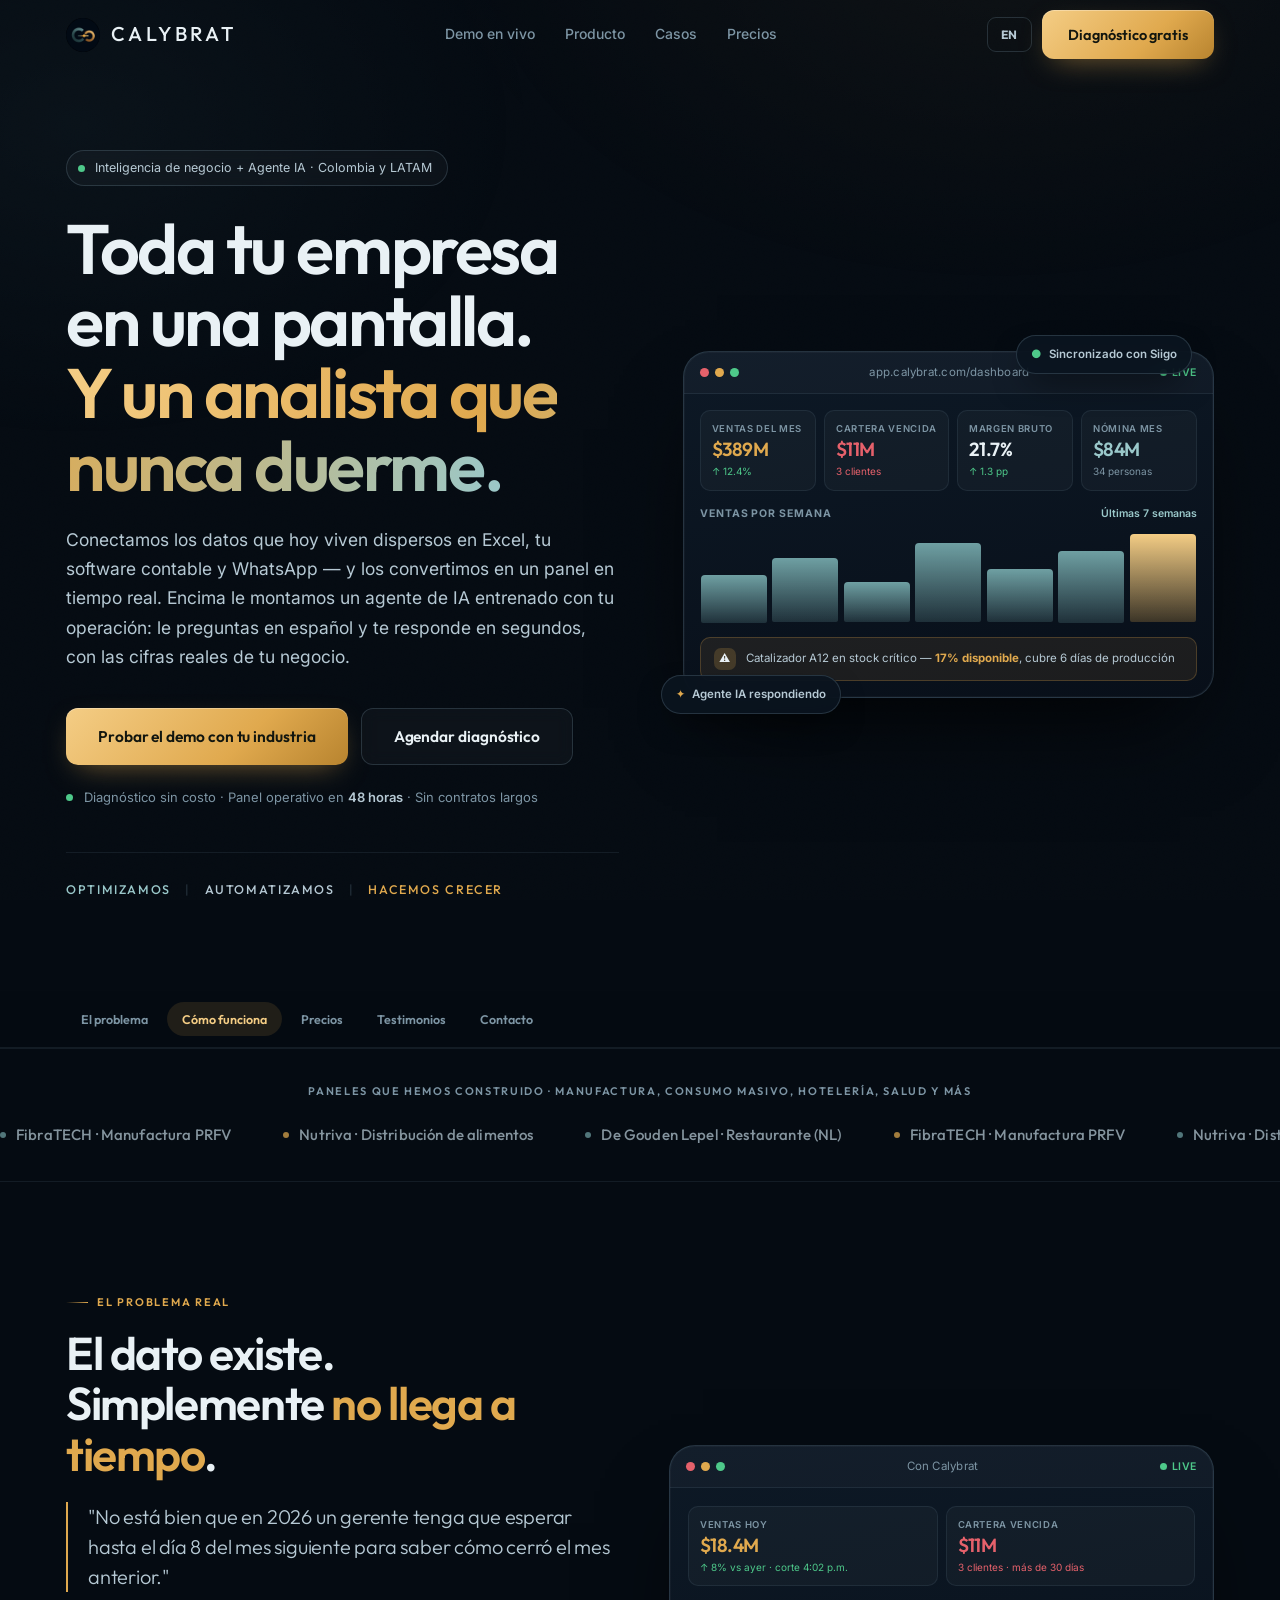
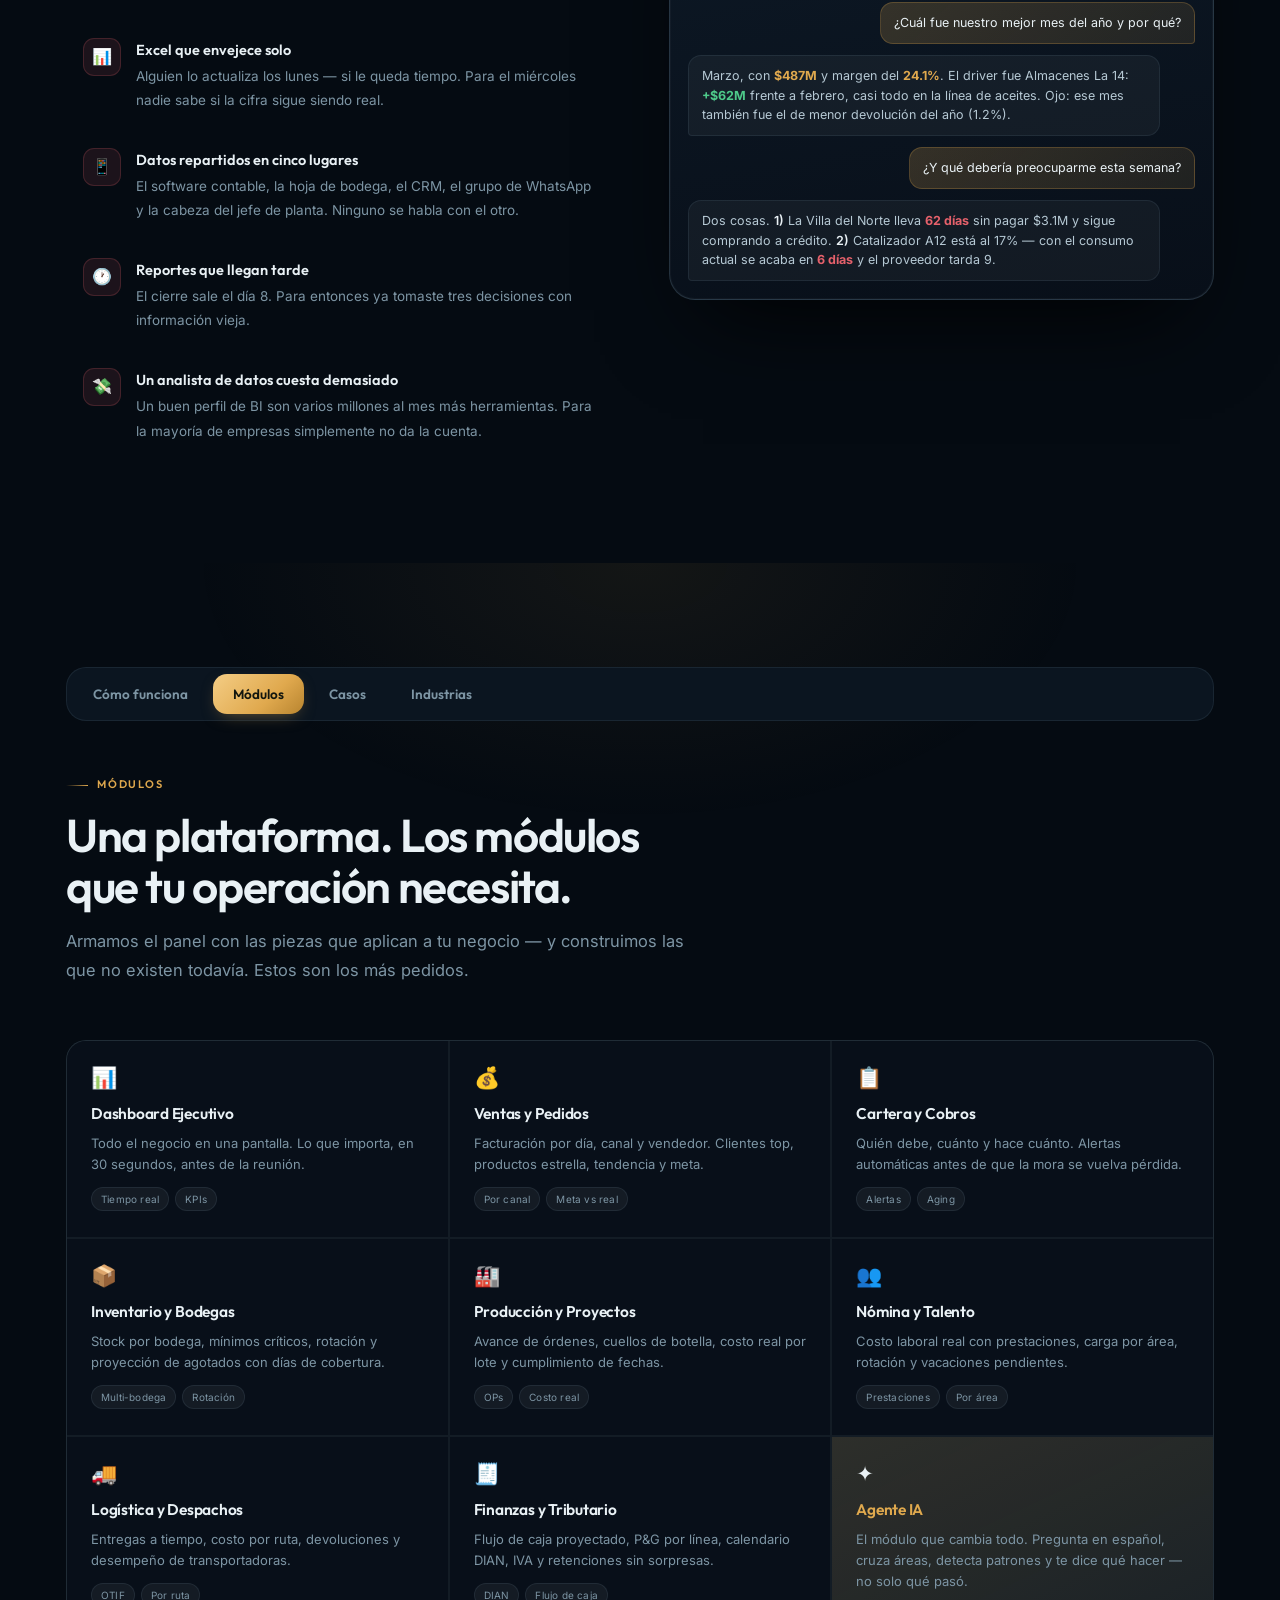
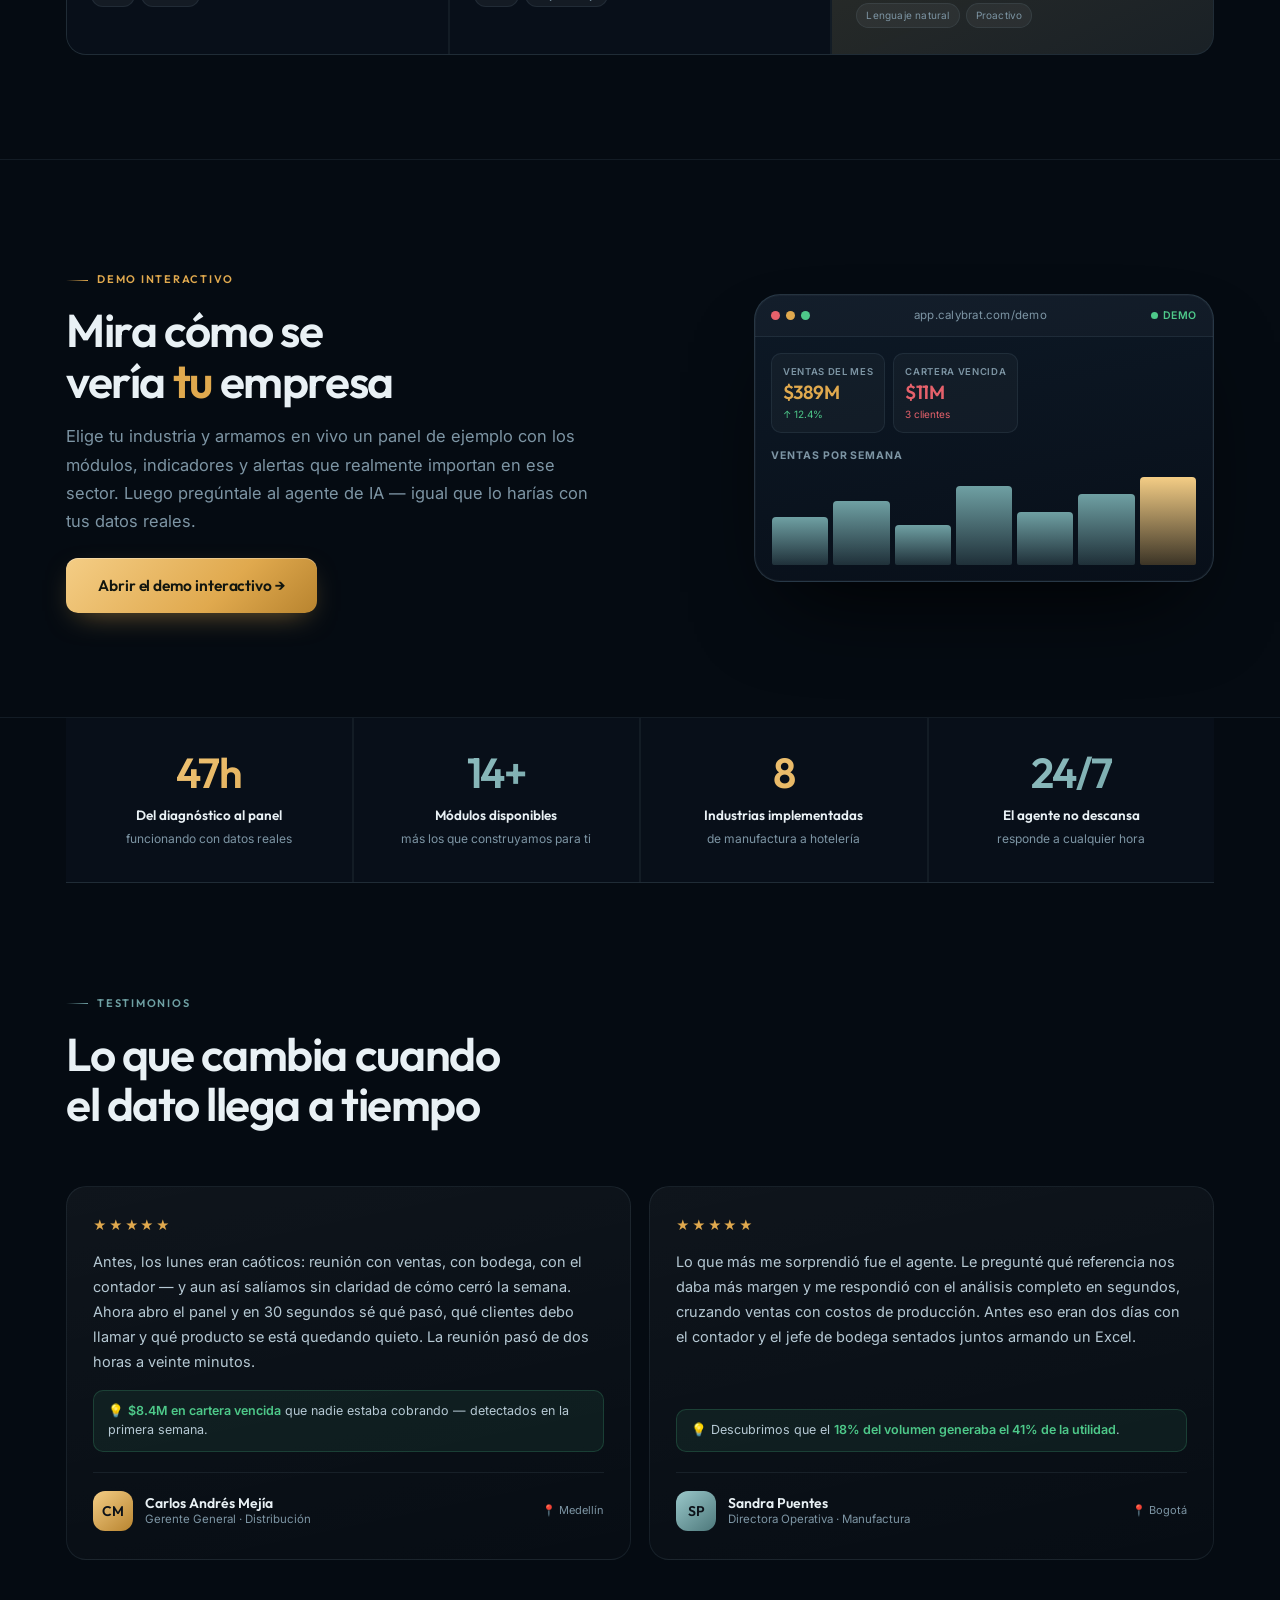
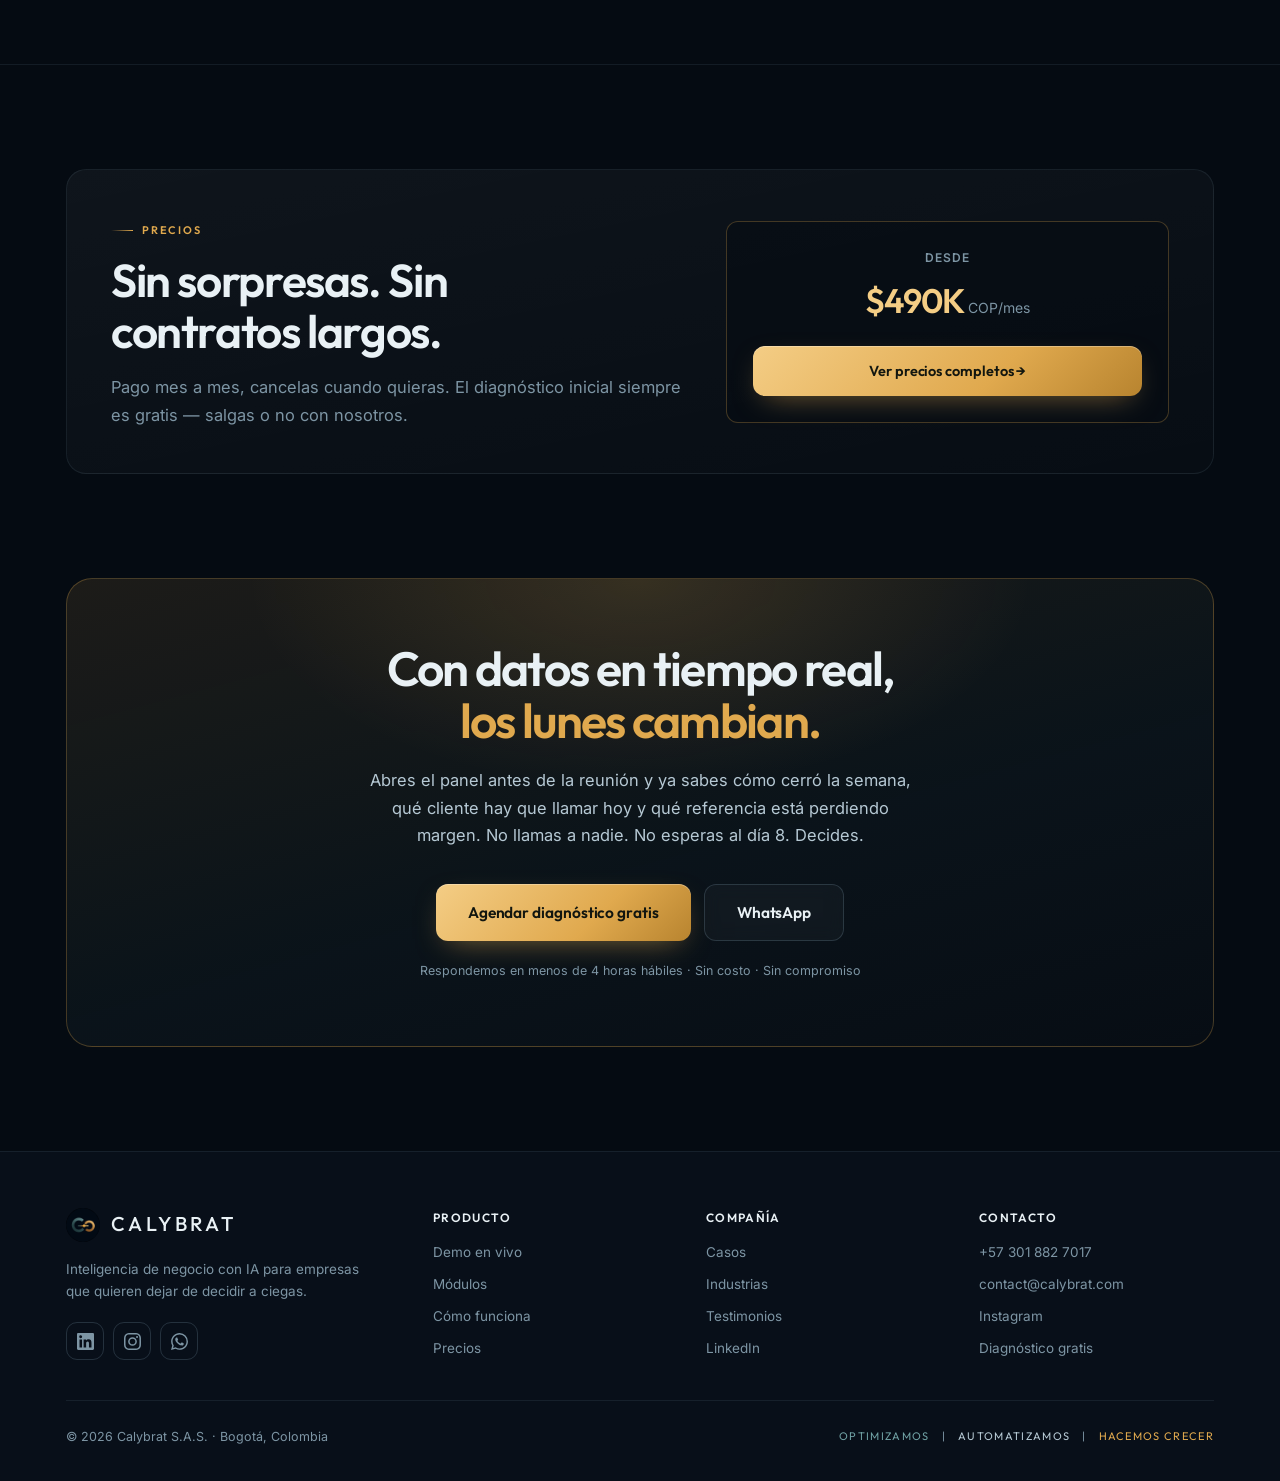
==== commit 268991e1: "Add a dedicated /contacto/ page and fix a real overlap bug Split out the contact form into its own p" ====
--- a/index.html
+++ b/index.html
@@ -29,7 +29,7 @@
     </ul>
     <div class="nav-cta">
       <button class="lang" id="langBtn" onclick="toggleLang()" aria-label="Language">EN</button>
-      <a href="#contacto" class="btn btn-p" data-i18n="n_cta">Diagnóstico gratis</a>
+      <a href="contacto/" class="btn btn-p" data-i18n="n_cta">Diagnóstico gratis</a>
     </div>
     <button class="burger" id="burger" aria-label="Menú"><span></span><span></span><span></span></button>
   </div>
@@ -39,7 +39,7 @@
     <a href="#casos" data-i18n="n_cases">Casos</a>
     <a href="#industrias" data-i18n="n_ind">Industrias</a>
     <a href="precios/" data-i18n="n_pri">Precios</a>
-    <a href="#contacto" class="btn btn-p" data-i18n="n_cta">Diagnóstico gratis</a>
+    <a href="contacto/" class="btn btn-p" data-i18n="n_cta">Diagnóstico gratis</a>
     <button class="lang" style="align-self:flex-start" onclick="toggleLang()">EN / ES</button>
   </div>
 </nav>
@@ -55,7 +55,7 @@
       <p class="hero-sub rv" data-i18n="h_sub">Conectamos los datos que hoy viven dispersos en Excel, tu software contable y WhatsApp — y los convertimos en un panel en tiempo real. Encima le montamos un agente de IA entrenado con tu operación: le preguntas en español y te responde en segundos, con las cifras reales de tu negocio.</p>
       <div class="hero-btns rv">
         <a href="demo/" class="btn btn-p btn-lg" data-i18n="h_cta1">Probar el demo con tu industria</a>
-        <a href="#contacto" class="btn btn-g btn-lg" data-i18n="h_cta2">Agendar diagnóstico</a>
+        <a href="contacto/" class="btn btn-g btn-lg" data-i18n="h_cta2">Agendar diagnóstico</a>
       </div>
       <div class="hero-meta rv"><span class="pulse"></span><span data-i18n-html="h_meta">Diagnóstico sin costo · Panel operativo en <b>48 horas</b> · Sin contratos largos</span></div>
       <div class="tagline rv">
@@ -106,7 +106,7 @@
     <a href="#explora" class="sn-lk" data-spy="explora" data-i18n="tab_producto">Cómo funciona</a>
     <a href="precios/" class="sn-lk" data-spy="precios" data-i18n="n_pri">Precios</a>
     <a href="#testimonios" class="sn-lk" data-spy="testimonios" data-i18n="te_lbl">Testimonios</a>
-    <a href="#contacto" class="sn-lk" data-spy="contacto" data-i18n="sn_contact">Contacto</a>
+    <a href="contacto/" class="sn-lk" data-spy="contacto" data-i18n="sn_contact">Contacto</a>
   </div>
 </div>
 
@@ -269,35 +269,37 @@
 </section>
 
 <!-- ══ DEMO TEASER (links out to the full interactive demo) ═══ -->
-<div class="demo-teaser rv">
-  <div class="dt-copy">
-    <span class="lbl" data-i18n="st_lbl">Demo interactivo</span>
-    <h2 class="h2" data-i18n-html="st_h2">Mira cómo se vería <span class="gold">tu</span> empresa</h2>
-    <p class="sub" data-i18n="st_sub">Elige tu industria y armamos en vivo un panel de ejemplo con los módulos, indicadores y alertas que realmente importan en ese sector. Luego pregúntale al agente de IA — igual que lo harías con tus datos reales.</p>
-    <a href="demo/" class="btn btn-p btn-lg" data-i18n="dt_cta">Abrir el demo interactivo →</a>
-  </div>
-  <div class="dt-shot">
-    <div class="frame">
-      <div class="frame-top">
-        <div class="fdots"><i class="fdot" style="background:#e5616b"></i><i class="fdot" style="background:#e0a94e"></i><i class="fdot" style="background:#4ec98a"></i></div>
-        <div class="furl">app.calybrat.com/demo</div>
-        <div class="flive"><span class="pulse"></span>DEMO</div>
-      </div>
-      <div class="mini">
-        <div class="mini-kpis">
-          <div class="mk"><div class="mk-l" data-i18n="k_sales">Ventas del mes</div><div class="mk-v g">$389M</div><div class="mk-d d-ok">↑ 12.4%</div></div>
-          <div class="mk"><div class="mk-l" data-i18n="k_ar">Cartera vencida</div><div class="mk-v e">$11M</div><div class="mk-d d-err" data-i18n="k_ar_d">3 clientes</div></div>
-        </div>
-        <div class="chart-hd"><span class="chart-t" data-i18n="k_chart">Ventas por semana</span></div>
-        <div class="bars">
-          <i class="bar" style="--h:52%"></i><i class="bar" style="--h:70%"></i><i class="bar" style="--h:44%"></i>
-          <i class="bar" style="--h:86%"></i><i class="bar" style="--h:58%"></i><i class="bar" style="--h:78%"></i>
-          <i class="bar hi" style="--h:96%"></i>
-        </div>
-      </div>
-    </div>
-  </div>
-</div>
+<section class="sec" style="border-top:1px solid var(--line)">
+  <div class="wrap demo-teaser rv">
+    <div class="dt-copy">
+      <span class="lbl" data-i18n="st_lbl">Demo interactivo</span>
+      <h2 class="h2" data-i18n-html="st_h2">Mira cómo se vería <span class="gold">tu</span> empresa</h2>
+      <p class="sub" data-i18n="st_sub">Elige tu industria y armamos en vivo un panel de ejemplo con los módulos, indicadores y alertas que realmente importan en ese sector. Luego pregúntale al agente de IA — igual que lo harías con tus datos reales.</p>
+      <a href="demo/" class="btn btn-p btn-lg" data-i18n="dt_cta">Abrir el demo interactivo →</a>
+    </div>
+    <div class="dt-shot">
+      <div class="frame">
+        <div class="frame-top">
+          <div class="fdots"><i class="fdot" style="background:#e5616b"></i><i class="fdot" style="background:#e0a94e"></i><i class="fdot" style="background:#4ec98a"></i></div>
+          <div class="furl">app.calybrat.com/demo</div>
+          <div class="flive"><span class="pulse"></span>DEMO</div>
+        </div>
+        <div class="mini">
+          <div class="mini-kpis">
+            <div class="mk"><div class="mk-l" data-i18n="k_sales">Ventas del mes</div><div class="mk-v g">$389M</div><div class="mk-d d-ok">↑ 12.4%</div></div>
+            <div class="mk"><div class="mk-l" data-i18n="k_ar">Cartera vencida</div><div class="mk-v e">$11M</div><div class="mk-d d-err" data-i18n="k_ar_d">3 clientes</div></div>
+          </div>
+          <div class="chart-hd"><span class="chart-t" data-i18n="k_chart">Ventas por semana</span></div>
+          <div class="bars">
+            <i class="bar" style="--h:52%"></i><i class="bar" style="--h:70%"></i><i class="bar" style="--h:44%"></i>
+            <i class="bar" style="--h:86%"></i><i class="bar" style="--h:58%"></i><i class="bar" style="--h:78%"></i>
+            <i class="bar hi" style="--h:96%"></i>
+          </div>
+        </div>
+      </div>
+    </div>
+  </div>
+</section>
 
 <!-- ══ METRICS ══════════════════════════════════════════════════ -->
 <section class="sec" style="border-top:1px solid var(--line);padding:0">
@@ -359,49 +361,10 @@
       <h2 class="cta-h" data-i18n-html="cta_h">Con datos en tiempo real,<br><span class="gold">los lunes cambian.</span></h2>
       <p class="cta-s" data-i18n="cta_s">Abres el panel antes de la reunión y ya sabes cómo cerró la semana, qué cliente hay que llamar hoy y qué referencia está perdiendo margen. No llamas a nadie. No esperas al día 8. Decides.</p>
       <div class="cta-b">
-        <a href="#contacto" class="btn btn-p btn-lg" data-i18n="cta_b1">Agendar diagnóstico gratis</a>
+        <a href="contacto/" class="btn btn-p btn-lg" data-i18n="cta_b1">Agendar diagnóstico gratis</a>
         <a href="https://wa.me/573018827017" target="_blank" rel="noopener" class="btn btn-g btn-lg">WhatsApp</a>
       </div>
       <p class="cta-n" data-i18n="cta_n">Respondemos en menos de 4 horas hábiles · Sin costo · Sin compromiso</p>
-    </div>
-  </div>
-</section>
-
-<!-- ══ CONTACT ══════════════════════════════════════════════════ -->
-<section class="sec" id="contacto" style="border-top:1px solid var(--line)">
-  <div class="wrap contact">
-    <div class="rv">
-      <span class="lbl" data-i18n="co_lbl">Contacto</span>
-      <h2 class="h2" data-i18n="co_h2">Cuéntanos cómo funciona tu empresa</h2>
-      <p class="sub" data-i18n="co_sub">Una llamada de una hora nos basta para decirte qué se puede automatizar, qué deberías estar midiendo y cómo se vería tu panel. Sin costo y sin compromiso.</p>
-      <div class="chs">
-        <a href="https://wa.me/573018827017" target="_blank" rel="noopener" class="ch"><span class="ch-i">💬</span><div><b>WhatsApp</b><span>+57 301 882 7017</span></div></a>
-        <a href="mailto:contact@calybrat.com" class="ch"><span class="ch-i">✉</span><div><b data-i18n="ch_mail">Correo</b><span>contact@calybrat.com</span></div></a>
-        <a href="https://www.linkedin.com/company/calybrat/" target="_blank" rel="noopener" class="ch"><span class="ch-i">in</span><div><b>LinkedIn</b><span>@calybrat</span></div></a>
-      </div>
-    </div>
-    <div class="rv">
-      <div class="form">
-        <p class="fok" id="fok" data-i18n="f_ok">✓ ¡Mensaje enviado! Te contactamos muy pronto.</p>
-        <form id="cform" action="https://formsubmit.co/nicolasgort@gmail.com" method="POST">
-          <input type="hidden" name="_subject" value="Nueva consulta desde calybrat.com">
-          <input type="hidden" name="_captcha" value="false">
-          <input type="hidden" name="_template" value="table">
-          <input type="text" name="_honey" style="display:none">
-          <div class="frow">
-            <div class="fg"><label data-i18n="f_name">Nombre</label><input type="text" name="nombre" data-i18n-placeholder="f_ph_name" placeholder="Tu nombre" required></div>
-            <div class="fg"><label data-i18n="f_co">Empresa</label><input type="text" name="empresa" data-i18n-placeholder="f_ph_co" placeholder="Nombre de tu empresa"></div>
-          </div>
-          <div class="frow">
-            <div class="fg"><label data-i18n="f_email">Correo</label><input type="email" name="email" placeholder="correo@empresa.com" required></div>
-            <div class="fg"><label data-i18n="f_wa">WhatsApp</label><input type="tel" name="whatsapp" placeholder="+57 300 000 0000"></div>
-          </div>
-          <div class="fg"><label data-i18n="f_sec">¿En qué sector estás?</label><select name="sector" id="fSector"></select></div>
-          <div class="fg"><label data-i18n="f_msg">¿Qué te gustaría poder ver o decidir mejor?</label><textarea name="mensaje" rows="4" data-i18n-placeholder="f_ph_msg" placeholder="Ej: quiero saber cada día cuánto vendimos por canal y qué clientes están en mora, sin pedirle el reporte a nadie." required></textarea></div>
-          <button type="submit" class="btn btn-p btn-full btn-lg" data-i18n="f_send">Enviar mensaje</button>
-          <p style="font-size:12px;color:var(--m);margin-top:12px;text-align:center" data-i18n="f_note">Respondemos en menos de 4 horas hábiles</p>
-        </form>
-      </div>
     </div>
   </div>
 </section>
@@ -444,7 +407,7 @@
           <a href="https://wa.me/573018827017" target="_blank" rel="noopener">+57 301 882 7017</a>
           <a href="mailto:contact@calybrat.com">contact@calybrat.com</a>
           <a href="https://www.instagram.com/calybrat" target="_blank" rel="noopener">Instagram</a>
-          <a href="#contacto" data-i18n="ft_diag">Diagnóstico gratis</a>
+          <a href="contacto/" data-i18n="ft_diag">Diagnóstico gratis</a>
         </div>
       </div>
     </div>
--- a/styles.css
+++ b/styles.css
@@ -475,7 +475,7 @@
 }
 
 /* ═══ DEMO TEASER (home) ══════════════════════════════════════════ */
-.demo-teaser{display:grid;grid-template-columns:1fr 1fr;gap:58px;align-items:center;margin-top:64px;padding-top:64px;border-top:1px solid var(--line)}
+.demo-teaser{display:grid;grid-template-columns:1fr 1fr;gap:58px;align-items:center}
 .dt-copy .btn{margin-top:22px}
 .dt-shot .frame{max-width:460px;margin-left:auto}
 @media(max-width:900px){.demo-teaser{grid-template-columns:1fr;margin-top:48px;padding-top:48px}.dt-shot{display:none}}
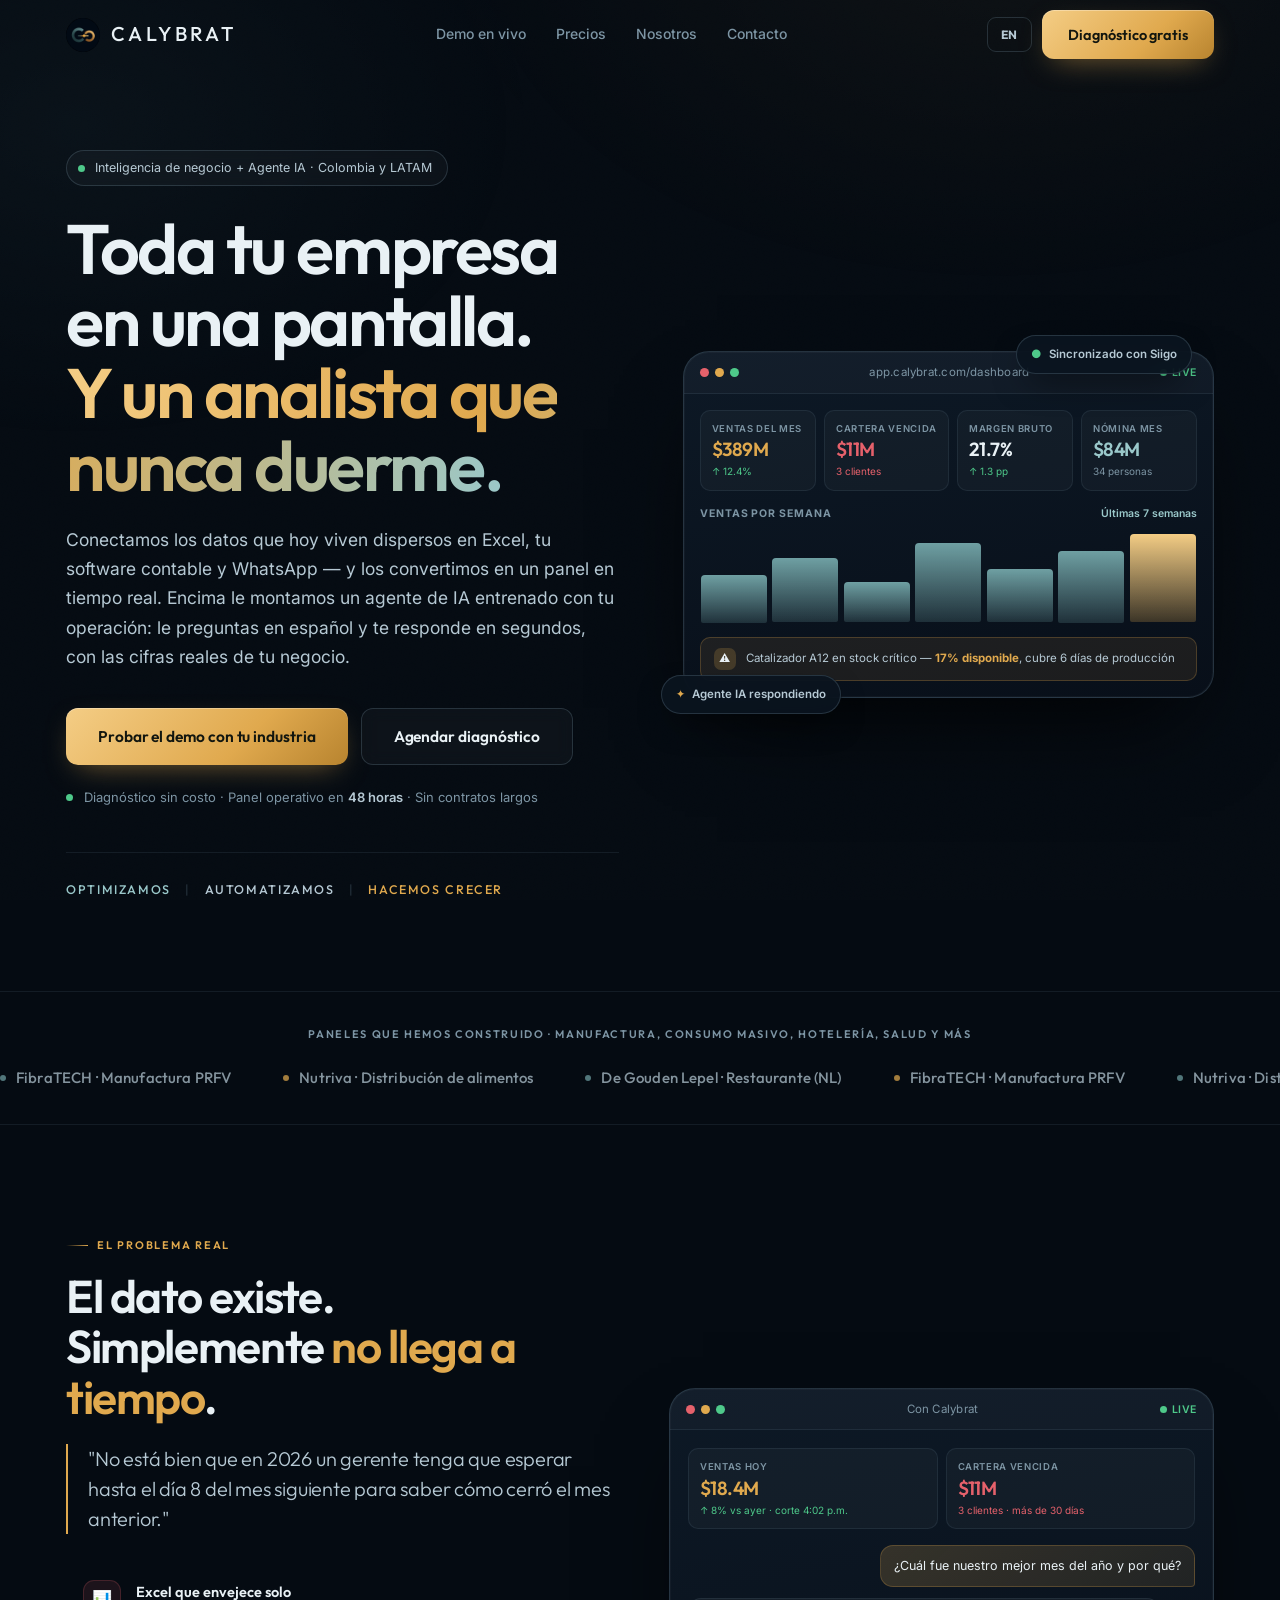
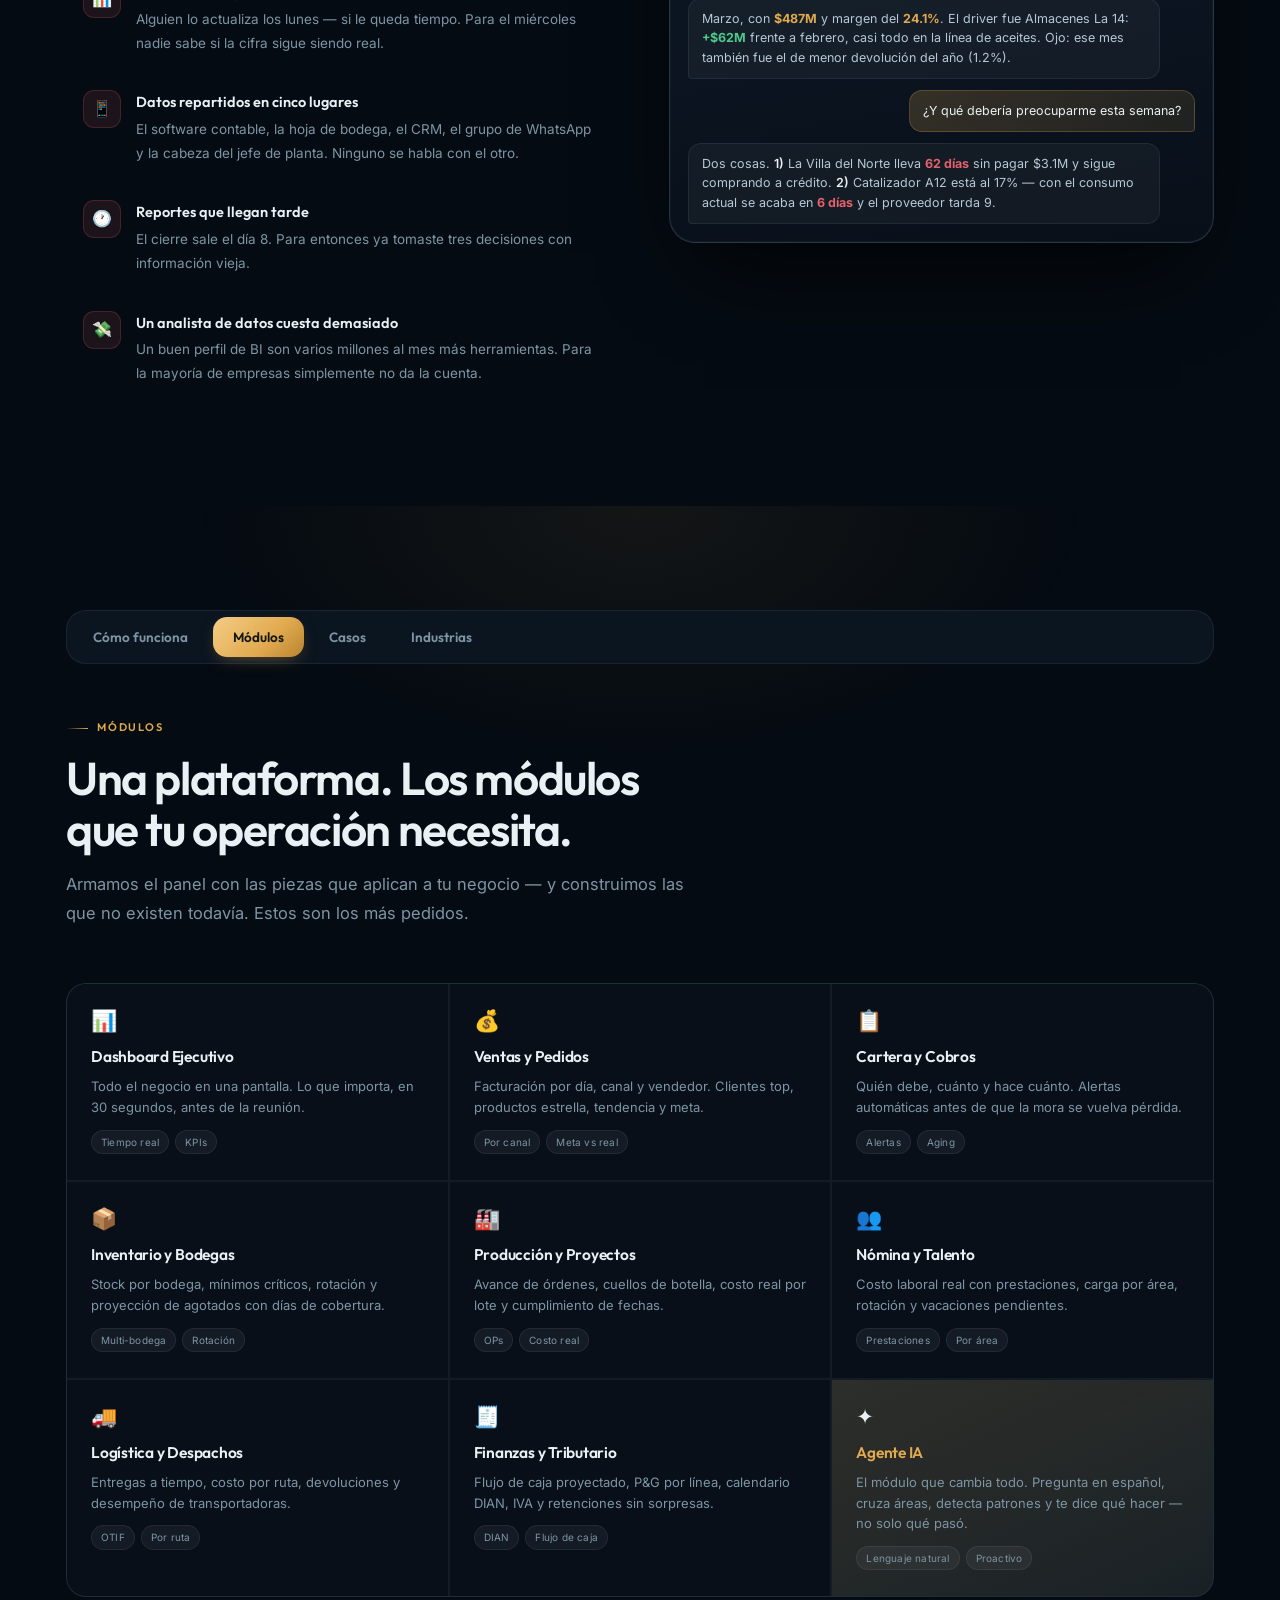
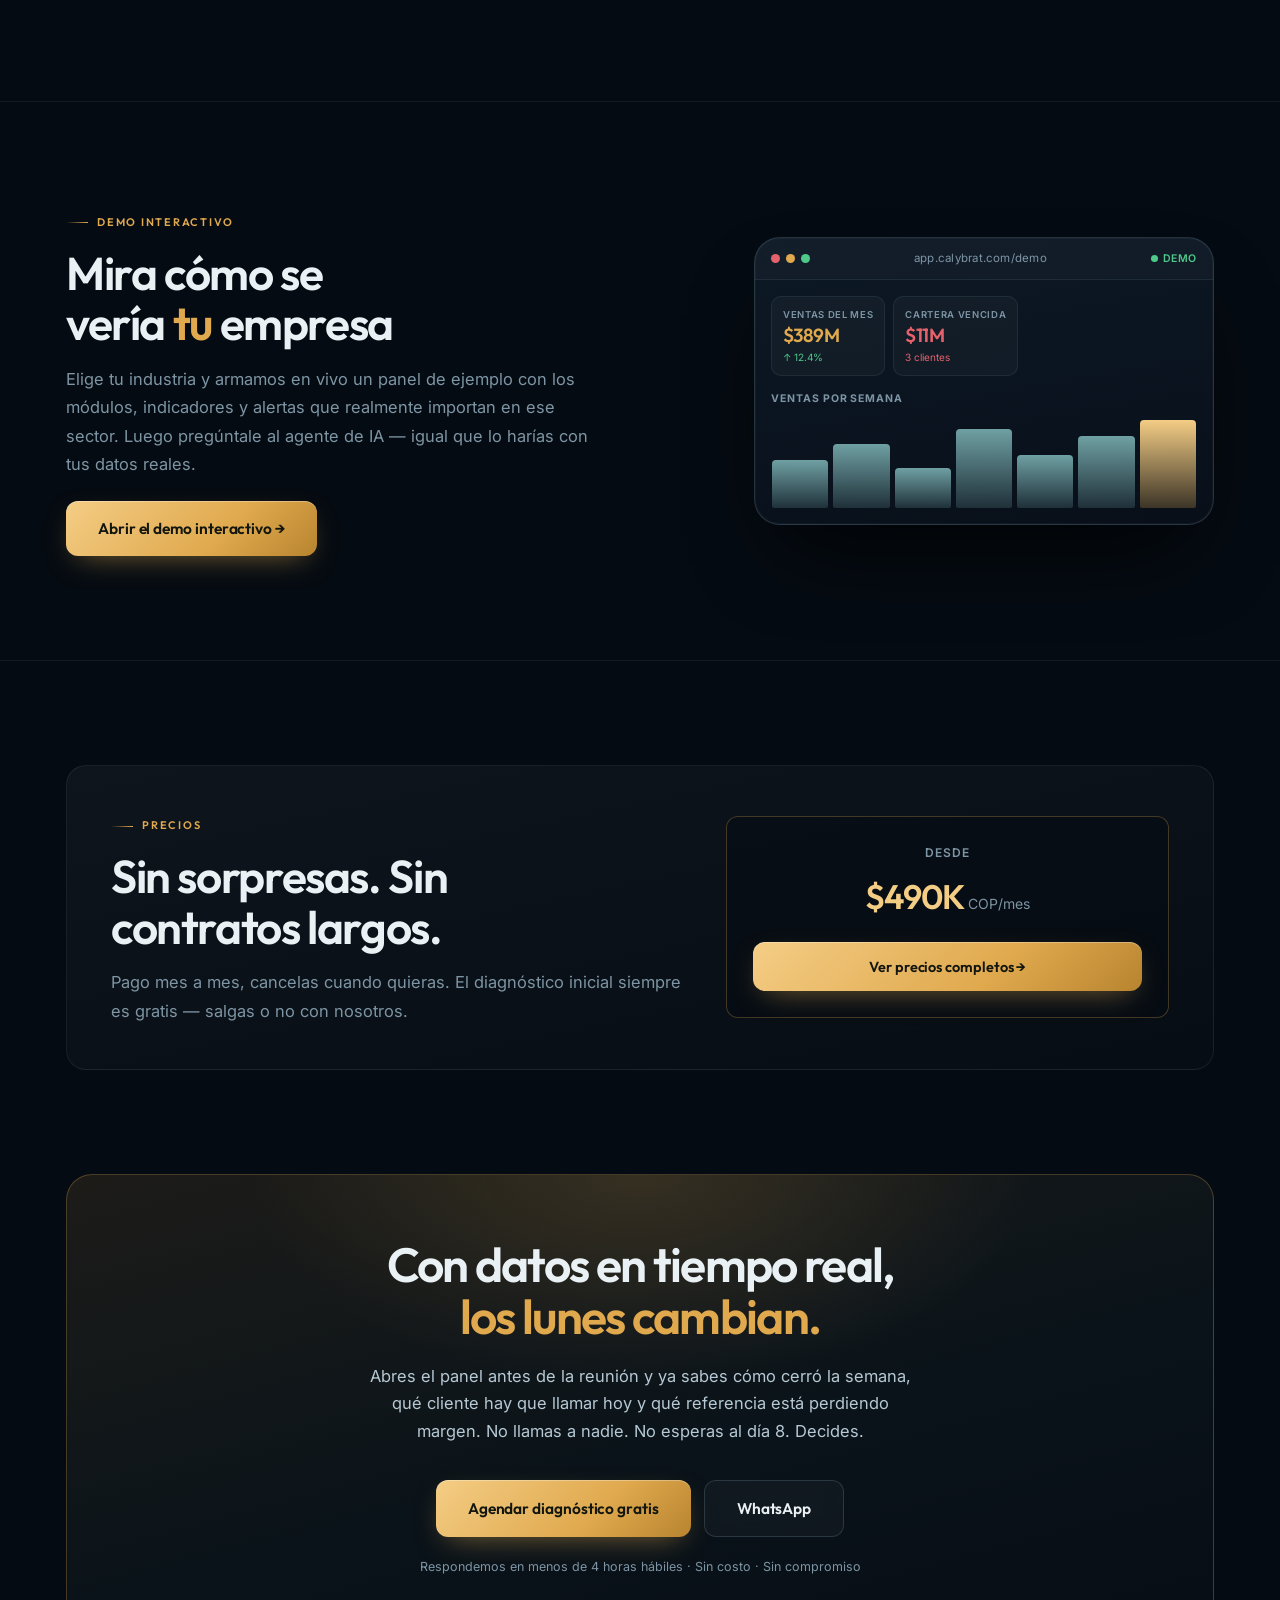
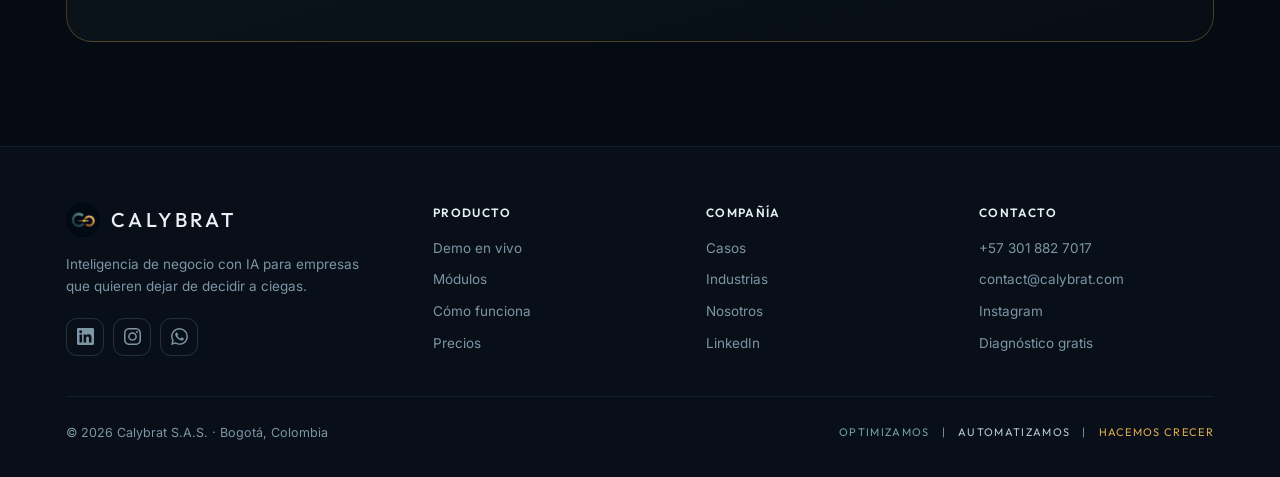
==== commit 24924cb4: "Simplify nav to 4 items, remove the sticky sub-nav, add /nosotros/ Feedback (with screenshots) was t" ====
--- a/index.html
+++ b/index.html
@@ -23,9 +23,9 @@
     <a href="#top" class="logo"><span class="brand-mark"></span>CALYBRAT</a>
     <ul class="nav-links">
       <li><a href="demo/" data-i18n="n_demo">Demo en vivo</a></li>
-      <li><a href="#producto" data-i18n="n_prod">Producto</a></li>
-      <li><a href="#casos" data-i18n="n_cases">Casos</a></li>
       <li><a href="precios/" data-i18n="n_pri">Precios</a></li>
+      <li><a href="nosotros/" data-i18n="n_about">Nosotros</a></li>
+      <li><a href="contacto/" data-i18n="n_cta_lk">Contacto</a></li>
     </ul>
     <div class="nav-cta">
       <button class="lang" id="langBtn" onclick="toggleLang()" aria-label="Language">EN</button>
@@ -35,10 +35,9 @@
   </div>
   <div class="mob" id="mob">
     <a href="demo/" data-i18n="n_demo">Demo en vivo</a>
-    <a href="#producto" data-i18n="n_prod">Producto</a>
-    <a href="#casos" data-i18n="n_cases">Casos</a>
-    <a href="#industrias" data-i18n="n_ind">Industrias</a>
     <a href="precios/" data-i18n="n_pri">Precios</a>
+    <a href="nosotros/" data-i18n="n_about">Nosotros</a>
+    <a href="contacto/" data-i18n="n_cta_lk">Contacto</a>
     <a href="contacto/" class="btn btn-p" data-i18n="n_cta">Diagnóstico gratis</a>
     <button class="lang" style="align-self:flex-start" onclick="toggleLang()">EN / ES</button>
   </div>
@@ -98,19 +97,6 @@
     </div>
   </div>
 </section>
-
-<!-- ══ SUBNAV (sticky scroll-spy) ═══════════════════════════════ -->
-<div class="subnav" id="subnav">
-  <div class="wrap subnav-in">
-    <a href="#problema" class="sn-lk" data-spy="problema" data-i18n="sn_problem">El problema</a>
-    <a href="#explora" class="sn-lk" data-spy="explora" data-i18n="tab_producto">Cómo funciona</a>
-    <a href="precios/" class="sn-lk" data-spy="precios" data-i18n="n_pri">Precios</a>
-    <a href="#testimonios" class="sn-lk" data-spy="testimonios" data-i18n="te_lbl">Testimonios</a>
-    <a href="contacto/" class="sn-lk" data-spy="contacto" data-i18n="sn_contact">Contacto</a>
-  </div>
-</div>
-
-
 
 <!-- ══ TRUST ════════════════════════════════════════════════════ -->
 <section class="trust">
@@ -301,42 +287,6 @@
   </div>
 </section>
 
-<!-- ══ METRICS ══════════════════════════════════════════════════ -->
-<section class="sec" style="border-top:1px solid var(--line);padding:0">
-  <div class="wrap" style="padding-top:0;padding-bottom:0">
-    <div class="mets rv" style="border-radius:0;border-left:none;border-right:none;border-top:none">
-      <div class="met"><span class="met-n"><span class="count" data-target="48">48</span>h</span><span class="met-s" data-i18n="me1_s">Del diagnóstico al panel</span><span class="met-d" data-i18n="me1_d">funcionando con datos reales</span></div>
-      <div class="met"><span class="met-n c"><span class="count" data-target="15">15</span>+</span><span class="met-s" data-i18n="me2_s">Módulos disponibles</span><span class="met-d" data-i18n="me2_d">más los que construyamos para ti</span></div>
-      <div class="met"><span class="met-n"><span class="count" data-target="9">9</span></span><span class="met-s" data-i18n="me3_s">Industrias implementadas</span><span class="met-d" data-i18n="me3_d">de manufactura a hotelería</span></div>
-      <div class="met"><span class="met-n c">24/7</span><span class="met-s" data-i18n="me4_s">El agente no descansa</span><span class="met-d" data-i18n="me4_d">responde a cualquier hora</span></div>
-    </div>
-  </div>
-</section>
-
-<!-- ══ TESTIMONIALS ═════════════════════════════════════════════ -->
-<section class="sec" id="testimonios">
-  <div class="wrap">
-    <div class="sec-hd rv">
-      <span class="lbl tl" data-i18n="te_lbl">Testimonios</span>
-      <h2 class="h2" data-i18n="te_h2">Lo que cambia cuando el dato llega a tiempo</h2>
-    </div>
-    <div class="tests">
-      <div class="tc rv">
-        <div class="tc-st">★★★★★</div>
-        <p class="tc-q" data-i18n="tq1">Antes, los lunes eran caóticos: reunión con ventas, con bodega, con el contador — y aun así salíamos sin claridad de cómo cerró la semana. Ahora abro el panel y en 30 segundos sé qué pasó, qué clientes debo llamar y qué producto se está quedando quieto. La reunión pasó de dos horas a veinte minutos.</p>
-        <div class="tc-hl" data-i18n-html="th1">💡 <b>$8.4M en cartera vencida</b> que nadie estaba cobrando — detectados en la primera semana.</div>
-        <div class="tc-a"><div class="av">CM</div><div><div class="av-n">Carlos Andrés Mejía</div><div class="av-r" data-i18n="tr1">Gerente General · Distribución</div></div><div class="av-city">📍 Medellín</div></div>
-      </div>
-      <div class="tc rv">
-        <div class="tc-st">★★★★★</div>
-        <p class="tc-q" data-i18n="tq2">Lo que más me sorprendió fue el agente. Le pregunté qué referencia nos daba más margen y me respondió con el análisis completo en segundos, cruzando ventas con costos de producción. Antes eso eran dos días con el contador y el jefe de bodega sentados juntos armando un Excel.</p>
-        <div class="tc-hl" data-i18n-html="th2">💡 Descubrimos que el <b>18% del volumen generaba el 41% de la utilidad</b>.</div>
-        <div class="tc-a"><div class="av c">SP</div><div><div class="av-n">Sandra Puentes</div><div class="av-r" data-i18n="tr2">Directora Operativa · Manufactura</div></div><div class="av-city">📍 Bogotá</div></div>
-      </div>
-    </div>
-  </div>
-</section>
-
 <!-- ══ PRICING TEASER (links out to the full pricing page) ═══ -->
 <section class="sec" id="precios-teaser" style="border-top:1px solid var(--line)">
   <div class="wrap">
@@ -397,7 +347,7 @@
         <div class="ft-l">
           <a href="#casos" data-i18n="n_cases">Casos</a>
           <a href="#industrias" data-i18n="n_ind">Industrias</a>
-          <a href="#testimonios" data-i18n="ft_test">Testimonios</a>
+          <a href="nosotros/" data-i18n="n_about">Nosotros</a>
           <a href="https://www.linkedin.com/company/calybrat/" target="_blank" rel="noopener">LinkedIn</a>
         </div>
       </div>
--- a/styles.css
+++ b/styles.css
@@ -95,15 +95,6 @@
 .nav{position:fixed;top:0;left:0;right:0;z-index:200;height:70px;transition:background .35s,border-color .35s,backdrop-filter .35s;border-bottom:1px solid transparent}
 .nav.on{background:rgba(5,11,18,.78);backdrop-filter:blur(20px) saturate(1.4);border-bottom-color:var(--line)}
 .nav-in{height:100%;display:flex;align-items:center;justify-content:space-between;gap:20px}
-
-/* Sticky scroll-spy sub-nav: lets people jump straight to a section
-   instead of scrolling a long page linearly. */
-.subnav{position:sticky;top:70px;z-index:150;background:rgba(5,11,18,.92);backdrop-filter:blur(16px) saturate(1.3);border-bottom:1px solid var(--line)}
-.subnav-in{display:flex;gap:4px;overflow-x:auto;scrollbar-width:none;padding:11px 26px}
-.subnav-in::-webkit-scrollbar{display:none}
-.sn-lk{flex-shrink:0;font-family:var(--fd);font-size:12.5px;font-weight:600;color:var(--m);padding:7px 15px;border-radius:100px;transition:all .18s var(--ease);white-space:nowrap}
-.sn-lk:hover{color:var(--t)}
-.sn-lk.on{background:var(--gold-t);color:var(--gold-b)}
 .logo{display:flex;align-items:center;gap:11px;font-family:var(--fd);font-size:20px;font-weight:500;letter-spacing:.17em;color:var(--t)}
 .logo .brand-mark{width:34px;height:34px}
 .nav-links{display:flex;align-items:center;gap:30px}
